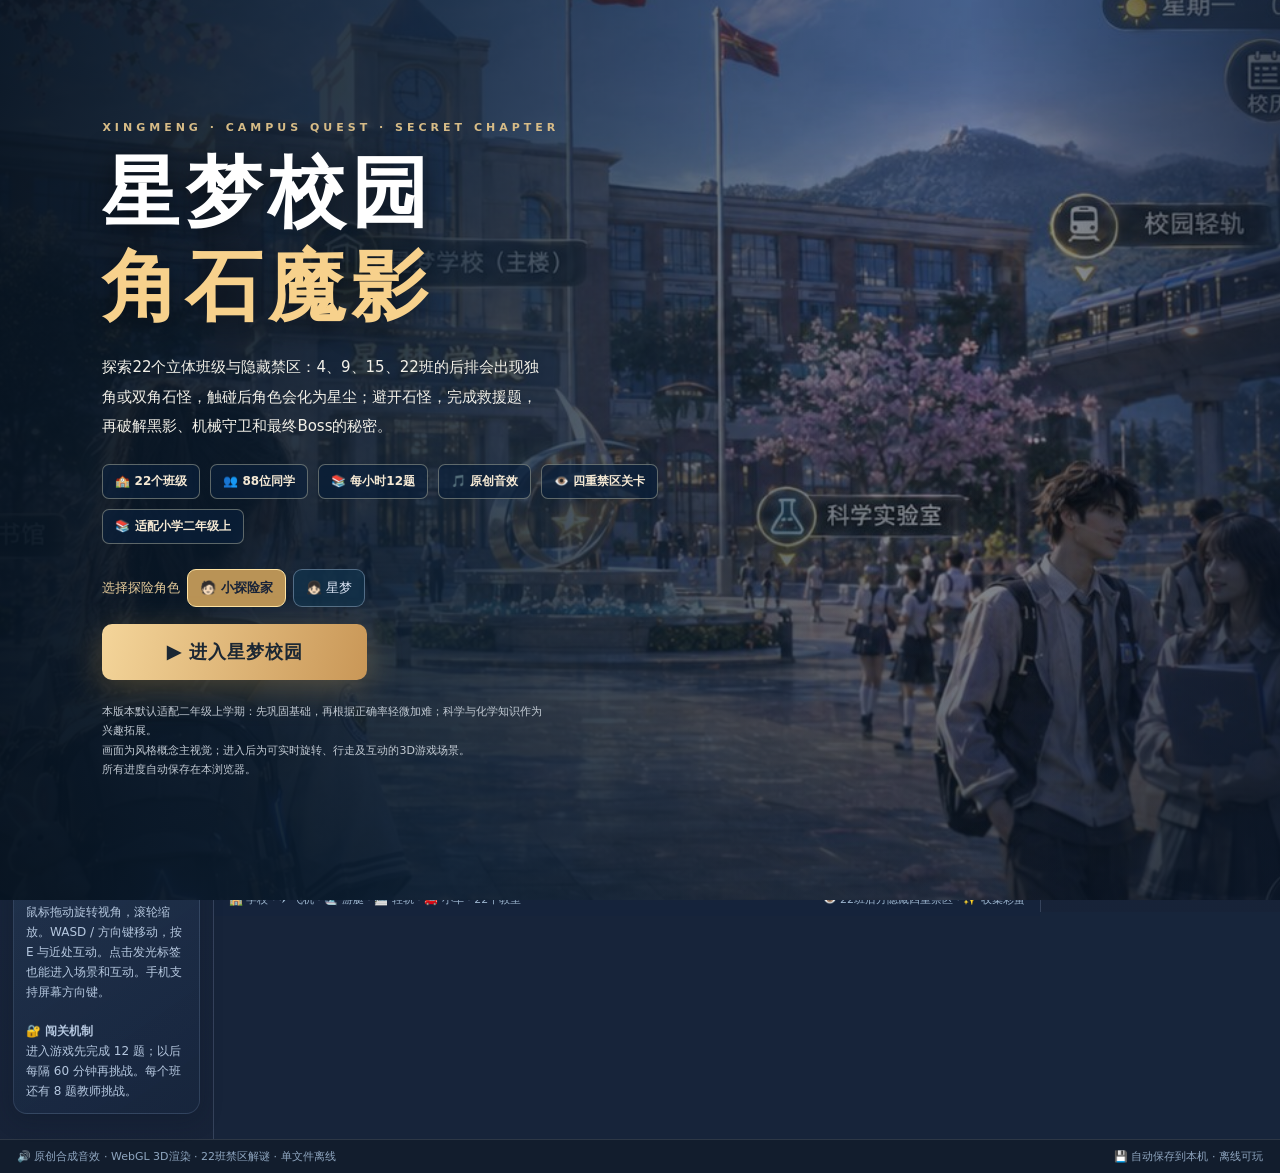
==== xingmeng-campus-adventure/index.html @ 2d248c84 "Publish Xingmeng Campus Adventure v0.6.0 Add the standalone game and source under xingmeng-campus-ad" ====
<!doctype html>
<html lang="zh-CN"><head><meta charset="utf-8"><meta name="viewport" content="width=device-width,initial-scale=1,viewport-fit=cover"><title>星梦校园：成长探险 · 二年级上学期 3D开源版</title>
<style>
:root{font-family:Inter,"Microsoft YaHei","PingFang SC",system-ui,sans-serif;color:#29344c;background:#ecf3ff}*{box-sizing:border-box}body{margin:0;min-height:100vh;background:radial-gradient(at 5% 10%,#cdf2ff 0,transparent 42%),radial-gradient(at 90% 90%,#fce6d7 0,transparent 40%),#eaf0fb;padding:13px}button{font:inherit;cursor:pointer}button:focus-visible{outline:3px solid #ffa947;outline-offset:2px}button:disabled{cursor:not-allowed;opacity:.55}.app{max-width:1620px;margin:auto;background:white;border:3px solid white;border-radius:24px;overflow:hidden;box-shadow:0 22px 65px #20305b31}.top{display:flex;align-items:center;gap:12px;flex-wrap:wrap;padding:13px 17px;background:linear-gradient(120deg,#152e5f,#374c8e 58%,#795c9c);color:white}.brand{display:flex;gap:10px;align-items:center;min-width:260px}.crest{width:52px;height:52px;display:grid;place-items:center;background:linear-gradient(140deg,#fde0a4,#ff995d);box-shadow:inset 0 -5px #d97444;border:2px solid #fff8;border-radius:16px;font-size:28px}.brand strong{font-size:21px;letter-spacing:.5px}.brand small{display:block;color:#cad9ff;font-size:11px;margin-top:3px}.statrow{display:flex;gap:7px;flex:1;flex-wrap:wrap;justify-content:center}.pill{border-radius:11px;background:#0d244878;border:1px solid #e4eeff24;color:white;padding:8px 11px;font-size:12px;font-weight:850;white-space:nowrap}.toolbar{display:flex;gap:7px;flex-wrap:wrap}.tool{border:1px solid #ffffff65;background:#ffffff17;color:white;border-radius:10px;padding:9px 11px;font-weight:850;font-size:12px}.tool:hover{background:#ffffff30}.layout{display:grid;grid-template-columns:225px minmax(0,1fr) 255px;min-height:650px}.sidebar{padding:14px;background:linear-gradient(#f7faff,#fffaf2);border-right:1px solid #dfe7f3}.right{padding:14px;background:#f8faff;border-left:1px solid #dfe7f3;max-height:770px;overflow:auto}.section-title{font-size:14px;font-weight:900;letter-spacing:.2px;margin:8px 0 10px}.panel{background:white;border:1px solid #e3eaf5;border-radius:14px;padding:12px;margin-bottom:12px;box-shadow:0 4px 14px #354e8210}.sm{font-size:12px;color:#667c98;line-height:1.65}.tiny{font-size:11px;color:#8293aa;line-height:1.6}.progress{height:8px;border-radius:10px;background:#e9eefa;overflow:hidden;margin:7px 0}.progress i{display:block;height:100%;background:linear-gradient(90deg,#56c9c3,#6b87e1);width:0}.quest{font-size:12px;line-height:1.6;padding:8px 0;border-bottom:1px dashed #e5ebf6}.quest:last-child{border:0}.btn{border:1px solid #d5dfef;background:white;border-radius:10px;color:#3f5986;padding:10px 12px;font-size:12px;font-weight:850;box-shadow:0 2px 0 #e1e9f6}.btn:hover{background:#edf4ff}.btn.primary{color:#593b19;background:linear-gradient(125deg,#ffe18c,#ffb575);border:1px solid #e8b965}.btn.blue{background:linear-gradient(125deg,#5e8bdd,#826bce);color:white;border:0}.btn.full{display:block;width:100%;margin:7px 0}.scene{min-width:0;display:flex;flex-direction:column;background:#dfebf5}.scenehead{background:white;padding:10px 15px;display:flex;align-items:center;justify-content:space-between;gap:10px;flex-wrap:wrap}.scenehead .bread{font-size:11px;color:#8192a7}.scenehead .heading{font-size:18px;font-weight:900;color:#233f70;margin-top:3px}.badge{border:1px solid #d4e4f5;background:#edf4fd;border-radius:100px;color:#52739d;font-size:11px;padding:6px 9px;font-weight:800}.viewport{height:clamp(435px,46vw,635px);position:relative;overflow:hidden;cursor:grab;background:linear-gradient(#80b8e0 0%,#c3e5f5 55%,#d9edee 100%);touch-action:none}.viewport.drag{cursor:grabbing}.viewport:after{content:"";position:absolute;inset:0;box-shadow:inset 0 0 42px #eff8ff8a;pointer-events:none}.viewport canvas{display:block;width:100%;height:100%}.floatlabel{position:absolute;z-index:4;transform:translate(-50%,-100%);border:1px solid #ffffffc9;background:linear-gradient(#ffffffef,#eff6ffeb);box-shadow:0 6px 15px #2b37614a;padding:5px 9px;border-radius:11px;color:#27456f;font-weight:900;font-size:11px;white-space:nowrap;user-select:none;touch-action:manipulation}.floatlabel:hover{background:#ffe8a4;transform:translate(-50%,-100%) scale(1.05)}.floatlabel .dot{display:inline-block;width:8px;height:8px;margin-right:5px;border-radius:50%;background:#f5ae55;box-shadow:0 0 0 3px #ffdb9c79}.floatlabel.person{background:linear-gradient(#fff8e8,#ffe8ba);color:#65442a}.floatlabel.door{background:#eafdf8;color:#236557}.hint3d{position:absolute;z-index:4;top:12px;left:12px;padding:8px 10px;border-radius:11px;background:#193955b6;color:white;font-size:11px;pointer-events:none}.controls{position:absolute;z-index:5;left:13px;bottom:12px;display:grid;grid-template-columns:repeat(3,35px);grid-template-rows:repeat(2,35px);gap:4px}.controls button{border:1px solid #fff9;background:#122d60af;color:#fff;border-radius:9px;font-weight:900;backdrop-filter:blur(3px)}.controls button:hover{background:#2a66ab}.rightcontrols{position:absolute;right:12px;bottom:12px;display:flex;gap:5px;z-index:5}.rightcontrols button{background:#122d60af;color:white;border:1px solid #fff9;border-radius:9px;padding:9px;min-width:34px}.scenefoot{background:white;border-top:1px solid #e4eaf5;padding:9px 15px;display:flex;gap:8px;align-items:center;justify-content:space-between;flex-wrap:wrap;color:#7890a6;font-size:11px}.scene-actions{display:grid;gap:7px}.action{width:100%;text-align:left;background:#fff;border:1px solid #dfe8f5;padding:9px 10px;border-radius:11px;color:#36527d;font-size:12px;font-weight:850;display:flex;gap:8px;align-items:center}.action:hover{background:#eff5ff;border-color:#aac4e9}.action .ic{font-size:19px}.floorpicker{display:grid;grid-template-columns:1fr 1fr;gap:6px}.classgrid{display:grid;grid-template-columns:repeat(4,1fr);gap:5px;margin-top:10px}.classgrid button{border:1px solid #d6e1f2;background:#f5f8ff;color:#42608a;padding:7px 1px;border-radius:8px;font-size:11px;font-weight:800}.classgrid button.on{background:#e2f8e9;color:#27704e;border-color:#9cd3b1}.classgrid button.active{background:#ffe6b0;border-color:#e9bd6b;color:#8a551d}.dialogshade{position:fixed;inset:0;background:#152345a6;backdrop-filter:blur(5px);z-index:50;display:flex;align-items:center;justify-content:center;padding:14px}.dialog{background:#fffcf5;border:4px solid #fff;border-radius:22px;width:min(640px,100%);max-height:94vh;overflow:auto;color:#253957;box-shadow:0 20px 75px #081b4b85;animation:pop .2s ease}.dialoghead{background:linear-gradient(120deg,#405fa6,#7263b8);color:white;padding:15px 18px;display:flex;justify-content:space-between;align-items:center;gap:15px;font-size:17px;font-weight:900}.dialoghead button{color:white;background:#ffffff25;border:1px solid #ffffff65;border-radius:8px;padding:4px 10px;font-size:16px}.dialogbody{padding:22px;line-height:1.75}.portraitrow{display:flex;align-items:center;gap:20px}.portrait{min-width:100px;width:100px;height:115px;background:#e6dfd8;border-radius:15px;overflow:hidden;border:3px solid #fff;box-shadow:0 4px 15px #3d4a7247}.portrait svg{display:block;width:100%;height:100%}.speechname{font-weight:900;font-size:18px;margin-bottom:5px}.speechtext{font-size:13px;color:#50617a;line-height:1.75}.quizmeta{font-size:12px;color:#6c6b91;background:#eaeaff;padding:5px 11px;border-radius:20px;display:inline-block;font-weight:850}.quiztitle{font-size:18px;font-weight:900;color:#293d60;margin:15px 0;white-space:pre-wrap;line-height:1.55}.choices{display:grid;grid-template-columns:1fr 1fr;gap:9px;margin:15px 0 5px}.choices button{min-height:52px;background:#fff;border:2px solid #dce4f6;border-radius:12px;padding:11px 10px;text-align:left;color:#3d527d;font-size:13px;font-weight:850}.choices button:hover{background:#eaf2ff;border-color:#9db4de}.choices button.correct{border-color:#48ad75;background:#e1f8e9}.choices button.wrong{border-color:#df7777;background:#ffe9e8}.explain{font-size:12px;color:#547051;background:#edfaef;border-radius:9px;padding:10px 12px;margin-top:10px}.warning{font-size:12px;color:#a15c39;background:#fff0e6;border-radius:11px;padding:9px 11px;margin-top:11px}.toast{position:fixed;bottom:25px;left:50%;transform:translateX(-50%);z-index:70;background:#193b6af5;color:white;border:2px solid #ffffff88;border-radius:13px;padding:11px 18px;font-size:12px;font-weight:850;max-width:90vw;box-shadow:0 10px 40px #0b173e5c;text-align:center}.foot{padding:9px 17px;background:#f6f9ff;border-top:1px solid #e5eefa;font-size:11px;color:#8293a7;display:flex;justify-content:space-between;gap:10px;flex-wrap:wrap}.hidden{display:none!important}@keyframes pop{from{opacity:0;transform:scale(.97)}to{opacity:1;transform:scale(1)}}
@media(max-width:1100px){.layout{grid-template-columns:175px minmax(0,1fr) 215px}.sidebar,.right{padding:10px}.brand{min-width:220px}.brand strong{font-size:17px}.viewport{height:500px}.classgrid{grid-template-columns:repeat(4,1fr)}}
@media(max-width:760px){body{padding:3px}.app{border-radius:13px}.top{padding:9px}.brand{min-width:unset}.brand strong{font-size:16px}.crest{width:43px;height:43px;font-size:24px}.statrow{order:3;flex:0 0 100%;justify-content:space-between}.pill{font-size:10px;padding:6px 7px}.toolbar{margin-left:auto}.layout{display:flex;flex-direction:column}.scene{order:1}.right{order:2;max-height:unset}.sidebar{order:3}.right,.sidebar{border:0;border-top:1px solid #dfe7f3}.viewport{height:460px}.scene-actions{display:grid;grid-template-columns:1fr 1fr}.floorpicker{grid-template-columns:1fr 1fr}.classgrid{grid-template-columns:repeat(11,1fr)}.portrait{width:88px;min-width:88px;height:104px}.dialogbody{padding:15px}.choices{grid-template-columns:1fr 1fr}.quiztitle{font-size:16px}.dialoghead{font-size:15px}.floatlabel{font-size:10px;padding:4px 6px}}
@media(max-width:470px){.viewport{height:405px}.classgrid{grid-template-columns:repeat(6,1fr)}.scene-actions{grid-template-columns:1fr 1fr}.floatlabel{font-size:9px;padding:4px}.statrow{gap:3px}.pill{font-size:9px}.portraitrow{gap:12px}.quiztitle{font-size:15px}.controls{left:7px;bottom:7px}}

/* Immersive graphics & dashboard overhaul */
#interactBtn{min-width:73px;background:linear-gradient(110deg,#987143cf,#53442ac7);color:#fff1d6;border-color:#e4c68d}#interactBtn:hover{background:#ad824b}
.graduation{text-align:center;padding:9px}.graduation h1{font-size:24px}.graduation p{color:#54647c;line-height:1.9}
:root{color-scheme:dark;font-family:Inter,'PingFang SC','Microsoft YaHei',system-ui,sans-serif;color:#e7edf7;background:#101d30}
body{padding:0;background:#0d1728}
.app{max-width:none;border-radius:0;border:0;min-height:100vh;background:#17253b;box-shadow:none}
.top{position:relative;z-index:3;background:linear-gradient(106deg,#16233bef,#1f3453f2 55%,#263652ee);padding:11px 20px;border-bottom:1px solid #d3e0f83d;box-shadow:0 4px 20px #07111e4f}
.brand strong{color:#fff6df;letter-spacing:1.1px;font-size:20px;text-shadow:0 1px 8px #121d2c}
.brand small{color:#b9cce0}.crest{background:radial-gradient(circle at 40% 22%,#f8e0a2,#bc8a4d);border:1px solid #fde8a79a;box-shadow:0 0 18px #ffca6634,inset 0 -4px #835831}
.pill{background:#101e32ab;border:1px solid #d8e8ff35;color:#f9f6e9;box-shadow:inset 0 1px #fff2;font-size:12px}
.tool{background:#1f345a91;border:1px solid #d4e4f956;color:#f7e7cf;border-radius:11px;box-shadow:0 3px 10px #05102152}
.layout{grid-template-columns:214px minmax(0,1fr) 240px;min-height:calc(100vh - 100px)}
.sidebar,.right{background:linear-gradient(180deg,#1b2a42f5,#182338f5);color:#dce7f5;border-color:#f8f0df1f;backdrop-filter:blur(16px);padding:13px}
.sidebar{border-right:1px solid #afc3e333}.right{border-left:1px solid #afc3e333;max-height:calc(100vh - 88px)}
.section-title{color:#e4c58a;letter-spacing:.9px;font-size:13px;text-transform:uppercase}
.panel{background:linear-gradient(145deg,#273d5990,#172740a6);border:1px solid #aac6eb27;box-shadow:0 5px 22px #0915224b;color:#e1e9f6}
.sm,.tiny{color:#b5c7df}.quest{border-bottom-color:#647c9c55;color:#dde8f3}.progress{background:#405372}
.btn{background:#233752;border:1px solid #7690b34f;color:#f3f7ff;box-shadow:0 2px 7px #0d1a2a88}.btn:hover{background:#364d6a}
.btn.blue{background:linear-gradient(120deg,#416c99,#655caa)}.btn.primary{background:linear-gradient(120deg,#d9ad65,#f6dc9b);color:#402d1a}
.scene{background:#17243a}
.scenehead,.scenefoot{background:#16243bef;border-color:#e0eaf229;color:#9cb5ce}
.scenehead .heading{color:#f8ebcf;font-weight:850;letter-spacing:.3px}.scenehead .bread{color:#b2c2d5}
.badge{color:#e6ddc4;background:#41506f99;border-color:#c9d3ec60}
.viewport{height:calc(100vh - 180px);min-height:580px;max-height:none;background:linear-gradient(180deg,#547da3 0%,#a1c5d5 38%,#f7dabc 63%,#c5d2bf 85%,#94b8a9 100%)}
.viewport::before{content:'';position:absolute;inset:0;pointer-events:none;z-index:1;background:radial-gradient(ellipse at 72% 8%,#fff1b35a,transparent 28%),linear-gradient(90deg,#14365b23,transparent 40%,#eed9aa0b);mix-blend-mode:screen}
.viewport:after{box-shadow:inset 0 0 65px #07293b65;z-index:2}
.viewport canvas{position:relative;z-index:1}
.floatlabel{z-index:5;background:linear-gradient(#162c42e6,#15243dd9);color:#f6eee0;border:1px solid #f7dbae9c;border-radius:22px;box-shadow:0 8px 30px #0e1b3085,0 0 10px #e2c89322;padding:7px 11px;letter-spacing:.2px}
.floatlabel:hover{background:linear-gradient(#685331,#362b21);color:#fff0c0}
.floatlabel.person{background:linear-gradient(#2d395be0,#22364adf);color:#ffebc4}
.floatlabel.door{background:linear-gradient(#18394acb,#1f4c4dde);color:#d7fced}
.floatlabel .dot{background:#ffd27a;box-shadow:0 0 0 3px #ffdf8755,0 0 12px #ffdb6e}
.hint3d{background:#122c459e;border:1px solid #c6d2df44;color:#e6ecf3;padding:8px 12px}
.controls button,.rightcontrols button{background:#142b46ba;border-color:#ffffff45;box-shadow:0 6px 13px #0e1c3160}
.action{background:linear-gradient(120deg,#233a55,#1b2c47);color:#e1eafa;border-color:#a9c5e331;box-shadow:0 3px 10px #0e192b80;font-size:11px}
.action:hover{background:#354e6d;border-color:#d8b9778c}.classgrid button{background:#253955;color:#dce8f6;border-color:#627a9673}.classgrid button.on{background:#1f644f;color:#d0f8df}.classgrid button.active{background:#a77e49;color:#fff8e2}
.foot{background:#121d2d;color:#8fa6c0;border-color:#e7edef20}
.dialogshade{background:#071421cf;backdrop-filter:blur(9px)}.dialog{background:linear-gradient(135deg,#f8f4ed,#e7ecf4);border:2px solid #fff6e5;color:#293852;box-shadow:0 24px 90px #020c19a8}
.dialoghead{background:linear-gradient(110deg,#1e3c61,#344973);color:#fff1cb;border-bottom:2px solid #d5b979}
.dialogbody .sm{color:#61758b}.dialogbody .progress{background:#dce4ef}
.choices button{background:#f9fcff;color:#304c6e}.explain{background:#e9f8ec;color:#2b6a46}
.portrait{border:3px solid #f3dbaf;border-radius:16px;box-shadow:0 6px 25px #22314a7d;min-width:112px;width:112px;height:132px}
.toast{background:linear-gradient(115deg,#173c54,#2c466c);border-color:#f4dfb8;color:#fff4d6}
.welcome-layer{position:fixed;inset:0;z-index:100;overflow:auto;background:#0b1928;color:#fff;display:grid;place-items:center}
.welcome-art{position:absolute;inset:0;background:url([data-uri]) center center/cover no-repeat;filter:brightness(.78) saturate(1.04);transform:scale(1.03)}
.welcome-shade{position:absolute;inset:0;background:linear-gradient(90deg,#061321f0 0%,#0d2034cb 34%,#0d1b2b36 76%,#0a1628aa 100%),linear-gradient(0deg,#0715259c,transparent 50%)}
.welcome-content{position:relative;width:min(570px,90vw);justify-self:start;margin-left:min(8vw,120px);padding:50px 0;z-index:2}
.welcome-content .overline{color:#d7bc87;letter-spacing:4px;font-size:11px;font-weight:900;margin-bottom:12px}
.welcome-content h1{font-size:clamp(48px,6vw,90px);font-weight:1000;letter-spacing:6px;line-height:1.22;margin:0 0 20px;text-shadow:0 6px 30px #0009}
.welcome-content h1 em{font-style:normal;color:#f7d18c}
.welcome-content p{font-size:15px;line-height:1.95;max-width:440px;color:#f2f0e8}
.welcome-facts{display:flex;flex-wrap:wrap;gap:10px;margin:23px 0}
.welcome-facts span{padding:8px 12px;border:1px solid #e4dfc061;background:#0b203ab5;border-radius:7px;color:#f5e9d4;font-size:12px;font-weight:850}
.choose-character{display:flex;align-items:center;gap:7px;flex-wrap:wrap;margin:25px 0 17px;color:#e5cb9a;font-size:13px}
.char-pick{background:#12334dbf;border:1px solid #90a9c384;color:#dce5f5;padding:9px 12px;border-radius:9px}
.char-pick.selected{background:#b99356;color:#182338;border-color:#ffe3a2;font-weight:900}
.enter-game{background:linear-gradient(105deg,#f4d59a,#c99757);border:0;color:#1b2733;font-size:18px;font-weight:1000;padding:16px 35px;border-radius:10px;letter-spacing:1px;box-shadow:0 9px 35px #d5a45155;min-width:265px}
.enter-game:hover{filter:brightness(1.1)}.welcome-note{color:#c1c9d2;font-size:11px;line-height:1.75;max-width:450px;margin-top:22px}
@media(max-width:1100px){.layout{grid-template-columns:175px minmax(0,1fr) 200px}.sidebar,.right{padding:10px}}
@media(max-width:760px){.layout{display:flex;flex-direction:column}.scene{order:1}.right{order:2;max-height:none}.sidebar{order:3}.viewport{height:58vh;min-height:390px}.welcome-content{margin:0 auto;justify-self:center;padding:35px 0}.welcome-shade{background:linear-gradient(90deg,#071829dc,#0a2035aa),linear-gradient(0deg,#07152598,transparent)}.welcome-content h1{font-size:48px}.sidebar,.right{background:#192942}}

/* 小学生易读：增加文字与页面对比度 */
.quiztitle{font-size:20px;line-height:1.7}
.choices button{font-size:15px;min-height:56px}
body.stone-danger .scenehead .heading{color:#203d69!important}
body.stone-danger .scenehead .bread{color:#536f92!important}
@media(prefers-reduced-motion:reduce){*{animation-duration:.01ms!important;transition-duration:.01ms!important}}
</style>
<style id="secret-extension-styles">
body.shadow-zone .viewport{background:radial-gradient(circle at 52% 30%,#344b67 0%,#0c172c 65%,#090d18 100%);box-shadow:inset 0 0 60px #0b0d19, 0 12px 38px #070c2088}
body.shadow-zone .scenehead .heading{color:var(--text,#e2e8f0)}
body.shadow-zone .scenefoot{background:linear-gradient(90deg,#101827,#29324a);color:#d0daf0;border-radius:0 0 14px 14px}
body.shadow-zone .floatlabel{box-shadow:0 0 0 1px #d3a8ff7d,0 5px 30px #6b46ff44;animation:secretPulse 2.1s ease-in-out infinite alternate}
@keyframes secretPulse{from{filter:brightness(.85)}to{filter:brightness(1.28)}}
.secret-progress{display:flex;justify-content:space-between;gap:4px;margin:12px 0 15px}.secret-progress span{flex:1;text-align:center;padding:8px 2px;border:1px solid #d5c5e0;border-radius:9px;background:#f5f0fb;color:#59516e;font-size:11px;font-weight:800}.secret-progress .done{background:#e1f5e8;color:#1e704e;border-color:#8acbad}.secret-progress .current{background:#e8e1fa;color:#603f9e;border-color:#a08ada}
.secret-frame{border:1px solid #d5c9e6;background:linear-gradient(135deg,#f7f4ff,#eef5ff);border-radius:13px;padding:13px;margin:12px 0;color:#39435b}
.secret-btn-row{display:grid;grid-template-columns:repeat(auto-fit,minmax(110px,1fr));gap:8px;margin:12px 0}.secret-btn-row button{border:1px solid #b8a6dc;border-radius:11px;background:linear-gradient(145deg,#ffffff,#f3ecff);padding:13px 8px;color:#403a6a;font-weight:850;font-size:14px;cursor:pointer}.secret-btn-row button:hover{background:#e0d6ff}.secret-btn-row button:disabled{opacity:.55;cursor:default}
.secret-status{font-size:12px;line-height:1.7;color:#5d6276;padding:8px 0}.secret-keypad{display:grid;grid-template-columns:repeat(3,1fr);gap:8px;max-width:260px;margin:12px auto}.secret-keypad button{border:1px solid #b5bfdd;background:#eef1fc;border-radius:10px;padding:12px;color:#34415e;font-weight:900;font-size:18px;cursor:pointer}.secret-display{text-align:center;font-family:monospace;letter-spacing:12px;font-size:28px;background:#202b47;color:#a7f7e8;border-radius:10px;padding:11px;margin:10px auto;max-width:270px}
.secret-pulsebar{height:14px;background:#d8dcec;border-radius:12px;overflow:hidden;margin:12px 0}.secret-pulsebar>i{display:block;height:100%;background:linear-gradient(90deg,#7473d9,#50bdcb,#e8d56c);transition:width .3s}
.secret-boss-portrait{text-align:center;font-size:48px;filter:drop-shadow(0 4px 15px #6d70d5)}
</style>
<style id="hornstone-styles">
body.stone-danger .viewport{box-shadow:inset 0 0 65px #802d4790;border:2px solid #9c7180}
body.stone-danger .scenehead{background:linear-gradient(100deg,#f9f0ef,#e4e5f4)}
.stone-meter{position:absolute;right:12px;top:52px;z-index:8;background:#132138db;border:1px solid #ca8f9d;color:#fff1f0;border-radius:12px;padding:10px 13px;min-width:172px;max-width:240px;font-size:12px;line-height:1.6;pointer-events:none}
.stone-meter strong{color:#f4baad;font-size:13px}.stone-meter i{display:block;background:#ca6683;border-radius:20px;height:5px;margin-top:5px;transition:width .25s}
.stone-particles{pointer-events:none;position:absolute;z-index:8;width:110px;height:120px;transform:translate(-50%,-50%);display:none}
.stone-particles span{--a:0deg;position:absolute;left:48%;bottom:25%;border-radius:50%;width:7px;height:7px;background:radial-gradient(circle,#fff,#8adaed 60%,#727fdf);box-shadow:0 0 12px #bcf6ff;animation:stoneDissolve 1.8s ease-out forwards}
@keyframes stoneDissolve{from{transform:rotate(var(--a)) translateX(0) scale(1);opacity:1}to{transform:rotate(var(--a)) translateX(66px) scale(.15);opacity:0}}
.stone-quiz-bar{display:flex;justify-content:space-between;background:#f3eaf9;border-radius:8px;padding:8px 11px;margin:10px 0;color:#524477;font-size:12px;font-weight:800}
.stone-card{background:linear-gradient(145deg,#20283a,#414052);color:#f7eff8;padding:15px;border-radius:13px;line-height:1.85;margin:12px 0;border:1px solid #85798f}
.stone-card strong{color:#ffc7b4}.stone-card p{margin:6px 0}
</style>
</head><body>
<div class="app"><div id="welcome" class="welcome-layer" role="dialog" aria-label="星梦校园游戏入口">
<div class="welcome-art"></div><div class="welcome-shade"></div>
<div class="welcome-content"><div class="overline">XINGMENG · CAMPUS QUEST · SECRET CHAPTER</div><h1>星梦校园<br><em>角石魔影</em></h1><p>探索22个立体班级与隐藏禁区：4、9、15、22班的后排会出现独角或双角石怪，触碰后角色会化为星尘；避开石怪，完成救援题，再破解黑影、机械守卫和最终Boss的秘密。</p><div class="welcome-facts"><span>🏫 22个班级</span><span>👥 88位同学</span><span>📚 每小时12题</span><span>🎵 原创音效</span><span>👁️ 四重禁区关卡</span><span>📚 适配小学二年级上</span></div><div class="choose-character"><span>选择探险角色</span><button class="char-pick selected" data-avatar="0">🧑🏻 小探险家</button><button class="char-pick" data-avatar="1">👧🏻 星梦</button></div><button id="enterGame" class="enter-game">▶ 进入星梦校园</button><div class="welcome-note">本版本默认适配二年级上学期：先巩固基础，再根据正确率轻微加难；科学与化学知识作为兴趣拓展。<br>画面为风格概念主视觉；进入后为可实时旋转、行走及互动的3D游戏场景。<br>所有进度自动保存在本浏览器。</div></div></div><header class="top"><div class="brand"><div class="crest">🏛️</div><div><strong>星梦校园 · 成长探险</strong><small>立体校园 · 22班学院 · 角石魔影 · 四重秘密挑战</small></div></div><div class="statrow"><span class="pill" id="hStar">⭐ 0</span><span class="pill" id="hCoin">🪙 0</span><span class="pill" id="hStamp">🏅 0/22</span><span class="pill" id="hLevel">📚 二上 · 基础</span><span class="pill" id="hTimer">🔒 学习中</span></div><div class="toolbar"><button class="tool" id="soundBtn">🔇 开启音效</button><button class="tool" id="bagBtn">🎒 收藏</button><button class="tool" id="elementBtn">🧪 元素图鉴</button><button class="tool" id="learningBtn">📊 成长档案</button><button class="tool" id="parentBtn">⚙️ 学习设置</button><button class="tool" id="helpBtn">❓ 帮助</button></div></header>
<div class="layout"><aside class="sidebar"><div class="section-title">📋 我的冒险任务</div><div class="panel sm"><b>🧒 当前学段：二年级上学期</b><br>语文、数学分开记录掌握情况。高正确率才会轻微提升难度，不自动跳到高年级。</div><div class="panel"><div id="taskList"></div><div class="progress"><i id="taskProg"></i></div><div class="tiny">完成主线、探索场景、结识88位同学，集齐22枚印章解锁毕业典礼，再解开22班后方的禁区传说。</div></div><div class="panel"><div class="section-title">🧭 快捷导航</div><button class="btn full" id="goMap">🌳 校园主地图</button><button class="btn full" id="goHall">🏛️ 进入教学楼</button><button class="btn full" id="go22">🧪 进入二年级22班</button><button class="btn full hidden" id="goSecret">👁️ 继续22班禁区冒险</button><button class="btn full" id="goFloor">🚪 22个班级目录</button></div><div class="panel sm"><b>🎮 操作</b><br>鼠标拖动旋转视角，滚轮缩放。WASD / 方向键移动，按 E 与近处互动。点击发光标签也能进入场景和互动。手机支持屏幕方向键。<br><br><b>🔐 闯关机制</b><br>进入游戏先完成 12 题；以后每隔 60 分钟再挑战。每个班还有 8 题教师挑战。</div></aside>
<main class="scene"><div class="scenehead"><div><div class="bread" id="bread">星梦世界 / 校园广场</div><div class="heading" id="sceneTitle">🌳 星梦校园 · 3D 探险广场</div></div><span class="badge" id="sceneTag">拖动鼠标可旋转 3D 视角</span></div><div class="viewport" id="view"><div class="stone-meter hidden" id="stoneMeter"><strong id="stoneMeterTitle">🪨 教室后方出现异动</strong><div id="stoneMeterText">石怪即将苏醒</div><div style="height:5px;background:#ffffff26;border-radius:15px"><i id="stoneMeterBar" style="width:1%"></i></div></div><div class="stone-particles" id="stoneParticles"></div><canvas id="glCanvas" aria-label="可旋转三维校园场景"></canvas><div id="markers"></div><div class="hint3d" id="viewHint">🖱️ 旋转视角 · 点击场景标签探索</div><div class="controls"><button style="grid-column:2;grid-row:1" data-move="up">▲</button><button style="grid-column:1;grid-row:2" data-move="left">◀</button><button style="grid-column:2;grid-row:2" data-move="down">▼</button><button style="grid-column:3;grid-row:2" data-move="right">▶</button></div><div class="rightcontrols"><button id="interactBtn" title="和附近的人物或道具互动 (E)">✋ 互动</button><button id="resetCamera" title="恢复视角">⟳</button><button id="camLeft" title="向左旋转">↶</button><button id="camRight" title="向右旋转">↷</button></div></div><div class="scenefoot"><span>🏫 学校 · ✈️ 飞机 · 🛥️ 游艇 · 🚈 轻轨 · 🚗 小车 · 22个教室</span><span>👁️ 22班后方隐藏四重禁区 · ✨ 收集彩蛋</span></div></main>
<aside class="right"><div class="section-title" id="sceneSubTitle">🧭 当前可探索</div><div class="panel"><div class="sm" id="sceneDesc">校园里有许多可以深入探索的场景。</div></div><div class="scene-actions" id="actions"></div><div class="panel" id="classPanel"><div class="section-title">🏫 班级导航</div><div class="floorpicker"><button class="btn" id="floor1">1楼 · 1—11班</button><button class="btn" id="floor2">2楼 · 12—22班</button></div><div class="classgrid" id="classGrid"></div></div><button class="btn full" id="backBtn">↩ 返回上一场景</button></aside></div><footer class="foot"><span>🔊 原创合成音效 · WebGL 3D渲染 · 22班禁区解谜 · 单文件离线</span><span>💾 自动保存到本机 · 离线可玩</span></footer></div>
<div class="dialogshade hidden" id="shade"><div class="dialog"><div class="dialoghead"><span id="dTitle">魔法教室</span><button id="dClose" aria-label="关闭">✕</button></div><div class="dialogbody" id="dBody"></div></div></div><div class="toast hidden" id="toast" role="status"></div>
<script>
/* 星梦校园学习引擎 v0.6 | MIT | 目前正式支持：小学二年级上学期 */
(function(root){'use strict';
const VERSION='0.6.0';
const LIMIT=180;
const SUBJECTS={cn:'语文',ma:'数学',sci:'科学兴趣'};
const LEVEL_TEXT=['','巩固基础','标准练习','轻度拓展'];
const clamp=(v,a,b)=>Math.max(a,Math.min(b,v));
const hash=(v)=>{let h=2166136261;for(let c of String(v)){h^=c.charCodeAt(0);h=Math.imul(h,16777619)}return h>>>0};
const rng=(seed)=>{let t=seed>>>0;return ()=>{t+=0x6D2B79F5;let x=t;x=Math.imul(x^(x>>>15),x|1);x^=x+Math.imul(x^(x>>>7),x|61);return ((x^(x>>>14))>>>0)/4294967296}};
const choose=(arr,r)=>arr[Math.floor(r()*arr.length)];
const bank=[];
function add(id,type,diff,topic,prompt,choices,answer,explain){if(new Set(choices.map(String)).size!==4||answer<0||answer>3||typeof explain!=='string')throw Error('Invalid question '+id);bank.push({id,type,diff,topic,q:[prompt,choices,answer,explain]})}
// 「二上」核心内容：识字写词、简单句子、阅读理解、100以内加减、表内乘法、角与长度、观察习惯。
const C=[
['一（　）小船应该填什么量词？',['张','条','头','台'],1,'船通常用“条”来计数。','量词',1],
['“高兴”的近义词是？',['伤心','快乐','安静','害怕'],1,'高兴和快乐意思相近。','词语',1],
['“整齐”的反义词是？',['干净','美丽','凌乱','认真'],2,'凌乱就是不整齐。','词语',1],
['下列哪一个字有“三点水”？',['河','和','禾','何'],0,'“河”的左边是三点水。','识字',1],
['“树叶像一只只小船。”把树叶比作什么？',['书本','小船','星星','雨滴'],1,'“像”前面是树叶，后面是小船。','阅读',1],
['“春天来了，桃花开了。”这句话主要写什么季节？',['春季','夏季','秋季','冬季'],0,'桃花开放常让人想到春天。','阅读',1],
['下面哪个词语能形容秋天？',['冰天雪地','秋高气爽','骄阳似火','春暖花开'],1,'秋高气爽常用来描述秋天天气。','词语',1],
['“好（　）！”填哪个标点？',['？','。','！','，'],2,'感叹时常用感叹号。','标点',1],
['“太阳从东方升起。”这句话说的是？',['谁在唱歌','太阳升起的方向','什么时候睡觉','学校有几班'],1,'句中说明太阳从东方升起。','阅读',1],
['“一（　）汽车”应该填什么？',['只','片','辆','支'],2,'汽车常用量词“辆”。','量词',1],
['下面哪个词最适合填“（　）的天空”？',['湛蓝','奔跑','计算','阅读'],0,'天空可以用“湛蓝”形容。','搭配',1],
['“认真”的反义词是？',['专心','仔细','马虎','勤奋'],2,'马虎指不够认真、粗心。','词语',1],
['下面哪一句是完整的句子？',['在教室里面','许多彩色的','小鸟在树上唱歌。','又高又大'],2,'完整句子通常能表达清楚的意思。','句子',1],
['“日”和“月”组成什么字？',['明','朋','早','晚'],0,'“日”加“月”组成“明”。','识字',1],
['“小猫轻轻地走过来。”哪个词写出了走路的样子？',['小猫','轻轻地','走','过来'],1,'“轻轻地”写出动作很轻。','阅读',1],
['要让句子更通顺：“我（　）书包走进教室。”',['背着','长着','唱着','飞着'],0,'“背着书包”是恰当的搭配。','搭配',1],
['“植物需要阳光和水。”这句话里提到了几种需要的东西？',['1种','2种','3种','4种'],1,'阳光和水是两种。','阅读',1],
['下列哪个字可以和“海”组成常见词语？',['洋','拖','跌','狠'],0,'“海洋”是常见词语。','识字',1],
['“白白的云朵”中哪个词表示颜色？',['云朵','白白的','的','朵'],1,'白白的描述云朵颜色。','词语',1],
['问别人“你叫什么名字（　）”应填？',['。','，','！','？'],3,'问问题句尾用问号。','标点',1],
['给“因为下雨，所以我们带伞”选择正确理解。',['带伞让天开始下雨','下雨是带伞的原因','没有下雨','伞不怕雨'],1,'因为下雨才要带伞，前面讲原因。','阅读',2],
['“慢慢地”和哪个词表达的意思接近？',['急急忙忙','飞快地','缓缓地','突然地'],2,'慢慢地和缓缓地意思相近。','词语',2],
['“黄鹂在枝头唱歌。”这里把黄鹂写得像什么？',['机器人','人','石头','小河'],1,'“唱歌”让小鸟显得很有趣，是拟人的表达。','表达',2],
['按事情先后顺序排列：①洗手 ②吃饭 ③坐到餐桌旁，合理的是？',['②①③','③②①','①③②','①②③'],2,'先洗手，再坐到桌旁，最后吃饭。','顺序',2],
['“星星一闪一闪的，像调皮的眼睛。”这是在写？',['星星的样子','星星的重量','星星的年龄','星星的温度'],0,'句子用眼睛来形容闪烁的星星。','阅读',2],
['给句子补充合适的词：“我（　）观察蚂蚁搬家。”',['认真地','沉重的','绿色的','圆圆的'],0,'“认真地”修饰动作“观察”。','搭配',2],
['“一边……一边……”最适合补充哪句？',['我一边唱歌，一边拍手。','我一边昨天，一边明天。','我一边红色，一边蓝色。','我一边大树，一边操场。'],0,'“一边……一边……”可表示同时做的动作。','句子',2],
['小朋友问：“雨后为什么会有彩虹？”这句话体现了什么？',['认真提问','随便猜测','不愿思考','逃避观察'],0,'发现问题并提问是探索的第一步。','阅读',2],
['“科学小队先观察，再记录，最后讨论。”第二步是？',['观察','记录','讨论','回家'],1,'先观察、再记录、最后讨论。','顺序',2],
['在“我把书放进书包。”中，被放进书包的是什么？',['我','书','书包','老师'],1,'句子说把“书”放进书包。','阅读',2],
['“花儿向太阳微笑。”这样写有什么特点？',['把花当成人来描写','说花有真正的嘴巴','写温度','写数学式子'],0,'把花写得像人会微笑，是有趣的写法。','表达',3],
['“如果下雨，我们就去图书馆。”合理的理解是？',['不管天气都去操场','下雨时改去图书馆','图书馆一定下雨','没说去哪'],1,'“如果……就……”说的是一种条件安排。','阅读',3],
['读短文：“小熊忘了带伞，小兔把自己的伞借给它。”谁帮助了小熊？',['小鸟','小兔','小鱼','小鹿'],1,'文中说小兔把伞借给小熊。','阅读',3],
['“我先读题目，圈出数字，再列算式。”最重要的学习方法是？',['跳过题目','按步骤思考','随便猜答案','只看最后一句'],1,'按步骤审题，能减少粗心。','学习习惯',3],
['“耐心”的意思最接近？',['愿意慢慢做完','马上放弃','随便乱做','只会跑步'],0,'耐心就是能沉住气完成事情。','词语',3]
];
C.forEach((r,i)=>add('cn-'+(i+1),'cn',r[5],r[4],r[0],r[1],r[2],r[3]));
const M=[
['36 + 20 = ?',['46','56','66','58'],1,'先算十位：30+20=50，再加6得56。','加减',1],
['78 − 30 = ?',['38','48','58','68'],1,'7个十减3个十，还剩48。','加减',1],
['45 + 12 = ?',['57','67','47','58'],0,'45+10=55，再加2是57。','加减',1],
['67 − 25 = ?',['32','42','52','43'],1,'67−20=47，再减5得42。','加减',1],
['有24枚贴纸，又得到13枚，一共多少枚？',['31','35','37','39'],2,'24+13=37枚。','应用',1],
['一本书有50页，已经看了20页，还剩多少页？',['20','25','30','70'],2,'50−20=30页。','应用',1],
['图书馆有4排书，每排3本，共有多少本？',['7','9','12','16'],2,'4个3相加：3+3+3+3=12。','乘法',1],
['5 + 5 + 5 = ?',['10','15','20','25'],1,'三个5相加等于15。','乘法',1],
['一米等于多少厘米？',['10','20','100','1000'],2,'1米=100厘米。','长度',1],
['教室里有3个直角，图形中直角有几个？',['1','2','3','4'],2,'题目已说有3个直角，直接数是3。','几何',1],
['小车有4个轮子，两辆小车一共有几个轮子？',['6','8','10','12'],1,'4+4=8，也可以写成2×4=8。','应用',1],
['一盒彩笔6支，两盒有多少支？',['8','10','12','14'],2,'6+6=12支。','乘法',1],
['28 + 17 = ?',['35','44','45','46'],2,'28+10=38，再加7=45。','加减',2],
['63 − 29 = ?',['44','34','32','36'],1,'63−30+1=34。','加减',2],
['35 + 26 = ?',['51','61','62','71'],1,'35+20=55，再加6=61。','加减',2],
['72 − 38 = ?',['44','34','36','24'],1,'72−40+2=34。','加减',2],
['8 × 3 = ?',['11','21','24','32'],2,'3个8相加得到24。','乘法',2],
['6 × 4 = ?',['20','24','26','30'],1,'6乘4等于24。','乘法',2],
['有39个苹果，送出18个，又买来15个，现在有几个？',['34','36','38','56'],1,'39−18+15=36。','应用',2],
['校园轻轨每节车厢有6个玩具座位，3节共几个？',['9','12','18','24'],2,'6×3=18。','乘法',2],
['正方形有几个直角？',['2','3','4','5'],2,'正方形四个角都是直角。','几何',2],
['一根彩带长80厘米，剪去25厘米，还剩多少？',['45','55','65','75'],1,'80−25=55厘米。','长度',2],
['小明有100元，买了45元的科学书，还剩多少元？',['45','50','55','65'],2,'100−45=55元。','应用',2],
['小火车每排4人，坐5排，一共几人？',['9','16','20','25'],2,'4×5=20人。','乘法',2],
['56 + 18 − 24 = ?',['40','50','60','70'],1,'56+18=74，74−24=50。','应用',3],
['92 − 27 + 13 = ?',['68','78','88','98'],1,'92−27=65，再加13得78。','应用',3],
['9 × 7 = ?',['56','63','72','81'],1,'7个9相加是63。','乘法',3],
['6 × 8 = ?',['42','46','48','54'],2,'6乘8等于48。','乘法',3],
['小明用了38厘米线做小船，做飞机又用了27厘米，共用多少？',['55','65','75','85'],1,'38+27=65厘米。','长度',3],
['蜗牛第一天爬18厘米，第二天爬27厘米，第三天爬25厘米，共爬多少？',['60','65','70','75'],2,'18+27=45，45+25=70厘米。','应用',3]
];
M.forEach((r,i)=>add('ma-'+(i+1),'ma',r[5],r[4],r[0],r[1],r[2],r[3]));
const S=[
['想知道石头会不会被磁铁吸住，最好怎么做？',['先猜测并观察','把磁铁吃掉','随便编结果','扔掉石头'],0,'安全地做观察并如实记录。','观察',1],
['科学实验中看见不认识的液体，应该？',['直接喝','不碰，先请老师确认','用手蘸尝','倒进饮料'],1,'未知液体不能品尝或随便接触。','安全',1],
['水在冰箱里变成冰，这种变化叫？',['融化','结冰','燃烧','蒸发'],1,'液态水变固态冰叫结冰。','物质',1],
['飞机的机翼是用来帮助飞机？',['飞起来','变成船','钻进地里','变成火车'],0,'机翼能产生使飞机升空的作用力。','航空',1],
['小船能够浮在水上，与什么有关？',['浮力','音乐','颜色','声音'],0,'水会对船产生向上的浮力。','航海',1],
['观察植物生长，可以记录什么？',['叶片数量','自己想象的结果','同学的名字就够了','随便编日期'],0,'叶片数量、长度和日期都是有用的真实观察记录。','观察',1],
['夜空里发光发热的太阳是？',['一颗恒星','一艘飞船','一块塑料','一辆车'],0,'太阳是一颗恒星。','天文',1],
['地球上我们每天看见的昼夜交替主要和什么有关？',['地球自转','树叶颜色','火车速度','海水味道'],0,'地球自转造成我们看到昼夜变化。','天文',2],
['元素符号 H 表示什么元素？',['氢','氧','氮','铁'],0,'H是氢元素的符号，属于科学兴趣拓展。','元素',2],
['元素符号 O 表示什么元素？',['金','氧','碳','铜'],1,'O表示氧元素。','元素',2],
['水的化学式是？',['CO₂','H₂O','O₂','NaCl'],1,'水的化学式是H₂O，可以先记住并观察生活中的水。','元素',2],
['观察冰块融化属于什么？',['水变成液体','石头变金子','氧气变铁','树长高'],0,'冰吸热融化成液态水。','物质',2],
['夜晚看见的月亮本身会像太阳一样发光吗？',['会','不会，主要反射太阳光','是电灯','不可能看见'],1,'月亮的亮光主要来自反射的太阳光。','天文',2],
['轻轨紧急刹车时，站立的乘客应该？',['抓稳扶手','向前冲','闭眼奔跑','站上椅子'],0,'安全乘车应抓稳扶手。','交通',2],
['元素周期表可以帮助科学家？',['按规律认识元素','改变天气','预测彩票','让物体消失'],0,'周期表把元素按一定规律排列。','元素',3],
['一个小实验重复三次，结果有差异，最好？',['如实记录并寻找原因','只写最好看的一次','丢掉记录','随便改数'],0,'记录真实结果是科学的基本习惯。','观察',3],
['为什么做化学实验要戴护目镜？',['保护眼睛','让颜色变亮','提高速度','装饰'],0,'护目镜能在实验中保护眼睛。','安全',3],
['星星的颜色可能不同，是因为它们的什么不同？',['表面温度等','都有相同颜色','距离只能为零','全部是灯泡'],0,'不同恒星的温度等性质不同，颜色也可能不同。','天文',3],
['铁钉和木块相比，哪一个通常更容易被磁铁吸住？',['木块','铁钉','都一样','纸巾'],1,'铁是常见的可被磁铁吸引的材料。','物质',3]
];
S.forEach((r,i)=>add('sci-'+(i+1),'sci',r[5],r[4],r[0],r[1],r[2],r[3]));
// 题库可持续追加，数学习题每轮还有程序化随机变式，确保长期玩时尽量减少重复。
function numericOptions(value, seed){const random=rng(seed);let nums=new Set([value]);for(let k=0;k<100&&nums.size<4;k++){let off=choose([-20,-10,-9,-5,-3,-2,-1,1,2,3,5,9,10,20],random);let n=value+off;if(n>=0&&n<=120)nums.add(n)}const array=[...nums].slice(0,4);while(array.length<4)array.push(value+array.length*2+1);for(let i=array.length-1;i>0;i--){let j=Math.floor(random()*(i+1));[array[i],array[j]]=[array[j],array[i]]}return {choices:array.map(String),answer:array.indexOf(value)}}
function generatedMath(seed,level){let r=rng(seed),a,b,answer,text,explain,topic='加减';const mode=Math.floor(r()* (level>=3?5:level>=2?4:3));
if(mode===0){a=10+Math.floor(r()*45);b=10+Math.floor(r()* (Math.min(100-a-10,39)+1));answer=a+b;text=`${a} + ${b} = ?`;explain=`${a}+${b}=${answer}，可先加整十，再加个位。`}
else if(mode===1){a=45+Math.floor(r()*54);b=10+Math.floor(r()*(a-10));answer=a-b;text=`${a} − ${b} = ?`;explain=`${a}−${b}=${answer}，可以分步计算。`}
else if(mode===2){a=2+Math.floor(r()*(level===1?4:level===2?6:8));b=2+Math.floor(r()*(level===1?3:level===2?5:8));answer=a*b;text=`航天小队有 ${a} 个盒子，每盒 ${b} 枚星星，一共多少枚？`;explain=`${a}个${b}相加，${a}×${b}=${answer}。`;topic='乘法'}
else if(mode===3){a=20+Math.floor(r()*40);b=5+Math.floor(r()*20);let c=1+Math.floor(r()*12);answer=a+b-c;text=`收集了 ${a} 个零件，又找到 ${b} 个，修理时用了 ${c} 个，还剩多少？`;explain=`${a}+${b}−${c}=${answer}。`;topic='应用'}
else{a=2+Math.floor(r()*7);b=3+Math.floor(r()*7);answer=a*b;text=`轻轨有 ${a} 节小车厢，每节有 ${b} 个座位，一共有多少个？`;explain=`${a}×${b}=${answer}。`;topic='乘法'}
const opts=numericOptions(answer,seed^0xabc);return {id:'ma-gen-'+seed,type:'ma',diff:level,topic,q:[text,opts.choices,opts.answer,explain]}}
function emptyProfile(){return {grade:'g2a',mode:'standard',calm:true,subjects:{cn:{level:1,solved:0,firstTry:0,last:[]},ma:{level:1,solved:0,firstTry:0,last:[]},sci:{level:1,solved:0,firstTry:0,last:[]}},records:[],mistakes:[],total:0,minutes:0,created:Date.now(),historyVersion:1}}
function ensureProfile(p){if(!p||typeof p!=='object')p=emptyProfile();if(p.grade!=='g2a')p.grade='g2a';if(!['relaxed','standard','challenge'].includes(p.mode))p.mode='standard';if(typeof p.calm!=='boolean')p.calm=true;if(!p.subjects||typeof p.subjects!=='object')p.subjects={};for(const t of Object.keys(SUBJECTS)){let v=p.subjects[t];if(!v||typeof v!=='object')v={};v.level=clamp(Number(v.level)||1,1,3);v.solved=Number(v.solved)||0;v.firstTry=Number(v.firstTry)||0;v.last=Array.isArray(v.last)?v.last.filter(x=>x===0||x===1).slice(-20):[];p.subjects[t]=v}p.records=Array.isArray(p.records)?p.records.slice(-LIMIT):[];p.mistakes=Array.isArray(p.mistakes)?p.mistakes.slice(-100):[];p.total=Number(p.total)||0;return p}
function difficulty(p,type){p=ensureProfile(p);let n=p.subjects[type].level;return p.mode==='relaxed'?Math.min(n,2):n}
function recentIds(p){return new Set(p.records.slice(-55).map(x=>x.id))}
function makeQuiz(kind,idx,profile,nonce=0){let p=ensureProfile(profile);let pattern=kind==='hourly'?['cn','ma','cn','ma','cn','ma','cn','ma','cn','ma','cn','ma']:['cn','ma','sci','cn','ma','sci','cn','ma'];let picked=new Set(),avoid=recentIds(p);return pattern.map((type,i)=>{let level=difficulty(p,type),seed=hash(kind+'|'+idx+'|'+nonce+'|'+i+'|'+p.total+'|'+level),r=rng(seed);let candidates=bank.filter(x=>x.type===type&&x.diff<=level&&!picked.has(x.id));let newOnes=candidates.filter(x=>!avoid.has(x.id));if(newOnes.length)candidates=newOnes;let q;
// 循环进行计算题变式；不突然插入高年级内容
if(type==='ma'&&(i%3===1||candidates.length===0))q=generatedMath(seed,level);
else q=candidates.length?choose(candidates,r):generatedMath(seed,level);
picked.add(q.id);return {type,q:q.q,id:q.id,topic:q.topic,diff:q.diff};})}
function singleQuestion(type,seed,profile){let p=ensureProfile(profile),level=difficulty(p,type),r=rng(hash(type+'|single|'+seed+'|'+p.total));let options=bank.filter(x=>x.type===type&&x.diff<=level);let notRecent=options.filter(x=>!recentIds(p).has(x.id));let q=choose(notRecent.length?notRecent:options,r);return {type,id:q.id,topic:q.topic,diff:q.diff,q:q.q}}
function record(p,q,wrongCount=0,context='hourly'){p=ensureProfile(p);if(!q||!SUBJECTS[q.type])return p;const v=p.subjects[q.type],first=wrongCount===0;v.solved++;v.firstTry+=first?1:0;v.last.push(first?1:0);v.last=v.last.slice(-20);p.total++;const info={id:q.id||'legacy-'+hash(q.q&&q.q[0]||''),type:q.type,topic:q.topic||'基础',diff:q.diff||1,first,errors:wrongCount,context,at:Date.now(),question:q.q[0],explain:q.q[3]};p.records.push(info);p.records=p.records.slice(-LIMIT);if(!first){p.mistakes.unshift({...info,reviewed:false});p.mistakes=p.mistakes.slice(0,100)}if(v.last.length>=14){let acc=v.last.slice(-14).reduce((a,b)=>a+b,0)/14;
if(acc>=.86&&v.level<3){v.level++;v.last=[];p.lastLevelChange=Date.now()}
else if(acc<=.43&&v.level>1){v.level--;v.last=[];p.lastLevelChange=Date.now()}}
return p}
function report(p){p=ensureProfile(p);return Object.fromEntries(Object.keys(SUBJECTS).map(type=>{let v=p.subjects[type];let accuracy=v.solved?Math.round(100*v.firstTry/v.solved):0;return [type,{name:SUBJECTS[type],level:v.level,label:LEVEL_TEXT[v.level],total:v.solved,accuracy,recent:v.last.length?Math.round(100*v.last.reduce((a,b)=>a+b,0)/v.last.length):null}]}))}
function review(p,index){p=ensureProfile(p);if(p.mistakes[index]){p.mistakes[index].reviewed=true;p.mistakes[index].reviewAt=Date.now()}return p}
root.CampusLearning={VERSION,SUBJECTS,LEVEL_TEXT,bank,emptyProfile,ensureProfile,makeQuiz,singleQuestion,record,report,review,hash};
})(typeof globalThis!=='undefined'?globalThis:this);

</script>
<script>
(()=>{'use strict';
const $=id=>document.getElementById(id), HOUR=3600000, SAVE='star-dream-3d-v6', firstNames=['雨桐','梓轩','诗涵','宇航','思远','子墨','欣怡','泽宇','依诺','浩然','可欣','乐乐','沐阳','一诺','知远','嘉怡','睿哲','安然','语晨','星宇','佳宁','俊熙','书瑶','博文','若溪','晨曦','芷晴','奕辰','思齐','沐宸','芊羽','奕然','心怡','明轩','悦然','可昕','亦凡','知夏','乐彤','子恒','昕妍','梓萱','凌霄','昱辰','嘉禾','语彤','璟雯','宁远','景行','念初','锦程','笑语','若安','青禾','南星','予安','知微','林溪','晨雨','亦舟','明哲','安宁','书晴','星野','心禾','文轩','希言'], lastNames=['王','李','张','刘','陈','杨','赵','黄','周','吴','徐','孙','胡','朱','高','林','何','郭','马','罗','梁','宋'];
const topics=['阅读','数学','科学','语文','几何','观察','文学','计算','自然','表达','推理','地理','写作','数感','天文','词语','应用','生态','生命','拼音','逻辑','化学'];
const zones={air:{name:'晴空机场',icon:'✈️',children:[['air-cockpit','✈️ 驾驶舱'],['air-cabin','💺 客舱'],['air-hangar','🛠️ 维修机库']]},yacht:{name:'蔚蓝游艇',icon:'🛥️',children:[['yacht-deck','⚓ 甲板'],['yacht-bridge','🧭 船长室'],['yacht-treasure','💎 海底宝库']]},train:{name:'星梦轻轨',icon:'🚈',children:[['train-car','🚈 乘客车厢'],['train-control','🚦 控制中心'],['train-tunnel','🔦 神秘隧道']]},car:{name:'校园小车',icon:'🚗',children:[['car-drive','🏁 试车道'],['car-garage','🔧 车库'],['car-lab','⚙️ 工程车间']]},library:{name:'知识图书馆',icon:'📚',children:[['library-read','📖 阅读区'],['library-stack','📚 藏书室'],['library-secret','🗝️ 秘密书房']]},lab:{name:'未来科学馆',icon:'🧪',children:[['lab-chem','⚗️ 化学实验室'],['lab-robot','🤖 机器人室'],['lab-star','🔭 天文研究室']]},garden:{name:'奇妙花园',icon:'🌷',children:[['garden-glass','🌿 温室'],['garden-maze','🦋 花园迷宫'],['garden-secret','🪄 隐藏树屋']]}};
const studentsFor=c=>[0,1,2,3].map((j)=>({name:lastNames[(c+j*9)%22]+firstNames[((c-1)*3+j)%firstNames.length],seed:100+c*3+j,index:j}));
const teacherFor=c=>({name:lastNames[(c+9)%22]+'老师',seed:500+c,adult:true});
let s;try{s=JSON.parse(localStorage.getItem(SAVE)||localStorage.getItem('star-dream-3d-v5')||localStorage.getItem('star-dream-3d-v4')||'null')}catch(e){}
if(!s||!s.version)s={version:5,avatar:0,graduated:false,scene:'campus',floor:1,star:0,coin:0,stamps:[],eggs:[],visits:[],talk:[],flags:[],round:1,locked:true,progress:0,quizType:'hourly',due:Date.now()+HOUR,px:0,pz:8,audio:false};
s.version=6;s.learning=CampusLearning.ensureProfile(s.learning);if(typeof s.avatar!=='number')s.avatar=0;if(!s.graduated)s.graduated=false;if(!Array.isArray(s.stamps))s.stamps=[];if(!Array.isArray(s.eggs))s.eggs=[];if(!Array.isArray(s.visits))s.visits=[];if(!Array.isArray(s.talk))s.talk=[];if(!Array.isArray(s.flags))s.flags=[];if(!Number.isFinite(s.round))s.round=1;if(!Number.isFinite(s.progress))s.progress=0;
let currentQuiz=null,dialogMode='',answerLocked=false, audioCtx=null,musicTimer=null,toastTimer,sceneCache=null,sceneMarkers=[],camera={theta:.72,phi:.70,dist:42,target:[0,2,0]},moveHeld=new Set(),lastFrame=0;
function save(){try{localStorage.setItem(SAVE,JSON.stringify(s))}catch(e){}}
function sound(freq=650,duration=.12,type='sine',volume=.065,delay=0){if(!s.audio)return;try{audioCtx=audioCtx||new (window.AudioContext||window.webkitAudioContext)();if(audioCtx.state==='suspended')audioCtx.resume();let o=audioCtx.createOscillator(),g=audioCtx.createGain();o.type=type;o.frequency.setValueAtTime(freq,audioCtx.currentTime+delay);g.gain.setValueAtTime(volume,audioCtx.currentTime+delay);g.gain.exponentialRampToValueAtTime(.0001,audioCtx.currentTime+delay+duration);o.connect(g).connect(audioCtx.destination);o.start(audioCtx.currentTime+delay);o.stop(audioCtx.currentTime+delay+duration+.025);}catch(e){}}
const fx={click:()=>sound(430,.08,'sine',.035),success:()=>{sound(523,.13);sound(659,.12,'sine',.06,.12);sound(784,.22,'sine',.05,.26)},wrong:()=>{sound(215,.17,'triangle',.06);sound(176,.23,'triangle',.04,.13)},coin:()=>{sound(790,.09,'sine',.06);sound(1046,.18,'sine',.06,.09)},unlock:()=>{[392,523,659,784].forEach((x,i)=>sound(x,.25,'sine',.055,i*.12))}};
function music(){clearInterval(musicTimer);if(!s.audio)return;let ix=0,mel=[262,330,392,330,294,349,440,392,330,294,262,392,349,330,294,262];musicTimer=setInterval(()=>{if(!s.audio)return; sound(mel[ix%mel.length],.24,'sine',.014);ix++;},780)}
function toast(msg){const b=$('toast');b.textContent=msg;b.classList.remove('hidden');clearTimeout(toastTimer);toastTimer=setTimeout(()=>b.classList.add('hidden'),3200)}
function hud(){ if($('goSecret'))$('goSecret').classList.toggle('hidden',!s.flags.includes('secret-seen')); $('hStar').textContent='⭐ '+s.star; $('hCoin').textContent='🪙 '+s.coin; $('hStamp').textContent='🏅 '+s.stamps.length+'/22';$('hLevel').textContent='📚 二上 · 语'+s.learning.subjects.cn.level+' 数'+s.learning.subjects.ma.level;let q=[['完成12道每小时题',!s.locked],['认识20位同学',s.talk.length>=20],['集齐22枚班级印章',s.stamps.length>=22],['探索12处隐藏彩蛋',s.eggs.length>=12],['破解22班禁区四重谜题',s.flags.includes('secret-clear')],['救出四间教室的同学',[4,9,15,22].every(c=>s.flags.includes('stone-cleared-'+c))]];$('taskList').innerHTML=q.map(([t,on])=>'<div class="quest">'+(on?'✅':'⬜')+' '+t+'</div>').join('');$('taskProg').style.width=(100*q.filter(x=>x[1]).length/q.length)+'%';}
function reward(star=1,coin=5){s.star+=star;s.coin+=coin;hud();save();fx.coin()}
function action(kind,title,id,x,y,z,fn){sceneMarkers.push({kind,title,id,x,y,z,fn});return [kind,title,id,x,y,z,fn]}
function guard(fn){if(s.locked){openQuiz();return}fx.click();fn()}
function go(id){if(s.locked){openQuiz();return}fx.click();s.scene=id;if(id.startsWith('secret-')&&!s.flags.includes('secret-seen'))s.flags.push('secret-seen');if(id.startsWith('class-'))s.floor=Number(id.slice(6))<=11?1:2;if(id.startsWith('floor-'))s.floor=Number(id.slice(6));if(!s.visits.includes(id)){s.visits.push(id);s.coin+=2;toast('发现新地点：+2金币！')}s.px=0;s.pz=6;save();renderScene()}
function back(){if(s.locked){openQuiz();return}if(s.scene==='campus')return;let id=s.scene;if(id.startsWith('secret-')){let prev={'secret-entrance':'class-22','secret-shadow':'secret-entrance','secret-monster':'secret-shadow','secret-guard':'secret-monster','secret-boss':'secret-guard','secret-final':'secret-boss'};go(prev[id]||'class-22');}else if(id.startsWith('class-'))go('floor-'+s.floor);else if(id.startsWith('floor-'))go('hall');else if(id==='hall')go('campus');else if(id.includes('-'))go(id.split('-')[0]);else go('campus')}
function uniqueCollect(id,label){if(s.eggs.includes(id)){toast('已经收集过这个彩蛋啦！');return}s.eggs.push(id);reward(3,15);toast('✨ '+label+'：获得3颗星星和15金币');}
function markTalk(key){if(!s.talk.includes(key)){s.talk.push(key);reward(1,3)}}
function portrait(p){let n=p.seed, skin=['#edbf9e','#f1caa8','#d9a67f','#f4d0b3','#e7b691'][n%5], hair=['#382b2c','#614031','#241f29','#74492e','#49312e','#342e32'][n%6], shirt=['#6b84bd','#619a92','#b36d81','#937ac3','#d69467'][n%5], long=n%3===0, glasses=n%7===0;return `<div class="portrait"><svg viewBox="0 0 120 135" xmlns="http://www.w3.org/2000/svg"><defs><linearGradient id="bg${n}" x2=".7" y2="1"><stop stop-color="#d9e7fb"/><stop offset="1" stop-color="#a5bfe4"/></linearGradient><radialGradient id="face${n}" cx=".38" cy=".36" r=".74"><stop stop-color="#fff1d8"/><stop offset=".5" stop-color="${skin}"/><stop offset="1" stop-color="#b67d66"/></radialGradient><linearGradient id="coat${n}"><stop stop-color="#354b80"/><stop offset=".47" stop-color="${shirt}"/><stop offset="1" stop-color="#314977"/></linearGradient></defs><rect width="120" height="135" fill="url(#bg${n})"/><ellipse cx="60" cy="136" rx="64" ry="47" fill="url(#coat${n})"/><path d="M43 100 L42 125 L60 130 L78 125 L76 100 Z" fill="${skin}"/><path d="M34 106 L60 128 L84 106 L99 135 L20 135 Z" fill="#edf1f8" opacity=".88"/>${long?`<path d="M22 45 Q17 91 14 121 Q34 137 42 115 L38 61 Z M82 57 L85 118 Q102 130 106 111 L99 42 Z" fill="${hair}"/>`:''}<ellipse cx="60" cy="64" rx="37" ry="45" fill="${hair}"/><path d="M26 64 Q23 96 43 109 Q61 119 81 107 Q101 90 94 58 Q90 30 59 28 Q30 29 26 64Z" fill="url(#face${n})"/><ellipse cx="25" cy="74" rx="6" ry="10" fill="${skin}"/><ellipse cx="95" cy="74" rx="6" ry="10" fill="${skin}"/><path d="M23 58 Q16 18 55 18 Q86 11 101 49 Q92 34 75 36 Q48 48 23 58Z" fill="${hair}"/><path d="M28 53 Q49 36 71 32 Q64 48 39 57Z" fill="${hair}"/><path d="M37 65 Q47 60 52 65 M68 65 Q78 60 84 65" fill="none" stroke="#564038" stroke-width="2.3" stroke-linecap="round"/><ellipse cx="46" cy="72" rx="7" ry="4.4" fill="#fff"/><ellipse cx="77" cy="72" rx="7" ry="4.4" fill="#fff"/><ellipse cx="47" cy="72" rx="3.8" ry="4" fill="#514335"/><ellipse cx="77" cy="72" rx="3.8" ry="4" fill="#514335"/><circle cx="48" cy="70.5" r="1.3" fill="white"/><circle cx="78" cy="70.5" r="1.3" fill="white"/><path d="M60 72 Q56 82 61 86" stroke="#b57f70" stroke-width="1.7" fill="none"/><path d="M51 94 Q60 100 70 94" stroke="#a96061" stroke-width="2.6" fill="none" stroke-linecap="round"/><ellipse cx="38" cy="86" rx="8" ry="3.5" fill="#da8d84" opacity=".26"/><ellipse cx="82" cy="86" rx="8" ry="3.5" fill="#da8d84" opacity=".26"/>${glasses?'<g stroke="#62513d" stroke-width="2.4" fill="none"><circle cx="46" cy="73" r="12"/><circle cx="77" cy="73" r="12"/><path d="M58 72 Q62 69 65 72 M34 72 L24 69 M89 72 L98 69"/></g>':''}</svg></div>`}
function dialog(title,body,closable=true){dialogMode=closable?'normal':'locked';$('dTitle').textContent=title;$('dBody').innerHTML=body;$('shade').classList.remove('hidden');$('dClose').classList.toggle('hidden',!closable);}
function closeDialog(){if(dialogMode==='locked')return;$('shade').classList.add('hidden');dialogMode=''}
function personDialog(p,lines,opts={}){let key=opts.key||p.name;markTalk(key);dialog('💬 和 '+p.name+' 交流',`<div class="portraitrow">${portrait(p)}<div><div class="speechname">${p.name}</div><div class="speechtext">${lines}</div></div></div><p class="sm" style="margin-top:14px">和校园人物交朋友，可以获得新的任务与奖励。</p><button class="btn blue full" id="personEnd">继续探索</button>`);$('personEnd').onclick=closeDialog}
function studentQuest(c,i,p){let key='student-'+c+'-'+i;markTalk(key);let interests=['我正在做一份关于'+topics[c-1]+'的研究笔记。','我喜欢观察校园里的事物，也擅长提出新问题。','我收藏了许多科学和数学的小知识卡。','我在研究星梦校园的秘密路线，可以和我一起解谜。'],done=s.flags.includes('student-quest-'+c+'-'+i);dialog('👥 '+c+'班同学 · '+p.name,`<div class="portraitrow">${portrait(p)}<div><div class="speechname">${p.name}</div><div class="speechtext">${interests[i]}<br>和我一起挑战一道稍有难度的题吧！${done?'<br><b>你已获得我的友谊贴纸。</b>':''}</div></div></div><div style="display:flex;gap:9px;margin-top:16px;flex-wrap:wrap"><button class="btn blue" id="studentStart">🧠 ${done?'再练习一次':'挑战同学 · 赢取贴纸'}</button><button class="btn" id="studentEnd">继续探索</button></div>`);$('studentStart').onclick=()=>studentMiniQuestion(c,i,p);$('studentEnd').onclick=closeDialog;}
function studentMiniQuestion(c,i,p){let type=['cn','ma','sci','cn'][i],item=CampusLearning.singleQuestion(type,c*13+i,s.learning),q=item.q,flag='student-quest-'+c+'-'+i;dialog('🧩 '+p.name+'的知识挑战',`<div class="portraitrow" style="align-items:start">${portrait(p)}<div><div class="quizmeta">${c}班 · 友谊小任务</div><div class="quiztitle" style="font-size:16px">${q[0]}</div></div></div><div class="choices" id="miniChoices">${q[1].map((v,k)=>`<button data-mini="${k}">${'ABCD'[k]}. ${v}</button>`).join('')}</div><div id="miniFeedback" class="sm" style="min-height:22px"></div><button class="btn full" id="miniBack">返回同学对话</button>`);$('miniBack').onclick=()=>studentQuest(c,i,p);$('miniChoices').querySelectorAll('button').forEach(btn=>btn.onclick=()=>{let k=Number(btn.dataset.mini);if(k===q[2]){s.learning=CampusLearning.record(s.learning,item,Number($('miniFeedback').dataset.errors||0),'friend');save();hud();fx.success();btn.classList.add('correct');$('miniChoices').querySelectorAll('button').forEach(x=>x.disabled=true);let added=!s.flags.includes(flag);if(added){s.flags.push(flag);reward(2,6)}$('miniFeedback').innerHTML=`<div class="explain">✅ 答对！${q[3]}<br>${added?'获得 2 颗星星、6 金币和一张友谊贴纸。':'本题已经领取过奖励，继续努力！'}</div>`;}else{$('miniFeedback').dataset.errors=String(Number($('miniFeedback').dataset.errors||0)+1);fx.wrong();btn.classList.add('wrong');$('miniFeedback').textContent='再思考一下。提示：'+q[3];setTimeout(()=>btn.classList.remove('wrong'),600)}});}
function runAction(key,label){if(key==='principal')personDialog({seed:720,adult:true,name:'林校长'},'欢迎进入星梦学校！找到22位老师，完成22枚班级印章挑战；学校还有一座科学馆、图书馆和音乐喷泉。',{key:'principal'});else if(key==='egg')uniqueCollect('campus-lucky','音乐喷泉下的水晶星星');else if(key==='desk')uniqueCollect('hall-scroll','校长桌上的秘密藏宝图');else if(key==='clock')uniqueCollect('hall-clock','钟楼隐藏的时间徽章');else if(key==='chalk'){uniqueCollect('blackboard-'+s.scene,'黑板后的知识贴纸')}else if(key==='book'){uniqueCollect('books-'+s.scene,'书架里的金色书签')}else if(key==='cabinet'){uniqueCollect('cabinet-'+s.scene,'柜子里的探险纪念章')}else if(key==='safe'){uniqueCollect('safe-'+s.scene,'隐藏在深处的秘密宝藏')}else if(key==='transport'){let id='task-'+s.scene;if(s.flags.includes(id)){toast('本地点的检查任务已经完成！');return;}s.flags.push(id);reward(2,12);toast('完成场景检查任务！ +2星星 +12金币')}else if(key.startsWith('student-')){let i=Number(key.split('-')[1]),c=Number(s.scene.split('-')[1]);if(i===3&&hornState&&hornState.c===c&&hornState.lost){toast('⚠️ 这位同学暂时变成星尘，请先通过救援结界答题。');stoneRescue(c);return;}let p=studentsFor(c)[i],lines=[`我叫${p.name}。我们班最近在学${topics[c-1]}，你想一起探索教室里的小秘密吗？`,`我叫${p.name}。我在收集校园标本。你知道校园共有22个班吗？`,`我是${p.name}。老师说读书要多思考，答题时先看清题意！`,`我是${p.name}，我正在破解图书馆的谜题，一起努力吧！`];studentQuest(c,i,p);}else if(key==='teacher'){let c=Number(s.scene.split('-')[1]),p=teacherFor(c);markTalk('teacher-'+c);dialog('👩‍🏫 '+c+'班 · 老师互动',`<div class="portraitrow">${portrait(p)}<div><div class="speechname">${p.name}</div><div class="speechtext">欢迎来到二年级${c}班！这是我们的${topics[c-1]}主题课堂。要获得班级印章，需要完成<b>8道适龄题</b>，既有语文、数学，也有科学思考。答错还可以看提示再尝试。</div></div></div><div style="display:flex;gap:8px;margin-top:15px;flex-wrap:wrap"><button class="btn blue" id="startClass">📘 开始8题班级挑战</button><button class="btn" id="skipClass">稍后再做</button></div>`);$('startClass').onclick=()=>startClassQuiz(c);$('skipClass').onclick=closeDialog;} }
function pickQuestions(kind,idx){const key=kind==='hourly'?'activeHourly':'activeClass';let plan=s.learning[key];if(plan&&plan.idx===idx&&Array.isArray(plan.questions)&&plan.questions.length>0)return plan.questions;let questions=CampusLearning.makeQuiz(kind,idx,s.learning,s.round);s.learning[key]={idx,questions};save();return questions}
function openQuiz(){if(!currentQuiz){if(s.locked){currentQuiz={kind:'hourly',idx:s.round,questions:pickQuestions('hourly',s.round),i:s.progress||0,mistakes:0,answered:false}}else return;}renderQuiz()}
function renderQuiz(){let qz=currentQuiz;if(!qz)return;let i=qz.i,total=qz.questions.length;if(i>=total){finishQuiz();return}let q=qz.questions[i], types={cn:'📖 语文 · 二上',ma:'➕ 数学 · 二上',sci:'🔬 科学兴趣拓展'};dialog((qz.kind==='hourly'?'🔐 魔法教室 · 第'+s.round+'轮':'🏅 '+qz.idx+'班老师挑战'),`<div class="quizmeta">${types[q.type]} · 第 ${i+1} / ${total} 题</div><div class="progress"><i style="width:${100*i/total}%"></i></div><div class="quiztitle">${q.q[0]}</div><div class="choices" id="quizChoices">${q.q[1].map((x,k)=>`<button data-choice="${k}">${'ABCD'[k]}. ${x}</button>`).join('')}</div><div id="quizFeedback" class="sm" style="min-height:25px;margin:10px 0"></div><div id="quizNext" class="hidden" style="text-align:right"><button class="btn blue" id="quizContinue">${i+1===total?'🏆 完成挑战':'下一题 →'}</button></div>${qz.kind==='hourly'?'<div class="warning">🔒 需要完成本轮 12 道适龄题，才能离开魔法教室。答错可重试并查看解析。</div>':'<div class="warning">🏅 班级挑战进行中：答完 8 道题即可领取班级印章。</div>'}`,false);
$('quizChoices').querySelectorAll('button').forEach(b=>b.onclick=()=>answerQuiz(Number(b.dataset.choice)));
}
function answerQuiz(k){let qz=currentQuiz;if(!qz||qz.answered)return;let q=qz.questions[qz.i].q,btns=[...$('quizChoices').querySelectorAll('button')];if(k===q[2]){qz.answered=true;btns[k].classList.add('correct');btns.forEach(b=>b.disabled=true);$('quizFeedback').innerHTML=`<div class="explain">✅ 答对了！<br>知识点：${q[3]}</div>`;fx.success();$('quizNext').classList.remove('hidden');$('quizContinue').onclick=()=>{s.learning=CampusLearning.record(s.learning,qz.questions[qz.i],qz.mistakes,qz.kind);qz.i++;qz.answered=false;qz.mistakes=0;if(qz.kind==='hourly')s.progress=qz.i;else if(s.learning.activeClass)s.learning.activeClass.progress=qz.i;save();hud();renderQuiz()};}else{qz.mistakes++;fx.wrong();btns[k].classList.add('wrong');$('quizFeedback').innerHTML=qz.mistakes>=2?'❌ 再试一次。提示：'+q[3]:'❌ 没关系，先圈出题目中的关键词，再试一次。';setTimeout(()=>{if(btns[k])btns[k].classList.remove('wrong')},600)}}
function finishQuiz(){let qz=currentQuiz;currentQuiz=null;if(qz.kind==='hourly'){delete s.learning.activeHourly;s.locked=false;s.progress=0;s.star+=18;s.coin+=60;s.due=Date.now()+HOUR;save();hud();fx.unlock();dialogMode='normal';dialog('🎉 魔法教室成功解锁',`<div style="text-align:center;font-size:60px">🏆✨</div><h2 style="text-align:center;margin:5px">完成全部 12 道题！</h2><p style="text-align:center" class="sm">6 道语文 + 6 道数学，获得 <b>⭐18 星星 + 🪙60 金币</b>。现在可以自由探索整个 3D 校园了！</p><button class="btn primary full" id="quizFinished">🚪 打开魔法门，开始探险</button>`);$('quizFinished').onclick=()=>{closeDialog();renderScene()}}else{delete s.learning.activeClass;let c=qz.idx;if(!s.stamps.includes(c)){s.stamps.push(c);s.star+=8;s.coin+=30;}save();hud();fx.unlock();dialogMode='normal';dialog('🎓 '+c+'班挑战成功',`<div style="text-align:center;font-size:60px">🎓🏅</div><h2 style="text-align:center">领取 ${c} 班知识印章！</h2><p style="text-align:center">你答对了 8 道进阶题，获得 ⭐8 和 🪙30。</p><button class="btn primary full" id="classFinished">返回教室继续探索</button>`);$('classFinished').onclick=()=>{closeDialog();renderScene();if(s.stamps.length===22&&!s.graduated){showGraduation()}}}}
function startClassQuiz(c){if(s.stamps.includes(c)){toast('你已经获得这个班的印章了！仍可探索班级。');closeDialog();return}currentQuiz={kind:'class',idx:c,questions:pickQuestions('class',c),i:(s.learning.activeClass&&s.learning.activeClass.progress)||0,mistakes:0,answered:false};renderQuiz();}
function tick(){if(!s.locked&&Date.now()>=s.due){s.locked=true;s.round++;s.progress=0;currentQuiz=null;save();openQuiz();}if(s.locked){$('hTimer').textContent='🔒 第 '+s.round+' 轮答题';}else{let diff=Math.max(0,s.due-Date.now()),mm=Math.floor(diff/60000),ss=Math.floor(diff/1000)%60;$('hTimer').textContent='⏰ '+String(mm).padStart(2,'0')+':'+String(ss).padStart(2,'0');}}

function showGraduation(){
 s.graduated=true;s.star+=200;s.coin+=500;save();hud();fx.unlock();
 dialog('🏆 星梦校园 · 全校毕业典礼',`<div class="graduation"><div style="font-size:58px">🎓🏆✨</div><h1 style="color:#ae7c39">星梦校园荣誉探险家</h1><p>你完成了全部 <b>22 个班级</b> 的知识挑战，获得全部班级印章！<br>特授予「星梦荣誉探险家」称号、200颗星星和500金币。</p><p>仍然可以继续在校园中自由漫游，完成同学的友谊任务并寻找秘密彩蛋。</p><button id="graduateBack" class="btn primary full">返回校园 · 继续探险</button></div>`);
 $('graduateBack').onclick=()=>{closeDialog();go('campus')};
}
function welcomeStart(){
 const welcome=$('welcome'),enter=$('enterGame');
 document.querySelectorAll('[data-avatar]').forEach(b=>b.onclick=()=>{
  s.avatar=Number(b.dataset.avatar);save();if(playerBuffer){if(gl)dropBuf(playerBuffer);let avatarMesh=new Mesh();character(avatarMesh,0,0,0,s.avatar===1?71:70,false);playerBuffer=gl?bufferMesh(avatarMesh):avatarMesh;}document.querySelectorAll('[data-avatar]').forEach(x=>x.classList.toggle('selected',x===b));
 });
 enter.onclick=()=>{welcome.classList.add('hidden');if(s.locked){openQuiz();}else{toast('欢迎回来！使用WASD移动，点击标签探索22个班级。')}};
}

/* 3D rendering: purpose-built self-contained WebGL triangle engine, no dependencies */
let gl,shader,atp,atn,atc,uni={},buffer=null,currentMesh=null,dynamicMesh=null,markerNodes=[],VIEW,PROJ,VP,playerBuffer=null,softCtx=null,softLayer=null,softStamp='',softLastPaint=0;
const clamp=(x,a,b)=>Math.max(a,Math.min(b,x)), rgb=(h)=>{h=h.replace('#','');return [parseInt(h.substring(0,2),16)/255,parseInt(h.substring(2,4),16)/255,parseInt(h.substring(4,6),16)/255]}, add=(a,b)=>a.map((v,i)=>v+b[i]), sub=(a,b)=>a.map((v,i)=>v-b[i]),dot=(a,b)=>a.reduce((v,x,i)=>v+x*b[i],0),cross=(a,b)=>[a[1]*b[2]-a[2]*b[1],a[2]*b[0]-a[0]*b[2],a[0]*b[1]-a[1]*b[0]], norm=a=>{let m=Math.hypot(...a)||1;return a.map(v=>v/m)};
function mat4mul(a,b){let o=new Float32Array(16);for(let col=0;col<4;col++)for(let row=0;row<4;row++)for(let k=0;k<4;k++)o[col*4+row]+=a[k*4+row]*b[col*4+k];return o}
function lookAt(eye,at,up=[0,1,0]){let z=norm(sub(eye,at)),x=norm(cross(up,z)),y=cross(z,x);return new Float32Array([x[0],y[0],z[0],0,x[1],y[1],z[1],0,x[2],y[2],z[2],0,-dot(x,eye),-dot(y,eye),-dot(z,eye),1])}
function perspective(fov,aspect,near,far){let f=1/Math.tan(fov/2);return new Float32Array([f/aspect,0,0,0,0,f,0,0,0,0,(far+near)/(near-far),-1,0,0,2*far*near/(near-far),0])}
class Mesh{constructor(){this.p=[];this.n=[];this.c=[]}tri(a,b,c,color,normal){const n=normal||norm(cross(sub(b,a),sub(c,a))),col=typeof color==='string'?rgb(color):color;for(let v of [a,b,c]){this.p.push(...v);this.n.push(...n);this.c.push(...col)}}quad(a,b,c,d,color,n){this.tri(a,b,c,color,n);this.tri(a,c,d,color,n)}box(x,y,z,w,h,d,col){let hx=w/2,hy=h/2,hz=d/2,p=[[x-hx,y-hy,z-hz],[x+hx,y-hy,z-hz],[x+hx,y+hy,z-hz],[x-hx,y+hy,z-hz],[x-hx,y-hy,z+hz],[x+hx,y-hy,z+hz],[x+hx,y+hy,z+hz],[x-hx,y+hy,z+hz]],faces=[[4,5,6,7,'#000000'],[1,0,3,2,'#000000'],[0,4,7,3,'#000000'],[5,1,2,6,'#000000'],[3,7,6,2,'#000000'],[0,1,5,4,'#000000']];faces.forEach((f,i)=>{let cc=rgb(col).map(v=>clamp(v*([1,.83,.88,.9,1.08,.74][i]),0,1));this.quad(p[f[0]],p[f[1]],p[f[2]],p[f[3]],cc)});}sphere(x,y,z,r,col,segments=20,rings=14,scale=[1,1,1]){let color=rgb(col);for(let j=0;j<rings;j++){let th1=Math.PI*j/rings,th2=Math.PI*(j+1)/rings;for(let i=0;i<segments;i++){let a=i*2*Math.PI/segments,b=(i+1)*2*Math.PI/segments;let get=(t,v)=>[x+r*scale[0]*Math.sin(t)*Math.cos(v),y+r*scale[1]*Math.cos(t),z+r*scale[2]*Math.sin(t)*Math.sin(v)],p1=get(th1,a),p2=get(th2,a),p3=get(th2,b),p4=get(th1,b),n=norm([Math.sin((th1+th2)/2)*Math.cos((a+b)/2),Math.cos((th1+th2)/2),Math.sin((th1+th2)/2)*Math.sin((a+b)/2)]);this.quad(p1,p2,p3,p4,color,n)}}}
cylinder(x,y,z,r,h,col,n=20){let c=rgb(col);for(let i=0;i<n;i++){let a=i*2*Math.PI/n,b=(i+1)*2*Math.PI/n;let v=(t,yy)=>[x+r*Math.cos(t),yy,z+r*Math.sin(t)];this.quad(v(a,y-h/2),v(b,y-h/2),v(b,y+h/2),v(a,y+h/2),c,[Math.cos((a+b)/2),0,Math.sin((a+b)/2)]);this.tri([x,y+h/2,z],v(a,y+h/2),v(b,y+h/2),c,[0,1,0]);this.tri([x,y-h/2,z],v(b,y-h/2),v(a,y-h/2),c,[0,-1,0]);}}
cone(x,y,z,r,h,col,n=12){for(let i=0;i<n;i++){let a=i*2*Math.PI/n,b=(i+1)*2*Math.PI/n;this.tri([x,y+h/2,z],[x+r*Math.cos(a),y-h/2,z+r*Math.sin(a)],[x+r*Math.cos(b),y-h/2,z+r*Math.sin(b)],col)}}
roof(x,y,z,w,d,rise,col){let a=[x-w/2,y,z-d/2],b=[x+w/2,y,z-d/2],c=[x+w/2,y,z+d/2],d0=[x-w/2,y,z+d/2],r1=[x,y+rise,z-d/2],r2=[x,y+rise,z+d/2];this.quad(a,b,r1,r1,col);this.quad(d0,r2,r1,a,col);this.quad(b,c,r2,r1,col);this.tri(a,r1,b,col);this.tri(d0,c,r2,col);}
line(a,b,r,col){let dx=b[0]-a[0],dy=b[1]-a[1],dz=b[2]-a[2],l=Math.hypot(dx,dy,dz),steps=Math.max(2,Math.ceil(l/.3));for(let i=0;i<=steps;i++){let t=i/steps;this.sphere(a[0]+dx*t,a[1]+dy*t,a[2]+dz*t,r,col,6,4)}}
}

Mesh.prototype.roundBox=function(x,y,z,w,h,d,r,col,steps=4){
 r=Math.min(r,w*.49,h*.49,d*.49);const cw=w/2-r,ch=h/2-r,cd=d/2-r,center=[x,y,z],color=typeof col==='string'?rgb(col):col;
 const clampn=(v,low,hi)=>Math.max(low,Math.min(hi,v));
 const vtx=(face,u,v)=>{
  let a=[0,0,0],normFace=[0,0,0];let signs=face%2===0?1:-1;
  if(face<2){a=[signs*w/2,u*h/2,v*d/2];normFace[0]=signs}
  else if(face<4){a=[u*w/2,signs*h/2,v*d/2];normFace[1]=signs}
  else{a=[u*w/2,v*h/2,signs*d/2];normFace[2]=signs}
  let inner=[clampn(a[0],-cw,cw),clampn(a[1],-ch,ch),clampn(a[2],-cd,cd)];
  let delta=a.map((q,i)=>q-inner[i]),m=Math.hypot(...delta);let nn=m>.00001?delta.map(q=>q/m):normFace;
  return {p:inner.map((q,i)=>center[i]+q+nn[i]*r),n:nn}
 };
 const tri=(a,b,c)=>{for(let q of [a,b,c]){this.p.push(...q.p);this.n.push(...q.n);this.c.push(...color)}};
 for(let face=0;face<6;face++)for(let i=0;i<steps;i++)for(let j=0;j<steps;j++){
  let u=-1+2*i/steps,v=-1+2*j/steps,U=-1+2*(i+1)/steps,V=-1+2*(j+1)/steps;
  let a=vtx(face,u,v),b=vtx(face,U,v),c=vtx(face,U,V),d0=vtx(face,u,V);
  tri(a,b,c);tri(a,c,d0);
 }
};
function ellipseShadow(m,x,z,rx,rz,alpha=1){for(let i=0;i<16;i++){
 let a=i*Math.PI/8,b=(i+1)*Math.PI/8;
 m.tri([x,.01,z],[x+Math.cos(a)*rx,.012,z+Math.sin(a)*rz],[x+Math.cos(b)*rx,.012,z+Math.sin(b)*rz],alpha<.5?'#769b8c':'#748f81',[0,1,0]);
}}

const colors={grass:'#7fc79b',path:'#efdac1',brick:'#db967d',roof:'#ad5471',blue:'#538abe',trim:'#fbf2dd',wall:'#f4d8b9',floor:'#d6ae86',board:'#326c68',pink:'#faabd0'};

function character(m,x,y,z,seed=1,adult=false){
 const t=adult?1.18:1, girl=(seed%3===0)||(seed===71),skin=['#e5b493','#e9b99e','#d5a583','#efc4a8','#c99372'][seed%5],hair=['#29252a','#47312b','#241f27','#50372e','#31242a'][seed%5],uniform=adult?'#d6c5ad':(seed%4===0?'#c8d8e8':'#d5e0ee');
 const Y=v=>y+v*t;
 ellipseShadow(m,x,z,.6*t,.37*t);
 for(let q of [-.19,.19]){m.roundBox(x+q*t,Y(.38),z,.24*t,.77*t,.28*t,.11*t,'#24354c',3);m.roundBox(x+q*t,Y(.12),z+.1*t,.3*t,.2*t,.47*t,.09*t,'#393a42',3)}
 m.roundBox(x,Y(1.1),z,.74*t,.93*t,.4*t,.17*t,uniform,5);
 m.roundBox(x,Y(1.15),z-.21*t,.57*t,.6*t,.14*t,.05*t,adult?'#bda48a':'#e8f0f7',3);
 // collar, school emblem and tie
 m.sphere(x-.115*t,Y(1.48),z+.24*t,.16*t,'#fffdf3',16,10,[.65,.55,.18]);
 m.sphere(x+.115*t,Y(1.48),z+.24*t,.16*t,'#fffdf3',16,10,[.65,.55,.18]);
 m.roundBox(x,Y(1.26),z+.247*t,.09*t,.35*t,.045*t,.03*t,adult?'#845a55':'#4b6d9c',3);
 m.sphere(x+.23*t,Y(1.29),z+.225*t,.047*t,'#dcb96c',12,8,[1,.85,.32]);
 for(let q of [-1,1]){
  m.roundBox(x+q*.46*t,Y(1.1),z,.21*t,.76*t,.27*t,.10*t,uniform,4);
  m.sphere(x+q*.45*t,Y(.71),z+.02*t,.115*t,skin,12,10,[.8,1,.8]);
 }
 m.cylinder(x,Y(1.63),z,.13*t,.28*t,skin,18);
 m.sphere(x,Y(2.01),z,.35*t,skin,28,21,[.9,1.12,.83]);
 m.sphere(x,Y(2.30),z-.10*t,.34*t,hair,24,16,[1.04,.39,.91]);
 m.sphere(x-.23*t,Y(2.24),z+.03*t,.18*t,hair,16,10,[.95,.50,.65]);
 m.sphere(x+.22*t,Y(2.24),z+.02*t,.16*t,hair,16,10,[1,.5,.7]);
 if(girl){m.sphere(x-.35*t,Y(1.93),z-.16*t,.2*t,hair,14,9,[.66,1.4,.66]);m.sphere(x+.37*t,Y(2.12),z-.21*t,.17*t,hair,12,8)}
 const fz=z+.30*t;
 for(let q of [-1,1]){
  m.sphere(x+q*.145*t,Y(2.035),fz,.055*t,'#fff9f2',14,10,[1,.72,.29]);
  m.sphere(x+q*.145*t,Y(2.033),fz+.028*t,.031*t,'#473a34',14,10,[.9,1,.6]);
  m.sphere(x+q*.154*t,Y(2.046),fz+.045*t,.009*t,'#fffefd',10,7);
  m.roundBox(x+q*.145*t,Y(2.12),fz-.016*t,.13*t,.025*t,.045*t,.012*t,hair,3);
 }
 m.sphere(x,Y(1.93),fz+.042*t,.047*t,'#cf9d83',14,10,[.65,.72,.7]);
 m.roundBox(x,Y(1.81),fz+.033*t,.095*t,.018*t,.025*t,.009*t,'#bd7770',3);
 m.roundBox(x,Y(1.16),z-.37*t,.58*t,.72*t,.16*t,.11*t,'#536578',4);
 m.roundBox(x,Y(1.48),z-.45*t,.22*t,.11*t,.05*t,.02*t,'#cfae74',3);
}

function tree(m,x,z,s=1,bloom=false){m.cylinder(x,.95*s,z,.18*s,1.9*s,'#876949');m.sphere(x,2.1*s,z,.95*s,bloom?'#ee9fc4':'#559e76',10,7,[1,1.1,1]);m.sphere(x-.45*s,1.9*s,z+.2*s,.62*s,bloom?'#f6bbd6':'#77b789',9,6);m.sphere(x+.48*s,2.05*s,z-.25*s,.6*s,bloom?'#f2a4bd':'#6bae80',9,6)}
function lamp(m,x,z){m.cylinder(x,1.9,z,.06,3.8,'#425c75');m.sphere(x,3.85,z,.24,'#ffe6a4',10,6);m.cone(x,4.3,z,.26,.25,'#455a77')}
function bench(m,x,z){m.box(x,.45,z,2.0,.16,.67,'#a47153');m.box(x,.9,z-.34,2.0,.62,.15,'#ae805f');for(let q of [-.65,.65])m.box(x+q,.25,z,.13,.47,.48,'#6e7681')}

function school(m,x,z,mini=false){
 const f=mini?.7:1,X=q=>x+q*f,Z=q=>z+q*f,Y=q=>q*f;
 m.roundBox(x,Y(3.7),z,20*f,7.3*f,7.5*f,.42*f,'#b58e78',4);
 m.roundBox(x,Y(3.75),Z(3.76),20.4*f,6.9*f,.28*f,.10*f,'#d5ab91',3);
 m.roundBox(x,Y(7.7),z,20.4*f,.42*f,8.1*f,.17*f,'#e8d2b4',3);
 m.roof(x,Y(7.99),z,21*f,8.5*f,1.55*f,'#6f5360');
 for(let h=0;h<2;h++)for(let q=-8;q<=8;q+=3.2){if(Math.abs(q)<2)continue;
  m.roundBox(X(q),Y(2.55+h*2.6),Z(3.96),1.65*f,2.05*f,.28*f,.14*f,'#d5c19b',3);
  m.roundBox(X(q),Y(2.6+h*2.6),Z(4.10),1.39*f,1.78*f,.09*f,.095*f,'#49768e',3);
  m.box(X(q),Y(2.59+h*2.6),Z(4.17),.07*f,1.77*f,.06*f,'#d1c8b3');
  m.box(X(q),Y(2.6+h*2.6),Z(4.17),1.4*f,.06*f,.06*f,'#d1c8b3');
  m.box(X(q),Y(2.0+h*2.6),Z(4.15),1.25*f,.13*f,.15*f,'#d4b48f');
 }
 for(let q of [-9.6,-6.1,6.1,9.6])m.cylinder(X(q),Y(3.5),Z(4.00),.21*f,6.1*f,'#e8d2b1',18);
 for(let a of [-9.0,9.0]){
  m.roundBox(X(a),Y(7.3),0,2.4*f,.62*f,8.0*f,.13*f,'#ecd7bc',4)
 }
 m.roundBox(x,Y(9.5),Z(-.3),5.1*f,7.5*f,5.3*f,.23*f,'#d0ae91',4);
 m.roundBox(x,Y(13.43),Z(-.3),5.6*f,.4*f,5.5*f,.1*f,'#e7d8c0',3);
 m.roof(x,Y(13.65),Z(-.3),5.9*f,5.8*f,2.0*f,'#63536a');
 m.cylinder(x,Y(10.86),Z(2.51),1.30*f,.2*f,'#f5e8d1',28);
 m.sphere(x,Y(10.9),Z(2.65),1.02*f,'#dce8e6',30,20,[1,1,.10]);
 m.line([x,Y(10.88),Z(2.79)],[X(.48),Y(11.29),Z(2.79)],.035*f,'#586070');
 m.line([x,Y(10.88),Z(2.80)],[X(-.08),Y(11.54),Z(2.80)],.025*f,'#586070');
 m.roundBox(x,Y(2.05),Z(4.06),3.5*f,4.0*f,.46*f,.34*f,'#694e43',5);
 m.roundBox(x,Y(4.7),Z(4.26),7.6*f,.92*f,.29*f,.24*f,'#725a56',4);
 m.box(x,Y(4.7),Z(4.42),5.8*f,.13*f,.09*f,'#d7bf83');
 for(let i=-3;i<=3;i++)if(i!==0)m.box(X(i*.75),Y(1.96),Z(4.31),.055*f,3.5*f,.05*f,'#c9ac83');
 // Stairway and entrance planters
 for(let k=0;k<4;k++)m.roundBox(x,Y(.11+k*.17),Z(5.7-k*.38),(7.5-k*.32)*f,.32*f,.79*f,.075*f,'#b5aaa0',3);
 for(let q of [-5,5]){
  m.cylinder(X(q),Y(.42),Z(5.15),.57*f,.65*f,'#b7a190',18);
  m.sphere(X(q),Y(1.0),Z(5.15),.74*f,'#63987d',18,14,[1,.72,1]);
 }
}


function plane(m,x,z){
 const Y=q=>q,Z=q=>z+q,X=q=>x+q;
 ellipseShadow(m,x,z,5.6,2.1);
 m.sphere(x,2.5,z,5.5,'#e9eff2',38,25,[1,.20,.27]);
 m.sphere(X(-4.5),2.55,z,1.75,'#edf6fa',28,20,[1,.43,.49]);
 m.sphere(X(1),2.71,z,4.7,'#dee7ed',36,20,[1,.15,.22]);
 // swept wings and tails, with tapered round tips
 m.roundBox(X(-.3),2.35,z,2.5,.21,11.4,.1,'#cbd9e1',5);
 for(let v of [-1,1]){
  m.sphere(X(2.1),2.45,Z(v*4.8),1.5,'#d7e3e7',20,12,[.9,.075,.36]);
  m.sphere(X(.75),1.52,Z(v*2.65),.8,'#7b919c',22,15,[.85,.55,.52]);
  m.sphere(X(.8),1.55,Z(v*2.67),.38,'#344e60',20,14,[.45,.6,.4]);
 }
 m.roundBox(X(4.55),3.8,z,.54,3.1,1.3,.18,'#6583a1',5);
 m.roundBox(X(3.85),2.75,z,1.7,.13,4.5,.06,'#c9d7df',4);
 for(let i=-4;i<6;i++)for(let v of [-1,1])m.sphere(X(i*.73),2.82,Z(v*1.19),.145,'#47778a',14,8,[1,.65,.22]);
 m.sphere(X(-3.85),2.95,Z(.55),.46,'#50778c',14,10,[1,.36,.25]);
 m.sphere(X(-3.85),2.95,Z(-.55),.46,'#50778c',14,10,[1,.36,.25]);
 for(let i of [-2.4,2.6])for(let v of [-1,1]){
 m.cylinder(X(i),.85,Z(v*.85),.14,1.4,'#b0bec7',18);
 m.sphere(X(i),.31,Z(v*.85),.35,'#273747',18,10,[1,1,.42]);
 }
}


function yacht(m,x,z){
 ellipseShadow(m,x,z,4.5,2.8);
 m.sphere(x,.65,z,4.6,'#f5f3ee',34,20,[1,.18,.36]);
 m.sphere(x,.40,z,4.1,'#263f59',30,15,[1,.10,.36]);
 m.roundBox(x,1.07,z,6.0,.34,2.9,.18,'#f1e5d5',5);
 m.roundBox(x-.6,1.88,z,3.6,1.45,2.30,.38,'#e4ebee',5);
 m.roundBox(x-.68,1.95,z+1.16,3.0,.96,.10,.05,'#7c9db0',4);
 m.roundBox(x-.68,1.95,z-1.16,3.0,.96,.10,.05,'#7c9db0',4);
 m.roundBox(x-.8,2.8,z,4.0,.23,2.65,.1,'#fbf8ef',5);
 m.cylinder(x+1.9,2.68,z,.04,1.9,'#a2a9ab',22);
 for(let v of [-1,1])m.line([x-2.8,1.35,z+v*1.25],[x+2.65,1.35,z+v*1.25],.025,'#c3c7c8');
}


function car(m,x,z){
 ellipseShadow(m,x,z,2.9,1.65);
 m.roundBox(x,1.04,z,4.15,1.35,2.15,.55,'#d6a35d',6);
 m.roundBox(x-.2,1.85,z,2.55,1.05,1.85,.43,'#deb878',6);
 m.roundBox(x-.37,1.91,z+.96,1.73,.69,.09,.06,'#53829c',4);
 m.roundBox(x-.37,1.91,z-.96,1.73,.69,.09,.06,'#53829c',4);
 m.roundBox(x-2.0,1.01,z,.10,.47,1.7,.05,'#394654',3);
 m.roundBox(x+2.0,1.01,z,.10,.42,1.85,.06,'#5d6774',3);
 for(let a of [-1.28,1.28])for(let b of [-1.04,1.04]){
 m.sphere(x+a,.57,z+b,.49,'#29343b',24,14,[1,1,.46]);
 m.sphere(x+a,.57,z+b+Math.sign(b)*.22,.25,'#bcc8cb',20,12,[1,1,.19]);
 }
 for(let b of [-.77,.77])m.roundBox(x-2.13,1.02,z+b,.06,.25,.35,.023,'#fff2c4',3);
}


function train(m,x,z){
 m.roundBox(x,2.35,z,23,.52,3.6,.12,'#879ca5',4);
 m.roundBox(x,3.01,z,23,.14,3.9,.07,'#c8cccb',4);
 for(let i=0;i<3;i++){
  let xx=x-7.35+i*7.35;
  m.roundBox(xx,4.12,z,7.08,2.55,3.0,.55,'#e5edf0',6);
  m.roundBox(xx,4.52,z+1.55,6.32,.94,.12,.055,'#5b8196',4);
  m.roundBox(xx,4.52,z-1.55,6.32,.94,.12,.055,'#5b8196',4);
  m.roundBox(xx,3.50,z+1.58,6.53,.16,.11,.03,'#477da1',3);
  for(let j=-1;j<=1;j++)m.box(xx+j*1.8,4.52,z+1.63,.13,.96,.055,'#cdd9e4');
  m.roundBox(xx,5.44,z,5.85,.13,2.75,.06,'#a2afb9',4);
 }
 for(let xx=x-11;xx<x+11;xx+=3.8)for(let v of [-1,1])m.sphere(xx,2.60,z+v*.94,.35,'#424c54',14,9,[1,1,.47]);
}

function building(m,x,z,col='#eed6b3'){m.box(x,3,z,7,6,5,col);m.roof(x,6.2,z,7.6,5.5,1.4,'#aa6373');for(let q of [-2.1,0,2.1])m.box(x+q,3,z+2.58,1.2,1.8,.19,'#9bc9d6');m.box(x,1.12,z+2.65,1.55,2.2,.19,'#8d685d')}
function campus(m){m.box(0,-.8,0,105,1.4,77,'#8bcaa3');m.box(0,-.06,8,10,.11,43,'#ebd8b5');m.box(0,-.04,-22,43,.13,10,'#edddc5');m.box(19,-.04,11,8,.12,33,'#8899a8');m.box(-31,-.08,16,34,.1,27,'#69bcdf');for(let i=0;i<11;i++)m.box(-31+i*2.8,-.018,16+(i%3)*3.4,2.4,.015,.11,'#b8e8f4');m.box(-25,-.03,-14,19,.14,10,'#bfcbd2');m.box(25,-.06,-13,28,.18,5,'#8499ad');school(m,0,-12);m.cylinder(0,.4,4,4.2,.4,'#e6d6b8');m.cylinder(0,.63,4,3.6,.18,'#80c8da');m.sphere(0,1.8,4,.78,'#e7bc59',13,8);m.box(0,-.02,15,13,.2,8,'#e9d4af');plane(m,-27,-14);yacht(m,-30,16);train(m,24,-12);car(m,25,13);building(m,-11,20,'#dcbbcc');building(m,11,20,'#c1dbe0');m.cylinder(32,1.4,22,1.2,2.4,'#f1e5bb');m.cone(32,3.15,22,3,2.7,'#dbb9a6');// campus micro-detail: stepping stones, crosswalk, sports courts, flowers, miniature ornamental trees
for(let j=0;j<19;j++){m.box(-4+(j%5)*2,.003,-4+Math.floor(j/5)*2,1.75,.025,1.75,j%2?'#f3e1bc':'#e9d5b5')}
for(let j=0;j<9;j++){m.box(19,.02,-8+j*2.25,2.2,.04,1.0,'#f3f0df')}
m.box(-17,-.015,-1,14,.13,8,'#c27a74');m.box(-17,-.004,-1,12,.14,6.1,'#78c486');m.box(-17,.02,-1,9,.15,4.8,'#4aaf7c');
for(let j=0;j<14;j++){let x=-22.6+(j%7)*1.8,z=-3.1+Math.floor(j/7)*4.3;m.box(x,.1,z,.28,.16,.25,'#e8f4ed')}
for(let i=0;i<100;i++){let x=-48+(i*47%97),z=-34+(i*29%67);if((Math.abs(x)<13&&z<5)||(x<-20&&z>-14)||(x>16&&Math.abs(z)<18))continue;
m.sphere(x,.09,z,.10,i%3===0?'#ffbed0':i%3===1?'#ffeb9e':'#f9f6e8',5,3)}
for(let j=0;j<12;j++){let x=-43+j*3.5;m.box(x,.02,29,.16,.08,.6,'#c7e7c7')}
for(let i=0;i<26;i++){let x=-49+(i*31%94),z=-34+(i*19%69);if((Math.abs(x)<15&&z<0)||(x<-18&&z>-20)||(x>15&&Math.abs(z)<20))continue;tree(m,x,z,.62+(i%3)*.25,i%6===0)}for(let x of [-6,6]){lamp(m,x,5);lamp(m,x,14);bench(m,x*1.7,5)}character(m,5,0,10,83,false);for(let q=-16;q<18;q+=2.5)m.sphere(q,-.04,31,.08,'#ffd2ae',6,4)}
function shell(m,name){m.box(0,-.35,0,24,.6,18,'#e8c6ab');m.box(0,3.3,-8.8,24,7,.4,'#eeded2');m.box(-12,3.1,0,.4,6.6,18,'#edd3c6');m.box(12,3.1,0,.4,6.6,18,'#edd3c6');for(let x of [-8,0,8]){m.box(x,3.9,-8.53,3.4,2.7,.12,'#a8d5df');m.box(x,3.9,-8.4,.13,2.7,.13,'#fffdf0')}for(let i=-2;i<=2;i++)m.box(i*4.1,.02,8.3,1.8,.1,.25,'#f9efe0');m.box(0,6.4,-8.5,24,.2,.5,'#f8f7e6')}
function classroom(m,c){shell(m);m.box(0,3.7,-8.55,8,3.0,.17,'#426e66');m.box(0,2.13,-8.34,8.35,.13,.12,'#e5cfaf');m.box(-5,1.2,-4.5,3.5,1,.95,'#bf9173');// classroom decorations: chalk diagrams, miniature plants and colorful science materials
m.box(3.1,3.1,-8.39,1.1,1.1,.08,'#f2e0a4');m.box(-3.1,4.3,-8.36,1.7,.1,.08,'#f0f5e1');
for(let k=0;k<5;k++){m.box(-2.5+k*.35,3.8+(k%2)*.3,-8.35,.19,.11,.08,'#f6efdf')}
for(let k=0;k<5;k++){m.box(-2.6+k*.35,3.1,-8.35,.12,.12,.08,'#f6efdf')}
m.cylinder(6.5,.9,-4.0,.36,.45,'#c9b6a2');m.sphere(6.5,1.45,-4,.45,'#5aab76',9,6);
if(c===22){for(let k=0;k<4;k++){m.box(3.3+k*.55,1.5,-4.1,.46,.53,.46,['#a3b9ed','#e4adbe','#b7ddb1','#f5d794'][k]);m.box(3.3+k*.55,1.8,-3.86,.25,.08,.08,'#fbfbf6')}}
for(let i=0;i<3;i++)for(let j=0;j<2;j++){let x=-5+i*5,z=-.5+j*3.4;m.box(x,.95,z,2.6,.16,1.25,'#bd936c');m.box(x,.45,z-.35,.16,.85,.18,'#96765d');m.box(x,.45,z+.4,.16,.85,.18,'#96765d');m.box(x,1.03,z-.2,.9,.05,.4,'#f5e0a7')}m.box(8,2,-6,3.0,3.6,1.2,'#a87861');for(let j=0;j<4;j++)m.box(8,.7+j*.78,-5.3,2.6,.09,.65,'#f2cda1');for(let j=0;j<15;j++)m.box(6.8+j%5*.58,1.3+Math.floor(j/5)*.73,-4.8,.11,.55,.26,['#639ab9','#d9b16d','#a97cba'][j%3]);character(m,-7,0,-4.2,500+c,true);let ps=studentsFor(c);character(m,-6,0,3.0,ps[0].seed);character(m,-2,0,3.0,ps[1].seed);character(m,2,0,3.0,ps[2].seed);if(!isStoneClass(c)||s.flags.includes('stone-cleared-'+c))character(m,6,0,3.0,ps[3].seed);m.sphere(8.2,3,-7.6,.53,'#f6c66c',8,6);if(isStoneClass(c)){m.roundBox(5.5,.26,-7.1,4.2,.40,2.1,.23,'#4c4e62',7);m.sphere(5.5,.52,-7.1,.65,'#8c7181',24,16,[1,.25,.75]);}}
function hallway(m,floor){m.box(0,-.3,0,88,.6,16,'#e3c6ae');m.box(0,3,-8,88,6,.3,'#ebd6bd');m.box(0,3,8,88,6,.3,'#efddc8');m.box(0,6.1,0,88,.3,16,'#faf4e5');m.box(0,.05,0,87,.06,3.6,'#bfa68f');for(let j=0;j<11;j++){let x=-40+j*8;for(let sign of [-1,1]){m.box(x,2.2,sign*7.7,2.5,4.2,.16,'#a37a63');m.box(x,3.3,sign*7.55,1.6,.9,.17,'#bbdbe1');m.box(x,4.85,sign*7.3,3.2,.49,.17,'#f8e5c5');m.sphere(x+1.05,2.35,sign*7.6,.085,'#f5d582',8,5)}}for(let x=-38;x<45;x+=10)lamp(m,x,0);character(m,0,0,0,717)}
function hall(m){shell(m);m.box(0,.55,-3,4,.8,1.4,'#bd9b76');m.sphere(0,1.85,-3,1.0,'#ebc16a');m.cylinder(0,.4,3.0,2.7,.45,'#d6bca0');m.cylinder(0,.73,3,2.35,.22,'#6db5d6');m.box(-7,1.4,-4,3.5,2.7,.7,'#986c57');m.box(7,1.4,-4,3.5,2.7,.7,'#986c57');character(m,-5,0,1,720,true);for(let q of [-6,6])tree(m,q,5,.45)}
function subScene(m,id){shell(m);let p=id.split('-')[0],subId=id.split('-')[1];m.box(0,1.3,-5,4.5,2.2,1.25,'#b6afaa');m.box(0,2,-4.2,3.1,1.25,.11,'#76b5ca');m.box(-7,1.0,-4,2.9,1.0,1.6,'#c29d7d');m.box(7,1.0,-4,2.9,1.0,1.6,'#c29d7d');if(p==='air'){m.box(-3,1.4,1,3,.8,1.6,'#9dc2d6');m.box(3,1.4,1,3,.8,1.6,'#9dc2d6');m.cylinder(0,1.4,-3,.53,.7,'#e8e5d1');m.box(0,2,-2.7,1.6,.35,.2,'#5b88ba')}else if(p==='yacht'){m.box(0,.7,3,10,.23,3,'#d1a17b');m.cylinder(0,1.3,-3,1,.35,'#6489a9');m.box(4,1.9,1,1.0,1.2,1,'#b9d9de')}else if(p==='train'){for(let j=0;j<4;j++)m.box(-7+j*4,.83,2,2.3,.25,1.0,'#a5bedb');m.box(0,4,-8.3,9,1.1,.17,'#70b7da')}else if(p==='car'){car(m,0,1.5);m.box(5,.5,3,3,.8,2,'#e3b67a');m.cylinder(-6,1.1,1,.55,.7,'#8294a9')}else if(p==='lab'){for(let j=-1;j<=1;j++){m.box(j*4,.95,1.5,3.5,.2,1.2,'#c8ad95');m.box(j*4,1.3,1.5,.5,.6,.5,'#91d6d5')}m.sphere(0,2.4,-5,.8,'#91b8ce')}else if(p==='library'){for(let j=-1;j<=1;j++){m.box(j*4,1.9,-7.3,3.4,3.8,1,'#a77958');for(let i=0;i<8;i++)m.box(j*4-1.2+(i%4)*.7,.85+Math.floor(i/4)*1.5,-6.7,.45,1.1,.55,['#89acb7','#c8a766','#c48b91'][i%3])}bench(m,0,3)}else if(p==='garden'){for(let x of [-6,0,6])tree(m,x,0,.7,x===0);for(let x of [-4,4])m.sphere(x,.3,4,.5,'#ea94b2',10,6)}character(m,-4,0,1,817,true)}

function campusDetails(m){
 // gridded warm stone walkway
 for(let x=-4.4;x<=4.4;x+=1.05)for(let z=0;z<=28;z+=1.14){
  if((Math.round(z*5)+Math.round(x*4))%5===0)continue;
  m.box(x+(Math.round(z)%2)*.06,.016,z,.94,.013,1.03,((Math.round(x*2)+Math.round(z*2))%3===0)?'#e6c9a8':'#e9dbc1');
 }
 // pale granite trim and the front lawn with flowerbeds
 for(let v of [-1,1]){
   m.roundBox(v*6.4,.14,9.8,.20,.26,32,.06,'#d8c6ae',3);
   for(let k=0;k<8;k++){
    let z=3+k*3.35;
    m.sphere(v*7.7,.27,z,.7,k%2?'#edbdc5':'#85b48b',16,12,[1,.4,.8]);
    m.sphere(v*7.8,.45,z+.27,.17,k%2?'#fff3d5':'#f4c3dc',12,8);
   }
 }
 // reflective fountain with sculptural golden orb
 m.cylinder(0,.18,3.4,2.8,.42,'#a0b4ac',30);
 m.cylinder(0,.41,3.4,2.57,.18,'#65a9bf',36);
 m.cylinder(0,1.30,3.4,.24,1.9,'#dec091',24);
 m.sphere(0,2.52,3.4,.75,'#d4b26d',26,16,[1,1,.34]);
 for(let i=0;i<8;i++){
  let a=i*Math.PI/4;
  m.line([Math.cos(a)*.2,1.62,3.4+Math.sin(a)*.2],[Math.cos(a)*1.15,.72,3.4+Math.sin(a)*1.15],.026,'#a9dbeb');
 }
 // wrought iron lamp rows and trimmed hedges
 for(let z=1;z<26;z+=5){for(let x of [-10.5,10.5]){
   m.roundBox(x,.3,z,2.0,.6,.6,.20,'#5f9576',4);
   lamp(m,x+(x<0?1.8:-1.8),z);
 }}
 // the runway, colorful playground and safety line
 for(let k=0;k<15;k++)m.box(-32+k*.71,.018,-18, .08,.019,1.1,'#e7e7cf');
 // train support columns
 for(let x=14;x<37;x+=6){
  m.cylinder(x,1.65,-14,.47,3.2,'#a4aeb0',18);
  m.roundBox(x,3.35,-14,5.8,.28,4.3,.08,'#c9cdca',3);
 }
 // miniature landscaped bench areas with shadows
 for(let q of [-1,1]){
  m.roundBox(q*10.7,.12,-5.3,6,.22,3,.19,'#d8cbac',4);
  bench(m,q*10.7,-5.1);
 }
}

function initGL(){let canvas=$('glCanvas');gl=canvas.getContext('webgl',{antialias:true,alpha:true,premultipliedAlpha:false})||canvas.getContext('experimental-webgl');if(!gl){$('viewHint').textContent='当前浏览器不支持 WebGL 3D，请使用新版 Chrome 或 Edge';return false}const vs=`attribute vec3 aPos;attribute vec3 aNormal;attribute vec3 aColor;uniform mat4 uVP;uniform vec3 uOffset;varying vec3 vColor;varying float vFog;varying float vLuster;varying float vHeight;void main(){vec3 n=normalize(aNormal);vec3 sun=normalize(vec3(-.65,1.15,.62));float l=max(dot(n,sun),0.);float bounce=max(dot(n,normalize(vec3(.4,-.28,-.5))),0.);float shade=.53+l*.53+bounce*.14;float warm=max(0.,dot(n,sun))*.06;vColor=aColor*vec3(shade+warm,shade+warm*.78,shade);vLuster=pow(max(dot(reflect(-sun,n),normalize(vec3(.2,.9,1.))),0.),16.)*.13;vHeight=aPos.y;vec4 p=uVP*vec4(aPos+uOffset,1.);gl_Position=p;vFog=clamp((p.w-46.)/150.,0.,.42);}`;const fs=`precision mediump float;varying vec3 vColor;varying float vFog;varying float vLuster;varying float vHeight;void main(){vec3 col=vColor+vLuster*vec3(1.,.86,.67);col=mix(col,vec3(.78,.87,.89),vFog);col=pow(max(col,vec3(.0)),vec3(.93));gl_FragColor=vec4(col,1.);}`;
function compile(type,src){let sh=gl.createShader(type);gl.shaderSource(sh,src);gl.compileShader(sh);if(!gl.getShaderParameter(sh,gl.COMPILE_STATUS))throw Error(gl.getShaderInfoLog(sh));return sh}shader=gl.createProgram();gl.attachShader(shader,compile(gl.VERTEX_SHADER,vs));gl.attachShader(shader,compile(gl.FRAGMENT_SHADER,fs));gl.linkProgram(shader);if(!gl.getProgramParameter(shader,gl.LINK_STATUS))throw Error(gl.getProgramInfoLog(shader));gl.useProgram(shader);atp=gl.getAttribLocation(shader,'aPos');atn=gl.getAttribLocation(shader,'aNormal');atc=gl.getAttribLocation(shader,'aColor');uni.vp=gl.getUniformLocation(shader,'uVP');uni.offset=gl.getUniformLocation(shader,'uOffset');gl.enable(gl.DEPTH_TEST);gl.depthFunc(gl.LEQUAL);gl.disable(gl.CULL_FACE);gl.clearColor(0,0,0,0);return true}
function bufferMesh(m){let buf={size:m.p.length/3};for(let [key,arr] of [['p',m.p],['n',m.n],['c',m.c]]){buf[key]=gl.createBuffer();gl.bindBuffer(gl.ARRAY_BUFFER,buf[key]);gl.bufferData(gl.ARRAY_BUFFER,new Float32Array(arr),gl.STATIC_DRAW)}return buf}
function dropBuf(b){if(!b)return;for(let k of ['p','n','c'])if(b[k])gl.deleteBuffer(b[k])}
function drawBuf(b,offset=[0,0,0]){if(!b||!gl)return;gl.uniform3fv(uni.offset,offset);for(let [k,loc] of [['p',atp],['n',atn],['c',atc]]){gl.bindBuffer(gl.ARRAY_BUFFER,b[k]);gl.enableVertexAttribArray(loc);gl.vertexAttribPointer(loc,3,gl.FLOAT,false,0,0)}gl.drawArrays(gl.TRIANGLES,0,b.size)}
function setupCamera(){let dim=$('view').getBoundingClientRect(),ratio=dim.width/Math.max(1,dim.height),t=camera.target,th=camera.theta,ph=camera.phi,r=camera.dist;let eye=[t[0]+r*Math.sin(ph)*Math.sin(th),t[1]+r*Math.cos(ph),t[2]+r*Math.sin(ph)*Math.cos(th)];VIEW=lookAt(eye,t);PROJ=perspective(.88,ratio,.1,260);VP=mat4mul(PROJ,VIEW)}
function project(x,y,z){let v=[x,y,z,1],o=[0,0,0,0];for(let row=0;row<4;row++)for(let k=0;k<4;k++)o[row]+=VP[k*4+row]*v[k];let w=o[3]||1;if(w<0)return null;return [(o[0]/w*.5+.5)*$('view').clientWidth,(1-(o[1]/w*.5+.5))*$('view').clientHeight,w]}
function marker(kind,title,id,x,y,z,fn){sceneMarkers.push({kind,title,id,x,y,z,fn})}

/* ══ 22班隐藏禁区：独立可完成的四幕剧情、线索、谜题和终章 ══ */
const secretLevels=[['secret-shadow','神秘黑影'],['secret-monster','雾影怪物'],['secret-guard','机械守卫'],['secret-boss','禁区Boss']];
const secretQs=[
['光照到手掌，墙上出现影子，是因为？',['手掌挡住一部分光','墙会画画','声音太大','空气变成石头'],0,'光被手掌挡住，就可能形成影子。'],
['“走廊安静极了，只听见滴答的钟声。”这句话写出了？',['很安静','特别吵闹','太阳很热','有人跳舞'],0,'钟声让安静的环境更有画面感。'],
['图案按照「星星、月亮、星星、月亮」交替排列，第7个是？',['月亮','星星','小船','无规律'],1,'奇数位置是星星，所以第7个是星星。']
];
const bossQs=[
['知识核心有24格能量，点亮了13格，还有多少格没点亮？',['9','10','11','12'],2,'24−13=11格。'],
['六盒彩笔每盒4支，一共有多少支？',['10','20','24','30'],2,'6×4=24支。'],
['“仔细观察”中的“仔细”最接近？',['马虎','认真','急躁','害怕'],1,'仔细就是认真地看、想和做。'],
['符号顺序是「太阳、月亮、星星」，第二个是什么？',['太阳','月亮','星星','雨滴'],1,'第二个是月亮。'],
['楼梯有28阶，走过了16阶，还剩几阶？',['12','14','16','18'],0,'28−16=12阶。'],
['下面哪一种是记录科学实验的好习惯？',['随便改结果','真实写下观察','只记成功时','不观察'],1,'真实记录是科学研究的重要一步。'],
['核心密码：先算6×3，再加2，得到多少？',['18','20','21','22'],1,'6×3=18，18+2=20。'],
['看到一道难题时，哪种做法最好？',['放弃','读题、列式、检查','蒙答案','直接问答案'],1,'认真读题、分步计算、核对结果是好习惯。']
];
function secretDone(key){return s.flags.includes('secret-'+key)}
function secretFlag(key){let id='secret-'+key;if(!s.flags.includes(id)){s.flags.push(id);save();hud();return true}return false}
function secretStepCount(){return ['shadow-done','monster-done','guard-done','clear'].filter(secretDone).length}
function secretProgress(current){return '<div class="secret-progress">'+[['shadow','① 黑影'],['monster','② 雾怪'],['guard','③ 守卫'],['boss','④ Boss']].map(([k,label],i)=>'<span class="'+(secretDone(k==='boss'?'clear':k+'-done')?'done':current===k?'current':'')+'">'+label+'</span>').join('')+'</div>'}
function secretStory(title,body,buttons=[],face='👁️'){
 dialog('🔮 '+title,`<div class="secret-boss-portrait">${face}</div>${body}${buttons.length?'<div class="secret-btn-row" id="secretButtons"></div>':''}`);
 if(buttons.length){let box=$('secretButtons');buttons.forEach(([txt,fn])=>{let b=document.createElement('button');b.textContent=txt;b.onclick=fn;box.appendChild(b)})}
}
function secretDoor(){secretStory('二年级22班 · 后墙暗门',`<div class="secret-frame"><b>墙上的校徽忽然泛出蓝光。</b><p>同学们发现，书架后有一扇从未打开的门，门牌写着「知识禁区」。里面传来轻微的脚步声，却没有危险的武器；这是一场用勇气、观察与智慧完成的冒险。</p><p>提示：有悬疑气氛，但不会伤害校园师生。</p></div>`,[['🚪 进入暗门',()=>{closeDialog();go('secret-entrance')}],['📚 回到教室',closeDialog]],'🚪')}
function secretCheck(flag,dest,why){if(secretDone(flag)){go(dest)}else{fx.wrong();secretStory('通道尚未解锁',`<div class="secret-frame">${why}</div>`,[['🔍 继续寻找线索',closeDialog]],'🔒')}}
function secretCollect(n,label){let id='clue-'+n;if(secretFlag(id)){reward(2,8);fx.success();}const count=[1,2,3].filter(i=>secretDone('clue-'+i)).length;
secretStory('找到了线索 '+count+'/3',`<div class="secret-frame"><b>${label}</b><p>已找到 ${count}/3 条线索。线索记录会一直保存在探险档案中。</p>${count===3?'<p>三枚线索组合成「月·书·星」，黑影之门已解锁！</p>':'<p>再找一找走廊里的其他物品。</p>'}</div>`,count===3?[["👁️ 前往黑影之门",()=>{closeDialog();go('secret-shadow')}],["留在走廊",closeDialog]]:[["继续调查",closeDialog]],'🔎');}
function shadowPuzzle(){let sequence=['月','书','星'],index=0;function render(){secretStory('黑影的镜像顺序',`${secretProgress('shadow')}<div class="secret-frame">黑影缓缓浮在墙边，指向旧日记上的一句话：<b>「先月光，再书页，最后星辰」</b>。<br>按正确顺序触碰三个符号，它就会恢复原本温和的模样。</div><div class="secret-status" id="shadowStatus">已点亮 ${index}/3 枚符号</div><div class="secret-btn-row" id="shadowChoices"><button data-symbol="星">⭐ 星</button><button data-symbol="月">🌙 月</button><button data-symbol="书">📖 书</button></div>`,[],'👤');document.querySelectorAll('#shadowChoices button').forEach(b=>b.onclick=()=>{if(b.dataset.symbol===sequence[index]){fx.success();index++;if(index===3){if(secretFlag('shadow-done'))reward(9,25);secretStory('神秘黑影 · 谜题完成',`<div class="secret-frame">黑影消散，显出一位旧日守护者留下的光影投影。它轻声说：「后面还有一位怕黑的雾影朋友，去帮帮它吧。」<br>获得 <b>黑影记忆徽章</b>！</div>`,[['🌫️ 前往雾影区',()=>{closeDialog();go('secret-monster')}],['稍后再去',closeDialog]],'✨')}else render();}else{fx.wrong();index=0;$('shadowStatus').textContent='顺序不对，符号重新暗下来了，试试「月、书、星」。'}})}render()}
function monsterQuiz(){let pos=Number(s.secretMonsterProgress)||0;function show(){if(pos>=secretQs.length){s.secretMonsterProgress=3;if(secretFlag('monster-done'))reward(12,35);secretStory('雾影怪物 · 平静下来',`${secretProgress('monster')}<div class="secret-frame">原来雾影怪物只是负责保护藏书的「迷雾小巨人」，它害怕走廊里突然熄灭的灯。你用知识帮助它辨别光和影，它送来 <b>迷雾之心</b>。</div>`,[['🤖 前往机械守卫区',()=>{closeDialog();go('secret-guard')}],['继续探索',closeDialog]],'🌟');return}
const q=secretQs[pos];dialog('🌫️ 雾影怪物 · 知识安抚',`${secretProgress('monster')}<div class="secret-frame"><b>雾影正在渐渐平静：</b> 完成 ${pos+1}/3 道谜题，用声音和知识安抚它。怪物不攻击任何人。</div><div class="quiztitle">${q[0]}</div><div class="choices" id="monsterChoices">${q[1].map((x,i)=>`<button data-m="${i}">${'ABCD'[i]}. ${x}</button>`).join('')}</div><div id="monsterFeedback" class="secret-status">选择一个答案。</div>`);$('monsterChoices').querySelectorAll('button').forEach(b=>b.onclick=()=>{let i=Number(b.dataset.m);if(i!==q[2]){fx.wrong();$('monsterFeedback').textContent='先别急，想一想：'+q[3];return}fx.success();pos++;s.secretMonsterProgress=pos;save();$('monsterFeedback').textContent='✅ '+q[3];Array.from($('monsterChoices').children).forEach(b=>b.disabled=true);setTimeout(show,500)})}show()}
function guardKeypad(){let code='';function show(){dialog('🤖 机械守卫 · 四位逻辑密钥',`${secretProgress('guard')}<div class="secret-frame"><b>守卫不是敌人，只是在校验来访者。</b><p>要取得权限，求出四个数字：<br>① 两个2相加；② 3乘3；③ 8减5；④ 4加4。<br><small>把答案按顺序输入，四位密钥依次是什么？</small></p></div><div class="secret-display" id="secretDisplay">${(code+'____').slice(0,4).replace(/_/g,'·')}</div><div class="secret-keypad" id="secretPad">${['1','2','3','4','5','6','7','8','9','清除','0','确定'].map(x=>`<button data-key="${x}">${x}</button>`).join('')}</div><div class="secret-status" id="secretKeyFeedback">通过考核后获得机械通行证。</div>`);
$('secretPad').querySelectorAll('button').forEach(b=>b.onclick=()=>{const v=b.dataset.key;if(v==='清除'){code='';show()}else if(v==='确定'){if(code==='4938'){fx.unlock();if(secretFlag('guard-done'))reward(15,40);secretStory('机械守卫 · 身份验证通过',`${secretProgress('guard')}<div class="secret-frame">胸前的指示灯从红色变为绿色，机械守卫侧身让开，递来一张「核心研究室通行证」。<br><b>禁区Boss房大门已开启。</b></div>`,[['🌀 进入Boss房',()=>{closeDialog();go('secret-boss')}],['稍后再去',closeDialog]],'🤖')}else{fx.wrong();code='';$('secretKeyFeedback').textContent='❌ 密钥不正确，请重新计算四个数字。';$('secretDisplay').textContent='····'}}else if(code.length<4){code+=v;$('secretDisplay').textContent=(code+'____').slice(0,4).replace(/_/g,'·')}})}show()}
function bossQuiz(){let pos=Math.min(Number(s.secretBossProgress)||0,bossQs.length);function show(){if(pos>=bossQs.length){s.secretBossProgress=bossQs.length;save();if(secretFlag('clear')){reward(50,150);s.secretBadge=true;save()}fx.unlock();secretStory('禁区Boss · 知识核心恢复',`${secretProgress('boss')}<div class="secret-frame"><b>🎉 你完成了全部八道核心难题！</b><p>核心不再闪烁红光，屏幕上出现字样：「谢谢你，探险家。」</p><p>奖励：⭐50、🪙150，以及永久收藏 <b>星梦核心守护者徽章</b>。</p></div>`,[['🏆 前往结局纪念殿堂',()=>{closeDialog();go('secret-final')}],['留在Boss房',closeDialog]],'🏆');return}
const q=bossQs[pos];dialog('👑 禁区Boss · 最终知识试炼',`${secretProgress('boss')}<div class="secret-boss-portrait">🌀</div><div class="secret-frame">幽蓝知识核心正在等待修复。你每答对一题，就点亮一个知识能源格；<b>不会发生战斗或伤害</b>。</div><div class="secret-pulsebar"><i style="width:${100*pos/bossQs.length}%"></i></div><div class="quizmeta">核心能源 ${pos}/8 · 第 ${pos+1} 题</div><div class="quiztitle">${q[0]}</div><div class="choices" id="bossChoices">${q[1].map((x,i)=>`<button data-b="${i}">${'ABCD'[i]}. ${x}</button>`).join('')}</div><div id="bossFeedback" class="secret-status">慢慢思考，答错可以重试。</div>`);$('bossChoices').querySelectorAll('button').forEach(b=>b.onclick=()=>{const i=Number(b.dataset.b);if(i!==q[2]){fx.wrong();$('bossFeedback').textContent='❌ 再想想，提示：'+q[3];return;}fx.success();pos++;s.secretBossProgress=pos;save();$('bossFeedback').textContent='✅ '+q[3];$('bossChoices').querySelectorAll('button').forEach(b=>b.disabled=true);setTimeout(show,520)})}show()}
function secretPortal(m){m.roundBox(10.4,2.55,-7.78,2.6,4.75,.31,.24,'#34324f',6);m.roundBox(10.4,2.6,-7.52,1.82,3.85,.12,.18,'#191f3d',6);m.sphere(10.4,4.1,-7.43,.27,'#b6a7fc',24,15,[1,1,.3]);for(let j=0;j<5;j++)m.sphere(9.65+j*.38,.65,-7.44,.055,'#adcaef',8,6)}
function secretRoom(m,mode){ // 3D geometry; connected rooms use cool palette, rounded shapes and luminous clues
 const pal=mode==='entrance'?['#263b56','#1f2e49','#4c6680']:mode==='shadow'?['#24233e','#17192d','#775e93']:mode==='monster'?['#234659','#183445','#57a6a3']:mode==='guard'?['#2c384d','#141f30','#577a98']:mode==='boss'?['#252a4f','#111c35','#6859a5']:['#335779','#324966','#96bae2'];
 m.roundBox(0,-.35,0,24,.65,18,.17,pal[0],4);m.roundBox(0,3.2,-8.8,24,6.6,.4,.17,pal[1],4);m.roundBox(-12,3.1,0,.45,6.5,18,.17,pal[1],4);m.roundBox(12,3.1,0,.45,6.5,18,.17,pal[1],4);
 for(let i=-10;i<=10;i+=2.5){m.roundBox(i,.02,0,.035,.04,17,.016,pal[2],3);m.roundBox(i,6.25,0,.06,.08,17,.02,pal[2],3)}
 for(let z=-7;z<=6;z+=4){for(let x of [-11.5,11.5]){m.cylinder(x,2.7,z,.11,4.8,'#7c80af',20);m.sphere(x,5.0,z,.25,'#aadce4',22,15,[.7,1.5,.7])}}
 m.roundBox(0,2.6,-8.35,5.0,4.7,.34,.38,pal[2],6);m.roundBox(0,2.55,-8.06,3.45,3.7,.16,.28,'#17243a',6);m.sphere(0,4.02,-7.9,.38,'#d0c6f3',24,16,[1,1,.2]);
 for(let k=0;k<8;k++){let x=-10+k*2.8;const col=k%2?'#4b6191':'#38456e';m.roundBox(x,.07,5,.7,.12,2.3,.04,col,3)}
}
function shadowEntity(m,x,z){ellipseShadow(m,x,z,1.3,.8);m.sphere(x,2.0,z,.95,'#262540',28,20,[.85,1.8,.75]);m.sphere(x,3.18,z,.63,'#33304e',28,20,[.95,1.08,.75]);m.sphere(x-.22,3.23,z+.48,.10,'#bfa5f3',18,12,[1,.75,.55]);m.sphere(x+.22,3.23,z+.48,.10,'#bfa5f3',18,12,[1,.75,.55]);for(let i=0;i<5;i++){let a=i*1.256;m.sphere(x+Math.sin(a)*.83,.85,z+Math.cos(a)*.5,.35,'#343047',16,10,[.35,1.5,.4])}}
function monsterEntity(m,x,z){ellipseShadow(m,x,z,2,1.2);m.sphere(x,2.25,z,2.0,'#79b9bf',32,24,[.83,1.18,.75]);m.sphere(x,3.63,z,.95,'#a3d8d2',30,22,[1,1,.88]);for(let xoff of [-.35,.35]){m.sphere(x+xoff,3.72,z+.72,.21,'#eefcf4',22,12,[1,.78,.5]);m.sphere(x+xoff,3.72,z+.83,.10,'#344963',18,12)}m.sphere(x,3.24,z+.83,.24,'#6a8899',16,12,[1,.25,.42]);for(let v of [-1,1])m.sphere(x+v*1.6,2.1,z,.52,'#92c8c8',24,16,[.75,1.4,.75]);for(let v of [-1,1])m.sphere(x+v*.8,.45,z+.2,.51,'#679ea5',22,14,[.85,.55,.95]);}
function robotEntity(m,x,z){ellipseShadow(m,x,z,1.25,.8);const gunmetal='#586c85',metal='#a7b8c9';for(let v of [-1,1]){m.roundBox(x+v*.49,.58,z,.42,1.12,.51,.17,gunmetal,5);m.sphere(x+v*.49,.32,z+.21,.24,'#30384a',16,10);m.roundBox(x+v*1.05,2.0,z,.40,1.65,.51,.19,metal,5);m.sphere(x+v*1.05,2.72,z,.27,gunmetal,20,12)}m.roundBox(x,2.14,z,1.67,2.0,.92,.40,metal,6);m.roundBox(x,2.22,z+.48,1.1,.72,.14,.09,'#364c6d',5);m.sphere(x,2.22,z+.57,.2,'#a9f5df',24,12,[1,1,.35]);m.roundBox(x,3.66,z,1.28,1.04,.94,.30,gunmetal,6);for(let v of [-1,1])m.sphere(x+v*.33,3.73,z+.46,.19,'#86dcdf',22,12,[.95,.52,.33]);m.cylinder(x,4.4,z,.07,.6,'#758faa',18);m.sphere(x,4.8,z,.20,'#d8eef4',20,12)}
function bossEntity(m,x,z){m.cylinder(x,.30,z,3.2,.60,'#364d79',40);m.cylinder(x,.70,z,2.9,.20,'#7786be',42);m.sphere(x,3.5,z,2.20,'#5e6fba',38,28,[1,1,.88]);m.sphere(x,3.50,z+.55,1.48,'#94d7e4',34,25,[1,1,.5]);m.sphere(x,3.55,z+1.29,.67,'#e0f8e8',28,20,[1,1,.3]);for(let j=0;j<3;j++){let r=2.55+j*.35;for(let k=0;k<28;k++){let a=k*Math.PI/14,b=(k+1)*Math.PI/14;m.line([x+r*Math.cos(a),3.4+Math.sin(a)*.16,z+r*Math.sin(a)],[x+r*Math.cos(b),3.4+Math.sin(b)*.16,z+r*Math.sin(b)],.065,['#7dd0e0','#b0a9ed','#cfca91'][j])}}for(let j=0;j<4;j++){let a=j*Math.PI/2;m.roundBox(x+Math.cos(a)*4.3,1.55,z+Math.sin(a)*4.3,1.05,2.8,1.05,.32,'#39466e',5);m.sphere(x+Math.cos(a)*4.3,3.20,z+Math.sin(a)*4.3,.36,'#a5daea',20,15)}}
function secretFinish(){secretStory('毕业典礼之外的隐藏结局',`${secretProgress('boss')}<div class="secret-frame"><b>星梦学校恢复了平静！</b><p>神秘黑影、雾影怪物、机械守卫和知识核心都不是敌人，而是守护知识的古老朋友。你获得「星梦核心守护者」称号和永不消失的徽章。</p><p>你依然可以返回22班，继续挑战其他21个班级、探索飞机和游艇，或再次挑战Boss知识题。</p></div>`,[['🏫 返回22班',()=>{closeDialog();go('class-22')}],['🌀 重看Boss房',()=>{closeDialog();go('secret-boss')}]],'🏆')}
function buildSecretScene(m,id,A){let code=id.slice(7),titles={entrance:'🔦 22班后方 · 被遗忘的走廊',shadow:'👤 第一关 · 神秘黑影',monster:'🌫️ 第二关 · 雾影怪物',guard:'🤖 第三关 · 机械守卫',boss:'🌀 最终关 · 禁区Boss房',final:'🏆 隐藏结局 · 星梦纪念殿堂'},descs={entrance:'寻找走廊里的三条线索，开启黑影之门。脚步声与闪光会提示你调查。',shadow:'光影守护者需要你按「月、书、星」重现记忆。完成谜题即可继续。',monster:'神秘的雾影朋友害怕黑暗，答对三道跨学科题，帮助它平静下来。',guard:'高大的机械守卫并不伤人，它需要一组通过数学推理得到的四位通行密码。',boss:'禁区知识核心正在闪烁：答对八道更有难度的语文数学逻辑题，让能量回归正常。',final:'你找到了全部秘密，校园中的光与知识再次汇聚。'};
 secretRoom(m,code);const common={theta:.35,phi:1.02,dist:24,target:[0,2,-1]};
 const reg=(label,key,x,y,z,fn,kind='item')=>{marker(kind,label,key,x,y,z,fn);A(label,fn)};
 if(code==='entrance'){
  shadowEntity(m,0,-4.8);for(let x of [-7,0,7]){m.roundBox(x,1.65,-5.5,2.8,3.0,1,.32,'#47566a',5);m.sphere(x,3.5,-5.0,.30,'#bac7ed',20,12)}
  reg('📓 调查旧日记','clue1',-7,2.2,-4,()=>secretCollect(1,'日记：记录了月亮标记'));reg('🔔 调查静止的铜铃','clue2',0,3.1,-3,()=>secretCollect(2,'铜铃：铃上刻着一本书'));reg('🔭 调查发光望远镜','clue3',7,2.3,-4,()=>secretCollect(3,'望远镜：星星符号闪烁'));
  reg('👤 黑影之门','enter-shadow',0,3,-8,()=>secretCheck('clue-1','secret-shadow','先收集全部三条线索，才能看懂黑影的提示。'), 'door');
  const enter=()=>[1,2,3].every(i=>secretDone('clue-'+i))?go('secret-shadow'):secretStory('缺少线索',`<div class="secret-frame">你已找到 ${[1,2,3].filter(i=>secretDone('clue-'+i)).length}/3 条线索，继续调查旧日记、铜铃和望远镜。</div>`,[['继续寻找',closeDialog]],'🔍');
  sceneMarkers[sceneMarkers.length-1].fn=enter;A('🚪 解锁黑影之门（3条线索）',enter);
 }else if(code==='shadow'){
  shadowEntity(m,0,-3);for(let i=0;i<3;i++){const x=-6+i*6;m.roundBox(x,2.4,-6.5,2.0,3.4,.2,.18,'#69628a',5);m.sphere(x,3.0,-6.1,.55,['#d3c4f3','#d5bf99','#e9e3a9'][i],28,16,[1,1,.2])}
  reg('👤 与黑影对话','shadow-puzzle',0,3,-2,shadowPuzzle,'person');reg('🪞 解开记忆之镜','shadow-mirror',-6,3,-6,shadowPuzzle);
  reg('🌫️ 通往雾影区','to-monster',7,3,-7,()=>secretCheck('shadow-done','secret-monster','完成「月、书、星」的符号谜题之后，雾影区才会开启。'),'door');
 }else if(code==='monster'){
  monsterEntity(m,0,-3);for(let i=-2;i<=2;i++){m.sphere(i*3,.6,-6,1.1,'#709da8',24,14,[1,.48,1.1]);m.sphere(i*2.4,3.4,-7.9,.27,'#aad8db',18,11)}
  reg('🌫️ 与雾影怪物交流','monster-friend',0,4,-3,monsterQuiz,'person');reg('💡 用知识安抚怪物','monster-quiz',-6,2,-4,monsterQuiz);
  reg('🤖 通往机械守卫区','to-guard',7,3,-6,()=>secretCheck('monster-done','secret-guard','先完成3道知识题，安抚雾影朋友。'),'door');
 }else if(code==='guard'){
  robotEntity(m,0,-2.7);for(let i=-1;i<=1;i++){m.cylinder(i*5,1.45,-5.6,.65,2.4,'#4b647a',22);m.sphere(i*5,3.0,-5.6,.4,i%2?'#a5d8d5':'#e0c5aa',22,16)}
  reg('🤖 和机械守卫交流','robot-key',0,4,-2.7,guardKeypad,'person');reg('🔢 输入四位逻辑密码','keypad',-6,3,-4,guardKeypad);
  reg('🌀 打开Boss房大门','to-boss',6,3,-7,()=>secretCheck('guard-done','secret-boss','完成四位密码推理，才能获得进入核心研究室的权限。'),'door');
 }else if(code==='boss'){
  bossEntity(m,0,-3);for(let x of [-8,8]){m.roundBox(x,2,-4.5,2.4,3.3,1.0,.30,'#52648a',5);m.sphere(x,4,-4.3,.35,'#a5f0e6',22,14)}
  reg('👑 挑战禁区Boss','boss-quiz',0,5,-2,bossQuiz,'person');reg('⚡ 知识能源控制台','boss-control',-6,2,-5,bossQuiz);
  reg('🏆 进入隐藏结局','to-final',7,3,-6,()=>secretCheck('clear','secret-final','完成Boss的8道综合知识题，才能开启最终纪念殿堂。'),'door');
 }else if(code==='final'){
  m.cylinder(0,.6,-3,3.1,1.05,'#9aabcb',40);m.sphere(0,3,-3,1.6,'#e5d19c',36,25,[1,1,.25]);for(let i=0;i<8;i++){let a=i*Math.PI/4;m.sphere(Math.cos(a)*5,3,-3+Math.sin(a)*4.4,.6,'#c7d6f3',22,14)}character(m,-4,0,0,522,true);character(m,5,0,1,171,false);
  reg('🎓 查看禁区结局','final-dialog',0,3,-3,secretFinish);reg('🏫 返回22班','class-22',6,2,5,()=>go('class-22'),'door');
 }
 return {title:titles[code]||'禁区',desc:descs[code]||'禁区探索',camera:common};
}


/* 🪨 角石魔影：四间教室中的自主石怪、碰撞、非血腥粒子消散与救援。 */
const STONE_CLASSES=[4,9,15,22],STONE_QUIZZES=[
 ['一（　）小船应该填什么量词？',['本','条','张','颗'],1,'小船通常用“条”来计数。'],
 ['后排有3张桌子，每张桌子有2本书，一共有几本？',['5','6','7','8'],1,'3×2=6本。'],
 ['图案按「独角、双角、独角、双角」排列，第5个是？',['独角','双角','都不是','无法判断'],0,'一、三、五位置都是独角。'],
 ['有4位同学每人拿到3张卡片，一共有多少张？',['7','10','12','14'],2,'4×3=12张。'],
 ['“石像从角落慢慢出现。”哪个词表示速度？',['石像','角落','慢慢','出现'],2,'“慢慢”表示动作比较缓慢。'],
 ['10、15、20、25、（ ）的下一个数是？',['26','28','30','35'],2,'每次加5，25+5=30。'],
 ['警示灯闪了2次，又闪了3次，一共几次？',['4','5','6','7'],1,'2+3=5次。'],
 ['冰块放进温暖的房间会怎样？',['变成液态水','变成铁','变成纸','变成玻璃'],0,'冰受热融化成水。']
];
function isStoneClass(c){return STONE_CLASSES.includes(Number(c))}
function stoneClassNo(){let c=s.scene.startsWith('class-')?Number(s.scene.slice(6)):0;return isStoneClass(c)?c:0}
function stoneCleared(c){return s.flags.includes('stone-cleared-'+c)}
let hornState=null,hornBuf=null,hornStudentBuf=null,hornSparkBuf=null,hornTime=0,lastHornAlarm=0;
function hornModel(m,horns){const dark='#4b4b58',bright='#82838d',glow='#d3658a';m.sphere(0,1.15,0,1.18,dark,34,24,[1,1.04,.80]);m.sphere(-.54,1.58,-.19,.59,'#696a75',24,18,[1,1,.95]);m.sphere(.64,.82,.12,.52,bright,24,18,[1.22,.65,.97]);m.sphere(.05,1.85,.31,.74,'#777781',26,20,[1,.47,.62]);let centers=horns===1?[0]:[-.56,.56];for(let x of centers){m.sphere(x,2.07,-.06,.41,'#a29b95',24,18,[.70,1,.82]);m.cone(x,2.90,-.13,.39,1.43,'#bfb8ad',24);m.sphere(x,3.60,-.13,.12,'#d5c9c1',18,12,[.65,1,.65])}for(let x of [-.38,.38]){m.sphere(x,1.58,.79,.22,'#d9c7cf',22,14,[1,.75,.39]);m.sphere(x,1.57,.91,.115,glow,20,14,[1,.68,.40])}m.sphere(0,1.04,.90,.33,'#30313a',24,16,[1,.18,.34]);for(let x of [-.77,.77])m.sphere(x,.39,.28,.31,'#575765',20,14,[.8,.4,1]);}
function sparkleModel(){let m=new Mesh();for(let i=0;i<22;i++){let a=i*Math.PI*2/22,r=.22+(i%5)*.17;m.sphere(Math.cos(a)*r, .4+(i%7)*.24, Math.sin(a)*r,.065+(i%3)*.025,['#b9e7ff','#e4e1ff','#b8c7fc'][i%3],10,7)}return m}
function initHornStoneForScene(){if(gl){dropBuf(hornBuf);dropBuf(hornStudentBuf);dropBuf(hornSparkBuf)}hornBuf=hornStudentBuf=hornSparkBuf=null;let c=stoneClassNo();$('stoneMeter').classList.add('hidden');$('stoneParticles').style.display='none';document.body.classList.remove('stone-danger');if(!c||stoneCleared(c)){hornState=null;return}let m=new Mesh();let horns=(c===4||c===15)?1:2;hornModel(m,horns);hornBuf=gl?bufferMesh(m):m;let n=new Mesh();character(n,0,0,0,studentsFor(c)[3].seed);hornStudentBuf=gl?bufferMesh(n):n;let v=s.flags.includes('stone-lost-'+c);let spark=sparkleModel();hornSparkBuf=gl?bufferMesh(spark):spark;hornState={c,horns,age:0,emerge:0,x:5.5,z:-7.1,lost:v,lostTime:-1,hitCool:0,warning:false,runTime:0};$('stoneMeter').classList.remove('hidden');document.body.classList.add('stone-danger');$('stoneMeterTitle').textContent=horns===1?'🪨 独角石怪在后排苏醒':'🪨 双角石怪在后排苏醒';}
function updateHornStone(dt,now){let h=hornState;if(!h||s.locked)return;let modal=!$('shade').classList.contains('hidden')||!$('welcome').classList.contains('hidden');let elapsed=h.lastNow===undefined?Math.max(.001,dt):Math.min(.3,Math.max(0,(now-h.lastNow)/1000));h.lastNow=now;if(modal)return;h.age+=elapsed;if(h.hitCool>0)h.hitCool-=elapsed;h.emerge=Math.min(1,Math.max(0,(h.age-3.5)/2.8));if(h.emerge>0&&!h.warning){h.warning=true;toast('⚠️ 后排石怪从地面升起了！避开它，去救援结界答题。');sound(180,.40,'sawtooth',.038);sound(140,.40,'triangle',.034,.18)}
if(h.emerge>=1){let target=h.lost?{x:s.px,z:s.pz}:{x:6,z:3};let dx=target.x-h.x,dz=target.z-h.z,dist=Math.hypot(dx,dz);let basic=h.horns===1?.63:.77;let speed=s.learning.calm?basic*.66:s.learning.mode==='challenge'?basic*1.12:basic;if(dist>.15){h.x+=dx/dist*elapsed*speed;h.z+=dz/dist*elapsed*speed}if(!h.lost&&dist<1.5){h.lost=true;h.lostTime=h.age;if(!s.flags.includes('stone-lost-'+h.c)){s.flags.push('stone-lost-'+h.c);save()}fx.wrong();toast('✨ 一名同学碰到石怪，化作星尘暂时离场！快到救援结界帮助他回来。');let sp=$('stoneParticles');sp.innerHTML=Array.from({length:22},(_,i)=>'<span style="--a:'+i*360/22+'deg;animation-delay:'+(i%4)*.03+'s"></span>').join('');sp.style.display='block';}if(Math.hypot(s.px-h.x,s.pz-h.z)<1.55&&h.hitCool<=0){h.hitCool=4;s.px=0;s.pz=7;fx.wrong();toast('🌀 你碰到石怪，化成星光后回到了安全点。可以再次尝试！');}}let status=h.lost?'⚠️ 同学化作星尘，等待救援':h.emerge<1?'从后排缓缓升起……':'石怪正在向同学移动';$('stoneMeterText').textContent=status+' · '+(h.horns===1?'独角':'双角');$('stoneMeterBar').style.width=Math.round(h.emerge*100)+'%';$('stoneMeter').style.borderColor=h.lost?'#f4bc93':'#ca8f9d';}
function hornOffset(now){let h=hornState;return [h.x,h.emerge*2.55-2.55+Math.sin(now*.0023)*.12,h.z]}
function drawHornStoneGL(now){let h=hornState;if(!h)return;if(h.emerge>.01)drawBuf(hornBuf,hornOffset(now));if(!h.lost)drawBuf(hornStudentBuf,[6,0,3]);else if(h.lostTime>=0&&h.age-h.lostTime<2.0)drawBuf(hornSparkBuf,[6,.2+Math.max(0,h.age-h.lostTime)*.65,3]);stoneParticlesPosition(h);}
function drawHornStoneSoft(now){let h=hornState;if(!h)return;if(h.emerge>.01)renderSoftMesh(softCtx,hornBuf,hornOffset(now));if(!h.lost)renderSoftMesh(softCtx,hornStudentBuf,[6,0,3]);else if(h.lostTime>=0&&h.age-h.lostTime<2.0)renderSoftMesh(softCtx,hornSparkBuf,[6,.2+Math.max(0,h.age-h.lostTime)*.65,3]);stoneParticlesPosition(h);}
function stoneParticlesPosition(h){let b=$('stoneParticles');if(h.lostTime<0||h.age-h.lostTime>2.5){b.style.display='none';return}let p=project(6,1.3,3);if(p){b.style.left=p[0]+'px';b.style.top=p[1]+'px';}}
function stoneObserve(c){let cleared=stoneCleared(c);dialog('🪨 '+c+'班后排 · '+((c===4||c===15)?'独角':'双角')+'石怪',`<div class="stone-card"><strong>后墙旁的石头会自己从地面升起！</strong><p>它的眼睛发出紫红色光芒，头顶长着${(c===4||c===15)?'一只角':'两只角'}；苏醒后会缓慢靠近同学。触碰石怪的角色会在非血腥的粒子特效中暂时消失。</p><p>${cleared?'✅ 本班石怪已经被知识结界净化，同学们安全了。':'🛡️ 找到讲台左侧的救援结界，完成4道知识题便能安全解除诅咒。'}</p></div><button class="btn blue full" id="stoneResolve">${cleared?'查看救援记录':'启动救援结界'}</button>`);$('stoneResolve').onclick=()=>stoneRescue(c)}
function stoneRescue(c){let key='stone-cleared-'+c;if(stoneCleared(c)){dialog('🏅 '+c+'班已经安全',`<div class="stone-card">🎉 独角或双角石怪已经变成不会移动的纪念石。同学回到了教室，奖励已经保存。</div><button class="btn blue full" id="stoneResume">继续探索</button>`);$('stoneResume').onclick=closeDialog;return}let idx=(s.stoneQuizProgress&&s.stoneQuizProgress[c])||0;let questions=[STONE_QUIZZES[(c+0)%8],STONE_QUIZZES[(c+1)%8],STONE_QUIZZES[(c+3)%8],STONE_QUIZZES[(c+5)%8]];function show(){if(idx>=questions.length){s.flags=s.flags.filter(v=>v!=='stone-lost-'+c);s.flags.push(key);if(!s.stoneQuizProgress)s.stoneQuizProgress={};s.stoneQuizProgress[c]=4;reward(12,35);save();fx.unlock();dialog('🎊 '+c+'班同学救援成功！',`<div class="stone-card">你答对了4道题，知识结界亮起了蓝光。石怪安静地沉入地面，被卷走的同学在一阵星光中安全返回！<p>获得 ⭐12、🪙35，以及「${c}班石怪守护者」记录。</p></div><button class="btn blue full" id="stoneSuccess">返回安全教室</button>`);$('stoneSuccess').onclick=()=>{closeDialog();renderScene()};return}let q=questions[idx];dialog('🛡️ '+c+'班 · 石怪救援挑战',`<div class="stone-quiz-bar"><span>语文 · 数学 · 逻辑 · 科学</span><span>第 ${idx+1} / 4 题</span></div><div class="progress"><i style="width:${idx/4*100}%"></i></div><div class="quiztitle">${q[0]}</div><div class="choices" id="stoneQuizChoices">${q[1].map((v,i)=>`<button data-answer="${i}">${'ABCD'[i]}. ${v}</button>`).join('')}</div><div class="sm" id="stoneQuizFeed">答错可以继续尝试，石怪在对话期间暂停行动。</div><button class="btn full" id="stoneQuizLeave">暂时退出救援</button>`);$('stoneQuizLeave').onclick=closeDialog;document.querySelectorAll('#stoneQuizChoices button').forEach(b=>b.onclick=()=>{if(Number(b.dataset.answer)!==q[2]){fx.wrong();$('stoneQuizFeed').textContent='❌ 再想一想。提示：'+q[3];return}fx.success();idx++;if(!s.stoneQuizProgress)s.stoneQuizProgress={};s.stoneQuizProgress[c]=idx;save();$('stoneQuizFeed').textContent='✅ '+q[3];document.querySelectorAll('#stoneQuizChoices button').forEach(b=>b.disabled=true);setTimeout(show,400)})}show()}

function buildScene(){let m=new Mesh();sceneMarkers=[];let id=s.scene,desc='',title='',bread='星梦世界 / ',tag='鼠标拖动旋转3D视角',actions=[];const A=(t,fn)=>actions.push([t,fn]);if(id==='campus'){campus(m);campusDetails(m);title='🌳 星梦校园 · 二年级上学期冒险';desc='校园的每个地点都有可旋转的立体空间。乘飞机、坐轻轨、驾驶小车、开游艇，也可以进入学校学习、与同学交朋友。';camera={theta:.74,phi:.96,dist:73,target:[0,3,-1]};const buildings=[['🏫 星梦学校','hall',0,7,-8],['✈️ 飞机场','air',-27,4,-14],['🛥️ 游艇','yacht',-30,3,16],['🚈 轻轨','train',24,7,-12],['🚗 小车','car',25,4,13],['📚 图书馆','library',-11,7,20],['🧪 科学馆','lab',11,7,20],['🌷 花园','garden',32,4,22]];buildings.forEach(([label,to,x,y,z])=>{marker('door',label,to,x,y,z,()=>go(to));A(label,()=>go(to))});marker('item','✨ 隐藏彩蛋','egg',0,2.6,4,()=>runAction('egg'));A('✨ 音乐喷泉彩蛋',()=>runAction('egg'));}else if(id==='hall'){hall(m);title='🏛️ 星梦学校 · 探索大厅';desc='大理石地板、金色校徽、书柜和校长办公室。请探索一楼、二楼，22个班级都能进门。';camera={theta:.20,phi:1.04,dist:23.5,target:[0,2,-2]};marker('person','👨‍🏫 林校长','principal',-5,3,1,()=>runAction('principal'));marker('item','🗝️ 秘密书柜','desk',-7,3,-4,()=>runAction('desk'));marker('door','🚪 一层教室','floor-1',-5,4,-8,()=>go('floor-1'));marker('door','🚪 二层教室','floor-2',5,4,-8,()=>go('floor-2'));marker('item','🏫 钟楼秘密','clock',0,3,-3,()=>runAction('clock'));[['👨‍🏫 找校长','principal'],['🗝️ 调查校长书柜','desk'],['🕒 调查神秘时钟','clock']].forEach(([t,k])=>A(t,()=>runAction(k)));A('🚪 进入教学楼一层',()=>go('floor-1'));A('🚪 进入教学楼二层',()=>go('floor-2'));}else if(id.startsWith('floor-')){let f=Number(id.slice(6));hallway(m,f);title='🚪 教学楼 '+(f===1?'一':'二')+'层 · 班级长廊';desc=f===1?'一层：二年级1班至11班。点击教室门牌进入班级，与老师和四位同学交流。':'二层：二年级12班至22班。22班里藏着化学实验特别任务。';camera={theta:.09,phi:1.0,dist:62,target:[0,2,0]};for(let i=1;i<=11;i++){let c=f===1?i:i+11,x=-40+(i-1)*8,z=i%2?7.7:-7.7;marker('door',c+'班','class-'+c,x,4,z,()=>go('class-'+c));A('🚪 进入二年级'+c+'班'+(s.stamps.includes(c)?' · 已通关':''),()=>go('class-'+c))}marker('door','🔄 切换楼层','swap',0,4,0,()=>go('floor-'+(f===1?2:1)));A('🛗 切换到'+(f===1?'二':'一')+'层',()=>go('floor-'+(f===1?2:1)));}else if(id.startsWith('class-')){let c=Number(id.slice(6)),p=teacherFor(c);classroom(m,c);if(c===22)secretPortal(m);title='📘 二年级'+c+'班 · '+topics[c-1]+'课堂';desc=`欢迎来到二年级${c}班。本班由${p.name}带领，四位同学都能和你交流；回答老师8道进阶题，就能获得专属班级印章。`;camera={theta:.18,phi:1.09,dist:23.0,target:[0,1.9,-2]};marker('person','👩‍🏫 '+p.name,'teacher',-7,3.0,-4.2,()=>runAction('teacher'));A('👩‍🏫 和 '+p.name+' 交流、挑战',()=>runAction('teacher'));studentsFor(c).forEach((p,i)=>{let x=-6+i*4,z=3.0;marker('person','👤 '+p.name,'student-'+i,x,2.7,z,()=>runAction('student-'+i));A('👤 和 '+p.name+' 同学聊天',()=>runAction('student-'+i))});marker('item','📖 黑板上的秘密','chalk',0,5,-8.2,()=>runAction('chalk'));marker('item','📚 翻看图书角','book',8,4,-5.6,()=>runAction('book'));A('🖍️ 看看黑板的隐藏彩蛋',()=>runAction('chalk'));A('📚 探索班级图书角',()=>runAction('book'));if(isStoneClass(c)){desc+=' ⚠️ 请小心，教室后排出现一块会自己活动的长角石头！';marker('item','🪨 调查后排角石怪','stone-watch',5.5,3.5,-6.2,()=>stoneObserve(c));A('🪨 调查石怪的独角或双角',()=>stoneObserve(c));marker('item','🛡️ 开启石怪救援结界','stone-rescue',-3,2.4,-5.5,()=>stoneRescue(c));A('🛡️ 回答4道题 · 救援同学',()=>stoneRescue(c));}if(c===22){marker('item','🧪 元素图鉴挑战','class22',4,2,-5,()=>{dialog('🧪 22班 · 科学社团',`<h3>化学元素和小小实验</h3><p>氦的化学符号是 He，铁是 Fe，水是 H₂O。实验室的化学试剂不能尝、不能随意混合。今天我们一起当校园科学家！</p><button class="btn blue full" id="lab22">🔬 前往未来科学馆</button>`);$('lab22').onclick=()=>{closeDialog();go('lab')}});A('🧪 元素探索社团',()=>elementMuseum());A('🧪 22班特别科学互动',()=>{dialog('🧪 22班 · 科学社团',`<p>元素周期表探索：氢 H、氦 He、氧 O、铁 Fe。所有化学实验必须由老师指导，不能混合未知物质。</p><button class="btn blue full" id="lab22">前往未来科学馆</button>`);$('lab22').onclick=()=>{closeDialog();go('lab')}});marker('door','👁️ 22班后墙 · 禁区暗门','secret-door',9.4,3.2,-7.6,()=>secretDoor());A('👁️ 调查22班后墙：神秘禁区',()=>secretDoor());}}else if(id.startsWith('secret-')){let sec=buildSecretScene(m,id,A);title=sec.title;desc=sec.desc;camera=sec.camera;}else{let p=id.split('-')[0],cfg=zones[p];if(!cfg){title=id;desc='秘密房间';}else{let sub=id.includes('-'),entry=cfg.children.find(x=>x[0]===id);title=cfg.icon+' '+cfg.name+(sub?' · '+(entry?entry[1]:'内部探索'):'');desc=sub?'深入探索内部设施。可与工作人员交谈、完成检查、寻找隐藏宝物，再返回上一级房间。':'这里不是单一点击按钮！你可以继续进入三个不同的三维子空间，并在那里调查道具、领取奖励。';camera={theta:.35,phi:1.0,dist:sub?23:32,target:[0,2,0]};if(!sub){m.box(0,-.45,0,36,.8,29,'#9dcfb1');m.box(0,-.04,5,17,.15,12,'#ecd5ac');if(p==='air')plane(m,0,0);if(p==='yacht'){m.box(0,-.13,-5,40,.25,35,'#71bddd');yacht(m,0,0)}if(p==='car')car(m,0,0);if(p==='train')train(m,0,0);if(p==='lab'||p==='library'||p==='garden'){building(m,0,0,p==='lab'?'#c2d9df':'#e3b5bb');for(let x of [-11,11])tree(m,x,2,.7)}cfg.children.forEach((child,i)=>{let x=-8+i*8, y=p==='air'?4:3,z=8;marker('door',child[1],child[0],x,y,z,()=>go(child[0]));A('🚪 '+child[1],()=>go(child[0]))});}else{subScene(m,id);for(let k of [['🔍 搜索秘密道具','safe',-7,2,-3],['🗣️ 向工作人员学习','worker',0,4,-4],['⭐ 完成场景任务','transport',7,2,2]]){let [label,key,x,y,z]=k;marker('item',label,key,x,y,z,()=>key==='worker'?personDialog({name:'校园工作人员',seed:848,adult:true},'这里的机械和科学装置都有用。先观察、再思考，并始终把安全放在第一位。',{key:'worker-'+id}):runAction(key));A(label,()=>key==='worker'?personDialog({name:'校园工作人员',seed:848,adult:true},'只要学会发现问题、独立思考，任何地方都能成为课堂。',{key:'worker-'+id}):runAction(key));}marker('item','📦 调查物品箱','cabinet',5,2,-5,()=>runAction('cabinet'));A('📦 调查物品箱',()=>runAction('cabinet'));}}}if(id!=='campus'){marker('door','↩ 返回上一级','back',-9,3,6,()=>back());A('↩ 返回上一场景',back)}return {mesh:m,title,desc,bread:bread+title,tag,actions};}
function renderScene(){if(!gl&&!softCtx)return;document.body.classList.toggle('shadow-zone',s.scene.startsWith('secret-'));if(s.scene.startsWith('secret-')&&s.audio)sound(118,.33,'triangle',.025);let data=buildScene();if(gl)dropBuf(currentMesh);currentMesh=gl?bufferMesh(data.mesh):data.mesh;softStamp='';initHornStoneForScene();$('sceneTitle').textContent=data.title;$('bread').textContent=data.bread;$('sceneDesc').textContent=data.desc;$('sceneTag').textContent=stoneClassNo()?'🪨 角石守护 · '+(s.flags.includes('stone-cleared-'+stoneClassNo())?'已净化':'危险区域'):(s.scene.startsWith('class-')?'🏅 '+s.stamps.length+'/22 枚班级印章':'可自由旋转视角');$('actions').innerHTML='';for(let [t,fn] of data.actions){let b=document.createElement('button');b.className='action';b.innerHTML='<span class="ic">'+t.split(' ')[0]+'</span><span>'+t.split(' ').slice(1).join(' ')+'</span>';b.onclick=()=>guard(fn);$('actions').appendChild(b)}$('markers').innerHTML='';markerNodes=[];sceneMarkers.forEach((m,i)=>{let b=document.createElement('button');b.className='floatlabel '+(m.kind==='person'?'person':m.kind==='door'?'door':'');b.innerHTML='<span class="dot"></span>'+m.title;b.onclick=e=>{e.stopPropagation();guard(m.fn)};$('markers').appendChild(b);markerNodes.push([m,b])});$('classPanel').classList.toggle('hidden',s.scene!=='hall'&&!s.scene.startsWith('floor-')&&!s.scene.startsWith('class-'));buildClassGrid();hud();save();}
function buildClassGrid(){const g=$('classGrid');g.innerHTML='';for(let i=1;i<=22;i++){let b=document.createElement('button');b.textContent=i+'班';b.className=(s.stamps.includes(i)?'on ':'')+(s.scene==='class-'+i?'active':'');b.onclick=()=>go('class-'+i);g.appendChild(b)}}
function renderSoftMesh(ctx,mesh,offset=[0,0,0]){if(!mesh||!mesh.p)return;let p=mesh.p,n=mesh.n,c=mesh.c,tris=[],len=p.length,wd=$('view').clientWidth,ht=$('view').clientHeight;for(let i=0;i<len;i+=9){let a=project(p[i]+offset[0],p[i+1]+offset[1],p[i+2]+offset[2]),b=project(p[i+3]+offset[0],p[i+4]+offset[1],p[i+5]+offset[2]),cc=project(p[i+6]+offset[0],p[i+7]+offset[1],p[i+8]+offset[2]);if(!a||!b||!cc||a[2]<.1||b[2]<.1||cc[2]<.1)continue;if(Math.max(a[0],b[0],cc[0])<0||Math.min(a[0],b[0],cc[0])>wd||Math.max(a[1],b[1],cc[1])<0||Math.min(a[1],b[1],cc[1])>ht)continue;let intensity=.66+Math.max(0,n[i]*-.45+n[i+1]*.9+n[i+2]*.65)*.35,depth=(a[2]+b[2]+cc[2])/3,fog=clamp((depth-35)/125,0,.45),color=[c[i],c[i+1],c[i+2]].map(v=>Math.min(255,Math.round(255*((1-fog)*v*intensity+fog*.81))));if(Math.max(p[i+1],p[i+4],p[i+7])<.23&&Math.abs(n[i+1])>.7)depth+=300;tris.push({a,b,c:cc,depth,fill:'rgb('+color.join(',')+')'})}tris.sort((a,b)=>b.depth-a.depth);for(let t of tris){ctx.fillStyle=t.fill;ctx.beginPath();ctx.moveTo(t.a[0],t.a[1]);ctx.lineTo(t.b[0],t.b[1]);ctx.lineTo(t.c[0],t.c[1]);ctx.closePath();ctx.fill()}}
function renderSoft(now){let canvas=$('glCanvas'),w=canvas.width,h=canvas.height;if(!w||!h)return;let key=[s.scene,camera.theta.toFixed(4),camera.phi.toFixed(4),camera.dist.toFixed(2),w,h].join('|');if(!softLayer){softLayer=document.createElement('canvas');softStamp='';}if(softLayer.width!==w||softLayer.height!==h){softLayer.width=w;softLayer.height=h;softStamp=''}if(key!==softStamp&&(now-softLastPaint>75||!softLastPaint)){let c=softLayer.getContext('2d');c.clearRect(0,0,w,h);c.setTransform(devicePixelRatio,0,0,devicePixelRatio,0,0);renderSoftMesh(c,currentMesh);softStamp=key;softLastPaint=now}softCtx.setTransform(1,0,0,1,0,0);softCtx.clearRect(0,0,w,h);if(softLayer.width>0&&softLayer.height>0)softCtx.drawImage(softLayer,0,0);softCtx.setTransform(devicePixelRatio,0,0,devicePixelRatio,0,0);renderSoftMesh(softCtx,playerBuffer,[s.px,0,s.pz]);drawHornStoneSoft(now);softCtx.setTransform(1,0,0,1,0,0)}
function draw(now){requestAnimationFrame(draw);if(!gl&&!softCtx)return;let dt=clamp((now-lastFrame)/1000,0,.06);lastFrame=now;if(!s.locked&&$('shade').classList.contains('hidden')&&moveHeld.size){let dx=0,dz=0;if(moveHeld.has('up'))dz-=1;if(moveHeld.has('down'))dz+=1;if(moveHeld.has('left'))dx-=1;if(moveHeld.has('right'))dx+=1;let vel=10*dt;s.px=clamp(s.px+dx*vel,s.scene==='campus'?-44:-10,s.scene==='campus'?44:10);s.pz=clamp(s.pz+dz*vel,s.scene==='campus'?-32:-7,s.scene==='campus'?32:8)}let canvas=$('glCanvas'),r=$('view').getBoundingClientRect(),w=Math.floor(r.width*devicePixelRatio),h=Math.floor(r.height*devicePixelRatio);if(canvas.width!==w||canvas.height!==h){canvas.width=w;canvas.height=h;if(gl)gl.viewport(0,0,w,h);softStamp=''}updateHornStone(dt,now);setupCamera();if(gl){gl.clear(gl.COLOR_BUFFER_BIT|gl.DEPTH_BUFFER_BIT);gl.useProgram(shader);gl.uniformMatrix4fv(uni.vp,false,VP);drawBuf(currentMesh);drawBuf(playerBuffer,[s.px,0,s.pz]);drawHornStoneGL(now);}else{renderSoft(now)}for(let [m,b] of markerNodes){let p=project(m.x,m.y,m.z);b.style.display=(hornState&&hornState.lost&&m.id==='student-3')?'none':p&&p[0]>-80&&p[0]<r.width+80&&p[1]>-30&&p[1]<r.height+30?'block':'none';if(p){b.style.left=p[0]+'px';b.style.top=p[1]+'px'}}}
function interactNearest(){if(s.locked){openQuiz();return}let list=sceneMarkers.map(m=>({m,d:Math.hypot(m.x-s.px,m.z-s.pz)})).filter(v=>v.m.id!=='back').sort((a,b)=>a.d-b.d);if(!list.length){toast('附近没有可以互动的物品');return;}if(list[0].d<=7.5){guard(list[0].m.fn)}else{toast('请向 '+list[0].m.title+' 走近一些，再按 E 互动。')}}

function escapeText(text){return String(text).replace(/[&<>"']/g,x=>({'&':'&amp;','<':'&lt;','>':'&gt;','"':'&quot;',"'":'&#39;'}[x]))}
function downloadJSON(name,data){const blob=new Blob([JSON.stringify(data,null,2)],{type:'application/json;charset=utf-8'});const url=URL.createObjectURL(blob),a=document.createElement('a');a.href=url;a.download=name;document.body.appendChild(a);a.click();a.remove();setTimeout(()=>URL.revokeObjectURL(url),1200)}
function exportProgress(){downloadJSON('星梦校园_本地学习存档_'+new Date().toISOString().slice(0,10)+'.json',{format:'xingmeng-save-v1',schema:1,appVersion:'0.6.0',exportedAt:new Date().toISOString(),state:s});toast('成长记录已保存为 JSON 文件。请妥善保管个人学习记录。')}
function safeArray(v){return Array.isArray(v)?v.filter(x=>(typeof x==='string'&&x.length<70&&!/[<>]/.test(x))||Number.isInteger(x)).slice(0,200):[]}
function restoreProgress(o){if(!o||o.format!=='xingmeng-save-v1'||!o.state||typeof o.state!=='object')throw Error('不是受支持的星梦校园存档');let t=o.state;if(!Number.isFinite(t.round)||t.round<1||t.round>100000)throw Error('轮次数据无效');const safe={...s,star:Math.max(0,Number(t.star)||0),coin:Math.max(0,Number(t.coin)||0),round:Math.floor(t.round),progress:Math.max(0,Math.min(12,Math.floor(Number(t.progress)||0))),due:Number.isFinite(t.due)?t.due:Date.now()+HOUR,avatar:t.avatar===1?1:0,graduated:!!t.graduated,locked:!!t.locked,stamps:safeArray(t.stamps).filter(x=>Number.isInteger(x)&&x>=1&&x<=22),eggs:safeArray(t.eggs),visits:safeArray(t.visits),talk:safeArray(t.talk),flags:safeArray(t.flags),learning:CampusLearning.ensureProfile(t.learning),scene:typeof t.scene==='string'&&/^(campus|hall|floor-[12]|class-([1-9]|1\d|2[012])|[a-z]+(-[a-z]+)?)$/.test(t.scene)?t.scene:'campus',px:0,pz:8};delete safe.learning.activeHourly;delete safe.learning.activeClass;safe.progress=0;save();localStorage.setItem(SAVE,JSON.stringify(safe));location.reload()}
function parentPanel(){const P=s.learning;dialog('⚙️ 学习设置 · 家长可调整',`<p class="sm">当前为 <b>小学二年级上学期</b> 专用题库，后续学段将通过新增内容包扩展。不会仅凭玩得久就直接跳级。</p><div style="display:grid;gap:10px;margin:14px 0"><label>题目节奏 <select id="learningMode" style="width:100%;padding:9px;border:1px solid #a9bfde;border-radius:9px"><option value="relaxed" ${P.mode==='relaxed'?'selected':''}>轻松：优先巩固</option><option value="standard" ${P.mode==='standard'?'selected':''}>标准：随掌握情况微调</option><option value="challenge" ${P.mode==='challenge'?'selected':''}>轻度挑战：只在二上范围内</option></select></label><label style="display:flex;gap:9px;align-items:center"><input type="checkbox" id="calmMode" ${P.calm?'checked':''}/> 温和冒险模式（石怪速度更慢，保留无血腥的光点效果）</label></div><p class="sm">建议一次游玩 15—25 分钟后休息。每小时答题保留，但不会因答错扣除星星或存档；可查看提示。</p><div style="display:flex;gap:8px;flex-wrap:wrap"><button class="btn blue" id="learningSave">保存设置</button><button class="btn" id="progressExport">💾 备份存档</button><button class="btn" id="progressImport">📂 导入存档</button><input type="file" accept="application/json,.json" id="importFile" style="display:none"/></div><p class="tiny">隐私：数据仅保存在本机浏览器。公开的 GitHub 仓库不会包含玩家答题记录，也不使用真实同学资料。</p>`);$('learningSave').onclick=()=>{P.mode=$('learningMode').value;P.calm=$('calmMode').checked;save();fx.success();toast('设置已保存');closeDialog()};$('progressExport').onclick=exportProgress;$('progressImport').onclick=()=>$('importFile').click();$('importFile').onchange=async(e)=>{try{const file=e.target.files&&e.target.files[0];if(!file)return;if(file.size>2000000)throw Error('文件过大');restoreProgress(JSON.parse(await file.text()))}catch(err){toast('导入失败：'+err.message)}};}
const ELEMENTS=[
 ['H','氢','氢是元素周期表中的第1号元素','H'],
 ['He','氦','氦是很轻的气体，也是稀有气体','He'],
 ['C','碳','铅笔芯主要含石墨，它由碳组成','C'],
 ['N','氮','空气里含量最多的气体主要是氮气','N'],
 ['O','氧','氧是空气的重要成分，呼吸离不开氧气','O'],
 ['Fe','铁','很多常见铁制品能被磁铁吸引','Fe'],
 ['Cu','铜','很多电线里面使用铜金属导电','Cu'],
 ['Au','金','金是一种金属元素，它的元素符号是Au','Au']
];
function elementMuseum(){let owned=Array.isArray(s.learning.elements)?s.learning.elements:[];dialog('🧪 我的元素图鉴 · 自由探索',`<p class="sm">这是兴趣奖励区，不计入语文和数学的强制通关。了解元素符号、生活用途和安全常识，收集八张元素卡片（${owned.length}/8）。</p><div style="display:grid;grid-template-columns:repeat(4,minmax(0,1fr));gap:9px">${ELEMENTS.map((x,i)=>`<button class="btn" data-element="${i}" style="min-height:87px;padding:8px 4px"><span style="display:block;font-size:25px;color:#395eac">${x[0]}</span>${x[1]}<br><span class="tiny">${owned.includes(x[0])?'✅ 已收集':'🔍 探索'}</span></button>`).join('')}</div><p class="tiny">实验安全：这里不要求真实操作化学品，也不要品尝或混合不认识的物质。</p>`);$('dBody').querySelectorAll('[data-element]').forEach(b=>b.onclick=()=>elementChallenge(Number(b.dataset.element)))}
function elementChallenge(i){let e=ELEMENTS[i],opts=[e[1],ELEMENTS[(i+1)%8][1],ELEMENTS[(i+3)%8][1],ELEMENTS[(i+5)%8][1]];let order=[2,0,3,1].map(x=>opts[x]);const answer=order.indexOf(e[1]);dialog('🔬 元素卡片 · '+e[0],`<div style="text-align:center;border-radius:16px;padding:12px;background:#e6efff"><b style="font-size:45px;color:#345fbd">${e[0]}</b><div>${e[2]}。</div></div><p class="quiztitle">选择题：元素符号 ${e[0]} 表示什么元素？</p><div class="choices" id="elementChoices">${order.map((x,k)=>`<button data-ec="${k}">${'ABCD'[k]}. ${x}</button>`).join('')}</div><p class="sm" id="elementFeed">仔细观察，答错可以再试。</p><button class="btn full" id="backElements">返回元素图鉴</button>`);$('backElements').onclick=elementMuseum;$('elementChoices').querySelectorAll('button').forEach(b=>b.onclick=()=>{if(Number(b.dataset.ec)!==answer){fx.wrong();$('elementFeed').textContent='再看看卡片的元素名称和符号。';return}let owned=Array.isArray(s.learning.elements)?s.learning.elements:[];if(!owned.includes(e[0])){owned.push(e[0]);s.learning.elements=owned;reward(3,10)}fx.success();$('elementFeed').textContent='✅ 答对了！收藏元素 '+e[1]+' · '+e[0]+'。';$('elementChoices').querySelectorAll('button').forEach(b=>b.disabled=true);save()})}
function learningPanel(){const rep=CampusLearning.report(s.learning),subjects=['cn','ma','sci'];const parts=subjects.map(t=>{let x=rep[t];return `<div class="panel"><b>${x.name}</b> · ${x.label}（${x.level}/3）<div class="progress"><i style="width:${x.total?x.accuracy:0}%"></i></div><div class="sm">已答 ${x.total} 题 · 首次答对率 ${x.total?x.accuracy+'%':'尚未开始'} ${x.recent!==null?'· 最近表现 '+x.recent+'%':''}</div></div>`}).join('');let mistakes=s.learning.mistakes.filter(v=>!v.reviewed).slice(0,8);dialog('📊 我的成长档案 · 二年级上学期',`<div class="panel"><b>🎯 当前成长目标</b><p class="sm">不追求一直做更难的题：优先做到读题准确、计算稳定、敢于观察和提问。连续表现稳定后，难度最多提高一个小台阶。</p><div class="sm">累计完成 ${s.learning.total} 道题 · 22班印章 ${s.stamps.length}/22 · 科学兴趣题可以作为奖励探索</div></div>${parts}<h3>📒 错题回顾（未复习 ${s.learning.mistakes.filter(v=>!v.reviewed).length} 题）</h3>${mistakes.length?mistakes.map((x,i)=>`<div class="panel"><b>${escapeText(x.question)}</b><p class="sm">${escapeText(x.explain)}</p><button class="btn" data-reviewed="${s.learning.mistakes.indexOf(x)}">我已经理解了 ✓</button></div>`).join(''):'<p class="sm">现在没有待复习的错题。</p>'}<div style="display:flex;gap:8px;flex-wrap:wrap"><button class="btn blue" id="learningBackup">💾 导出成长记录</button><button class="btn" id="learningSettings">⚙️ 设置</button></div>`);$('learningBackup').onclick=exportProgress;$('learningSettings').onclick=parentPanel;$('dBody').querySelectorAll('[data-reviewed]').forEach(b=>b.onclick=()=>{CampusLearning.review(s.learning,Number(b.dataset.reviewed));save();learningPanel()})}

function bind(){let drag=null,v=$('view'),mouseDist=0;v.addEventListener('pointerdown',e=>{if(e.target.closest('button'))return;drag={x:e.clientX,y:e.clientY,th:camera.theta,ph:camera.phi};v.setPointerCapture(e.pointerId);v.classList.add('drag')});v.addEventListener('pointermove',e=>{if(!drag)return;let dx=e.clientX-drag.x,dy=e.clientY-drag.y;camera.theta=drag.th-dx*.007;camera.ph=clamp(drag.ph-dy*.006,.29,1.38)});v.addEventListener('pointerup',()=>{drag=null;v.classList.remove('drag')});v.addEventListener('pointercancel',()=>{drag=null;v.classList.remove('drag')});v.addEventListener('wheel',e=>{e.preventDefault();camera.dist=clamp(camera.dist*(e.deltaY>0?1.1:.91),12,s.scene==='campus'?135:95)},{passive:false});$('resetCamera').onclick=()=>renderScene();$('interactBtn').onclick=interactNearest;$('camLeft').onclick=()=>{camera.theta-=.24;fx.click()};$('camRight').onclick=()=>{camera.theta+=.24;fx.click()};for(let b of document.querySelectorAll('[data-move]')){let d=b.dataset.move;b.addEventListener('pointerdown',e=>{moveHeld.add(d);b.setPointerCapture(e.pointerId)});b.addEventListener('pointerup',()=>moveHeld.delete(d));b.addEventListener('pointercancel',()=>moveHeld.delete(d))}let keys={w:'up',ArrowUp:'up',s:'down',ArrowDown:'down',a:'left',ArrowLeft:'left',d:'right',ArrowRight:'right'};window.addEventListener('keydown',e=>{if((e.key==='e'||e.key==='E')&&!e.repeat&&!e.target.matches('input,textarea')){interactNearest();e.preventDefault();}if(keys[e.key]&&!e.target.matches('input,textarea')){moveHeld.add(keys[e.key]);e.preventDefault()}});window.addEventListener('keyup',e=>{if(keys[e.key])moveHeld.delete(keys[e.key])});window.addEventListener('blur',()=>moveHeld.clear());$('goMap').onclick=()=>go('campus');$('goHall').onclick=()=>go('hall');$('go22').onclick=()=>go('class-22');$('goSecret').onclick=()=>go('secret-entrance');$('goFloor').onclick=()=>go('floor-1');$('floor1').onclick=()=>go('floor-1');$('floor2').onclick=()=>go('floor-2');$('backBtn').onclick=back;$('dClose').onclick=closeDialog;$('shade').addEventListener('click',e=>{if(e.target===$('shade'))closeDialog()});$('soundBtn').onclick=()=>{s.audio=!s.audio;save();$('soundBtn').textContent=s.audio?'🔊 音效开启':'🔇 开启音效';if(s.audio)fx.unlock();music()};$('bagBtn').onclick=()=>dialog('🎒 我的探险收藏',`<h3>🌟 探险奖励</h3><p>游戏目标：集齐22枚知识印章，解锁荣誉毕业典礼。${s.graduated?'🎓 已完成全校主线！':''}</p><p>累计获得 ⭐${s.star} 星星，🪙${s.coin} 金币。</p><h3>🏅 班级印章（${s.stamps.length}/22）</h3><p class="sm">${s.stamps.length?s.stamps.map(x=>x+'班').join('、'):'还没有印章，去教室向老师挑战！'}</p><h3>🪨 后排石怪救援记录</h3><p class="sm">${[4,9,15,22].map(c=>c+'班：'+(s.flags.includes('stone-cleared-'+c)?'✅ 已净化':s.flags.includes('stone-lost-'+c)?'⚠️ 同学待救援':'🔎 尚未调查')).join(' · ')}</p><h3>👁️ 22班禁区档案</h3><p class="sm">${s.flags.includes('secret-clear')?'🏆 禁区最终Boss已净化！':'已完成'+secretStepCount()+'/4重试炼。入口位于二年级22班的教室后墙。'}</p><h3>✨ 隐藏发现（${s.eggs.length}）</h3><p class="sm">${s.eggs.length?s.eggs.map(x=>'⭐ '+x).join('、'):'细心调查每个教室和交通工具。'}</p>`);$('elementBtn').onclick=elementMuseum;$('learningBtn').onclick=learningPanel;$('parentBtn').onclick=parentPanel;$('helpBtn').onclick=()=>dialog('📜 3D 校园探险玩法',`<p><b>操作：</b>按住鼠标左键或手指拖动可旋转3D视角，滚轮缩放；用方向键、WASD或触屏方向键控制人物在校园或教室里行走。按 E 或点「互动」与附近的人物、物品交流，也可以直接点击场景标签。</p><p><b>学习关卡：</b>首次进入游戏进行12道二年级上学期适龄题（语文6题、数学6题）；此后每60分钟进行一次。未完成不能离开魔法教室。每班还有8道适龄题（语文3题、数学3题、科学兴趣2题）。</p><p><b>同学：</b>每个班有4位有名字和不同形象的同学，还有本班老师；四位同学分别有语文、数学、科学兴趣和观察小挑战，可以收集88张友谊贴纸。老师可开启班级挑战并发放专属印章。</p><p><b>角石魔影：</b>第4、9、15、22班的教室后排藏着独角或双角石怪，会自动现身并靠近同学。触碰后人物化为光点并暂时离场（无血腥画面）；可躲避危险并完成4道救援题，让同学重新出现。玩家被碰到会返回安全位置，不会丢失存档。</p><p><b>22班禁区：</b>在二年级22班后墙找到发光暗门，依次经历黑影线索、雾影怪物、机械守卫、禁区Boss。通过观察与答题化解危机，不进行攻击；完成后奖励传说徽章。</p><p><b>声音：</b>点击右上角🔇开启音效后播放提示声和轻柔的原创合成背景旋律，随时可关闭。</p><p><b>存档：</b>当前浏览器自动保存。文件不依赖联网，但不同浏览器或设备的存档不自动同步。</p>`)}
function start(){welcomeStart();let ok=false;try{ok=initGL()}catch(err){$('viewHint').textContent='已启用兼容绘制模式'}if(!ok){try{softCtx=$('glCanvas').getContext('2d',{alpha:true});ok=!!softCtx;$('viewHint').textContent=ok?'🎨 兼容模式 · 可旋转的3D立体校园':'浏览器不支持画面绘制';}catch(e){}}bind();if(ok){let man=new Mesh();character(man,0,0,0,s.avatar===1?71:70,false);playerBuffer=gl?bufferMesh(man):man;renderScene();requestAnimationFrame(draw)}hud();$('soundBtn').textContent=s.audio?'🔊 音效开启':'🔇 开启音效';s.audio=false;$('soundBtn').textContent='🔇 开启音效';tick();setInterval(tick,1000);/* title menu begins the story; quiz opens after pressing Enter */}
start();
})();
</script></body></html>
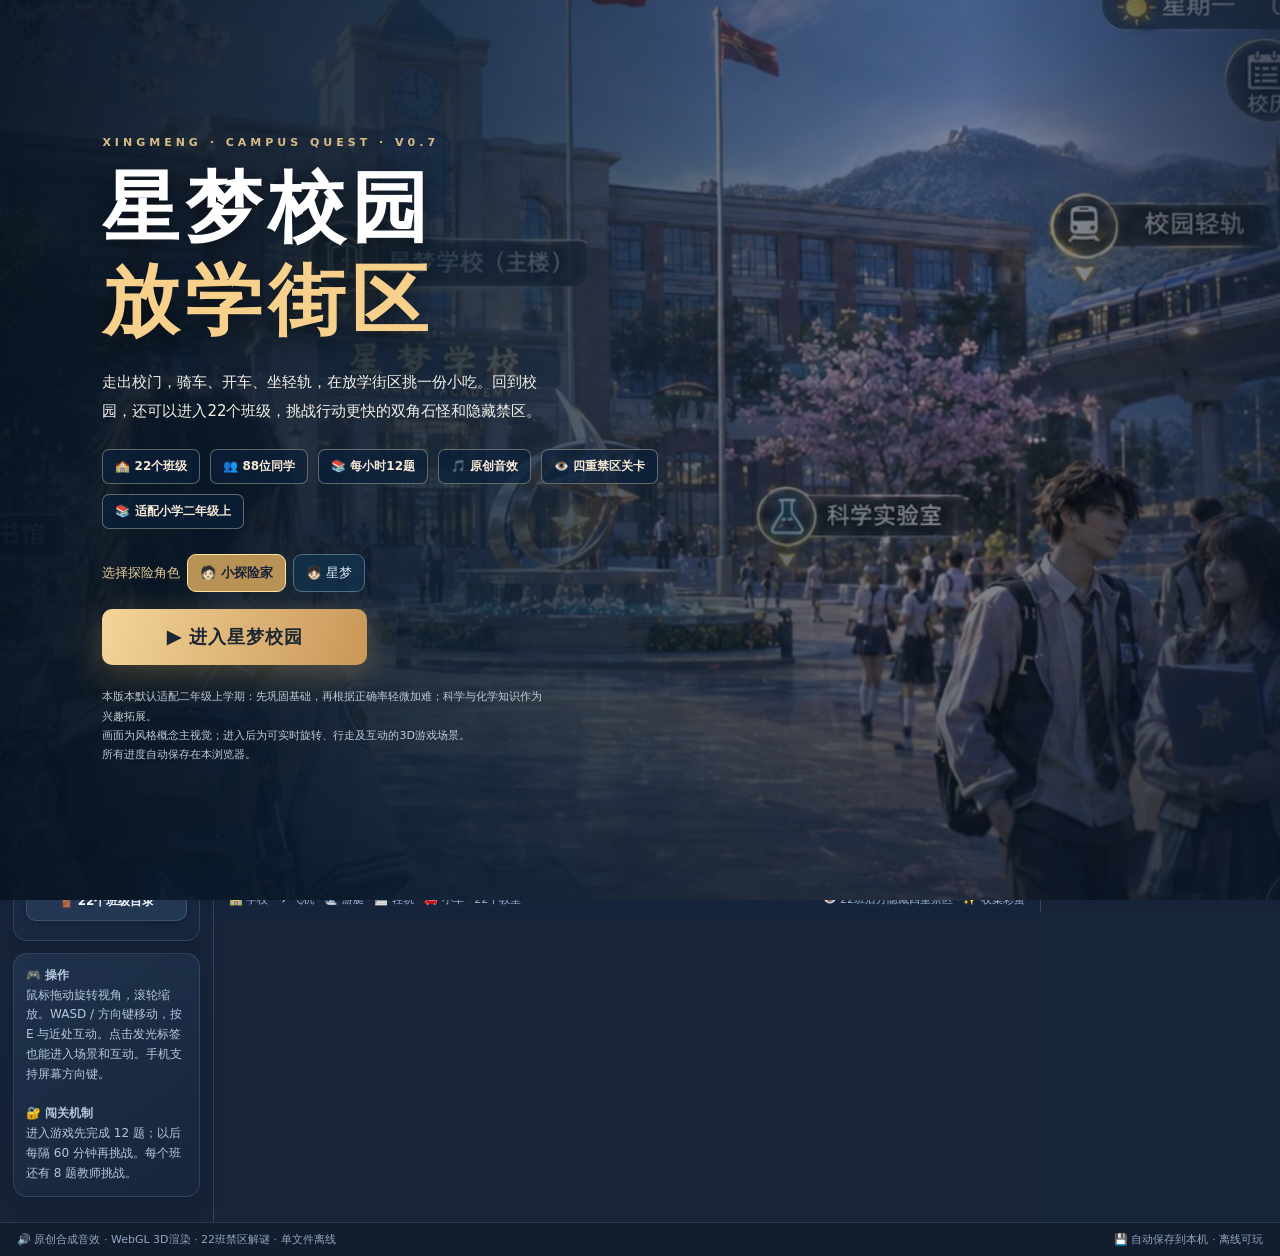
==== commit e04858e6: "Build the after-school neighborhood for v0.7.0 Add playable transport, snack shops, harder two-horn " ====
--- a/xingmeng-campus-adventure/index.html
+++ b/xingmeng-campus-adventure/index.html
@@ -99,18 +99,28 @@
 .stone-card{background:linear-gradient(145deg,#20283a,#414052);color:#f7eff8;padding:15px;border-radius:13px;line-height:1.85;margin:12px 0;border:1px solid #85798f}
 .stone-card strong{color:#ffc7b4}.stone-card p{margin:6px 0}
 </style>
-</head><body>
+<style>
+.ride-panel{position:absolute;z-index:12;top:12px;left:12px;display:flex;flex-wrap:wrap;align-items:center;gap:7px;padding:8px 10px;max-width:calc(100% - 25px);border:1px solid #d3c7a379;border-radius:10px;background:#192832ec;color:#f4ead6;font-size:12px}
+.ride-panel span{color:#dbdace}.ride-panel button{min-height:36px;padding:4px 10px;color:#243440;background:#f0e1c7;border:1px solid #dec694;border-radius:7px;font:inherit;font-weight:800;cursor:pointer;touch-action:none}
+.ride-panel button:disabled,.snack-menu button:disabled{opacity:.5;cursor:default}.snack-menu{display:grid;gap:8px;margin:14px 0}.snack-menu button{display:flex;align-items:center;justify-content:space-between;gap:8px;padding:11px}
+.controls [data-move]{touch-action:none}
+@media(max-width:600px){.ride-panel span{display:none}.ride-panel button{min-height:43px}}
+</style></head><body>
 <div class="app"><div id="welcome" class="welcome-layer" role="dialog" aria-label="星梦校园游戏入口">
 <div class="welcome-art"></div><div class="welcome-shade"></div>
-<div class="welcome-content"><div class="overline">XINGMENG · CAMPUS QUEST · SECRET CHAPTER</div><h1>星梦校园<br><em>角石魔影</em></h1><p>探索22个立体班级与隐藏禁区：4、9、15、22班的后排会出现独角或双角石怪，触碰后角色会化为星尘；避开石怪，完成救援题，再破解黑影、机械守卫和最终Boss的秘密。</p><div class="welcome-facts"><span>🏫 22个班级</span><span>👥 88位同学</span><span>📚 每小时12题</span><span>🎵 原创音效</span><span>👁️ 四重禁区关卡</span><span>📚 适配小学二年级上</span></div><div class="choose-character"><span>选择探险角色</span><button class="char-pick selected" data-avatar="0">🧑🏻 小探险家</button><button class="char-pick" data-avatar="1">👧🏻 星梦</button></div><button id="enterGame" class="enter-game">▶ 进入星梦校园</button><div class="welcome-note">本版本默认适配二年级上学期：先巩固基础，再根据正确率轻微加难；科学与化学知识作为兴趣拓展。<br>画面为风格概念主视觉；进入后为可实时旋转、行走及互动的3D游戏场景。<br>所有进度自动保存在本浏览器。</div></div></div><header class="top"><div class="brand"><div class="crest">🏛️</div><div><strong>星梦校园 · 成长探险</strong><small>立体校园 · 22班学院 · 角石魔影 · 四重秘密挑战</small></div></div><div class="statrow"><span class="pill" id="hStar">⭐ 0</span><span class="pill" id="hCoin">🪙 0</span><span class="pill" id="hStamp">🏅 0/22</span><span class="pill" id="hLevel">📚 二上 · 基础</span><span class="pill" id="hTimer">🔒 学习中</span></div><div class="toolbar"><button class="tool" id="soundBtn">🔇 开启音效</button><button class="tool" id="bagBtn">🎒 收藏</button><button class="tool" id="elementBtn">🧪 元素图鉴</button><button class="tool" id="learningBtn">📊 成长档案</button><button class="tool" id="parentBtn">⚙️ 学习设置</button><button class="tool" id="helpBtn">❓ 帮助</button></div></header>
-<div class="layout"><aside class="sidebar"><div class="section-title">📋 我的冒险任务</div><div class="panel sm"><b>🧒 当前学段：二年级上学期</b><br>语文、数学分开记录掌握情况。高正确率才会轻微提升难度，不自动跳到高年级。</div><div class="panel"><div id="taskList"></div><div class="progress"><i id="taskProg"></i></div><div class="tiny">完成主线、探索场景、结识88位同学，集齐22枚印章解锁毕业典礼，再解开22班后方的禁区传说。</div></div><div class="panel"><div class="section-title">🧭 快捷导航</div><button class="btn full" id="goMap">🌳 校园主地图</button><button class="btn full" id="goHall">🏛️ 进入教学楼</button><button class="btn full" id="go22">🧪 进入二年级22班</button><button class="btn full hidden" id="goSecret">👁️ 继续22班禁区冒险</button><button class="btn full" id="goFloor">🚪 22个班级目录</button></div><div class="panel sm"><b>🎮 操作</b><br>鼠标拖动旋转视角，滚轮缩放。WASD / 方向键移动，按 E 与近处互动。点击发光标签也能进入场景和互动。手机支持屏幕方向键。<br><br><b>🔐 闯关机制</b><br>进入游戏先完成 12 题；以后每隔 60 分钟再挑战。每个班还有 8 题教师挑战。</div></aside>
-<main class="scene"><div class="scenehead"><div><div class="bread" id="bread">星梦世界 / 校园广场</div><div class="heading" id="sceneTitle">🌳 星梦校园 · 3D 探险广场</div></div><span class="badge" id="sceneTag">拖动鼠标可旋转 3D 视角</span></div><div class="viewport" id="view"><div class="stone-meter hidden" id="stoneMeter"><strong id="stoneMeterTitle">🪨 教室后方出现异动</strong><div id="stoneMeterText">石怪即将苏醒</div><div style="height:5px;background:#ffffff26;border-radius:15px"><i id="stoneMeterBar" style="width:1%"></i></div></div><div class="stone-particles" id="stoneParticles"></div><canvas id="glCanvas" aria-label="可旋转三维校园场景"></canvas><div id="markers"></div><div class="hint3d" id="viewHint">🖱️ 旋转视角 · 点击场景标签探索</div><div class="controls"><button style="grid-column:2;grid-row:1" data-move="up">▲</button><button style="grid-column:1;grid-row:2" data-move="left">◀</button><button style="grid-column:2;grid-row:2" data-move="down">▼</button><button style="grid-column:3;grid-row:2" data-move="right">▶</button></div><div class="rightcontrols"><button id="interactBtn" title="和附近的人物或道具互动 (E)">✋ 互动</button><button id="resetCamera" title="恢复视角">⟳</button><button id="camLeft" title="向左旋转">↶</button><button id="camRight" title="向右旋转">↷</button></div></div><div class="scenefoot"><span>🏫 学校 · ✈️ 飞机 · 🛥️ 游艇 · 🚈 轻轨 · 🚗 小车 · 22个教室</span><span>👁️ 22班后方隐藏四重禁区 · ✨ 收集彩蛋</span></div></main>
+<div class="welcome-content"><div class="overline">XINGMENG · CAMPUS QUEST · V0.7</div><h1>星梦校园<br><em>放学街区</em></h1><p>走出校门，骑车、开车、坐轻轨，在放学街区挑一份小吃。回到校园，还可以进入22个班级，挑战行动更快的双角石怪和隐藏禁区。</p><div class="welcome-facts"><span>🏫 22个班级</span><span>👥 88位同学</span><span>📚 每小时12题</span><span>🎵 原创音效</span><span>👁️ 四重禁区关卡</span><span>📚 适配小学二年级上</span></div><div class="choose-character"><span>选择探险角色</span><button class="char-pick selected" data-avatar="0">🧑🏻 小探险家</button><button class="char-pick" data-avatar="1">👧🏻 星梦</button></div><button id="enterGame" class="enter-game">▶ 进入星梦校园</button><div class="welcome-note">本版本默认适配二年级上学期：先巩固基础，再根据正确率轻微加难；科学与化学知识作为兴趣拓展。<br>画面为风格概念主视觉；进入后为可实时旋转、行走及互动的3D游戏场景。<br>所有进度自动保存在本浏览器。</div></div></div><header class="top"><div class="brand"><div class="crest">🏛️</div><div><strong>星梦校园 · 成长探险</strong><small>立体校园 · 22班学院 · 角石魔影 · 四重秘密挑战</small></div></div><div class="statrow"><span class="pill" id="hStar">⭐ 0</span><span class="pill" id="hCoin">🪙 0</span><span class="pill" id="hStamp">🏅 0/22</span><span class="pill" id="hLevel">📚 二上 · 基础</span><span class="pill" id="hTimer">🔒 学习中</span></div><div class="toolbar"><button class="tool" id="soundBtn">🔇 开启音效</button><button class="tool" id="bagBtn">🎒 收藏</button><button class="tool" id="elementBtn">🧪 元素图鉴</button><button class="tool" id="learningBtn">📊 成长档案</button><button class="tool" id="parentBtn">⚙️ 学习设置</button><button class="tool" id="helpBtn">❓ 帮助</button></div></header>
+<div class="layout"><aside class="sidebar"><div class="section-title">📋 我的冒险任务</div><div class="panel sm"><b>🧒 当前学段：二年级上学期</b><br>语文、数学分开记录掌握情况。高正确率才会轻微提升难度，不自动跳到高年级。</div><div class="panel"><div id="taskList"></div><div class="progress"><i id="taskProg"></i></div><div class="tiny">完成主线、探索场景、结识88位同学，集齐22枚印章解锁毕业典礼，再解开22班后方的禁区传说。</div></div><div class="panel"><div class="section-title">🧭 快捷导航</div><button class="btn full" id="goMap">🌳 校园主地图</button><button class="btn full" id="goStreet">🚪 校门外 · 放学街区</button><button class="btn full" id="goHall">🏛️ 进入教学楼</button><button class="btn full" id="go22">🧪 进入二年级22班</button><button class="btn full hidden" id="goSecret">👁️ 继续22班禁区冒险</button><button class="btn full" id="goFloor">🚪 22个班级目录</button></div><div class="panel sm"><b>🎮 操作</b><br>鼠标拖动旋转视角，滚轮缩放。WASD / 方向键移动，按 E 与近处互动。点击发光标签也能进入场景和互动。手机支持屏幕方向键。<br><br><b>🔐 闯关机制</b><br>进入游戏先完成 12 题；以后每隔 60 分钟再挑战。每个班还有 8 题教师挑战。</div></aside>
+<main class="scene"><div class="scenehead"><div><div class="bread" id="bread">星梦世界 / 校园广场</div><div class="heading" id="sceneTitle">🌳 星梦校园 · 3D 探险广场</div></div><span class="badge" id="sceneTag">拖动鼠标可旋转 3D 视角</span></div><div class="viewport" id="view"><div class="stone-meter hidden" id="stoneMeter"><strong id="stoneMeterTitle">🪨 教室后方出现异动</strong><div id="stoneMeterText">石怪即将苏醒</div><div style="height:5px;background:#ffffff26;border-radius:15px"><i id="stoneMeterBar" style="width:1%"></i></div></div><div class="stone-particles" id="stoneParticles"></div><div class="ride-panel hidden" id="ridePanel">
+ <strong id="rideSpeed"></strong><span id="rideTip"></span>
+ <button id="rideBrake" data-move="brake">刹车</button><button id="rideDepart">发车</button>
+ <button id="rideLeave">下车</button>
+</div><canvas id="glCanvas" aria-label="可旋转三维校园场景"></canvas><div id="markers"></div><div class="hint3d" id="viewHint">🖱️ 旋转视角 · 点击场景标签探索</div><div class="controls"><button style="grid-column:2;grid-row:1" data-move="up">▲</button><button style="grid-column:1;grid-row:2" data-move="left">◀</button><button style="grid-column:2;grid-row:2" data-move="down">▼</button><button style="grid-column:3;grid-row:2" data-move="right">▶</button></div><div class="rightcontrols"><button id="interactBtn" title="和附近的人物或道具互动 (E)">✋ 互动</button><button id="resetCamera" title="恢复视角">⟳</button><button id="camLeft" title="向左旋转">↶</button><button id="camRight" title="向右旋转">↷</button></div></div><div class="scenefoot"><span>🏫 学校 · ✈️ 飞机 · 🛥️ 游艇 · 🚈 轻轨 · 🚗 小车 · 22个教室</span><span>👁️ 22班后方隐藏四重禁区 · ✨ 收集彩蛋</span></div></main>
 <aside class="right"><div class="section-title" id="sceneSubTitle">🧭 当前可探索</div><div class="panel"><div class="sm" id="sceneDesc">校园里有许多可以深入探索的场景。</div></div><div class="scene-actions" id="actions"></div><div class="panel" id="classPanel"><div class="section-title">🏫 班级导航</div><div class="floorpicker"><button class="btn" id="floor1">1楼 · 1—11班</button><button class="btn" id="floor2">2楼 · 12—22班</button></div><div class="classgrid" id="classGrid"></div></div><button class="btn full" id="backBtn">↩ 返回上一场景</button></aside></div><footer class="foot"><span>🔊 原创合成音效 · WebGL 3D渲染 · 22班禁区解谜 · 单文件离线</span><span>💾 自动保存到本机 · 离线可玩</span></footer></div>
-<div class="dialogshade hidden" id="shade"><div class="dialog"><div class="dialoghead"><span id="dTitle">魔法教室</span><button id="dClose" aria-label="关闭">✕</button></div><div class="dialogbody" id="dBody"></div></div></div><div class="toast hidden" id="toast" role="status"></div>
+<div class="dialogshade hidden" id="shade"><div class="dialog" role="dialog" aria-modal="true" aria-labelledby="dTitle"><div class="dialoghead"><span id="dTitle">魔法教室</span><button id="dClose" aria-label="关闭">✕</button></div><div class="dialogbody" id="dBody"></div></div></div><div class="toast hidden" id="toast" role="status"></div>
 <script>
-/* 星梦校园学习引擎 v0.6 | MIT | 目前正式支持：小学二年级上学期 */
+/* 星梦校园学习引擎 v0.7 | MIT | 目前正式支持：小学二年级上学期 */
 (function(root){'use strict';
-const VERSION='0.6.0';
+const VERSION='0.7.0';
 const LIMIT=180;
 const SUBJECTS={cn:'语文',ma:'数学',sci:'科学兴趣'};
 const LEVEL_TEXT=['','巩固基础','标准练习','轻度拓展'];
@@ -129,7 +139,7 @@
 ['“树叶像一只只小船。”把树叶比作什么？',['书本','小船','星星','雨滴'],1,'“像”前面是树叶，后面是小船。','阅读',1],
 ['“春天来了，桃花开了。”这句话主要写什么季节？',['春季','夏季','秋季','冬季'],0,'桃花开放常让人想到春天。','阅读',1],
 ['下面哪个词语能形容秋天？',['冰天雪地','秋高气爽','骄阳似火','春暖花开'],1,'秋高气爽常用来描述秋天天气。','词语',1],
-['“好（　）！”填哪个标点？',['？','。','！','，'],2,'感叹时常用感叹号。','标点',1],
+['“太好啦（　）”填哪个标点？',['？','。','！','，'],2,'感叹时常用感叹号。','标点',1],
 ['“太阳从东方升起。”这句话说的是？',['谁在唱歌','太阳升起的方向','什么时候睡觉','学校有几班'],1,'句中说明太阳从东方升起。','阅读',1],
 ['“一（　）汽车”应该填什么？',['只','片','辆','支'],2,'汽车常用量词“辆”。','量词',1],
 ['下面哪个词最适合填“（　）的天空”？',['湛蓝','奔跑','计算','阅读'],0,'天空可以用“湛蓝”形容。','搭配',1],
@@ -199,7 +209,7 @@
 ['飞机的机翼是用来帮助飞机？',['飞起来','变成船','钻进地里','变成火车'],0,'机翼能产生使飞机升空的作用力。','航空',1],
 ['小船能够浮在水上，与什么有关？',['浮力','音乐','颜色','声音'],0,'水会对船产生向上的浮力。','航海',1],
 ['观察植物生长，可以记录什么？',['叶片数量','自己想象的结果','同学的名字就够了','随便编日期'],0,'叶片数量、长度和日期都是有用的真实观察记录。','观察',1],
-['夜空里发光发热的太阳是？',['一颗恒星','一艘飞船','一块塑料','一辆车'],0,'太阳是一颗恒星。','天文',1],
+['能自己发光发热的太阳属于哪一类？',['一颗恒星','一艘飞船','一块塑料','一辆车'],0,'太阳是一颗恒星。','天文',1],
 ['地球上我们每天看见的昼夜交替主要和什么有关？',['地球自转','树叶颜色','火车速度','海水味道'],0,'地球自转造成我们看到昼夜变化。','天文',2],
 ['元素符号 H 表示什么元素？',['氢','氧','氮','铁'],0,'H是氢元素的符号，属于科学兴趣拓展。','元素',2],
 ['元素符号 O 表示什么元素？',['金','氧','碳','铜'],1,'O表示氧元素。','元素',2],
@@ -225,7 +235,7 @@
 const opts=numericOptions(answer,seed^0xabc);return {id:'ma-gen-'+seed,type:'ma',diff:level,topic,q:[text,opts.choices,opts.answer,explain]}}
 function emptyProfile(){return {grade:'g2a',mode:'standard',calm:true,subjects:{cn:{level:1,solved:0,firstTry:0,last:[]},ma:{level:1,solved:0,firstTry:0,last:[]},sci:{level:1,solved:0,firstTry:0,last:[]}},records:[],mistakes:[],total:0,minutes:0,created:Date.now(),historyVersion:1}}
 function ensureProfile(p){if(!p||typeof p!=='object')p=emptyProfile();if(p.grade!=='g2a')p.grade='g2a';if(!['relaxed','standard','challenge'].includes(p.mode))p.mode='standard';if(typeof p.calm!=='boolean')p.calm=true;if(!p.subjects||typeof p.subjects!=='object')p.subjects={};for(const t of Object.keys(SUBJECTS)){let v=p.subjects[t];if(!v||typeof v!=='object')v={};v.level=clamp(Number(v.level)||1,1,3);v.solved=Number(v.solved)||0;v.firstTry=Number(v.firstTry)||0;v.last=Array.isArray(v.last)?v.last.filter(x=>x===0||x===1).slice(-20):[];p.subjects[t]=v}p.records=Array.isArray(p.records)?p.records.slice(-LIMIT):[];p.mistakes=Array.isArray(p.mistakes)?p.mistakes.slice(-100):[];p.total=Number(p.total)||0;return p}
-function difficulty(p,type){p=ensureProfile(p);let n=p.subjects[type].level;return p.mode==='relaxed'?Math.min(n,2):n}
+function difficulty(p,type){p=ensureProfile(p);let n=p.subjects[type].level;return p.mode==='relaxed'?Math.min(n,2):p.mode==='challenge'?Math.min(n+1,3):n}
 function recentIds(p){return new Set(p.records.slice(-55).map(x=>x.id))}
 function makeQuiz(kind,idx,profile,nonce=0){let p=ensureProfile(profile);let pattern=kind==='hourly'?['cn','ma','cn','ma','cn','ma','cn','ma','cn','ma','cn','ma']:['cn','ma','sci','cn','ma','sci','cn','ma'];let picked=new Set(),avoid=recentIds(p);return pattern.map((type,i)=>{let level=difficulty(p,type),seed=hash(kind+'|'+idx+'|'+nonce+'|'+i+'|'+p.total+'|'+level),r=rng(seed);let candidates=bank.filter(x=>x.type===type&&x.diff<=level&&!picked.has(x.id));let newOnes=candidates.filter(x=>!avoid.has(x.id));if(newOnes.length)candidates=newOnes;let q;
 // 循环进行计算题变式；不突然插入高年级内容
@@ -241,64 +251,867 @@
 function review(p,index){p=ensureProfile(p);if(p.mistakes[index]){p.mistakes[index].reviewed=true;p.mistakes[index].reviewAt=Date.now()}return p}
 root.CampusLearning={VERSION,SUBJECTS,LEVEL_TEXT,bank,emptyProfile,ensureProfile,makeQuiz,singleQuestion,record,report,review,hash};
 })(typeof globalThis!=='undefined'?globalThis:this);
-
+</script>
+<script>
+/* Small, deterministic rules shared by the browser and the Node tests. */
+(function (root) {
+  'use strict';
+
+  const clamp = (n, min, max) => Math.max(min, Math.min(max, n));
+  const TRAINS = { west: -31, east: 31 };
+  const TRACK_Z = 24;
+  const GATE_Z = -18;
+  const STREET_SPAWN = { x: 0, z: -15 };
+  const PATH_LIMITS = { minX: -43, maxX: 43, minZ: -19, maxZ: 20 };
+  const BARRIERS = [
+    { minX: -43, maxX: -3.3, minZ: -19, maxZ: -17.35 },
+    { minX: 3.3, maxX: 43, minZ: -19, maxZ: -17.35 },
+    { minX: -20, maxX: -14, minZ: 16, maxZ: 19 },
+    { minX: 4, maxX: 10, minZ: 16, maxZ: 19 },
+    { minX: 18, maxX: 24, minZ: 16, maxZ: 19 },
+    ...[-38, -28, -12, 13, 25, 38].map(x => ({ minX: x - .55, maxX: x + .55, minZ: -13.55, maxZ: -12.45 }))
+  ];
+  const VEHICLES = {
+    bike: { name: '自行车', max: 7.8, reverse: 2, acceleration: 6.3, brake: 9, turn: 2.5, radius: .75,
+      start: { x: -8, z: 10, heading: Math.PI / 2 }, minZ: 7.5, maxZ: 12.8 },
+    car: { name: '校园小车', max: 13, reverse: 3, acceleration: 6.8, brake: 12, turn: 1.6, radius: 1.5,
+      start: { x: -21, z: -3.3, heading: Math.PI / 2 }, minZ: -6.3, maxZ: 5.8 }
+  };
+  const SHOPS = [
+    { id: 'fruit', name: '春姨水果铺', x: -17, color: '#a66b45', items: [
+      { id: 'apple', name: '苹果切片', icon: '🍎', price: 4, color: '#b54446' },
+      { id: 'orange', name: '橘子杯', icon: '🍊', price: 5, color: '#de8d34' }
+    ] },
+    { id: 'bake', name: '阿乐烘焙摊', x: 7, color: '#426a83', items: [
+      { id: 'bread', name: '小熊面包', icon: '🍞', price: 7, color: '#b47b49' },
+      { id: 'cake', name: '小米糕', icon: '🍰', price: 6, color: '#dfd5aa' }
+    ] },
+    { id: 'warm', name: '放学热食摊', x: 21, color: '#778144', items: [
+      { id: 'corn', name: '甜玉米', icon: '🌽', price: 6, color: '#dca644' },
+      { id: 'potato', name: '烤红薯', icon: '🍠', price: 8, color: '#90604f' }
+    ] }
+  ];
+  const ITEMS = Object.fromEntries(SHOPS.flatMap(shop => shop.items.map(item => [item.id, item])));
+
+  function moveOnFoot(position, input, dt) {
+    const scale = 9 * dt / (Math.hypot(input.x, input.z) || 1);
+    const x = clamp(position.x + input.x * scale, PATH_LIMITS.minX, PATH_LIMITS.maxX);
+    const z = clamp(position.z + input.z * scale, PATH_LIMITS.minZ, PATH_LIMITS.maxZ);
+    const blocked = (px, pz) => BARRIERS.some(b =>
+      px > b.minX - .27 && px < b.maxX + .27 && pz > b.minZ - .27 && pz < b.maxZ + .27);
+    const nextX = blocked(x, position.z) ? position.x : x;
+    return { x: nextX, z: blocked(nextX, z) ? position.z : z };
+  }
+
+  function stepVehicle(kind, state, input, dt) {
+    const spec = VEHICLES[kind];
+    const target = input.throttle > 0 ? spec.max : input.throttle < 0 ? -spec.reverse : 0;
+    const braking = input.brake || state.speed * target < 0;
+    const goal = input.brake ? 0 : target;
+    const rate = braking ? spec.brake : input.throttle ? spec.acceleration : 2.5;
+    const speed = state.speed + clamp(goal - state.speed, -rate * dt, rate * dt);
+    const steer = Math.min(1, Math.abs(speed) / 2) * input.steer * spec.turn * dt * Math.sign(speed);
+    const heading = (state.heading + steer) % (2 * Math.PI);
+    const x = state.x + Math.sin(heading) * speed * dt;
+    const z = state.z + Math.cos(heading) * speed * dt;
+    // Length matters when a turning vehicle approaches a curb.
+    const sideRoom = Math.abs(Math.cos(heading)) * spec.radius + .35;
+    const nextX = clamp(x, -39 + spec.radius, 39 - spec.radius);
+    const nextZ = clamp(z, spec.minZ + sideRoom, spec.maxZ - sideRoom);
+    const hit = nextX !== x || nextZ !== z;
+    return { x: nextX, z: nextZ, heading, speed: hit ? 0 : speed };
+  }
+
+  function stepTrain(state, dt) {
+    if (!state.destination) return state;
+    const end = TRAINS[state.destination];
+    const remaining = Math.abs(end - state.x);
+    if (remaining < .06 || remaining <= state.speed * dt) {
+      return { ...state, x: end, speed: 0, station: state.destination, destination: null };
+    }
+    const direction = Math.sign(end - state.x);
+    const target = Math.min(12, Math.sqrt(2 * 5.5 * remaining));
+    const speed = state.speed + clamp(target - state.speed, -5.5 * dt, 3.1 * dt);
+    return { ...state, x: state.x + direction * speed * dt, speed, heading: direction * Math.PI / 2 };
+  }
+
+  function cleanSnacks(raw) {
+    return Object.fromEntries(Object.keys(ITEMS).map(id => [id,
+      Number.isSafeInteger(raw?.[id]) ? clamp(raw[id], 0, 99) : 0]));
+  }
+
+  function buySnack(wallet, inventory, id) {
+    const item = Object.hasOwn(ITEMS, id) ? ITEMS[id] : null;
+    if (!item || !Number.isSafeInteger(wallet) || wallet < item.price || inventory[id] >= 99) return null;
+    return { coin: wallet - item.price, snacks: { ...inventory, [id]: (inventory[id] || 0) + 1 } };
+  }
+
+  function stoneTuning(horns, profile) {
+    const single = horns === 1;
+    const base = single ? .72 : 1.55;
+    const speed = base * (profile.calm ? .72 : profile.mode === 'challenge' ? 1.25 : 1);
+    return { speed, wake: single ? 3.5 : 2.8, rise: single ? 2.7 : 1.85 };
+  }
+
+  root.CampusWorld = {
+    TRAINS, TRACK_Z, GATE_Z, STREET_SPAWN, PATH_LIMITS, VEHICLES, SHOPS, ITEMS,
+    moveOnFoot, stepVehicle, stepTrain, cleanSnacks, buySnack, stoneTuning
+  };
+})(globalThis);
+</script>
+<script>
+/* One validation path for browser saves, migrations and exported save files. */
+(function (root) {
+  'use strict';
+
+  const HOUR = 3600000;
+  const KEY = 'star-dream-3d-v7';
+  const KEYS = [KEY, 'star-dream-3d-v6', 'star-dream-3d-v5', 'star-dream-3d-v4'];
+  const STONE_CLASSES = [4, 9, 15, 22];
+  const text = (value, limit = 500) => typeof value === 'string' && value.length <= limit;
+  const count = (value, max, fallback = 0) =>
+    Number.isSafeInteger(value) && value >= 0 ? Math.min(value, max) : fallback;
+  const strings = (value, limit = 300) =>
+    Array.isArray(value) ? [...new Set(value.filter(v => text(v, 70)))].slice(0, limit) : [];
+  const flagsOf = (value, keys) => Object.fromEntries(keys.flatMap(key =>
+    Number.isSafeInteger(value?.[key]) && value[key] >= 0 ? [[key, Math.min(value[key], 6)]] : []));
+
+  function quizPlan(plan, idx, length) {
+    if (!plan || plan.idx !== idx || !Array.isArray(plan.questions) || plan.questions.length !== length) return null;
+    const questions = plan.questions.map(item => {
+      if (!item || !['cn', 'ma', 'sci'].includes(item.type) || !text(item.id, 100) ||
+          !text(item.topic, 70) || ![1, 2, 3].includes(item.diff) || !Array.isArray(item.q)) return null;
+      const [question, options, correct, explanation] = item.q;
+      if (!text(question) || !text(explanation) || !Array.isArray(options) || options.length !== 4 ||
+          !options.every(v => text(v, 200)) || new Set(options).size !== 4 ||
+          !Number.isInteger(correct) || correct < 0 || correct > 3) return null;
+      return { id: item.id, type: item.type, topic: item.topic, diff: item.diff, q: [question, options, correct, explanation] };
+    });
+    if (questions.includes(null)) return null;
+    return { idx, questions, progress: count(plan.progress, length - 1), mistakes: count(plan.mistakes, 99) };
+  }
+
+  function profile(raw) {
+    const source = raw && typeof raw === 'object' && !Array.isArray(raw) ? raw : {};
+    const learning = root.CampusLearning.ensureProfile({ ...source });
+    const record = item => item && typeof item === 'object' &&
+      text(item.id, 100) && text(item.question) && text(item.explain);
+    learning.records = learning.records.filter(record);
+    learning.mistakes = learning.mistakes.filter(record);
+    learning.total = count(learning.total, 1000000);
+    for (const subject of Object.values(learning.subjects)) {
+      subject.level = Math.floor(subject.level);
+      subject.solved = count(subject.solved, 1000000);
+      subject.firstTry = count(subject.firstTry, subject.solved);
+    }
+    learning.elements = strings(source.elements, 8);
+    delete learning.activeHourly;
+    delete learning.activeClass;
+    delete learning.classPlans;
+    return learning;
+  }
+
+  function normalize(value, isScene, now = Date.now()) {
+    const raw = value && typeof value === 'object' ? value : {};
+    const round = count(raw.round, 100000, 1) || 1;
+    const scene = isScene(raw.scene) ? raw.scene : 'campus';
+    const locked = typeof raw.locked === 'boolean' ? raw.locked : true;
+    const learning = profile(raw.learning);
+    const hourly = locked && quizPlan(raw.learning?.activeHourly, round, 12);
+    if (hourly) learning.activeHourly = hourly;
+    const classPlans = {};
+    const savedPlans = raw.learning?.classPlans;
+    for (let c = 1; c <= 22; c++) {
+      const old = raw.learning?.activeClass;
+      const plan = quizPlan(savedPlans?.[c] ?? (old?.idx === c ? old : null), c, 8);
+      if (plan) classPlans[c] = plan;
+    }
+    learning.classPlans = classPlans;
+    const spawn = scene === 'street' ? root.CampusWorld.STREET_SPAWN : { x: 0, z: 8 };
+    const limits = scene === 'street' ? root.CampusWorld.PATH_LIMITS :
+      {minX:scene === 'campus' ? -44 : scene.startsWith('floor-') ? -42 : -10.5,
+       maxX:scene === 'campus' ? 44 : scene.startsWith('floor-') ? 42 : 10.5,
+       minZ:scene === 'campus' ? -32 : -7,maxZ:scene === 'campus' ? 34 : 8};
+    const coordinate = (n, fallback, min, max) =>
+      Number.isFinite(n) ? Math.min(max,Math.max(min,n)) : fallback;
+    const floor = scene.startsWith('class-') ? (Number(scene.slice(6)) > 11 ? 2 : 1) :
+      scene.startsWith('floor-') ? Number(scene.slice(6)) : raw.floor === 2 ? 2 : 1;
+    return {
+      version: 7,
+      avatar: raw.avatar === 1 ? 1 : 0,
+      scene, floor, round, locked,
+      progress: hourly ? count(raw.progress, 11) : 0,
+      due: Number.isFinite(raw.due) ? Math.min(now + HOUR, raw.due) : now + HOUR,
+      star: count(raw.star, 100000000),
+      coin: count(raw.coin, 100000000),
+      stamps: Array.isArray(raw.stamps) ? [...new Set(raw.stamps.filter(v => Number.isInteger(v) && v >= 1 && v <= 22))] : [],
+      eggs: strings(raw.eggs), visits: strings(raw.visits), talk: strings(raw.talk), flags: strings(raw.flags),
+      graduated: raw.graduated === true,
+      audio: raw.audio === true,
+      px: coordinate(raw.px, spawn.x, limits.minX, limits.maxX),
+      pz: coordinate(raw.pz, spawn.z, limits.minZ, limits.maxZ),
+      learning, snacks: root.CampusWorld.cleanSnacks(raw.snacks),
+      stoneQuizProgress: flagsOf(raw.stoneQuizProgress, STONE_CLASSES),
+      secretMonsterProgress: count(raw.secretMonsterProgress, 3),
+      secretBossProgress: count(raw.secretBossProgress, 8)
+    };
+  }
+
+  function read(storage, isScene) {
+    for (const key of KEYS) {
+      try {
+        const value = JSON.parse(storage.getItem(key) || 'null');
+        if (value && Number.isInteger(value.version) && value.version >= 4 && value.version <= 7) {
+          return normalize(value, isScene);
+        }
+      } catch {
+        // A damaged newer entry must not hide a usable older save.
+      }
+    }
+    return normalize(null, isScene);
+  }
+
+  function importFile(file, isScene) {
+    if (file?.format !== 'xingmeng-save-v1' || file.schema !== 1 || !file.state ||
+        !Number.isSafeInteger(file.state.round) || file.state.round < 1 || file.state.round > 100000) {
+      throw new Error('不是有效的星梦校园存档');
+    }
+    return normalize(file.state, isScene);
+  }
+
+  root.CampusSave = { KEY, HOUR, read, importFile, normalize };
+})(globalThis);
+</script>
+<script>
+/* The neighborhood owns its geometry, vehicle lifecycle and snack shop UI. */
+(function (root) {
+  'use strict';
+
+  const W = root.CampusWorld;
+  const gate = (m, z, width = 6.6) => {
+    for (const side of [-1, 1]) {
+      m.roundBox(side * (width / 2 + .45), 2.15, z, .9, 4.3, .9, .09, '#ba9d82');
+      m.roundBox(side * (width / 2 + .45), 4.37, z, 1.1, .3, 1.1, .1, '#ddd1b9');
+    }
+    m.roundBox(0, 4.63, z, width + 1.9, .35, .72, .13, '#383b43');
+    m.roundBox(0, 4.13, z, 3.1, .64, .24, .09, '#584a41');
+  };
+
+  function curb(m, z, color = '#ddd0bc') {
+    m.box(0, .1, z, 90, .21, .33, color);
+    for (let x = -43; x <= 43; x += 2.2) m.box(x, .207, z, .022, .009, .33, '#a7a194');
+  }
+
+  function wheel(m, radius, color = '#232731', spokes = 6) {
+    const tube = radius * .15;
+    const at = (a, b) => {
+      const r = radius - tube + tube * Math.cos(b);
+      return [tube * Math.sin(b), Math.sin(a) * r, Math.cos(a) * r];
+    };
+    for (let i = 0; i < 24; i++) {
+      const a = i * Math.PI / 12, next = (i + 1) * Math.PI / 12;
+      for (let j = 0; j < 8; j++) {
+        const b = j * Math.PI / 4, end = (j + 1) * Math.PI / 4;
+        m.quad(at(a, b), at(a, end), at(next, end), at(next, b), color);
+      }
+    }
+    m.sphere(0, 0, 0, radius * .21, '#87929a', 10, 7, [.8, 1, 1]);
+    for (let j = 0; j < spokes; j++) {
+      const a = j * Math.PI * 2 / spokes;
+      const y = Math.sin(a) * radius * .82, z = Math.cos(a) * radius * .82;
+      m.line([0, 0, 0], [0, y, z], radius * .028, '#a9b0ae');
+    }
+  }
+
+  function bike(m) {
+    const frame = '#34766d';
+    const rear = [0, .52, -1.06], front = [0, .52, 1.06];
+    const crank = [0, .56, -.12], seat = [0, 1.41, -.45], fork = [0, 1.41, .74];
+    for (const [from, to] of [[rear, crank], [rear, seat], [crank, seat], [seat, fork], [fork, crank], [fork, front]]) {
+      m.line(from, to, .055, frame);
+    }
+    m.line(fork, [0, 1.72, .78], .041, '#899a9a');
+    m.line([-.35, 1.72, .78], [.35, 1.72, .78], .041, '#323d43');
+    m.roundBox(0, 1.5, -.49, .24, .12, .43, .04, '#262e36');
+    m.roundBox(0, 1.5, 1.02, .52, .38, .48, .08, '#af8f62');
+    m.sphere(0, 1.2, .91, .11, '#f5d584', 12, 8);
+    m.sphere(0, .81, -1.03, .085, '#ad4d4a', 12, 8);
+  }
+
+  function car(m) {
+    m.roundBox(0, .59, 0, 2.65, .55, 4.42, .25, '#222c35', 7);
+    m.roundBox(0, .93, 0, 2.74, .75, 4.44, .28, '#4a766e', 8);
+    m.roundBox(0, 1.54, -.31, 2.32, 1, 2.52, .39, '#304f5a', 8);
+    m.roundBox(0, 1.95, -.44, 2.18, .23, 1.8, .10, '#65897b', 6);
+    m.roundBox(0, 1.32, 1.40, 2.51, .24, 1.04, .11, '#60887e', 5);
+    for (const x of [-1.15, 1.15]) {
+      m.roundBox(x, 1.52, -.29, .14, .46, 1.88, .067, '#668892', 4);
+      m.box(x * 1.035, 1.51, -.34, .07, .55, .13, '#303e45');
+      m.roundBox(x * 1.2, 1.45, .56, .37, .2, .31, .09, '#427467');
+      m.roundBox(x * .85, .96, 2.17, .48, .24, .12, .05, '#efe3b6');
+      m.roundBox(x * .85, .95, -2.17, .46, .19, .13, .05, '#b84c49');
+      m.roundBox(x * 1.13, 1.14, -.64, .08, .09, .31, .035, '#a0adab');
+    }
+    m.roundBox(0, .75, 2.23, 1.29, .23, .1, .035, '#27363d');
+    m.roundBox(0, .76, -2.24, .56, .24, .1, .04, '#dedacd');
+  }
+
+  function train(m) {
+    for (const center of [-3, 3]) {
+      m.roundBox(0, .68, center, 2.85, .63, 5.89, .28, '#404951', 5);
+      m.roundBox(0, 1.88, center, 2.95, 2.37, 5.86, .38, '#dedbd0', 6);
+      m.roundBox(0, 2.97, center, 2.73, .25, 5.42, .11, '#aab2ae', 5);
+      for (const x of [-1.46, 1.46]) {
+        m.box(x, 1.24, center, .065, .28, 5.28, '#447b78');
+        for (const z of [-1.59, -.52, .55, 1.62]) {
+          m.roundBox(x, 2.18, center + z, .08, .65, .88, .036, '#40606d', 4);
+        }
+        m.box(x * 1.03, 1.66, center + .04, .045, 1.77, .055, '#7c9292');
+      }
+    }
+    for (const z of [-5.92, 5.92]) {
+      m.roundBox(0, 2.2, z, 2.08, .85, .18, .08, '#354f5a', 5);
+      for (const x of [-.84, .84]) m.sphere(x, 1.18, z, .16, '#fff0c7', 12, 8, [1, .8, .46]);
+    }
+    m.roundBox(0, 1.37, 0, 2.56, 1.43, .65, .22, '#485257');
+  }
+
+  function stall(m, shop, character) {
+    const { x, color, items } = shop, z = 17.6;
+    m.roundBox(x, .73, z, 5.8, 1.3, 2.25, .12, '#b38b63');
+    m.roundBox(x, 1.4, z - .42, 6.02, .19, 2.58, .08, '#d7bc92');
+    for (const dx of [-2.7, 2.7]) {
+      m.cylinder(x + dx, 2.34, z + .42, .07, 2.05, '#625f57', 10);
+      m.cylinder(x + dx, 2.34, z - 1.02, .07, 2.05, '#625f57', 10);
+    }
+    for (let i = 0; i < 9; i++) {
+      const px = x + (i - 4) * .68;
+      m.roundBox(px, 3.4, z -.42, .69, .23, 2.9, .095, i % 2 ? '#e5d3ad' : color, 3);
+    }
+    items.forEach((item, i) => {
+      const px = x + (i ? 1 : -1);
+      m.roundBox(px, 1.57, z - 1, 1.65, .14, .91, .06, '#c4a888');
+      for (const dx of [-.49, 0, .49]) {
+        for (const dz of [-.19, .19]) m.sphere(px + dx, 1.77, z - 1 + dz, .18, item.color, 12, 8, [1.16, .79, 1]);
+      }
+    });
+    character(m, x, .11, z + 1.53, 317 + Math.abs(x), true, Math.PI);
+  }
+
+  function streetGeometry(m, { tree, lamp, bench, character }) {
+    m.box(0, -.66, 3, 96, 1.2, 59, '#729481');
+    m.box(0, -.06, -.25, 91, .14, 13.3, '#555b60');
+    m.box(0, -.02, 10.15, 91, .16, 6, '#748a83');
+    m.box(0, -.1, 24, 91, .19, 4.7, '#817e71');
+    for (const [z, width] of [[-12, 10], [15.45, 4.5]]) {
+      m.box(0, .025, z, 91, .17, width, '#c6bdac');
+      for (let x = -44; x < 45; x += 2.25) m.box(x, .114, z, .022, .008, width, '#a6a397');
+    }
+    curb(m, -7);
+    curb(m, 6.5);
+    curb(m, 13.1);
+    for (let x = -43; x <= 43; x += 5.5) {
+      if (Math.abs(x) > 4) m.box(x, .025, -.12, 2.9, .022, .105, '#d6c89b');
+      m.box(x, .075, 10.05, 2.55, .025, .075, '#d9e0cb');
+    }
+    for (let z = -6; z <= 6; z += 1.25) m.box(0, .035, z, 4.4, .029, .48, '#e4dfcd');
+    for (let x = -44; x <= 44; x += 1.55) m.box(x, .04, 24, .24, .15, 3.38, '#695c51');
+    for (const z of [23.06, 24.94]) m.box(0, .18, z, 92, .14, .13, '#989c95');
+    for (const x of Object.values(W.TRAINS)) {
+      m.roundBox(x, .29, 20.25, 13.4, .49, 3.1, .13, '#bcb7a8');
+      m.box(x, .54, 21.5, 13.0, .04, .3, '#d3ae63');
+      for (const dx of [-5.9, 5.9]) m.cylinder(x + dx, 2.16, 19.56, .09, 3.27, '#54626a', 12);
+      m.roundBox(x, 3.92, 19.95, 13.3, .24, 2.87, .12, '#657b83', 5);
+      bench(m, x, 19.8);
+    }
+    gate(m, W.GATE_Z);
+    for (const side of [-1, 1]) {
+      m.box(side * 24.2, .44, W.GATE_Z, 41.8, .88, .7, '#a88c74');
+      for (let x = 5.7; x <= 44; x += 2.1) {
+        m.box(side * x, 1.27, W.GATE_Z, .08, 1.17, .12, '#536263');
+      }
+      m.box(side * 24.2, 1.83, W.GATE_Z, 41.8, .10, .13, '#536263');
+    }
+    const treeXs = [-38, -28, -12, 13, 25, 38];
+    treeXs.forEach((x, i) => {
+      m.roundBox(x, .075, -13, 2.5, .14, 2.3, .07, '#776d56', 3);
+      tree(m, x, -13, 1.15 + i % 3 * .17, i === 2);
+      for (let j = 0; j < 4; j++) m.sphere(x - .9 + j * .58, .21, -12.19, .14, '#aeb680', 8, 6);
+    });
+    for (const x of [-42, -19, -4.7, 4.7, 18, 34, 42]) lamp(m, x, -8.2);
+    for (const x of [-35, -23, -6, 13, 31]) bench(m, x, -11.1);
+    for (const shop of W.SHOPS) stall(m, shop, character);
+    // Low distant roofs frame the playable street without hiding the gates.
+    for (const [i, x] of [-41, -32, -23, -15, 16, 25, 34, 43].entries()) {
+      const h = 3.1 + i % 3 * 1.25;
+      m.roundBox(x, h / 2, -25.5, 7.3, h, 5.9, .15, ['#a8a89b', '#bdad99', '#9caba4'][i % 3], 4);
+      m.box(x, h + .14, -25.5, 7.65, .32, 6.3, '#6f7778');
+      for (const dx of [-2.2, 0, 2.2]) m.box(x + dx, h * .67, -22.52, 1.07, 1.14, .1, '#728489');
+    }
+  }
+
+  function create(api) {
+    const { $, marker, getState, save, toast, fx, hud, dialog, closeDialog, Mesh } = api;
+    let active = null, road, rail, elapsed, forwardHeld, models = {}, hudText = '', lastMode = null;
+    const s = () => getState();
+
+    function reset() {
+      active = null;
+      elapsed = 0;
+      forwardHeld = false;
+      road = Object.fromEntries(Object.entries(W.VEHICLES).map(([key, spec]) => [key, { ...spec.start, speed: 0, roll: 0 }]));
+      rail = { x: W.TRAINS.west, z: W.TRACK_Z, station: 'west', heading: Math.PI / 2, speed: 0, destination: null };
+      updateHud();
+    }
+
+    function build(m, add) {
+      streetGeometry(m, api);
+      const bind = (kind, label, id, x, y, z, callback, anchor) => {
+        marker(kind, label, id, x, y, z, callback, anchor);
+        add(label, callback);
+      };
+      bind('door', '🏫 穿过校门 · 返回校园', 'enter-campus', 0, 5.05, W.GATE_Z, () => api.go('campus'));
+      for (const [kind, spec] of Object.entries(W.VEHICLES)) {
+        const label = kind === 'bike' ? '🚲 骑自行车' : '🚙 驾驶校园小车';
+        bind('item', label, 'ride-' + kind, spec.start.x, 2.3, spec.start.z, () => mount(kind),
+          () => ({ x: road[kind].x, y: kind === 'bike' ? 2.22 : 2.8, z: road[kind].z }));
+      }
+      for (const [station, x] of Object.entries(W.TRAINS)) {
+        const name = station === 'west' ? '西站' : '东站';
+        bind('door', '🚈 轻轨' + name, 'station-' + station, x, 4.45, 20, () => stationAction(station));
+      }
+      for (const shop of W.SHOPS) {
+        bind('person', '🍡 ' + shop.name, 'stall-' + shop.id, shop.x, 3.75, 16.9, () => showShop(shop));
+      }
+      add('🎒 我的零食袋', showBag);
+      return {
+        title: '🌆 校门外 · 放学街区',
+        desc: '沿树荫路出入校门。可骑自行车、驾驶小车、乘轻轨来回两站，也能在三个摊位用游戏金币买零食。',
+        camera: { theta: .28, phi: .98, dist: 81, target: [0, 1.6, 4] }
+      };
+    }
+
+    function gateAtCampus(m) {
+      gate(m, 30);
+      for (const side of [-1, 1]) {
+        m.box(side * 6.5, .61, 30, 5.4, 1.22, .42, '#ae967d');
+        for (let x = 4.7; x < 9.5; x += 1.1) m.box(side * x, 1.45, 30, .065, .73, .09, '#586566');
+        m.box(side * 6.65, 1.82, 30, 5.55, .08, .12, '#586566');
+      }
+      m.box(0, -.07, 31.6, 6.7, .12, 5.1, '#c8beaa');
+    }
+
+    function prepare(make, drop) {
+      Object.values(models).forEach(drop);
+      models = {};
+      if (s().scene !== 'street') return;
+      const parts = {
+        bike, car, train,
+        bikeShadow: m => m.sphere(0,.063,0,1,'#67786d',18,7,[.46,.018,1.5]),
+        carShadow: m => m.sphere(0,.024,0,1,'#41484b',22,8,[1.6,.016,2.4]),
+        bikeWheel: m => wheel(m, .52, '#23282b', 10),
+        carWheel: m => wheel(m, .54, '#262a31'),
+        rider: m => {
+          m.sphere(0, 1.93, -.2, .27, '#58746d', 16, 11, [1, 1.34, .85]);
+          m.sphere(0, 2.3, -.03, .19, '#d4a280', 16, 12);
+          m.sphere(0, 2.39, -.1, .21, '#394b61', 18, 12, [1.06, .64, 1.2]);
+          for (const x of [-.19, .19]) {
+            m.line([x, 1.98, -.17], [x * 1.47, 1.73, .73], .055, '#58746d');
+            m.line([x * .74, 1.64, -.27], [x * 1.45, .98, .01], .085, '#3e4e62');
+          }
+        },
+        child1: m => api.character(m, 0, 0, 0, 208),
+        child2: m => api.character(m, 0, 0, 0, 221)
+      };
+      for (const [id, makePart] of Object.entries(parts)) {
+        const mesh = new Mesh();
+        makePart(mesh);
+        models[id] = make(mesh);
+      }
+    }
+
+    function transform(state, x, y, z) {
+      const c = Math.cos(state.heading), d = Math.sin(state.heading);
+      return [state.x + x * c + z * d, y, state.z - x * d + z * c];
+    }
+
+    function draw(drawPart) {
+      if (!models.bike) return;
+      for (const [key, v] of Object.entries(road)) {
+        drawPart(models[key+'Shadow'], [v.x, 0, v.z], v.heading);
+        drawPart(models[key], [v.x, 0, v.z], v.heading);
+        if (key === 'bike') {
+          for (const z of [-1.06, 1.06]) drawPart(models.bikeWheel, transform(v, 0, .52, z), v.heading, v.roll);
+          if (active === 'bike') drawPart(models.rider, [v.x, 0, v.z], v.heading);
+        } else {
+          for (const x of [-1.3, 1.3]) {
+            for (const z of [-1.39, 1.4]) drawPart(models.carWheel, transform(v, x, .53, z), v.heading, v.roll);
+          }
+        }
+      }
+      drawPart(models.train, [rail.x, .11, rail.z], rail.heading);
+      for (const [i, model] of [models.child1, models.child2, models.child1].entries()) {
+        const t = elapsed * 1.38 + i * 7.1;
+        const along = t % 24;
+        const x = (along < 12 ? along : 24 - along) + [-25, -4, 12][i];
+        drawPart(model, [x, .13 + Math.abs(Math.sin(t * 4.4)) * .077, 14.15 + i % 2 * .84],
+          along < 12 ? Math.PI / 2 : -Math.PI / 2);
+      }
+    }
+
+    function mount(kind) {
+      if (active === kind) return dismount();
+      if (active) return toast('先停车下车，再换乘。');
+      active = kind;
+      api.rideCamera(28);
+      api.clearInput();
+      fx.click();
+      updateHud();
+      toast(kind === 'bike' ? '自行车已解锁 · W 蹬车，A/D 转向' : '已系好安全带 · W 加速，A/D 转向');
+    }
+
+    function stationAction(station) {
+      if (active && active !== 'train') return toast('先停车下车，再乘轻轨。');
+      if (rail.destination) return toast('列车正在行驶，请等它进站。');
+      if (rail.station !== station) {
+        if (active) return toast('请先下车，或乘车到下一站。');
+        rail.destination = station;
+        fx.click();
+        toast('列车正在驶向本站，稍等片刻。');
+        return;
+      }
+      if (active === 'train') return depart();
+      active = 'train';
+      api.rideCamera(39);
+      api.clearInput();
+      fx.click();
+      updateHud();
+      toast('已上车。按 W 或「发车」去另一站。');
+    }
+
+    function depart() {
+      if (active !== 'train' || rail.destination) return;
+      rail.destination = rail.station === 'west' ? 'east' : 'west';
+      fx.click();
+      updateHud();
+      toast('车门已关闭，轻轨正在出站。');
+    }
+
+    function dismount() {
+      if (!active) return true;
+      if (active === 'train' && rail.destination) { toast('请等轻轨停稳再下车。'); return false; }
+      const from = active === 'train' ? rail : road[active];
+      if (from.speed > .65 || from.speed < -.65) { toast('先停车，再下车。'); return false; }
+      s().px = from.x;
+      s().pz = active === 'train' ? 19.4 : active === 'car' ? -8.3 : 14.1;
+      active = null;
+      api.rideCamera(68);
+      api.clearInput();
+      updateHud();
+      save();
+      return true;
+    }
+
+    function tick(dt, input) {
+      elapsed += dt;
+      if (active === 'bike' || active === 'car') {
+        const old = road[active], next = W.stepVehicle(active, old, input, dt);
+        const distance = Math.hypot(next.x - old.x, next.z - old.z);
+        next.roll = (old.roll + Math.sign(next.speed || old.speed) * distance / .53) % (Math.PI * 2);
+        road[active] = next;
+      } else if (active === 'train' && input.throttle > 0 && !forwardHeld) {
+        depart();
+      }
+      forwardHeld = input.throttle > 0;
+      const moving = !!rail.destination;
+      rail = W.stepTrain(rail, dt);
+      if (moving && !rail.destination) {
+        fx.success();
+        toast('🚈 轻轨已到' + (rail.station === 'west' ? '西站' : '东站') + '。');
+      }
+      updateHud();
+    }
+
+    function updateHud() {
+      const panel = $('ridePanel');
+      if (!panel) return;
+      panel.classList.toggle('hidden', !active);
+      if (!active) { lastMode = null; return; }
+      const trainMode = active === 'train', speed = trainMode ? rail.speed : road[active].speed;
+      const name = trainMode ? '轻轨' : W.VEHICLES[active].name;
+      const text = name + ' · ' + (Math.abs(speed) < .1 ? '已停车' : Math.round(Math.abs(speed) * 3.6) + ' km/h');
+      if (text !== hudText) $('rideSpeed').textContent = hudText = text;
+      if (active !== lastMode) {
+        $('rideTip').textContent = trainMode ? '停站后可下车' : 'W 加速 · S 倒车 · A/D 转向';
+        $('rideBrake').classList.toggle('hidden', trainMode);
+        lastMode = active;
+      }
+      $('rideDepart').classList.toggle('hidden', !trainMode || Boolean(rail.destination));
+      $('rideLeave').disabled = trainMode ? Boolean(rail.destination) : Math.abs(speed) > .65;
+    }
+
+    function showShop(shop) {
+      if (active && !dismount()) return;
+      function render() {
+        dialog('🍡 ' + shop.name, `<p class="sm">放学啦！挑一份喜欢的小吃。可用游戏金币 <b>🪙 ${s().coin}</b></p>
+          <div class="snack-menu">${shop.items.map(item =>
+            `<button class="btn" data-snack="${item.id}" ${s().coin < item.price || s().snacks[item.id] >= 99 ? 'disabled' : ''}>
+            <span>${item.icon} ${item.name}</span><b>${item.price} 金币</b></button>`).join('')}</div>
+          <button class="btn full" id="openSnackBag">🎒 打开零食袋</button>`);
+        $('openSnackBag').onclick = showBag;
+        $('dBody').querySelectorAll('[data-snack]').forEach(button => {
+          button.onclick = () => {
+            const id = button.dataset.snack, bought = W.buySnack(s().coin, s().snacks, id);
+            if (!bought) return;
+            Object.assign(s(), bought);
+            save();
+            hud();
+            fx.coin();
+            toast('已购买 ' + W.ITEMS[id].name + '，放进零食袋啦。');
+            render();
+          };
+        });
+      }
+      render();
+    }
+
+    function showBag() {
+      const owned = Object.values(W.ITEMS).filter(item => s().snacks[item.id] > 0);
+      dialog('🎒 我的零食袋', `<p class="sm">点一下喜欢的小吃，和放学回家的小探险家一起尝尝。</p>
+        <div class="snack-menu">${owned.length ? owned.map(item =>
+          `<button class="btn" data-eat="${item.id}"><span>${item.icon} ${item.name}</span><b>× ${s().snacks[item.id]}</b></button>`).join('')
+          : '<p class="sm">零食袋空空的。可以到放学街区的小吃摊购买。</p>'}</div>
+        <button class="btn full" id="closeSnackBag">继续探险</button>`);
+      $('closeSnackBag').onclick = closeDialog;
+      $('dBody').querySelectorAll('[data-eat]').forEach(button => {
+        button.onclick = () => {
+          const id = button.dataset.eat;
+          if (s().snacks[id] <= 0) return;
+          s().snacks[id]--;
+          save();
+          fx.success();
+          toast('尝了一口 ' + W.ITEMS[id].name + '！');
+          showBag();
+        };
+      });
+    }
+
+    return {
+      reset, build, gateAtCampus, prepare, draw, tick, dismount, depart, showBag,
+      active: () => active,
+      anchor: () => active === 'train' ? rail : active ? road[active] : null
+    };
+  }
+
+  root.CampusNeighborhood = { create };
+})(globalThis);
 </script>
 <script>
 (()=>{'use strict';
-const $=id=>document.getElementById(id), HOUR=3600000, SAVE='star-dream-3d-v6', firstNames=['雨桐','梓轩','诗涵','宇航','思远','子墨','欣怡','泽宇','依诺','浩然','可欣','乐乐','沐阳','一诺','知远','嘉怡','睿哲','安然','语晨','星宇','佳宁','俊熙','书瑶','博文','若溪','晨曦','芷晴','奕辰','思齐','沐宸','芊羽','奕然','心怡','明轩','悦然','可昕','亦凡','知夏','乐彤','子恒','昕妍','梓萱','凌霄','昱辰','嘉禾','语彤','璟雯','宁远','景行','念初','锦程','笑语','若安','青禾','南星','予安','知微','林溪','晨雨','亦舟','明哲','安宁','书晴','星野','心禾','文轩','希言'], lastNames=['王','李','张','刘','陈','杨','赵','黄','周','吴','徐','孙','胡','朱','高','林','何','郭','马','罗','梁','宋'];
+const $=id=>document.getElementById(id), HOUR=CampusSave.HOUR, SAVE=CampusSave.KEY, firstNames=['雨桐','梓轩','诗涵','宇航','思远','子墨','欣怡','泽宇','依诺','浩然','可欣','乐乐','沐阳','一诺','知远','嘉怡','睿哲','安然','语晨','星宇','佳宁','俊熙','书瑶','博文','若溪','晨曦','芷晴','奕辰','思齐','沐宸','芊羽','奕然','心怡','明轩','悦然','可昕','亦凡','知夏','乐彤','子恒','昕妍','梓萱','凌霄','昱辰','嘉禾','语彤','璟雯','宁远','景行','念初','锦程','笑语','若安','青禾','南星','予安','知微','林溪','晨雨','亦舟','明哲','安宁','书晴','星野','心禾','文轩','希言'], lastNames=['王','李','张','刘','陈','杨','赵','黄','周','吴','徐','孙','胡','朱','高','林','何','郭','马','罗','梁','宋'];
 const topics=['阅读','数学','科学','语文','几何','观察','文学','计算','自然','表达','推理','地理','写作','数感','天文','词语','应用','生态','生命','拼音','逻辑','化学'];
 const zones={air:{name:'晴空机场',icon:'✈️',children:[['air-cockpit','✈️ 驾驶舱'],['air-cabin','💺 客舱'],['air-hangar','🛠️ 维修机库']]},yacht:{name:'蔚蓝游艇',icon:'🛥️',children:[['yacht-deck','⚓ 甲板'],['yacht-bridge','🧭 船长室'],['yacht-treasure','💎 海底宝库']]},train:{name:'星梦轻轨',icon:'🚈',children:[['train-car','🚈 乘客车厢'],['train-control','🚦 控制中心'],['train-tunnel','🔦 神秘隧道']]},car:{name:'校园小车',icon:'🚗',children:[['car-drive','🏁 试车道'],['car-garage','🔧 车库'],['car-lab','⚙️ 工程车间']]},library:{name:'知识图书馆',icon:'📚',children:[['library-read','📖 阅读区'],['library-stack','📚 藏书室'],['library-secret','🗝️ 秘密书房']]},lab:{name:'未来科学馆',icon:'🧪',children:[['lab-chem','⚗️ 化学实验室'],['lab-robot','🤖 机器人室'],['lab-star','🔭 天文研究室']]},garden:{name:'奇妙花园',icon:'🌷',children:[['garden-glass','🌿 温室'],['garden-maze','🦋 花园迷宫'],['garden-secret','🪄 隐藏树屋']]}};
 const studentsFor=c=>[0,1,2,3].map((j)=>({name:lastNames[(c+j*9)%22]+firstNames[((c-1)*3+j)%firstNames.length],seed:100+c*3+j,index:j}));
 const teacherFor=c=>({name:lastNames[(c+9)%22]+'老师',seed:500+c,adult:true});
-let s;try{s=JSON.parse(localStorage.getItem(SAVE)||localStorage.getItem('star-dream-3d-v5')||localStorage.getItem('star-dream-3d-v4')||'null')}catch(e){}
-if(!s||!s.version)s={version:5,avatar:0,graduated:false,scene:'campus',floor:1,star:0,coin:0,stamps:[],eggs:[],visits:[],talk:[],flags:[],round:1,locked:true,progress:0,quizType:'hourly',due:Date.now()+HOUR,px:0,pz:8,audio:false};
-s.version=6;s.learning=CampusLearning.ensureProfile(s.learning);if(typeof s.avatar!=='number')s.avatar=0;if(!s.graduated)s.graduated=false;if(!Array.isArray(s.stamps))s.stamps=[];if(!Array.isArray(s.eggs))s.eggs=[];if(!Array.isArray(s.visits))s.visits=[];if(!Array.isArray(s.talk))s.talk=[];if(!Array.isArray(s.flags))s.flags=[];if(!Number.isFinite(s.round))s.round=1;if(!Number.isFinite(s.progress))s.progress=0;
-let currentQuiz=null,dialogMode='',answerLocked=false, audioCtx=null,musicTimer=null,toastTimer,sceneCache=null,sceneMarkers=[],camera={theta:.72,phi:.70,dist:42,target:[0,2,0]},moveHeld=new Set(),lastFrame=0;
+const secretParents = {
+  'secret-entrance':'class-22', 'secret-shadow':'secret-entrance', 'secret-monster':'secret-shadow',
+  'secret-guard':'secret-monster', 'secret-boss':'secret-guard', 'secret-final':'secret-boss'
+};
+function isScene(id) {
+  return typeof id === 'string' && (
+    ['campus', 'street', 'hall', 'floor-1', 'floor-2'].includes(id) ||
+    /^class-([1-9]|1[0-9]|2[0-2])$/.test(id) || Object.hasOwn(secretParents, id) ||
+    Object.hasOwn(zones, id) || Object.values(zones).some(z => z.children.some(([child]) => child === id))
+  );
+}
+let s = CampusSave.read({ getItem: key => localStorage.getItem(key) }, isScene);
+
+let currentQuiz = null, dialogMode = '', dialogRevision = 0, audioCtx = null, musicTimer, toastTimer;
+let sceneMarkers = [], sceneCamera = null, camera = { theta:.72, phi:.70, dist:42, target:[0,2,0] }, lastFrame = 0;
+let playerHeading = Math.PI, keysHeld = new Map(), touchHeld = new Map();
+const clearInput = () => { keysHeld.clear(); touchHeld.clear(); };
+const modalOpen = () => !$('shade').classList.contains('hidden') || !$('welcome').classList.contains('hidden');
 function save(){try{localStorage.setItem(SAVE,JSON.stringify(s))}catch(e){}}
 function sound(freq=650,duration=.12,type='sine',volume=.065,delay=0){if(!s.audio)return;try{audioCtx=audioCtx||new (window.AudioContext||window.webkitAudioContext)();if(audioCtx.state==='suspended')audioCtx.resume();let o=audioCtx.createOscillator(),g=audioCtx.createGain();o.type=type;o.frequency.setValueAtTime(freq,audioCtx.currentTime+delay);g.gain.setValueAtTime(volume,audioCtx.currentTime+delay);g.gain.exponentialRampToValueAtTime(.0001,audioCtx.currentTime+delay+duration);o.connect(g).connect(audioCtx.destination);o.start(audioCtx.currentTime+delay);o.stop(audioCtx.currentTime+delay+duration+.025);}catch(e){}}
 const fx={click:()=>sound(430,.08,'sine',.035),success:()=>{sound(523,.13);sound(659,.12,'sine',.06,.12);sound(784,.22,'sine',.05,.26)},wrong:()=>{sound(215,.17,'triangle',.06);sound(176,.23,'triangle',.04,.13)},coin:()=>{sound(790,.09,'sine',.06);sound(1046,.18,'sine',.06,.09)},unlock:()=>{[392,523,659,784].forEach((x,i)=>sound(x,.25,'sine',.055,i*.12))}};
 function music(){clearInterval(musicTimer);if(!s.audio)return;let ix=0,mel=[262,330,392,330,294,349,440,392,330,294,262,392,349,330,294,262];musicTimer=setInterval(()=>{if(!s.audio)return; sound(mel[ix%mel.length],.24,'sine',.014);ix++;},780)}
 function toast(msg){const b=$('toast');b.textContent=msg;b.classList.remove('hidden');clearTimeout(toastTimer);toastTimer=setTimeout(()=>b.classList.add('hidden'),3200)}
-function hud(){ if($('goSecret'))$('goSecret').classList.toggle('hidden',!s.flags.includes('secret-seen')); $('hStar').textContent='⭐ '+s.star; $('hCoin').textContent='🪙 '+s.coin; $('hStamp').textContent='🏅 '+s.stamps.length+'/22';$('hLevel').textContent='📚 二上 · 语'+s.learning.subjects.cn.level+' 数'+s.learning.subjects.ma.level;let q=[['完成12道每小时题',!s.locked],['认识20位同学',s.talk.length>=20],['集齐22枚班级印章',s.stamps.length>=22],['探索12处隐藏彩蛋',s.eggs.length>=12],['破解22班禁区四重谜题',s.flags.includes('secret-clear')],['救出四间教室的同学',[4,9,15,22].every(c=>s.flags.includes('stone-cleared-'+c))]];$('taskList').innerHTML=q.map(([t,on])=>'<div class="quest">'+(on?'✅':'⬜')+' '+t+'</div>').join('');$('taskProg').style.width=(100*q.filter(x=>x[1]).length/q.length)+'%';}
+function hud(){ if($('goSecret'))$('goSecret').classList.toggle('hidden',!s.flags.includes('secret-seen')); $('hStar').textContent='⭐ '+s.star; $('hCoin').textContent='🪙 '+s.coin; $('hStamp').textContent='🏅 '+s.stamps.length+'/22';$('hLevel').textContent='📚 二上 · 语'+s.learning.subjects.cn.level+' 数'+s.learning.subjects.ma.level;let q=[['完成12道每小时题',!s.locked],['认识20位同学',s.talk.length>=20],['集齐22枚班级印章',s.stamps.length>=22],['探索12处隐藏彩蛋',s.eggs.length>=12],['走出校门看看放学街区',s.visits.includes('street')],['破解22班禁区四重谜题',s.flags.includes('secret-clear')],['救出四间教室的同学',[4,9,15,22].every(c=>s.flags.includes('stone-cleared-'+c))]];$('taskList').innerHTML=q.map(([t,on])=>'<div class="quest">'+(on?'✅':'⬜')+' '+t+'</div>').join('');$('taskProg').style.width=(100*q.filter(x=>x[1]).length/q.length)+'%';}
 function reward(star=1,coin=5){s.star+=star;s.coin+=coin;hud();save();fx.coin()}
 function action(kind,title,id,x,y,z,fn){sceneMarkers.push({kind,title,id,x,y,z,fn});return [kind,title,id,x,y,z,fn]}
-function guard(fn){if(s.locked){openQuiz();return}fx.click();fn()}
-function go(id){if(s.locked){openQuiz();return}fx.click();s.scene=id;if(id.startsWith('secret-')&&!s.flags.includes('secret-seen'))s.flags.push('secret-seen');if(id.startsWith('class-'))s.floor=Number(id.slice(6))<=11?1:2;if(id.startsWith('floor-'))s.floor=Number(id.slice(6));if(!s.visits.includes(id)){s.visits.push(id);s.coin+=2;toast('发现新地点：+2金币！')}s.px=0;s.pz=6;save();renderScene()}
-function back(){if(s.locked){openQuiz();return}if(s.scene==='campus')return;let id=s.scene;if(id.startsWith('secret-')){let prev={'secret-entrance':'class-22','secret-shadow':'secret-entrance','secret-monster':'secret-shadow','secret-guard':'secret-monster','secret-boss':'secret-guard','secret-final':'secret-boss'};go(prev[id]||'class-22');}else if(id.startsWith('class-'))go('floor-'+s.floor);else if(id.startsWith('floor-'))go('hall');else if(id==='hall')go('campus');else if(id.includes('-'))go(id.split('-')[0]);else go('campus')}
+function guard(fn){if(modalOpen())return;if(s.locked){openQuiz();return}fx.click();fn()}
+function go(id) {
+  if (modalOpen()) return;
+  if (s.locked) { openQuiz(); return; }
+  if (!isScene(id) || id === s.scene || !neighborhood.dismount()) return;
+  const previous = s.scene;
+  s.scene = id;
+  if (id.startsWith('secret-') && !s.flags.includes('secret-seen')) s.flags.push('secret-seen');
+  if (id.startsWith('class-')) s.floor = Number(id.slice(6)) <= 11 ? 1 : 2;
+  if (id.startsWith('floor-')) s.floor = Number(id.slice(6));
+  if (!s.visits.includes(id)) { s.visits.push(id); s.coin += 2; toast('发现新地点：+2金币！'); }
+  const spawn = id === 'street' ? CampusWorld.STREET_SPAWN : {x:0, z:previous === 'street' && id === 'campus' ? 27 : 6};
+  s.px = spawn.x;
+  s.pz = spawn.z;
+  playerHeading = id === 'street' ? 0 : Math.PI;
+  clearInput();
+  neighborhood.reset();
+  fx.click();
+  renderScene();
+  save();
+}
+function back() {
+  const id = s.scene;
+  if (id === 'campus') return;
+  if (Object.hasOwn(secretParents, id)) go(secretParents[id]);
+  else if (id.startsWith('class-')) go('floor-' + s.floor);
+  else if (id.startsWith('floor-')) go('hall');
+  else if (id.includes('-')) go(id.split('-')[0]);
+  else go('campus');
+}
+
 function uniqueCollect(id,label){if(s.eggs.includes(id)){toast('已经收集过这个彩蛋啦！');return}s.eggs.push(id);reward(3,15);toast('✨ '+label+'：获得3颗星星和15金币');}
 function markTalk(key){if(!s.talk.includes(key)){s.talk.push(key);reward(1,3)}}
 function portrait(p){let n=p.seed, skin=['#edbf9e','#f1caa8','#d9a67f','#f4d0b3','#e7b691'][n%5], hair=['#382b2c','#614031','#241f29','#74492e','#49312e','#342e32'][n%6], shirt=['#6b84bd','#619a92','#b36d81','#937ac3','#d69467'][n%5], long=n%3===0, glasses=n%7===0;return `<div class="portrait"><svg viewBox="0 0 120 135" xmlns="http://www.w3.org/2000/svg"><defs><linearGradient id="bg${n}" x2=".7" y2="1"><stop stop-color="#d9e7fb"/><stop offset="1" stop-color="#a5bfe4"/></linearGradient><radialGradient id="face${n}" cx=".38" cy=".36" r=".74"><stop stop-color="#fff1d8"/><stop offset=".5" stop-color="${skin}"/><stop offset="1" stop-color="#b67d66"/></radialGradient><linearGradient id="coat${n}"><stop stop-color="#354b80"/><stop offset=".47" stop-color="${shirt}"/><stop offset="1" stop-color="#314977"/></linearGradient></defs><rect width="120" height="135" fill="url(#bg${n})"/><ellipse cx="60" cy="136" rx="64" ry="47" fill="url(#coat${n})"/><path d="M43 100 L42 125 L60 130 L78 125 L76 100 Z" fill="${skin}"/><path d="M34 106 L60 128 L84 106 L99 135 L20 135 Z" fill="#edf1f8" opacity=".88"/>${long?`<path d="M22 45 Q17 91 14 121 Q34 137 42 115 L38 61 Z M82 57 L85 118 Q102 130 106 111 L99 42 Z" fill="${hair}"/>`:''}<ellipse cx="60" cy="64" rx="37" ry="45" fill="${hair}"/><path d="M26 64 Q23 96 43 109 Q61 119 81 107 Q101 90 94 58 Q90 30 59 28 Q30 29 26 64Z" fill="url(#face${n})"/><ellipse cx="25" cy="74" rx="6" ry="10" fill="${skin}"/><ellipse cx="95" cy="74" rx="6" ry="10" fill="${skin}"/><path d="M23 58 Q16 18 55 18 Q86 11 101 49 Q92 34 75 36 Q48 48 23 58Z" fill="${hair}"/><path d="M28 53 Q49 36 71 32 Q64 48 39 57Z" fill="${hair}"/><path d="M37 65 Q47 60 52 65 M68 65 Q78 60 84 65" fill="none" stroke="#564038" stroke-width="2.3" stroke-linecap="round"/><ellipse cx="46" cy="72" rx="7" ry="4.4" fill="#fff"/><ellipse cx="77" cy="72" rx="7" ry="4.4" fill="#fff"/><ellipse cx="47" cy="72" rx="3.8" ry="4" fill="#514335"/><ellipse cx="77" cy="72" rx="3.8" ry="4" fill="#514335"/><circle cx="48" cy="70.5" r="1.3" fill="white"/><circle cx="78" cy="70.5" r="1.3" fill="white"/><path d="M60 72 Q56 82 61 86" stroke="#b57f70" stroke-width="1.7" fill="none"/><path d="M51 94 Q60 100 70 94" stroke="#a96061" stroke-width="2.6" fill="none" stroke-linecap="round"/><ellipse cx="38" cy="86" rx="8" ry="3.5" fill="#da8d84" opacity=".26"/><ellipse cx="82" cy="86" rx="8" ry="3.5" fill="#da8d84" opacity=".26"/>${glasses?'<g stroke="#62513d" stroke-width="2.4" fill="none"><circle cx="46" cy="73" r="12"/><circle cx="77" cy="73" r="12"/><path d="M58 72 Q62 69 65 72 M34 72 L24 69 M89 72 L98 69"/></g>':''}</svg></div>`}
-function dialog(title,body,closable=true){dialogMode=closable?'normal':'locked';$('dTitle').textContent=title;$('dBody').innerHTML=body;$('shade').classList.remove('hidden');$('dClose').classList.toggle('hidden',!closable);}
-function closeDialog(){if(dialogMode==='locked')return;$('shade').classList.add('hidden');dialogMode=''}
+function dialog(title, body, closable = true) {
+  dialogRevision++;
+  clearInput();
+  dialogMode = closable ? 'normal' : 'locked';
+  $('dTitle').textContent = title;
+  $('dBody').innerHTML = body;
+  $('shade').classList.remove('hidden');
+  $('dClose').classList.toggle('hidden', !closable);
+}
+function closeDialog() {
+  if (dialogMode === 'locked') return;
+  dialogRevision++;
+  if (currentQuiz?.kind === 'class') currentQuiz = null;
+  $('shade').classList.add('hidden');
+  dialogMode = '';
+}
+function advanceDialog(callback, delay) {
+  const revision = dialogRevision;
+  setTimeout(() => { if (revision === dialogRevision) callback(); }, delay);
+}
+
 function personDialog(p,lines,opts={}){let key=opts.key||p.name;markTalk(key);dialog('💬 和 '+p.name+' 交流',`<div class="portraitrow">${portrait(p)}<div><div class="speechname">${p.name}</div><div class="speechtext">${lines}</div></div></div><p class="sm" style="margin-top:14px">和校园人物交朋友，可以获得新的任务与奖励。</p><button class="btn blue full" id="personEnd">继续探索</button>`);$('personEnd').onclick=closeDialog}
 function studentQuest(c,i,p){let key='student-'+c+'-'+i;markTalk(key);let interests=['我正在做一份关于'+topics[c-1]+'的研究笔记。','我喜欢观察校园里的事物，也擅长提出新问题。','我收藏了许多科学和数学的小知识卡。','我在研究星梦校园的秘密路线，可以和我一起解谜。'],done=s.flags.includes('student-quest-'+c+'-'+i);dialog('👥 '+c+'班同学 · '+p.name,`<div class="portraitrow">${portrait(p)}<div><div class="speechname">${p.name}</div><div class="speechtext">${interests[i]}<br>和我一起挑战一道稍有难度的题吧！${done?'<br><b>你已获得我的友谊贴纸。</b>':''}</div></div></div><div style="display:flex;gap:9px;margin-top:16px;flex-wrap:wrap"><button class="btn blue" id="studentStart">🧠 ${done?'再练习一次':'挑战同学 · 赢取贴纸'}</button><button class="btn" id="studentEnd">继续探索</button></div>`);$('studentStart').onclick=()=>studentMiniQuestion(c,i,p);$('studentEnd').onclick=closeDialog;}
 function studentMiniQuestion(c,i,p){let type=['cn','ma','sci','cn'][i],item=CampusLearning.singleQuestion(type,c*13+i,s.learning),q=item.q,flag='student-quest-'+c+'-'+i;dialog('🧩 '+p.name+'的知识挑战',`<div class="portraitrow" style="align-items:start">${portrait(p)}<div><div class="quizmeta">${c}班 · 友谊小任务</div><div class="quiztitle" style="font-size:16px">${q[0]}</div></div></div><div class="choices" id="miniChoices">${q[1].map((v,k)=>`<button data-mini="${k}">${'ABCD'[k]}. ${v}</button>`).join('')}</div><div id="miniFeedback" class="sm" style="min-height:22px"></div><button class="btn full" id="miniBack">返回同学对话</button>`);$('miniBack').onclick=()=>studentQuest(c,i,p);$('miniChoices').querySelectorAll('button').forEach(btn=>btn.onclick=()=>{let k=Number(btn.dataset.mini);if(k===q[2]){s.learning=CampusLearning.record(s.learning,item,Number($('miniFeedback').dataset.errors||0),'friend');save();hud();fx.success();btn.classList.add('correct');$('miniChoices').querySelectorAll('button').forEach(x=>x.disabled=true);let added=!s.flags.includes(flag);if(added){s.flags.push(flag);reward(2,6)}$('miniFeedback').innerHTML=`<div class="explain">✅ 答对！${q[3]}<br>${added?'获得 2 颗星星、6 金币和一张友谊贴纸。':'本题已经领取过奖励，继续努力！'}</div>`;}else{$('miniFeedback').dataset.errors=String(Number($('miniFeedback').dataset.errors||0)+1);fx.wrong();btn.classList.add('wrong');$('miniFeedback').textContent='再思考一下。提示：'+q[3];setTimeout(()=>btn.classList.remove('wrong'),600)}});}
 function runAction(key,label){if(key==='principal')personDialog({seed:720,adult:true,name:'林校长'},'欢迎进入星梦学校！找到22位老师，完成22枚班级印章挑战；学校还有一座科学馆、图书馆和音乐喷泉。',{key:'principal'});else if(key==='egg')uniqueCollect('campus-lucky','音乐喷泉下的水晶星星');else if(key==='desk')uniqueCollect('hall-scroll','校长桌上的秘密藏宝图');else if(key==='clock')uniqueCollect('hall-clock','钟楼隐藏的时间徽章');else if(key==='chalk'){uniqueCollect('blackboard-'+s.scene,'黑板后的知识贴纸')}else if(key==='book'){uniqueCollect('books-'+s.scene,'书架里的金色书签')}else if(key==='cabinet'){uniqueCollect('cabinet-'+s.scene,'柜子里的探险纪念章')}else if(key==='safe'){uniqueCollect('safe-'+s.scene,'隐藏在深处的秘密宝藏')}else if(key==='transport'){let id='task-'+s.scene;if(s.flags.includes(id)){toast('本地点的检查任务已经完成！');return;}s.flags.push(id);reward(2,12);toast('完成场景检查任务！ +2星星 +12金币')}else if(key.startsWith('student-')){let i=Number(key.split('-')[1]),c=Number(s.scene.split('-')[1]);if(i===3&&hornState&&hornState.c===c&&hornState.lost){toast('⚠️ 这位同学暂时变成星尘，请先通过救援结界答题。');stoneRescue(c);return;}let p=studentsFor(c)[i],lines=[`我叫${p.name}。我们班最近在学${topics[c-1]}，你想一起探索教室里的小秘密吗？`,`我叫${p.name}。我在收集校园标本。你知道校园共有22个班吗？`,`我是${p.name}。老师说读书要多思考，答题时先看清题意！`,`我是${p.name}，我正在破解图书馆的谜题，一起努力吧！`];studentQuest(c,i,p);}else if(key==='teacher'){let c=Number(s.scene.split('-')[1]),p=teacherFor(c);markTalk('teacher-'+c);dialog('👩‍🏫 '+c+'班 · 老师互动',`<div class="portraitrow">${portrait(p)}<div><div class="speechname">${p.name}</div><div class="speechtext">欢迎来到二年级${c}班！这是我们的${topics[c-1]}主题课堂。要获得班级印章，需要完成<b>8道适龄题</b>，既有语文、数学，也有科学思考。答错还可以看提示再尝试。</div></div></div><div style="display:flex;gap:8px;margin-top:15px;flex-wrap:wrap"><button class="btn blue" id="startClass">📘 开始8题班级挑战</button><button class="btn" id="skipClass">稍后再做</button></div>`);$('startClass').onclick=()=>startClassQuiz(c);$('skipClass').onclick=closeDialog;} }
-function pickQuestions(kind,idx){const key=kind==='hourly'?'activeHourly':'activeClass';let plan=s.learning[key];if(plan&&plan.idx===idx&&Array.isArray(plan.questions)&&plan.questions.length>0)return plan.questions;let questions=CampusLearning.makeQuiz(kind,idx,s.learning,s.round);s.learning[key]={idx,questions};save();return questions}
-function openQuiz(){if(!currentQuiz){if(s.locked){currentQuiz={kind:'hourly',idx:s.round,questions:pickQuestions('hourly',s.round),i:s.progress||0,mistakes:0,answered:false}}else return;}renderQuiz()}
-function renderQuiz(){let qz=currentQuiz;if(!qz)return;let i=qz.i,total=qz.questions.length;if(i>=total){finishQuiz();return}let q=qz.questions[i], types={cn:'📖 语文 · 二上',ma:'➕ 数学 · 二上',sci:'🔬 科学兴趣拓展'};dialog((qz.kind==='hourly'?'🔐 魔法教室 · 第'+s.round+'轮':'🏅 '+qz.idx+'班老师挑战'),`<div class="quizmeta">${types[q.type]} · 第 ${i+1} / ${total} 题</div><div class="progress"><i style="width:${100*i/total}%"></i></div><div class="quiztitle">${q.q[0]}</div><div class="choices" id="quizChoices">${q.q[1].map((x,k)=>`<button data-choice="${k}">${'ABCD'[k]}. ${x}</button>`).join('')}</div><div id="quizFeedback" class="sm" style="min-height:25px;margin:10px 0"></div><div id="quizNext" class="hidden" style="text-align:right"><button class="btn blue" id="quizContinue">${i+1===total?'🏆 完成挑战':'下一题 →'}</button></div>${qz.kind==='hourly'?'<div class="warning">🔒 需要完成本轮 12 道适龄题，才能离开魔法教室。答错可重试并查看解析。</div>':'<div class="warning">🏅 班级挑战进行中：答完 8 道题即可领取班级印章。</div>'}`,false);
+function getQuizPlan(kind, idx) {
+  const plan = kind === 'hourly' ? s.learning.activeHourly : s.learning.classPlans[idx];
+  if (plan?.idx === idx) return plan;
+  const next = {idx, questions:CampusLearning.makeQuiz(kind, idx, s.learning, s.round), progress:0, mistakes:0};
+  if (kind === 'hourly') s.learning.activeHourly = next;
+  else s.learning.classPlans[idx] = next;
+  save();
+  return next;
+}
+function openQuiz() {
+  if (!currentQuiz) {
+    if (!s.locked) return;
+    const plan = getQuizPlan('hourly', s.round);
+    currentQuiz = { kind:'hourly', idx:s.round, questions:plan.questions, i:s.progress, mistakes:plan.mistakes, answered:false };
+  }
+  renderQuiz();
+}
+
+function renderQuiz(){let qz=currentQuiz;if(!qz)return;let i=qz.i,total=qz.questions.length;if(i>=total){finishQuiz();return}let q=qz.questions[i], types={cn:'📖 语文 · 二上',ma:'➕ 数学 · 二上',sci:'🔬 科学兴趣拓展'};dialog((qz.kind==='hourly'?'🔐 魔法教室 · 第'+s.round+'轮':'🏅 '+qz.idx+'班老师挑战'),`<div class="quizmeta">${types[q.type]} · 第 ${i+1} / ${total} 题</div><div class="progress"><i style="width:${100*i/total}%"></i></div><div class="quiztitle">${escapeText(q.q[0])}</div><div class="choices" id="quizChoices">${q.q[1].map((x,k)=>`<button data-choice="${k}">${'ABCD'[k]}. ${escapeText(x)}</button>`).join('')}</div><div id="quizFeedback" class="sm" style="min-height:25px;margin:10px 0"></div><div id="quizNext" class="hidden" style="text-align:right"><button class="btn blue" id="quizContinue">${i+1===total?'🏆 完成挑战':'下一题 →'}</button></div>${qz.kind==='hourly'?'<div class="warning">🔒 需要完成本轮 12 道适龄题，才能离开魔法教室。答错可重试并查看解析。</div>':'<div class="warning">🏅 班级挑战进行中：答完 8 道题即可领取班级印章。可关闭并稍后继续。</div>'}`,qz.kind==='class');
 $('quizChoices').querySelectorAll('button').forEach(b=>b.onclick=()=>answerQuiz(Number(b.dataset.choice)));
 }
-function answerQuiz(k){let qz=currentQuiz;if(!qz||qz.answered)return;let q=qz.questions[qz.i].q,btns=[...$('quizChoices').querySelectorAll('button')];if(k===q[2]){qz.answered=true;btns[k].classList.add('correct');btns.forEach(b=>b.disabled=true);$('quizFeedback').innerHTML=`<div class="explain">✅ 答对了！<br>知识点：${q[3]}</div>`;fx.success();$('quizNext').classList.remove('hidden');$('quizContinue').onclick=()=>{s.learning=CampusLearning.record(s.learning,qz.questions[qz.i],qz.mistakes,qz.kind);qz.i++;qz.answered=false;qz.mistakes=0;if(qz.kind==='hourly')s.progress=qz.i;else if(s.learning.activeClass)s.learning.activeClass.progress=qz.i;save();hud();renderQuiz()};}else{qz.mistakes++;fx.wrong();btns[k].classList.add('wrong');$('quizFeedback').innerHTML=qz.mistakes>=2?'❌ 再试一次。提示：'+q[3]:'❌ 没关系，先圈出题目中的关键词，再试一次。';setTimeout(()=>{if(btns[k])btns[k].classList.remove('wrong')},600)}}
-function finishQuiz(){let qz=currentQuiz;currentQuiz=null;if(qz.kind==='hourly'){delete s.learning.activeHourly;s.locked=false;s.progress=0;s.star+=18;s.coin+=60;s.due=Date.now()+HOUR;save();hud();fx.unlock();dialogMode='normal';dialog('🎉 魔法教室成功解锁',`<div style="text-align:center;font-size:60px">🏆✨</div><h2 style="text-align:center;margin:5px">完成全部 12 道题！</h2><p style="text-align:center" class="sm">6 道语文 + 6 道数学，获得 <b>⭐18 星星 + 🪙60 金币</b>。现在可以自由探索整个 3D 校园了！</p><button class="btn primary full" id="quizFinished">🚪 打开魔法门，开始探险</button>`);$('quizFinished').onclick=()=>{closeDialog();renderScene()}}else{delete s.learning.activeClass;let c=qz.idx;if(!s.stamps.includes(c)){s.stamps.push(c);s.star+=8;s.coin+=30;}save();hud();fx.unlock();dialogMode='normal';dialog('🎓 '+c+'班挑战成功',`<div style="text-align:center;font-size:60px">🎓🏅</div><h2 style="text-align:center">领取 ${c} 班知识印章！</h2><p style="text-align:center">你答对了 8 道进阶题，获得 ⭐8 和 🪙30。</p><button class="btn primary full" id="classFinished">返回教室继续探索</button>`);$('classFinished').onclick=()=>{closeDialog();renderScene();if(s.stamps.length===22&&!s.graduated){showGraduation()}}}}
-function startClassQuiz(c){if(s.stamps.includes(c)){toast('你已经获得这个班的印章了！仍可探索班级。');closeDialog();return}currentQuiz={kind:'class',idx:c,questions:pickQuestions('class',c),i:(s.learning.activeClass&&s.learning.activeClass.progress)||0,mistakes:0,answered:false};renderQuiz();}
-function tick(){if(!s.locked&&Date.now()>=s.due){s.locked=true;s.round++;s.progress=0;currentQuiz=null;save();openQuiz();}if(s.locked){$('hTimer').textContent='🔒 第 '+s.round+' 轮答题';}else{let diff=Math.max(0,s.due-Date.now()),mm=Math.floor(diff/60000),ss=Math.floor(diff/1000)%60;$('hTimer').textContent='⏰ '+String(mm).padStart(2,'0')+':'+String(ss).padStart(2,'0');}}
+function answerQuiz(k) {
+  const qz = currentQuiz;
+  if (!qz || qz.answered) return;
+  const item = qz.questions[qz.i], q = item.q;
+  const buttons = [...$('quizChoices').querySelectorAll('button')];
+  const plan = getQuizPlan(qz.kind, qz.idx);
+  if (k === q[2]) {
+    qz.answered = true;
+    buttons[k].classList.add('correct');
+    buttons.forEach(b => b.disabled = true);
+    $('quizFeedback').textContent = '✅ 答对了！知识点：' + q[3];
+    fx.success();
+    $('quizNext').classList.remove('hidden');
+    $('quizContinue').onclick = () => {
+      CampusLearning.record(s.learning, item, qz.mistakes, qz.kind);
+      qz.i++;
+      qz.answered = false;
+      qz.mistakes = 0;
+      plan.progress = qz.i;
+      plan.mistakes = 0;
+      if (qz.kind === 'hourly') s.progress = qz.i;
+      hud();
+      // The final answer and the reward are committed together.
+      if (qz.i === qz.questions.length) finishQuiz();
+      else { save(); renderQuiz(); }
+    };
+  } else {
+    qz.mistakes++;
+    plan.mistakes = qz.mistakes;
+    save();
+    fx.wrong();
+    buttons[k].classList.add('wrong');
+    $('quizFeedback').textContent = qz.mistakes >= 2 ? '❌ 再试一次。提示：' + q[3] : '❌ 没关系，先圈出题目中的关键词，再试一次。';
+    setTimeout(() => buttons[k].classList.remove('wrong'), 600);
+  }
+}
+
+function finishQuiz(){let qz=currentQuiz;currentQuiz=null;if(qz.kind==='hourly'){delete s.learning.activeHourly;s.locked=false;s.progress=0;s.star+=18;s.coin+=60;s.due=Date.now()+HOUR;save();hud();fx.unlock();dialogMode='normal';dialog('🎉 魔法教室成功解锁',`<div style="text-align:center;font-size:60px">🏆✨</div><h2 style="text-align:center;margin:5px">完成全部 12 道题！</h2><p style="text-align:center" class="sm">6 道语文 + 6 道数学，获得 <b>⭐18 星星 + 🪙60 金币</b>。现在可以自由探索整个 3D 校园了！</p><button class="btn primary full" id="quizFinished">🚪 打开魔法门，开始探险</button>`);$('quizFinished').onclick=()=>{closeDialog();renderScene()}}else{let c=qz.idx;delete s.learning.classPlans[c];if(!s.stamps.includes(c)){s.stamps.push(c);s.star+=8;s.coin+=30;}save();hud();fx.unlock();dialogMode='normal';dialog('🎓 '+c+'班挑战成功',`<div style="text-align:center;font-size:60px">🎓🏅</div><h2 style="text-align:center">领取 ${c} 班知识印章！</h2><p style="text-align:center">你答对了 8 道进阶题，获得 ⭐8 和 🪙30。</p><button class="btn primary full" id="classFinished">返回教室继续探索</button>`);$('classFinished').onclick=()=>{closeDialog();renderScene();if(s.stamps.length===22&&!s.graduated){showGraduation()}}}}
+function startClassQuiz(c) {
+  if (s.stamps.includes(c)) { toast('你已经获得这个班的印章了！仍可探索班级。'); closeDialog(); return; }
+  const plan = getQuizPlan('class', c);
+  currentQuiz = {kind:'class', idx:c, questions:plan.questions, i:plan.progress, mistakes:plan.mistakes, answered:false};
+  renderQuiz();
+}
+function tick() {
+  if (!s.locked && Date.now() >= s.due) {
+    s.locked = true;
+    s.round++;
+    s.progress = 0;
+    currentQuiz = null;
+    delete s.learning.activeHourly;
+    clearInput();
+    save();
+    if ($('welcome').classList.contains('hidden')) openQuiz();
+  }
+  if (s.locked) $('hTimer').textContent = '🔒 第 ' + s.round + ' 轮答题';
+  else {
+    const left = Math.max(0, s.due - Date.now());
+    const mm = String(Math.floor(left / 60000)).padStart(2,'0'), ss = String(Math.floor(left / 1000) % 60).padStart(2,'0');
+    $('hTimer').textContent = '⏰ ' + mm + ':' + ss;
+  }
+}
 
 function showGraduation(){
  s.graduated=true;s.star+=200;s.coin+=500;save();hud();fx.unlock();
  dialog('🏆 星梦校园 · 全校毕业典礼',`<div class="graduation"><div style="font-size:58px">🎓🏆✨</div><h1 style="color:#ae7c39">星梦校园荣誉探险家</h1><p>你完成了全部 <b>22 个班级</b> 的知识挑战，获得全部班级印章！<br>特授予「星梦荣誉探险家」称号、200颗星星和500金币。</p><p>仍然可以继续在校园中自由漫游，完成同学的友谊任务并寻找秘密彩蛋。</p><button id="graduateBack" class="btn primary full">返回校园 · 继续探险</button></div>`);
  $('graduateBack').onclick=()=>{closeDialog();go('campus')};
 }
+function rebuildAvatar() {
+  if (gl) dropBuf(playerBuffer);
+  const mesh = new Mesh();
+  character(mesh,0,0,0,s.avatar===1?71:70);
+  playerBuffer=gl?bufferMesh(mesh):mesh;
+}
 function welcomeStart(){
- const welcome=$('welcome'),enter=$('enterGame');
- document.querySelectorAll('[data-avatar]').forEach(b=>b.onclick=()=>{
-  s.avatar=Number(b.dataset.avatar);save();if(playerBuffer){if(gl)dropBuf(playerBuffer);let avatarMesh=new Mesh();character(avatarMesh,0,0,0,s.avatar===1?71:70,false);playerBuffer=gl?bufferMesh(avatarMesh):avatarMesh;}document.querySelectorAll('[data-avatar]').forEach(x=>x.classList.toggle('selected',x===b));
- });
- enter.onclick=()=>{welcome.classList.add('hidden');if(s.locked){openQuiz();}else{toast('欢迎回来！使用WASD移动，点击标签探索22个班级。')}};
+  const welcome=$('welcome'), buttons=[...document.querySelectorAll('[data-avatar]')];
+  const update=()=>buttons.forEach(button=>button.classList.toggle('selected',Number(button.dataset.avatar)===s.avatar));
+  update();
+  buttons.forEach(button=>button.onclick=()=>{
+    s.avatar=Number(button.dataset.avatar);
+    update();
+    if(playerBuffer)rebuildAvatar();
+    save();
+  });
+  $('enterGame').onclick=()=>{
+    welcome.classList.add('hidden');
+    if(s.locked)openQuiz();
+    else toast('欢迎回来！去校门外探索放学街区，或继续班级挑战。');
+  };
 }
 
 /* 3D rendering: purpose-built self-contained WebGL triangle engine, no dependencies */
-let gl,shader,atp,atn,atc,uni={},buffer=null,currentMesh=null,dynamicMesh=null,markerNodes=[],VIEW,PROJ,VP,playerBuffer=null,softCtx=null,softLayer=null,softStamp='',softLastPaint=0;
+let gl,shader,atp,atn,atc,uni={},currentMesh=null,markerNodes=[],VIEW,PROJ,VP,playerBuffer=null,softCtx=null,softLayer=null,softStamp='',softLastPaint=0,pixelRatio=1;
 const clamp=(x,a,b)=>Math.max(a,Math.min(b,x)), rgb=(h)=>{h=h.replace('#','');return [parseInt(h.substring(0,2),16)/255,parseInt(h.substring(2,4),16)/255,parseInt(h.substring(4,6),16)/255]}, add=(a,b)=>a.map((v,i)=>v+b[i]), sub=(a,b)=>a.map((v,i)=>v-b[i]),dot=(a,b)=>a.reduce((v,x,i)=>v+x*b[i],0),cross=(a,b)=>[a[1]*b[2]-a[2]*b[1],a[2]*b[0]-a[0]*b[2],a[0]*b[1]-a[1]*b[0]], norm=a=>{let m=Math.hypot(...a)||1;return a.map(v=>v/m)};
 function mat4mul(a,b){let o=new Float32Array(16);for(let col=0;col<4;col++)for(let row=0;row<4;row++)for(let k=0;k<4;k++)o[col*4+row]+=a[k*4+row]*b[col*4+k];return o}
 function lookAt(eye,at,up=[0,1,0]){let z=norm(sub(eye,at)),x=norm(cross(up,z)),y=cross(z,x);return new Float32Array([x[0],y[0],z[0],0,x[1],y[1],z[1],0,x[2],y[2],z[2],0,-dot(x,eye),-dot(y,eye),-dot(z,eye),1])}
@@ -336,7 +1149,20 @@
 
 const colors={grass:'#7fc79b',path:'#efdac1',brick:'#db967d',roof:'#ad5471',blue:'#538abe',trim:'#fbf2dd',wall:'#f4d8b9',floor:'#d6ae86',board:'#326c68',pink:'#faabd0'};
 
-function character(m,x,y,z,seed=1,adult=false){
+function character(m,x,y,z,seed=1,adult=false,yaw=0){
+ if (yaw) {
+   const model = new Mesh();
+   character(model,0,0,0,seed,adult);
+   const c=Math.cos(yaw),d=Math.sin(yaw);
+   for (let i=0;i<model.p.length;i+=3) {
+     const [a,b,f]=model.p.slice(i,i+3), [nx,ny,nz]=model.n.slice(i,i+3);
+     m.p.push(x+a*c+f*d,y+b,z-a*d+f*c);
+     m.n.push(nx*c+nz*d,ny,-nx*d+nz*c);
+     m.c.push(model.c[i],model.c[i+1],model.c[i+2]);
+   }
+   return;
+ }
+
  const t=adult?1.18:1, girl=(seed%3===0)||(seed===71),skin=['#e5b493','#e9b99e','#d5a583','#efc4a8','#c99372'][seed%5],hair=['#29252a','#47312b','#241f27','#50372e','#31242a'][seed%5],uniform=adult?'#d6c5ad':(seed%4===0?'#c8d8e8':'#d5e0ee');
  const Y=v=>y+v*t;
  ellipseShadow(m,x,z,.6*t,.37*t);
@@ -371,7 +1197,18 @@
  m.roundBox(x,Y(1.48),z-.45*t,.22*t,.11*t,.05*t,.02*t,'#cfae74',3);
 }
 
-function tree(m,x,z,s=1,bloom=false){m.cylinder(x,.95*s,z,.18*s,1.9*s,'#876949');m.sphere(x,2.1*s,z,.95*s,bloom?'#ee9fc4':'#559e76',10,7,[1,1.1,1]);m.sphere(x-.45*s,1.9*s,z+.2*s,.62*s,bloom?'#f6bbd6':'#77b789',9,6);m.sphere(x+.48*s,2.05*s,z-.25*s,.6*s,bloom?'#f2a4bd':'#6bae80',9,6)}
+function tree(m,x,z,size=1,bloom=false) {
+  const h = 1.85 * size;
+  m.cylinder(x,h/2,z,.16*size,h,'#796450',12);
+  m.line([x,.9*h,z],[x-.46*size,1.17*h,z+.13*size],.062*size,'#8d7560');
+  const tones = bloom ? ['#c9989e','#ddaeb2','#e1bbc0','#c18b97'] : ['#436e54','#4d7958','#63845d','#5c8766'];
+  for (const [i, [dx,y,dz,r]] of [
+    [0,2.23,0,.86],[-.52,2.02,.29,.65],[.48,2.19,-.28,.59],[.25,2.64,.14,.56],[-.29,2.55,-.32,.48]
+  ].entries()) {
+    m.sphere(x+dx*size,y*size,z+dz*size,r*size,tones[i%tones.length],14,10,[1,1.13,1]);
+  }
+}
+
 function lamp(m,x,z){m.cylinder(x,1.9,z,.06,3.8,'#425c75');m.sphere(x,3.85,z,.24,'#ffe6a4',10,6);m.cone(x,4.3,z,.26,.25,'#455a77')}
 function bench(m,x,z){m.box(x,.45,z,2.0,.16,.67,'#a47153');m.box(x,.9,z-.34,2.0,.62,.15,'#ae805f');for(let q of [-.65,.65])m.box(x+q,.25,z,.13,.47,.48,'#6e7681')}
 
@@ -547,14 +1384,20 @@
  }
 }
 
-function initGL(){let canvas=$('glCanvas');gl=canvas.getContext('webgl',{antialias:true,alpha:true,premultipliedAlpha:false})||canvas.getContext('experimental-webgl');if(!gl){$('viewHint').textContent='当前浏览器不支持 WebGL 3D，请使用新版 Chrome 或 Edge';return false}const vs=`attribute vec3 aPos;attribute vec3 aNormal;attribute vec3 aColor;uniform mat4 uVP;uniform vec3 uOffset;varying vec3 vColor;varying float vFog;varying float vLuster;varying float vHeight;void main(){vec3 n=normalize(aNormal);vec3 sun=normalize(vec3(-.65,1.15,.62));float l=max(dot(n,sun),0.);float bounce=max(dot(n,normalize(vec3(.4,-.28,-.5))),0.);float shade=.53+l*.53+bounce*.14;float warm=max(0.,dot(n,sun))*.06;vColor=aColor*vec3(shade+warm,shade+warm*.78,shade);vLuster=pow(max(dot(reflect(-sun,n),normalize(vec3(.2,.9,1.))),0.),16.)*.13;vHeight=aPos.y;vec4 p=uVP*vec4(aPos+uOffset,1.);gl_Position=p;vFog=clamp((p.w-46.)/150.,0.,.42);}`;const fs=`precision mediump float;varying vec3 vColor;varying float vFog;varying float vLuster;varying float vHeight;void main(){vec3 col=vColor+vLuster*vec3(1.,.86,.67);col=mix(col,vec3(.78,.87,.89),vFog);col=pow(max(col,vec3(.0)),vec3(.93));gl_FragColor=vec4(col,1.);}`;
-function compile(type,src){let sh=gl.createShader(type);gl.shaderSource(sh,src);gl.compileShader(sh);if(!gl.getShaderParameter(sh,gl.COMPILE_STATUS))throw Error(gl.getShaderInfoLog(sh));return sh}shader=gl.createProgram();gl.attachShader(shader,compile(gl.VERTEX_SHADER,vs));gl.attachShader(shader,compile(gl.FRAGMENT_SHADER,fs));gl.linkProgram(shader);if(!gl.getProgramParameter(shader,gl.LINK_STATUS))throw Error(gl.getProgramInfoLog(shader));gl.useProgram(shader);atp=gl.getAttribLocation(shader,'aPos');atn=gl.getAttribLocation(shader,'aNormal');atc=gl.getAttribLocation(shader,'aColor');uni.vp=gl.getUniformLocation(shader,'uVP');uni.offset=gl.getUniformLocation(shader,'uOffset');gl.enable(gl.DEPTH_TEST);gl.depthFunc(gl.LEQUAL);gl.disable(gl.CULL_FACE);gl.clearColor(0,0,0,0);return true}
+function initGL(){let canvas=$('glCanvas');gl=canvas.getContext('webgl',{antialias:true,alpha:true,premultipliedAlpha:false})||canvas.getContext('experimental-webgl');if(!gl){$('viewHint').textContent='当前浏览器不支持 WebGL 3D，请使用新版 Chrome 或 Edge';return false}const vs=`attribute vec3 aPos;attribute vec3 aNormal;attribute vec3 aColor;uniform mat4 uVP;uniform vec3 uOffset;uniform vec2 uYaw;uniform vec2 uSpin;varying vec3 vColor;varying float vFog;varying float vLuster;varying float vHeight;vec3 rotateModel(vec3 v){v=vec3(v.x,v.y*uSpin.x-v.z*uSpin.y,v.y*uSpin.y+v.z*uSpin.x);return vec3(v.x*uYaw.x+v.z*uYaw.y,v.y,-v.x*uYaw.y+v.z*uYaw.x);}
+void main(){vec3 n=normalize(rotateModel(aNormal));vec3 sun=normalize(vec3(-.65,1.15,.62));float l=max(dot(n,sun),0.);float bounce=max(dot(n,normalize(vec3(.4,-.28,-.5))),0.);float shade=.53+l*.53+bounce*.14;float warm=max(0.,dot(n,sun))*.06;vColor=aColor*vec3(shade+warm,shade+warm*.78,shade);vLuster=pow(max(dot(reflect(-sun,n),normalize(vec3(.2,.9,1.))),0.),16.)*.13;vHeight=aPos.y;vec4 p=uVP*vec4(rotateModel(aPos)+uOffset,1.);gl_Position=p;vFog=clamp((p.w-46.)/150.,0.,.42);}`;const fs=`precision mediump float;varying vec3 vColor;varying float vFog;varying float vLuster;varying float vHeight;void main(){vec3 col=vColor+vLuster*vec3(1.,.86,.67);col=mix(col,vec3(.78,.87,.89),vFog);col=pow(max(col,vec3(.0)),vec3(.93));gl_FragColor=vec4(col,1.);}`;
+function compile(type,src){let sh=gl.createShader(type);gl.shaderSource(sh,src);gl.compileShader(sh);if(!gl.getShaderParameter(sh,gl.COMPILE_STATUS))throw Error(gl.getShaderInfoLog(sh));return sh}shader=gl.createProgram();gl.attachShader(shader,compile(gl.VERTEX_SHADER,vs));gl.attachShader(shader,compile(gl.FRAGMENT_SHADER,fs));gl.linkProgram(shader);if(!gl.getProgramParameter(shader,gl.LINK_STATUS))throw Error(gl.getProgramInfoLog(shader));gl.useProgram(shader);atp=gl.getAttribLocation(shader,'aPos');atn=gl.getAttribLocation(shader,'aNormal');atc=gl.getAttribLocation(shader,'aColor');uni.vp=gl.getUniformLocation(shader,'uVP');uni.offset=gl.getUniformLocation(shader,'uOffset');uni.yaw=gl.getUniformLocation(shader,'uYaw');uni.spin=gl.getUniformLocation(shader,'uSpin');gl.enable(gl.DEPTH_TEST);gl.depthFunc(gl.LEQUAL);gl.disable(gl.CULL_FACE);gl.clearColor(0,0,0,0);return true}
 function bufferMesh(m){let buf={size:m.p.length/3};for(let [key,arr] of [['p',m.p],['n',m.n],['c',m.c]]){buf[key]=gl.createBuffer();gl.bindBuffer(gl.ARRAY_BUFFER,buf[key]);gl.bufferData(gl.ARRAY_BUFFER,new Float32Array(arr),gl.STATIC_DRAW)}return buf}
 function dropBuf(b){if(!b)return;for(let k of ['p','n','c'])if(b[k])gl.deleteBuffer(b[k])}
-function drawBuf(b,offset=[0,0,0]){if(!b||!gl)return;gl.uniform3fv(uni.offset,offset);for(let [k,loc] of [['p',atp],['n',atn],['c',atc]]){gl.bindBuffer(gl.ARRAY_BUFFER,b[k]);gl.enableVertexAttribArray(loc);gl.vertexAttribPointer(loc,3,gl.FLOAT,false,0,0)}gl.drawArrays(gl.TRIANGLES,0,b.size)}
+function drawBuf(b,offset=[0,0,0],yaw=0,spin=0){if(!b||!gl)return;gl.uniform3fv(uni.offset,offset);gl.uniform2f(uni.yaw,Math.cos(yaw),Math.sin(yaw));gl.uniform2f(uni.spin,Math.cos(spin),Math.sin(spin));for(let [k,loc] of [['p',atp],['n',atn],['c',atc]]){gl.bindBuffer(gl.ARRAY_BUFFER,b[k]);gl.enableVertexAttribArray(loc);gl.vertexAttribPointer(loc,3,gl.FLOAT,false,0,0)}gl.drawArrays(gl.TRIANGLES,0,b.size)}
 function setupCamera(){let dim=$('view').getBoundingClientRect(),ratio=dim.width/Math.max(1,dim.height),t=camera.target,th=camera.theta,ph=camera.phi,r=camera.dist;let eye=[t[0]+r*Math.sin(ph)*Math.sin(th),t[1]+r*Math.cos(ph),t[2]+r*Math.sin(ph)*Math.cos(th)];VIEW=lookAt(eye,t);PROJ=perspective(.88,ratio,.1,260);VP=mat4mul(PROJ,VIEW)}
 function project(x,y,z){let v=[x,y,z,1],o=[0,0,0,0];for(let row=0;row<4;row++)for(let k=0;k<4;k++)o[row]+=VP[k*4+row]*v[k];let w=o[3]||1;if(w<0)return null;return [(o[0]/w*.5+.5)*$('view').clientWidth,(1-(o[1]/w*.5+.5))*$('view').clientHeight,w]}
-function marker(kind,title,id,x,y,z,fn){sceneMarkers.push({kind,title,id,x,y,z,fn})}
+function marker(kind,title,id,x,y,z,fn,anchor){sceneMarkers.push({kind,title,id,x,y,z,fn,anchor});}
+function markerPosition(mark) { return mark.anchor ? mark.anchor() : mark; }
+const neighborhood = CampusNeighborhood.create({
+  $, marker, getState:() => s, save, toast, fx, hud, dialog, closeDialog, go, Mesh, tree, lamp, bench, character, clearInput,
+  rideCamera:dist=>{camera.dist=dist;}
+});
 
 /* ══ 22班隐藏禁区：独立可完成的四幕剧情、线索、谜题和终章 ══ */
 const secretLevels=[['secret-shadow','神秘黑影'],['secret-monster','雾影怪物'],['secret-guard','机械守卫'],['secret-boss','禁区Boss']];
@@ -587,11 +1430,11 @@
 secretStory('找到了线索 '+count+'/3',`<div class="secret-frame"><b>${label}</b><p>已找到 ${count}/3 条线索。线索记录会一直保存在探险档案中。</p>${count===3?'<p>三枚线索组合成「月·书·星」，黑影之门已解锁！</p>':'<p>再找一找走廊里的其他物品。</p>'}</div>`,count===3?[["👁️ 前往黑影之门",()=>{closeDialog();go('secret-shadow')}],["留在走廊",closeDialog]]:[["继续调查",closeDialog]],'🔎');}
 function shadowPuzzle(){let sequence=['月','书','星'],index=0;function render(){secretStory('黑影的镜像顺序',`${secretProgress('shadow')}<div class="secret-frame">黑影缓缓浮在墙边，指向旧日记上的一句话：<b>「先月光，再书页，最后星辰」</b>。<br>按正确顺序触碰三个符号，它就会恢复原本温和的模样。</div><div class="secret-status" id="shadowStatus">已点亮 ${index}/3 枚符号</div><div class="secret-btn-row" id="shadowChoices"><button data-symbol="星">⭐ 星</button><button data-symbol="月">🌙 月</button><button data-symbol="书">📖 书</button></div>`,[],'👤');document.querySelectorAll('#shadowChoices button').forEach(b=>b.onclick=()=>{if(b.dataset.symbol===sequence[index]){fx.success();index++;if(index===3){if(secretFlag('shadow-done'))reward(9,25);secretStory('神秘黑影 · 谜题完成',`<div class="secret-frame">黑影消散，显出一位旧日守护者留下的光影投影。它轻声说：「后面还有一位怕黑的雾影朋友，去帮帮它吧。」<br>获得 <b>黑影记忆徽章</b>！</div>`,[['🌫️ 前往雾影区',()=>{closeDialog();go('secret-monster')}],['稍后再去',closeDialog]],'✨')}else render();}else{fx.wrong();index=0;$('shadowStatus').textContent='顺序不对，符号重新暗下来了，试试「月、书、星」。'}})}render()}
 function monsterQuiz(){let pos=Number(s.secretMonsterProgress)||0;function show(){if(pos>=secretQs.length){s.secretMonsterProgress=3;if(secretFlag('monster-done'))reward(12,35);secretStory('雾影怪物 · 平静下来',`${secretProgress('monster')}<div class="secret-frame">原来雾影怪物只是负责保护藏书的「迷雾小巨人」，它害怕走廊里突然熄灭的灯。你用知识帮助它辨别光和影，它送来 <b>迷雾之心</b>。</div>`,[['🤖 前往机械守卫区',()=>{closeDialog();go('secret-guard')}],['继续探索',closeDialog]],'🌟');return}
-const q=secretQs[pos];dialog('🌫️ 雾影怪物 · 知识安抚',`${secretProgress('monster')}<div class="secret-frame"><b>雾影正在渐渐平静：</b> 完成 ${pos+1}/3 道谜题，用声音和知识安抚它。怪物不攻击任何人。</div><div class="quiztitle">${q[0]}</div><div class="choices" id="monsterChoices">${q[1].map((x,i)=>`<button data-m="${i}">${'ABCD'[i]}. ${x}</button>`).join('')}</div><div id="monsterFeedback" class="secret-status">选择一个答案。</div>`);$('monsterChoices').querySelectorAll('button').forEach(b=>b.onclick=()=>{let i=Number(b.dataset.m);if(i!==q[2]){fx.wrong();$('monsterFeedback').textContent='先别急，想一想：'+q[3];return}fx.success();pos++;s.secretMonsterProgress=pos;save();$('monsterFeedback').textContent='✅ '+q[3];Array.from($('monsterChoices').children).forEach(b=>b.disabled=true);setTimeout(show,500)})}show()}
+const q=secretQs[pos];dialog('🌫️ 雾影怪物 · 知识安抚',`${secretProgress('monster')}<div class="secret-frame"><b>雾影正在渐渐平静：</b> 完成 ${pos+1}/3 道谜题，用声音和知识安抚它。怪物不攻击任何人。</div><div class="quiztitle">${q[0]}</div><div class="choices" id="monsterChoices">${q[1].map((x,i)=>`<button data-m="${i}">${'ABCD'[i]}. ${x}</button>`).join('')}</div><div id="monsterFeedback" class="secret-status">选择一个答案。</div>`);$('monsterChoices').querySelectorAll('button').forEach(b=>b.onclick=()=>{let i=Number(b.dataset.m);if(i!==q[2]){fx.wrong();$('monsterFeedback').textContent='先别急，想一想：'+q[3];return}fx.success();pos++;s.secretMonsterProgress=pos;save();$('monsterFeedback').textContent='✅ '+q[3];Array.from($('monsterChoices').children).forEach(b=>b.disabled=true);advanceDialog(show,500)})}show()}
 function guardKeypad(){let code='';function show(){dialog('🤖 机械守卫 · 四位逻辑密钥',`${secretProgress('guard')}<div class="secret-frame"><b>守卫不是敌人，只是在校验来访者。</b><p>要取得权限，求出四个数字：<br>① 两个2相加；② 3乘3；③ 8减5；④ 4加4。<br><small>把答案按顺序输入，四位密钥依次是什么？</small></p></div><div class="secret-display" id="secretDisplay">${(code+'____').slice(0,4).replace(/_/g,'·')}</div><div class="secret-keypad" id="secretPad">${['1','2','3','4','5','6','7','8','9','清除','0','确定'].map(x=>`<button data-key="${x}">${x}</button>`).join('')}</div><div class="secret-status" id="secretKeyFeedback">通过考核后获得机械通行证。</div>`);
 $('secretPad').querySelectorAll('button').forEach(b=>b.onclick=()=>{const v=b.dataset.key;if(v==='清除'){code='';show()}else if(v==='确定'){if(code==='4938'){fx.unlock();if(secretFlag('guard-done'))reward(15,40);secretStory('机械守卫 · 身份验证通过',`${secretProgress('guard')}<div class="secret-frame">胸前的指示灯从红色变为绿色，机械守卫侧身让开，递来一张「核心研究室通行证」。<br><b>禁区Boss房大门已开启。</b></div>`,[['🌀 进入Boss房',()=>{closeDialog();go('secret-boss')}],['稍后再去',closeDialog]],'🤖')}else{fx.wrong();code='';$('secretKeyFeedback').textContent='❌ 密钥不正确，请重新计算四个数字。';$('secretDisplay').textContent='····'}}else if(code.length<4){code+=v;$('secretDisplay').textContent=(code+'____').slice(0,4).replace(/_/g,'·')}})}show()}
 function bossQuiz(){let pos=Math.min(Number(s.secretBossProgress)||0,bossQs.length);function show(){if(pos>=bossQs.length){s.secretBossProgress=bossQs.length;save();if(secretFlag('clear')){reward(50,150);s.secretBadge=true;save()}fx.unlock();secretStory('禁区Boss · 知识核心恢复',`${secretProgress('boss')}<div class="secret-frame"><b>🎉 你完成了全部八道核心难题！</b><p>核心不再闪烁红光，屏幕上出现字样：「谢谢你，探险家。」</p><p>奖励：⭐50、🪙150，以及永久收藏 <b>星梦核心守护者徽章</b>。</p></div>`,[['🏆 前往结局纪念殿堂',()=>{closeDialog();go('secret-final')}],['留在Boss房',closeDialog]],'🏆');return}
-const q=bossQs[pos];dialog('👑 禁区Boss · 最终知识试炼',`${secretProgress('boss')}<div class="secret-boss-portrait">🌀</div><div class="secret-frame">幽蓝知识核心正在等待修复。你每答对一题，就点亮一个知识能源格；<b>不会发生战斗或伤害</b>。</div><div class="secret-pulsebar"><i style="width:${100*pos/bossQs.length}%"></i></div><div class="quizmeta">核心能源 ${pos}/8 · 第 ${pos+1} 题</div><div class="quiztitle">${q[0]}</div><div class="choices" id="bossChoices">${q[1].map((x,i)=>`<button data-b="${i}">${'ABCD'[i]}. ${x}</button>`).join('')}</div><div id="bossFeedback" class="secret-status">慢慢思考，答错可以重试。</div>`);$('bossChoices').querySelectorAll('button').forEach(b=>b.onclick=()=>{const i=Number(b.dataset.b);if(i!==q[2]){fx.wrong();$('bossFeedback').textContent='❌ 再想想，提示：'+q[3];return;}fx.success();pos++;s.secretBossProgress=pos;save();$('bossFeedback').textContent='✅ '+q[3];$('bossChoices').querySelectorAll('button').forEach(b=>b.disabled=true);setTimeout(show,520)})}show()}
+const q=bossQs[pos];dialog('👑 禁区Boss · 最终知识试炼',`${secretProgress('boss')}<div class="secret-boss-portrait">🌀</div><div class="secret-frame">幽蓝知识核心正在等待修复。你每答对一题，就点亮一个知识能源格；<b>不会发生战斗或伤害</b>。</div><div class="secret-pulsebar"><i style="width:${100*pos/bossQs.length}%"></i></div><div class="quizmeta">核心能源 ${pos}/8 · 第 ${pos+1} 题</div><div class="quiztitle">${q[0]}</div><div class="choices" id="bossChoices">${q[1].map((x,i)=>`<button data-b="${i}">${'ABCD'[i]}. ${x}</button>`).join('')}</div><div id="bossFeedback" class="secret-status">慢慢思考，答错可以重试。</div>`);$('bossChoices').querySelectorAll('button').forEach(b=>b.onclick=()=>{const i=Number(b.dataset.b);if(i!==q[2]){fx.wrong();$('bossFeedback').textContent='❌ 再想想，提示：'+q[3];return;}fx.success();pos++;s.secretBossProgress=pos;save();$('bossFeedback').textContent='✅ '+q[3];$('bossChoices').querySelectorAll('button').forEach(b=>b.disabled=true);advanceDialog(show,520)})}show()}
 function secretPortal(m){m.roundBox(10.4,2.55,-7.78,2.6,4.75,.31,.24,'#34324f',6);m.roundBox(10.4,2.6,-7.52,1.82,3.85,.12,.18,'#191f3d',6);m.sphere(10.4,4.1,-7.43,.27,'#b6a7fc',24,15,[1,1,.3]);for(let j=0;j<5;j++)m.sphere(9.65+j*.38,.65,-7.44,.055,'#adcaef',8,6)}
 function secretRoom(m,mode){ // 3D geometry; connected rooms use cool palette, rounded shapes and luminous clues
  const pal=mode==='entrance'?['#263b56','#1f2e49','#4c6680']:mode==='shadow'?['#24233e','#17192d','#775e93']:mode==='monster'?['#234659','#183445','#57a6a3']:mode==='guard'?['#2c384d','#141f30','#577a98']:mode==='boss'?['#252a4f','#111c35','#6859a5']:['#335779','#324966','#96bae2'];
@@ -653,33 +1496,266 @@
 function isStoneClass(c){return STONE_CLASSES.includes(Number(c))}
 function stoneClassNo(){let c=s.scene.startsWith('class-')?Number(s.scene.slice(6)):0;return isStoneClass(c)?c:0}
 function stoneCleared(c){return s.flags.includes('stone-cleared-'+c)}
-let hornState=null,hornBuf=null,hornStudentBuf=null,hornSparkBuf=null,hornTime=0,lastHornAlarm=0;
+let hornState=null,hornBuf=null,hornStudentBuf=null,hornSparkBuf=null;
 function hornModel(m,horns){const dark='#4b4b58',bright='#82838d',glow='#d3658a';m.sphere(0,1.15,0,1.18,dark,34,24,[1,1.04,.80]);m.sphere(-.54,1.58,-.19,.59,'#696a75',24,18,[1,1,.95]);m.sphere(.64,.82,.12,.52,bright,24,18,[1.22,.65,.97]);m.sphere(.05,1.85,.31,.74,'#777781',26,20,[1,.47,.62]);let centers=horns===1?[0]:[-.56,.56];for(let x of centers){m.sphere(x,2.07,-.06,.41,'#a29b95',24,18,[.70,1,.82]);m.cone(x,2.90,-.13,.39,1.43,'#bfb8ad',24);m.sphere(x,3.60,-.13,.12,'#d5c9c1',18,12,[.65,1,.65])}for(let x of [-.38,.38]){m.sphere(x,1.58,.79,.22,'#d9c7cf',22,14,[1,.75,.39]);m.sphere(x,1.57,.91,.115,glow,20,14,[1,.68,.40])}m.sphere(0,1.04,.90,.33,'#30313a',24,16,[1,.18,.34]);for(let x of [-.77,.77])m.sphere(x,.39,.28,.31,'#575765',20,14,[.8,.4,1]);}
 function sparkleModel(){let m=new Mesh();for(let i=0;i<22;i++){let a=i*Math.PI*2/22,r=.22+(i%5)*.17;m.sphere(Math.cos(a)*r, .4+(i%7)*.24, Math.sin(a)*r,.065+(i%3)*.025,['#b9e7ff','#e4e1ff','#b8c7fc'][i%3],10,7)}return m}
-function initHornStoneForScene(){if(gl){dropBuf(hornBuf);dropBuf(hornStudentBuf);dropBuf(hornSparkBuf)}hornBuf=hornStudentBuf=hornSparkBuf=null;let c=stoneClassNo();$('stoneMeter').classList.add('hidden');$('stoneParticles').style.display='none';document.body.classList.remove('stone-danger');if(!c||stoneCleared(c)){hornState=null;return}let m=new Mesh();let horns=(c===4||c===15)?1:2;hornModel(m,horns);hornBuf=gl?bufferMesh(m):m;let n=new Mesh();character(n,0,0,0,studentsFor(c)[3].seed);hornStudentBuf=gl?bufferMesh(n):n;let v=s.flags.includes('stone-lost-'+c);let spark=sparkleModel();hornSparkBuf=gl?bufferMesh(spark):spark;hornState={c,horns,age:0,emerge:0,x:5.5,z:-7.1,lost:v,lostTime:-1,hitCool:0,warning:false,runTime:0};$('stoneMeter').classList.remove('hidden');document.body.classList.add('stone-danger');$('stoneMeterTitle').textContent=horns===1?'🪨 独角石怪在后排苏醒':'🪨 双角石怪在后排苏醒';}
-function updateHornStone(dt,now){let h=hornState;if(!h||s.locked)return;let modal=!$('shade').classList.contains('hidden')||!$('welcome').classList.contains('hidden');let elapsed=h.lastNow===undefined?Math.max(.001,dt):Math.min(.3,Math.max(0,(now-h.lastNow)/1000));h.lastNow=now;if(modal)return;h.age+=elapsed;if(h.hitCool>0)h.hitCool-=elapsed;h.emerge=Math.min(1,Math.max(0,(h.age-3.5)/2.8));if(h.emerge>0&&!h.warning){h.warning=true;toast('⚠️ 后排石怪从地面升起了！避开它，去救援结界答题。');sound(180,.40,'sawtooth',.038);sound(140,.40,'triangle',.034,.18)}
-if(h.emerge>=1){let target=h.lost?{x:s.px,z:s.pz}:{x:6,z:3};let dx=target.x-h.x,dz=target.z-h.z,dist=Math.hypot(dx,dz);let basic=h.horns===1?.63:.77;let speed=s.learning.calm?basic*.66:s.learning.mode==='challenge'?basic*1.12:basic;if(dist>.15){h.x+=dx/dist*elapsed*speed;h.z+=dz/dist*elapsed*speed}if(!h.lost&&dist<1.5){h.lost=true;h.lostTime=h.age;if(!s.flags.includes('stone-lost-'+h.c)){s.flags.push('stone-lost-'+h.c);save()}fx.wrong();toast('✨ 一名同学碰到石怪，化作星尘暂时离场！快到救援结界帮助他回来。');let sp=$('stoneParticles');sp.innerHTML=Array.from({length:22},(_,i)=>'<span style="--a:'+i*360/22+'deg;animation-delay:'+(i%4)*.03+'s"></span>').join('');sp.style.display='block';}if(Math.hypot(s.px-h.x,s.pz-h.z)<1.55&&h.hitCool<=0){h.hitCool=4;s.px=0;s.pz=7;fx.wrong();toast('🌀 你碰到石怪，化成星光后回到了安全点。可以再次尝试！');}}let status=h.lost?'⚠️ 同学化作星尘，等待救援':h.emerge<1?'从后排缓缓升起……':'石怪正在向同学移动';$('stoneMeterText').textContent=status+' · '+(h.horns===1?'独角':'双角');$('stoneMeterBar').style.width=Math.round(h.emerge*100)+'%';$('stoneMeter').style.borderColor=h.lost?'#f4bc93':'#ca8f9d';}
+function initHornStoneForScene(){const c=stoneClassNo();if(hornState?.c===c&&!stoneCleared(c))return;if(gl){dropBuf(hornBuf);dropBuf(hornStudentBuf);dropBuf(hornSparkBuf)}hornBuf=hornStudentBuf=hornSparkBuf=null;$('stoneMeter').classList.add('hidden');$('stoneParticles').style.display='none';document.body.classList.remove('stone-danger');if(!c||stoneCleared(c)){hornState=null;return}let m=new Mesh();let horns=(c===4||c===15)?1:2;hornModel(m,horns);hornBuf=gl?bufferMesh(m):m;let n=new Mesh();character(n,0,0,0,studentsFor(c)[3].seed);hornStudentBuf=gl?bufferMesh(n):n;let v=s.flags.includes('stone-lost-'+c);let spark=sparkleModel();hornSparkBuf=gl?bufferMesh(spark):spark;hornState={c,horns,age:0,emerge:0,x:5.5,z:-7.1,lost:v,lostTime:-1,hitCool:0,warning:false,runTime:0};$('stoneMeter').classList.remove('hidden');document.body.classList.add('stone-danger');$('stoneMeterTitle').textContent=horns===1?'🪨 独角石怪在后排苏醒':'🪨 双角石怪在后排苏醒';}
+function updateHornStone(dt) {
+  const h = hornState;
+  if (!h || s.locked || modalOpen()) return;
+  const tune = CampusWorld.stoneTuning(h.horns, s.learning);
+  h.age += dt;
+  h.hitCool -= dt;
+  h.emerge = clamp((h.age - tune.wake) / tune.rise, 0, 1);
+  if (h.emerge > 0 && !h.warning) {
+    h.warning = true;
+    toast('⚠️ 后排石怪醒了！避开石怪，从讲台左侧接近救援结界。');
+    sound(180,.40,'sawtooth',.038);
+    sound(140,.40,'triangle',.034,.18);
+  }
+  if (h.emerge === 1) {
+    const target = h.lost ? {x:s.px,z:s.pz} : {x:6,z:3};
+    const dx = target.x - h.x, dz = target.z - h.z, distance = Math.hypot(dx,dz);
+    if (distance > .01) {
+      const advance = Math.min(distance, dt * tune.speed);
+      h.x += dx / distance * advance;
+      h.z += dz / distance * advance;
+      h.heading = Math.atan2(dx,dz);
+    }
+    if (!h.lost && Math.hypot(6-h.x,3-h.z) < 1.25) {
+      h.lost = true;
+      h.lostTime = h.age;
+      const flag = 'stone-lost-' + h.c;
+      if (!s.flags.includes(flag)) { s.flags.push(flag); save(); }
+      fx.wrong();
+      toast('✨ 同学化作星尘暂时离场。到结界答题，就能把他带回来！');
+      const particles = $('stoneParticles');
+      particles.innerHTML = Array.from({length:22},(_,i) =>
+        '<span style="--a:'+i*360/22+'deg;animation-delay:'+(i%4)*.03+'s"></span>').join('');
+      particles.style.display = 'block';
+    }
+    if (Math.hypot(s.px-h.x,s.pz-h.z) < 1.45 && h.hitCool <= 0) {
+      h.hitCool = 2.8;
+      s.px = 0;
+      s.pz = 7;
+      clearInput();
+      save();
+      fx.wrong();
+      toast('🌀 回到了安全点。可以绕开石怪，从另一边接近结界。');
+    }
+  }
+  const status = h.lost ? '⚠️ 同学等待救援' : h.emerge < 1 ? '从后排缓缓升起……' : '石怪正在向同学移动';
+  const label = status + ' · ' + (h.horns === 1 ? '独角' : '双角') + ' · ' + tune.speed.toFixed(2) + ' 米/秒';
+  if ($('stoneMeterText').textContent !== label) $('stoneMeterText').textContent = label;
+  $('stoneMeterBar').style.width = Math.round(h.emerge*100)+'%';
+}
+
 function hornOffset(now){let h=hornState;return [h.x,h.emerge*2.55-2.55+Math.sin(now*.0023)*.12,h.z]}
-function drawHornStoneGL(now){let h=hornState;if(!h)return;if(h.emerge>.01)drawBuf(hornBuf,hornOffset(now));if(!h.lost)drawBuf(hornStudentBuf,[6,0,3]);else if(h.lostTime>=0&&h.age-h.lostTime<2.0)drawBuf(hornSparkBuf,[6,.2+Math.max(0,h.age-h.lostTime)*.65,3]);stoneParticlesPosition(h);}
-function drawHornStoneSoft(now){let h=hornState;if(!h)return;if(h.emerge>.01)renderSoftMesh(softCtx,hornBuf,hornOffset(now));if(!h.lost)renderSoftMesh(softCtx,hornStudentBuf,[6,0,3]);else if(h.lostTime>=0&&h.age-h.lostTime<2.0)renderSoftMesh(softCtx,hornSparkBuf,[6,.2+Math.max(0,h.age-h.lostTime)*.65,3]);stoneParticlesPosition(h);}
+function drawHornStoneGL(now){let h=hornState;if(!h)return;if(h.emerge>.01)drawBuf(hornBuf,hornOffset(now),h.heading || 0);if(!h.lost)drawBuf(hornStudentBuf,[6,0,3]);else if(h.lostTime>=0&&h.age-h.lostTime<2.0)drawBuf(hornSparkBuf,[6,.2+Math.max(0,h.age-h.lostTime)*.65,3]);stoneParticlesPosition(h);}
+function drawHornStoneSoft(now){let h=hornState;if(!h)return;if(h.emerge>.01)renderSoftMesh(softCtx,hornBuf,hornOffset(now),h.heading || 0);if(!h.lost)renderSoftMesh(softCtx,hornStudentBuf,[6,0,3]);else if(h.lostTime>=0&&h.age-h.lostTime<2.0)renderSoftMesh(softCtx,hornSparkBuf,[6,.2+Math.max(0,h.age-h.lostTime)*.65,3]);stoneParticlesPosition(h);}
 function stoneParticlesPosition(h){let b=$('stoneParticles');if(h.lostTime<0||h.age-h.lostTime>2.5){b.style.display='none';return}let p=project(6,1.3,3);if(p){b.style.left=p[0]+'px';b.style.top=p[1]+'px';}}
-function stoneObserve(c){let cleared=stoneCleared(c);dialog('🪨 '+c+'班后排 · '+((c===4||c===15)?'独角':'双角')+'石怪',`<div class="stone-card"><strong>后墙旁的石头会自己从地面升起！</strong><p>它的眼睛发出紫红色光芒，头顶长着${(c===4||c===15)?'一只角':'两只角'}；苏醒后会缓慢靠近同学。触碰石怪的角色会在非血腥的粒子特效中暂时消失。</p><p>${cleared?'✅ 本班石怪已经被知识结界净化，同学们安全了。':'🛡️ 找到讲台左侧的救援结界，完成4道知识题便能安全解除诅咒。'}</p></div><button class="btn blue full" id="stoneResolve">${cleared?'查看救援记录':'启动救援结界'}</button>`);$('stoneResolve').onclick=()=>stoneRescue(c)}
-function stoneRescue(c){let key='stone-cleared-'+c;if(stoneCleared(c)){dialog('🏅 '+c+'班已经安全',`<div class="stone-card">🎉 独角或双角石怪已经变成不会移动的纪念石。同学回到了教室，奖励已经保存。</div><button class="btn blue full" id="stoneResume">继续探索</button>`);$('stoneResume').onclick=closeDialog;return}let idx=(s.stoneQuizProgress&&s.stoneQuizProgress[c])||0;let questions=[STONE_QUIZZES[(c+0)%8],STONE_QUIZZES[(c+1)%8],STONE_QUIZZES[(c+3)%8],STONE_QUIZZES[(c+5)%8]];function show(){if(idx>=questions.length){s.flags=s.flags.filter(v=>v!=='stone-lost-'+c);s.flags.push(key);if(!s.stoneQuizProgress)s.stoneQuizProgress={};s.stoneQuizProgress[c]=4;reward(12,35);save();fx.unlock();dialog('🎊 '+c+'班同学救援成功！',`<div class="stone-card">你答对了4道题，知识结界亮起了蓝光。石怪安静地沉入地面，被卷走的同学在一阵星光中安全返回！<p>获得 ⭐12、🪙35，以及「${c}班石怪守护者」记录。</p></div><button class="btn blue full" id="stoneSuccess">返回安全教室</button>`);$('stoneSuccess').onclick=()=>{closeDialog();renderScene()};return}let q=questions[idx];dialog('🛡️ '+c+'班 · 石怪救援挑战',`<div class="stone-quiz-bar"><span>语文 · 数学 · 逻辑 · 科学</span><span>第 ${idx+1} / 4 题</span></div><div class="progress"><i style="width:${idx/4*100}%"></i></div><div class="quiztitle">${q[0]}</div><div class="choices" id="stoneQuizChoices">${q[1].map((v,i)=>`<button data-answer="${i}">${'ABCD'[i]}. ${v}</button>`).join('')}</div><div class="sm" id="stoneQuizFeed">答错可以继续尝试，石怪在对话期间暂停行动。</div><button class="btn full" id="stoneQuizLeave">暂时退出救援</button>`);$('stoneQuizLeave').onclick=closeDialog;document.querySelectorAll('#stoneQuizChoices button').forEach(b=>b.onclick=()=>{if(Number(b.dataset.answer)!==q[2]){fx.wrong();$('stoneQuizFeed').textContent='❌ 再想一想。提示：'+q[3];return}fx.success();idx++;if(!s.stoneQuizProgress)s.stoneQuizProgress={};s.stoneQuizProgress[c]=idx;save();$('stoneQuizFeed').textContent='✅ '+q[3];document.querySelectorAll('#stoneQuizChoices button').forEach(b=>b.disabled=true);setTimeout(show,400)})}show()}
-
-function buildScene(){let m=new Mesh();sceneMarkers=[];let id=s.scene,desc='',title='',bread='星梦世界 / ',tag='鼠标拖动旋转3D视角',actions=[];const A=(t,fn)=>actions.push([t,fn]);if(id==='campus'){campus(m);campusDetails(m);title='🌳 星梦校园 · 二年级上学期冒险';desc='校园的每个地点都有可旋转的立体空间。乘飞机、坐轻轨、驾驶小车、开游艇，也可以进入学校学习、与同学交朋友。';camera={theta:.74,phi:.96,dist:73,target:[0,3,-1]};const buildings=[['🏫 星梦学校','hall',0,7,-8],['✈️ 飞机场','air',-27,4,-14],['🛥️ 游艇','yacht',-30,3,16],['🚈 轻轨','train',24,7,-12],['🚗 小车','car',25,4,13],['📚 图书馆','library',-11,7,20],['🧪 科学馆','lab',11,7,20],['🌷 花园','garden',32,4,22]];buildings.forEach(([label,to,x,y,z])=>{marker('door',label,to,x,y,z,()=>go(to));A(label,()=>go(to))});marker('item','✨ 隐藏彩蛋','egg',0,2.6,4,()=>runAction('egg'));A('✨ 音乐喷泉彩蛋',()=>runAction('egg'));}else if(id==='hall'){hall(m);title='🏛️ 星梦学校 · 探索大厅';desc='大理石地板、金色校徽、书柜和校长办公室。请探索一楼、二楼，22个班级都能进门。';camera={theta:.20,phi:1.04,dist:23.5,target:[0,2,-2]};marker('person','👨‍🏫 林校长','principal',-5,3,1,()=>runAction('principal'));marker('item','🗝️ 秘密书柜','desk',-7,3,-4,()=>runAction('desk'));marker('door','🚪 一层教室','floor-1',-5,4,-8,()=>go('floor-1'));marker('door','🚪 二层教室','floor-2',5,4,-8,()=>go('floor-2'));marker('item','🏫 钟楼秘密','clock',0,3,-3,()=>runAction('clock'));[['👨‍🏫 找校长','principal'],['🗝️ 调查校长书柜','desk'],['🕒 调查神秘时钟','clock']].forEach(([t,k])=>A(t,()=>runAction(k)));A('🚪 进入教学楼一层',()=>go('floor-1'));A('🚪 进入教学楼二层',()=>go('floor-2'));}else if(id.startsWith('floor-')){let f=Number(id.slice(6));hallway(m,f);title='🚪 教学楼 '+(f===1?'一':'二')+'层 · 班级长廊';desc=f===1?'一层：二年级1班至11班。点击教室门牌进入班级，与老师和四位同学交流。':'二层：二年级12班至22班。22班里藏着化学实验特别任务。';camera={theta:.09,phi:1.0,dist:62,target:[0,2,0]};for(let i=1;i<=11;i++){let c=f===1?i:i+11,x=-40+(i-1)*8,z=i%2?7.7:-7.7;marker('door',c+'班','class-'+c,x,4,z,()=>go('class-'+c));A('🚪 进入二年级'+c+'班'+(s.stamps.includes(c)?' · 已通关':''),()=>go('class-'+c))}marker('door','🔄 切换楼层','swap',0,4,0,()=>go('floor-'+(f===1?2:1)));A('🛗 切换到'+(f===1?'二':'一')+'层',()=>go('floor-'+(f===1?2:1)));}else if(id.startsWith('class-')){let c=Number(id.slice(6)),p=teacherFor(c);classroom(m,c);if(c===22)secretPortal(m);title='📘 二年级'+c+'班 · '+topics[c-1]+'课堂';desc=`欢迎来到二年级${c}班。本班由${p.name}带领，四位同学都能和你交流；回答老师8道进阶题，就能获得专属班级印章。`;camera={theta:.18,phi:1.09,dist:23.0,target:[0,1.9,-2]};marker('person','👩‍🏫 '+p.name,'teacher',-7,3.0,-4.2,()=>runAction('teacher'));A('👩‍🏫 和 '+p.name+' 交流、挑战',()=>runAction('teacher'));studentsFor(c).forEach((p,i)=>{let x=-6+i*4,z=3.0;marker('person','👤 '+p.name,'student-'+i,x,2.7,z,()=>runAction('student-'+i));A('👤 和 '+p.name+' 同学聊天',()=>runAction('student-'+i))});marker('item','📖 黑板上的秘密','chalk',0,5,-8.2,()=>runAction('chalk'));marker('item','📚 翻看图书角','book',8,4,-5.6,()=>runAction('book'));A('🖍️ 看看黑板的隐藏彩蛋',()=>runAction('chalk'));A('📚 探索班级图书角',()=>runAction('book'));if(isStoneClass(c)){desc+=' ⚠️ 请小心，教室后排出现一块会自己活动的长角石头！';marker('item','🪨 调查后排角石怪','stone-watch',5.5,3.5,-6.2,()=>stoneObserve(c));A('🪨 调查石怪的独角或双角',()=>stoneObserve(c));marker('item','🛡️ 开启石怪救援结界','stone-rescue',-3,2.4,-5.5,()=>stoneRescue(c));A('🛡️ 回答4道题 · 救援同学',()=>stoneRescue(c));}if(c===22){marker('item','🧪 元素图鉴挑战','class22',4,2,-5,()=>{dialog('🧪 22班 · 科学社团',`<h3>化学元素和小小实验</h3><p>氦的化学符号是 He，铁是 Fe，水是 H₂O。实验室的化学试剂不能尝、不能随意混合。今天我们一起当校园科学家！</p><button class="btn blue full" id="lab22">🔬 前往未来科学馆</button>`);$('lab22').onclick=()=>{closeDialog();go('lab')}});A('🧪 元素探索社团',()=>elementMuseum());A('🧪 22班特别科学互动',()=>{dialog('🧪 22班 · 科学社团',`<p>元素周期表探索：氢 H、氦 He、氧 O、铁 Fe。所有化学实验必须由老师指导，不能混合未知物质。</p><button class="btn blue full" id="lab22">前往未来科学馆</button>`);$('lab22').onclick=()=>{closeDialog();go('lab')}});marker('door','👁️ 22班后墙 · 禁区暗门','secret-door',9.4,3.2,-7.6,()=>secretDoor());A('👁️ 调查22班后墙：神秘禁区',()=>secretDoor());}}else if(id.startsWith('secret-')){let sec=buildSecretScene(m,id,A);title=sec.title;desc=sec.desc;camera=sec.camera;}else{let p=id.split('-')[0],cfg=zones[p];if(!cfg){title=id;desc='秘密房间';}else{let sub=id.includes('-'),entry=cfg.children.find(x=>x[0]===id);title=cfg.icon+' '+cfg.name+(sub?' · '+(entry?entry[1]:'内部探索'):'');desc=sub?'深入探索内部设施。可与工作人员交谈、完成检查、寻找隐藏宝物，再返回上一级房间。':'这里不是单一点击按钮！你可以继续进入三个不同的三维子空间，并在那里调查道具、领取奖励。';camera={theta:.35,phi:1.0,dist:sub?23:32,target:[0,2,0]};if(!sub){m.box(0,-.45,0,36,.8,29,'#9dcfb1');m.box(0,-.04,5,17,.15,12,'#ecd5ac');if(p==='air')plane(m,0,0);if(p==='yacht'){m.box(0,-.13,-5,40,.25,35,'#71bddd');yacht(m,0,0)}if(p==='car')car(m,0,0);if(p==='train')train(m,0,0);if(p==='lab'||p==='library'||p==='garden'){building(m,0,0,p==='lab'?'#c2d9df':'#e3b5bb');for(let x of [-11,11])tree(m,x,2,.7)}cfg.children.forEach((child,i)=>{let x=-8+i*8, y=p==='air'?4:3,z=8;marker('door',child[1],child[0],x,y,z,()=>go(child[0]));A('🚪 '+child[1],()=>go(child[0]))});}else{subScene(m,id);for(let k of [['🔍 搜索秘密道具','safe',-7,2,-3],['🗣️ 向工作人员学习','worker',0,4,-4],['⭐ 完成场景任务','transport',7,2,2]]){let [label,key,x,y,z]=k;marker('item',label,key,x,y,z,()=>key==='worker'?personDialog({name:'校园工作人员',seed:848,adult:true},'这里的机械和科学装置都有用。先观察、再思考，并始终把安全放在第一位。',{key:'worker-'+id}):runAction(key));A(label,()=>key==='worker'?personDialog({name:'校园工作人员',seed:848,adult:true},'只要学会发现问题、独立思考，任何地方都能成为课堂。',{key:'worker-'+id}):runAction(key));}marker('item','📦 调查物品箱','cabinet',5,2,-5,()=>runAction('cabinet'));A('📦 调查物品箱',()=>runAction('cabinet'));}}}if(id!=='campus'){marker('door','↩ 返回上一级','back',-9,3,6,()=>back());A('↩ 返回上一场景',back)}return {mesh:m,title,desc,bread:bread+title,tag,actions};}
-function renderScene(){if(!gl&&!softCtx)return;document.body.classList.toggle('shadow-zone',s.scene.startsWith('secret-'));if(s.scene.startsWith('secret-')&&s.audio)sound(118,.33,'triangle',.025);let data=buildScene();if(gl)dropBuf(currentMesh);currentMesh=gl?bufferMesh(data.mesh):data.mesh;softStamp='';initHornStoneForScene();$('sceneTitle').textContent=data.title;$('bread').textContent=data.bread;$('sceneDesc').textContent=data.desc;$('sceneTag').textContent=stoneClassNo()?'🪨 角石守护 · '+(s.flags.includes('stone-cleared-'+stoneClassNo())?'已净化':'危险区域'):(s.scene.startsWith('class-')?'🏅 '+s.stamps.length+'/22 枚班级印章':'可自由旋转视角');$('actions').innerHTML='';for(let [t,fn] of data.actions){let b=document.createElement('button');b.className='action';b.innerHTML='<span class="ic">'+t.split(' ')[0]+'</span><span>'+t.split(' ').slice(1).join(' ')+'</span>';b.onclick=()=>guard(fn);$('actions').appendChild(b)}$('markers').innerHTML='';markerNodes=[];sceneMarkers.forEach((m,i)=>{let b=document.createElement('button');b.className='floatlabel '+(m.kind==='person'?'person':m.kind==='door'?'door':'');b.innerHTML='<span class="dot"></span>'+m.title;b.onclick=e=>{e.stopPropagation();guard(m.fn)};$('markers').appendChild(b);markerNodes.push([m,b])});$('classPanel').classList.toggle('hidden',s.scene!=='hall'&&!s.scene.startsWith('floor-')&&!s.scene.startsWith('class-'));buildClassGrid();hud();save();}
+const DOUBLE_STONE_QUESTIONS = [
+  ['结界原来有27点能量，又加了18点，最后用掉9点，还剩多少点？',['34','36','38','46'],1,'27＋18＝45，45－9＝36。'],
+  ['有7排护盾，每排6面，其中8面没有点亮。已经点亮多少面？',['32','34','36','42'],1,'先算7×6＝42，再算42－8＝34。']
+];
+const STONE_SEAL = {x:-3,z:-5.5};
+function stoneQuestionCount(c) { return c === 9 || c === 22 ? 6 : 4; }
+function stoneObserve(c) {
+  const cleared = stoneCleared(c), double = stoneQuestionCount(c) === 6;
+  dialog('🪨 '+c+'班后排 · '+(double?'双角':'独角')+'石怪',
+    `<div class="stone-card"><strong>后墙旁的石头会自己从地面升起！</strong>
+    <p>${double?'双角石怪醒得更早，移动更快。':'独角石怪会向后排同学移动。'}触碰后角色会化作星尘，等待结界救援。</p>
+    <p>${cleared?'✅ 本班已完成救援。':'🛡️ 走到讲台左侧的救援结界，完成 '+stoneQuestionCount(c)+' 道题。'}</p></div>
+    <button class="btn blue full" id="stoneResolve">${cleared?'查看救援记录':'前往救援结界'}</button>`);
+  $('stoneResolve').onclick = () => { closeDialog(); stoneRescue(c); };
+}
+function stoneRescue(c) {
+  const key = 'stone-cleared-' + c;
+  if (stoneCleared(c)) {
+    dialog('🏅 '+c+'班已经安全',
+      '<div class="stone-card">同学回到了教室。救援记录已保存。</div><button class="btn blue full" id="stoneResume">继续探索</button>');
+    $('stoneResume').onclick = closeDialog;
+    return;
+  }
+  const total = stoneQuestionCount(c);
+  if (total === 6 && Math.hypot(s.px - STONE_SEAL.x, s.pz - STONE_SEAL.z) > 4) {
+    toast('走到讲台左侧的蓝色结界附近，再启动双角石怪救援。');
+    return;
+  }
+  let idx = Math.min(s.stoneQuizProgress[c] || 0,total);
+  const questions = [0,1,3,5].map(offset => STONE_QUIZZES[(c+offset)%8]);
+  if (total === 6) questions.push(...DOUBLE_STONE_QUESTIONS);
+  function show() {
+    if (idx === total) {
+      s.flags = s.flags.filter(v => v !== 'stone-lost-'+c);
+      s.flags.push(key);
+      s.stoneQuizProgress[c] = total;
+      reward(12,35);
+      fx.unlock();
+      renderScene();
+      dialog('🎊 '+c+'班同学救援成功！',
+        `<div class="stone-card">你答对了 ${total} 道题。同学在一阵星光中回到了教室！<p>获得 ⭐12、🪙35，以及「${c}班石怪守护者」记录。</p></div>
+        <button class="btn blue full" id="stoneSuccess">返回安全教室</button>`);
+      $('stoneSuccess').onclick = closeDialog;
+      return;
+    }
+    const q = questions[idx];
+    dialog('🛡️ '+c+'班 · 石怪救援挑战',
+      `<div class="stone-quiz-bar"><span>语文 · 数学 · 逻辑 · 科学</span><span>第 ${idx+1} / ${total} 题</span></div>
+      <div class="progress"><i style="width:${idx/total*100}%"></i></div><div class="quiztitle">${q[0]}</div>
+      <div class="choices" id="stoneQuizChoices">${q[1].map((v,i)=>`<button data-answer="${i}">${'ABCD'[i]}. ${v}</button>`).join('')}</div>
+      <div class="sm" id="stoneQuizFeed">答错可以重试。对话期间石怪会暂停。</div><button class="btn full" id="stoneQuizLeave">暂时退出救援</button>`);
+    $('stoneQuizLeave').onclick = closeDialog;
+    const buttons = [...$('stoneQuizChoices').querySelectorAll('button')];
+    buttons.forEach(button => button.onclick = () => {
+      if (Number(button.dataset.answer) !== q[2]) {
+        fx.wrong(); $('stoneQuizFeed').textContent = '❌ 再想一想。提示：' + q[3]; return;
+      }
+      fx.success();
+      idx++;
+      if (idx === total) { show(); return; }
+      s.stoneQuizProgress[c] = idx;
+      save();
+      $('stoneQuizFeed').textContent = '✅ ' + q[3];
+      buttons.forEach(b => b.disabled = true);
+      advanceDialog(show,400);
+    });
+  }
+  show();
+}
+
+function buildScene(){let m=new Mesh();sceneMarkers=[];let id=s.scene,desc='',title='',bread='星梦世界 / ',tag='鼠标拖动旋转3D视角',actions=[];const A=(t,fn)=>actions.push([t,fn]);if(id==='street'){
+ const data=neighborhood.build(m,A);
+ return {mesh:m,title:data.title,desc:data.desc,bread:bread+data.title,tag:'自行车 · 小车 · 轻轨 · 小吃摊',actions,camera:data.camera};
+}if(id==='campus'){campus(m);campusDetails(m);neighborhood.gateAtCampus(m);
+marker('door','🚪 走出校门','exit-campus',0,4.8,30,()=>go('street'));
+A('🚪 走出校门 · 放学街区',()=>go('street'));title='🌳 星梦校园 · 二年级上学期冒险';desc='校园的每个地点都有可旋转的立体空间。乘飞机、坐轻轨、驾驶小车、开游艇，也可以进入学校学习、与同学交朋友。';camera={theta:.74,phi:.96,dist:73,target:[0,3,-1]};const buildings=[['🏫 星梦学校','hall',0,7,-8],['✈️ 飞机场','air',-27,4,-14],['🛥️ 游艇','yacht',-30,3,16],['🚈 轻轨','train',24,7,-12],['🚗 小车','car',25,4,13],['📚 图书馆','library',-11,7,20],['🧪 科学馆','lab',11,7,20],['🌷 花园','garden',32,4,22]];buildings.forEach(([label,to,x,y,z])=>{marker('door',label,to,x,y,z,()=>go(to));A(label,()=>go(to))});marker('item','✨ 隐藏彩蛋','egg',0,2.6,4,()=>runAction('egg'));A('✨ 音乐喷泉彩蛋',()=>runAction('egg'));}else if(id==='hall'){hall(m);title='🏛️ 星梦学校 · 探索大厅';desc='大理石地板、金色校徽、书柜和校长办公室。请探索一楼、二楼，22个班级都能进门。';camera={theta:.20,phi:1.04,dist:23.5,target:[0,2,-2]};marker('person','👨‍🏫 林校长','principal',-5,3,1,()=>runAction('principal'));marker('item','🗝️ 秘密书柜','desk',-7,3,-4,()=>runAction('desk'));marker('door','🚪 一层教室','floor-1',-5,4,-8,()=>go('floor-1'));marker('door','🚪 二层教室','floor-2',5,4,-8,()=>go('floor-2'));marker('item','🏫 钟楼秘密','clock',0,3,-3,()=>runAction('clock'));[['👨‍🏫 找校长','principal'],['🗝️ 调查校长书柜','desk'],['🕒 调查神秘时钟','clock']].forEach(([t,k])=>A(t,()=>runAction(k)));A('🚪 进入教学楼一层',()=>go('floor-1'));A('🚪 进入教学楼二层',()=>go('floor-2'));}else if(id.startsWith('floor-')){let f=Number(id.slice(6));hallway(m,f);title='🚪 教学楼 '+(f===1?'一':'二')+'层 · 班级长廊';desc=f===1?'一层：二年级1班至11班。点击教室门牌进入班级，与老师和四位同学交流。':'二层：二年级12班至22班。22班里藏着化学实验特别任务。';camera={theta:.09,phi:1.0,dist:62,target:[0,2,0]};for(let i=1;i<=11;i++){let c=f===1?i:i+11,x=-40+(i-1)*8,z=i%2?7.7:-7.7;marker('door',c+'班','class-'+c,x,4,z,()=>go('class-'+c));A('🚪 进入二年级'+c+'班'+(s.stamps.includes(c)?' · 已通关':''),()=>go('class-'+c))}marker('door','🔄 切换楼层','swap',0,4,0,()=>go('floor-'+(f===1?2:1)));A('🛗 切换到'+(f===1?'二':'一')+'层',()=>go('floor-'+(f===1?2:1)));}else if(id.startsWith('class-')){let c=Number(id.slice(6)),p=teacherFor(c);classroom(m,c);if(c===22)secretPortal(m);title='📘 二年级'+c+'班 · '+topics[c-1]+'课堂';desc=`欢迎来到二年级${c}班。本班由${p.name}带领，四位同学都能和你交流；回答老师8道进阶题，就能获得专属班级印章。`;camera={theta:.18,phi:1.09,dist:23.0,target:[0,1.9,-2]};marker('person','👩‍🏫 '+p.name,'teacher',-7,3.0,-4.2,()=>runAction('teacher'));A('👩‍🏫 和 '+p.name+' 交流、挑战',()=>runAction('teacher'));studentsFor(c).forEach((p,i)=>{let x=-6+i*4,z=3.0;marker('person','👤 '+p.name,'student-'+i,x,2.7,z,()=>runAction('student-'+i));A('👤 和 '+p.name+' 同学聊天',()=>{if(hornState?.lost&&i===3){toast('这位同学暂时离场。去结界完成救援吧。');return}runAction('student-'+i)})});marker('item','📖 黑板上的秘密','chalk',0,5,-8.2,()=>runAction('chalk'));marker('item','📚 翻看图书角','book',8,4,-5.6,()=>runAction('book'));A('🖍️ 看看黑板的隐藏彩蛋',()=>runAction('chalk'));A('📚 探索班级图书角',()=>runAction('book'));if(isStoneClass(c)){desc+=' ⚠️ 请小心，教室后排出现一块会自己活动的长角石头！';marker('item','🪨 调查后排角石怪','stone-watch',5.5,3.5,-6.2,()=>stoneObserve(c));A('🪨 调查石怪的独角或双角',()=>stoneObserve(c));marker('item','🛡️ 开启石怪救援结界','stone-rescue',-3,2.4,-5.5,()=>stoneRescue(c));A('🛡️ 回答'+stoneQuestionCount(c)+'道题 · 救援同学',()=>stoneRescue(c));m.cylinder(-3,.09,-5.5,1.18,.12,'#679bb0',24);m.cylinder(-3,.16,-5.5,.86,.07,'#9cd1ce',24);}if(c===22){marker('item','🧪 元素图鉴挑战','class22',4,2,-5,()=>{dialog('🧪 22班 · 科学社团',`<h3>化学元素和小小实验</h3><p>氦的化学符号是 He，铁是 Fe，水是 H₂O。实验室的化学试剂不能尝、不能随意混合。今天我们一起当校园科学家！</p><button class="btn blue full" id="lab22">🔬 前往未来科学馆</button>`);$('lab22').onclick=()=>{closeDialog();go('lab')}});A('🧪 元素探索社团',()=>elementMuseum());A('🧪 22班特别科学互动',()=>{dialog('🧪 22班 · 科学社团',`<p>元素周期表探索：氢 H、氦 He、氧 O、铁 Fe。所有化学实验必须由老师指导，不能混合未知物质。</p><button class="btn blue full" id="lab22">前往未来科学馆</button>`);$('lab22').onclick=()=>{closeDialog();go('lab')}});marker('door','👁️ 22班后墙 · 禁区暗门','secret-door',9.4,3.2,-7.6,()=>secretDoor());A('👁️ 调查22班后墙：神秘禁区',()=>secretDoor());}}else if(id.startsWith('secret-')){let sec=buildSecretScene(m,id,A);title=sec.title;desc=sec.desc;camera=sec.camera;}else{let p=id.split('-')[0],cfg=zones[p];if(!cfg){title=id;desc='秘密房间';}else{let sub=id.includes('-'),entry=cfg.children.find(x=>x[0]===id);title=cfg.icon+' '+cfg.name+(sub?' · '+(entry?entry[1]:'内部探索'):'');desc=sub?'深入探索内部设施。可与工作人员交谈、完成检查、寻找隐藏宝物，再返回上一级房间。':'这里不是单一点击按钮！你可以继续进入三个不同的三维子空间，并在那里调查道具、领取奖励。';camera={theta:.35,phi:1.0,dist:sub?23:32,target:[0,2,0]};if(!sub){m.box(0,-.45,0,36,.8,29,'#9dcfb1');m.box(0,-.04,5,17,.15,12,'#ecd5ac');if(p==='air')plane(m,0,0);if(p==='yacht'){m.box(0,-.13,-5,40,.25,35,'#71bddd');yacht(m,0,0)}if(p==='car')car(m,0,0);if(p==='train')train(m,0,0);if(p==='lab'||p==='library'||p==='garden'){building(m,0,0,p==='lab'?'#c2d9df':'#e3b5bb');for(let x of [-11,11])tree(m,x,2,.7)}cfg.children.forEach((child,i)=>{let x=-8+i*8, y=p==='air'?4:3,z=8;marker('door',child[1],child[0],x,y,z,()=>go(child[0]));A('🚪 '+child[1],()=>go(child[0]))});if(p==='car'||p==='train')A('🚪 前往校门外 · 实际驾驶或乘车',()=>go('street'));}else{subScene(m,id);for(let k of [['🔍 搜索秘密道具','safe',-7,2,-3],['🗣️ 向工作人员学习','worker',0,4,-4],['⭐ 完成场景任务','transport',7,2,2]]){let [label,key,x,y,z]=k;marker('item',label,key,x,y,z,()=>key==='worker'?personDialog({name:'校园工作人员',seed:848,adult:true},'这里的机械和科学装置都有用。先观察、再思考，并始终把安全放在第一位。',{key:'worker-'+id}):runAction(key));A(label,()=>key==='worker'?personDialog({name:'校园工作人员',seed:848,adult:true},'只要学会发现问题、独立思考，任何地方都能成为课堂。',{key:'worker-'+id}):runAction(key));}marker('item','📦 调查物品箱','cabinet',5,2,-5,()=>runAction('cabinet'));A('📦 调查物品箱',()=>runAction('cabinet'));}}}if(id!=='campus'){marker('door','↩ 返回上一级','back',-9,3,6,()=>back());A('↩ 返回上一场景',back)}return {mesh:m,title,desc,bread:bread+title,tag,actions};}
+function renderScene(){document.body.classList.toggle('shadow-zone',s.scene.startsWith('secret-'));if(s.scene.startsWith('secret-')&&s.audio)sound(118,.33,'triangle',.025);let data=buildScene();if(data.camera)camera=data.camera;
+sceneCamera={...camera,target:[...camera.target]};
+if(gl)dropBuf(currentMesh);currentMesh=gl?bufferMesh(data.mesh):data.mesh;
+neighborhood.prepare(gl?bufferMesh:mesh=>mesh,gl?dropBuf:()=>{});
+softStamp='';initHornStoneForScene();$('sceneTitle').textContent=data.title;$('bread').textContent=data.bread;$('sceneDesc').textContent=data.desc;$('sceneTag').textContent=stoneClassNo()?'🪨 角石守护 · '+(s.flags.includes('stone-cleared-'+stoneClassNo())?'已净化':'危险区域'):(s.scene.startsWith('class-')?'🏅 '+s.stamps.length+'/22 枚班级印章':(s.scene==='street'?data.tag:'可自由旋转视角'));$('actions').innerHTML='';for(let [t,fn] of data.actions){let b=document.createElement('button');b.className='action';b.innerHTML='<span class="ic">'+t.split(' ')[0]+'</span><span>'+t.split(' ').slice(1).join(' ')+'</span>';b.onclick=()=>guard(fn);$('actions').appendChild(b)}$('markers').innerHTML='';markerNodes=[];sceneMarkers.forEach((m,i)=>{let b=document.createElement('button');b.className='floatlabel '+(m.kind==='person'?'person':m.kind==='door'?'door':'');b.innerHTML='<span class="dot"></span>'+m.title;b.onclick=e=>{e.stopPropagation();guard(m.fn)};$('markers').appendChild(b);markerNodes.push([m,b])});$('classPanel').classList.toggle('hidden',s.scene!=='hall'&&!s.scene.startsWith('floor-')&&!s.scene.startsWith('class-'));buildClassGrid();hud();save();}
 function buildClassGrid(){const g=$('classGrid');g.innerHTML='';for(let i=1;i<=22;i++){let b=document.createElement('button');b.textContent=i+'班';b.className=(s.stamps.includes(i)?'on ':'')+(s.scene==='class-'+i?'active':'');b.onclick=()=>go('class-'+i);g.appendChild(b)}}
-function renderSoftMesh(ctx,mesh,offset=[0,0,0]){if(!mesh||!mesh.p)return;let p=mesh.p,n=mesh.n,c=mesh.c,tris=[],len=p.length,wd=$('view').clientWidth,ht=$('view').clientHeight;for(let i=0;i<len;i+=9){let a=project(p[i]+offset[0],p[i+1]+offset[1],p[i+2]+offset[2]),b=project(p[i+3]+offset[0],p[i+4]+offset[1],p[i+5]+offset[2]),cc=project(p[i+6]+offset[0],p[i+7]+offset[1],p[i+8]+offset[2]);if(!a||!b||!cc||a[2]<.1||b[2]<.1||cc[2]<.1)continue;if(Math.max(a[0],b[0],cc[0])<0||Math.min(a[0],b[0],cc[0])>wd||Math.max(a[1],b[1],cc[1])<0||Math.min(a[1],b[1],cc[1])>ht)continue;let intensity=.66+Math.max(0,n[i]*-.45+n[i+1]*.9+n[i+2]*.65)*.35,depth=(a[2]+b[2]+cc[2])/3,fog=clamp((depth-35)/125,0,.45),color=[c[i],c[i+1],c[i+2]].map(v=>Math.min(255,Math.round(255*((1-fog)*v*intensity+fog*.81))));if(Math.max(p[i+1],p[i+4],p[i+7])<.23&&Math.abs(n[i+1])>.7)depth+=300;tris.push({a,b,c:cc,depth,fill:'rgb('+color.join(',')+')'})}tris.sort((a,b)=>b.depth-a.depth);for(let t of tris){ctx.fillStyle=t.fill;ctx.beginPath();ctx.moveTo(t.a[0],t.a[1]);ctx.lineTo(t.b[0],t.b[1]);ctx.lineTo(t.c[0],t.c[1]);ctx.closePath();ctx.fill()}}
-function renderSoft(now){let canvas=$('glCanvas'),w=canvas.width,h=canvas.height;if(!w||!h)return;let key=[s.scene,camera.theta.toFixed(4),camera.phi.toFixed(4),camera.dist.toFixed(2),w,h].join('|');if(!softLayer){softLayer=document.createElement('canvas');softStamp='';}if(softLayer.width!==w||softLayer.height!==h){softLayer.width=w;softLayer.height=h;softStamp=''}if(key!==softStamp&&(now-softLastPaint>75||!softLastPaint)){let c=softLayer.getContext('2d');c.clearRect(0,0,w,h);c.setTransform(devicePixelRatio,0,0,devicePixelRatio,0,0);renderSoftMesh(c,currentMesh);softStamp=key;softLastPaint=now}softCtx.setTransform(1,0,0,1,0,0);softCtx.clearRect(0,0,w,h);if(softLayer.width>0&&softLayer.height>0)softCtx.drawImage(softLayer,0,0);softCtx.setTransform(devicePixelRatio,0,0,devicePixelRatio,0,0);renderSoftMesh(softCtx,playerBuffer,[s.px,0,s.pz]);drawHornStoneSoft(now);softCtx.setTransform(1,0,0,1,0,0)}
-function draw(now){requestAnimationFrame(draw);if(!gl&&!softCtx)return;let dt=clamp((now-lastFrame)/1000,0,.06);lastFrame=now;if(!s.locked&&$('shade').classList.contains('hidden')&&moveHeld.size){let dx=0,dz=0;if(moveHeld.has('up'))dz-=1;if(moveHeld.has('down'))dz+=1;if(moveHeld.has('left'))dx-=1;if(moveHeld.has('right'))dx+=1;let vel=10*dt;s.px=clamp(s.px+dx*vel,s.scene==='campus'?-44:-10,s.scene==='campus'?44:10);s.pz=clamp(s.pz+dz*vel,s.scene==='campus'?-32:-7,s.scene==='campus'?32:8)}let canvas=$('glCanvas'),r=$('view').getBoundingClientRect(),w=Math.floor(r.width*devicePixelRatio),h=Math.floor(r.height*devicePixelRatio);if(canvas.width!==w||canvas.height!==h){canvas.width=w;canvas.height=h;if(gl)gl.viewport(0,0,w,h);softStamp=''}updateHornStone(dt,now);setupCamera();if(gl){gl.clear(gl.COLOR_BUFFER_BIT|gl.DEPTH_BUFFER_BIT);gl.useProgram(shader);gl.uniformMatrix4fv(uni.vp,false,VP);drawBuf(currentMesh);drawBuf(playerBuffer,[s.px,0,s.pz]);drawHornStoneGL(now);}else{renderSoft(now)}for(let [m,b] of markerNodes){let p=project(m.x,m.y,m.z);b.style.display=(hornState&&hornState.lost&&m.id==='student-3')?'none':p&&p[0]>-80&&p[0]<r.width+80&&p[1]>-30&&p[1]<r.height+30?'block':'none';if(p){b.style.left=p[0]+'px';b.style.top=p[1]+'px'}}}
-function interactNearest(){if(s.locked){openQuiz();return}let list=sceneMarkers.map(m=>({m,d:Math.hypot(m.x-s.px,m.z-s.pz)})).filter(v=>v.m.id!=='back').sort((a,b)=>a.d-b.d);if(!list.length){toast('附近没有可以互动的物品');return;}if(list[0].d<=7.5){guard(list[0].m.fn)}else{toast('请向 '+list[0].m.title+' 走近一些，再按 E 互动。')}}
+function renderSoftMesh(ctx,mesh,offset=[0,0,0],yaw=0,spin=0) {
+  if(!mesh||!mesh.p)return;
+  const p=mesh.p,n=mesh.n,c=mesh.c,tris=[],wd=$('view').clientWidth,ht=$('view').clientHeight;
+  const cy=Math.cos(yaw),sy=Math.sin(yaw),cx=Math.cos(spin),sx=Math.sin(spin);
+  const vertex = i => {
+    const x=p[i], y=p[i+1]*cx-p[i+2]*sx, z=p[i+1]*sx+p[i+2]*cx;
+    return project(x*cy+z*sy+offset[0],y+offset[1],-x*sy+z*cy+offset[2]);
+  };
+  for(let i=0;i<p.length;i+=9){
+    const a=vertex(i),b=vertex(i+3),cc=vertex(i+6);
+    if(!a||!b||!cc||a[2]<.1||b[2]<.1||cc[2]<.1)continue;
+    if(Math.max(a[0],b[0],cc[0])<0||Math.min(a[0],b[0],cc[0])>wd||Math.max(a[1],b[1],cc[1])<0||Math.min(a[1],b[1],cc[1])>ht)continue;
+    const intensity=.66+Math.max(0,n[i]*-.45+n[i+1]*.9+n[i+2]*.65)*.35;
+    let depth=(a[2]+b[2]+cc[2])/3;
+    const fog=clamp((depth-35)/125,0,.45);
+    const color=[c[i],c[i+1],c[i+2]].map(v=>Math.min(255,Math.round(255*((1-fog)*v*intensity+fog*.81))));
+    if(Math.max(p[i+1],p[i+4],p[i+7])+offset[1]<.23&&Math.abs(n[i+1])>.7)depth+=300;
+    tris.push({a,b,c:cc,depth,fill:'rgb('+color.join(',')+')'});
+  }
+  tris.sort((a,b)=>b.depth-a.depth);
+  for(const t of tris){
+    ctx.fillStyle=t.fill;ctx.beginPath();ctx.moveTo(t.a[0],t.a[1]);
+    ctx.lineTo(t.b[0],t.b[1]);ctx.lineTo(t.c[0],t.c[1]);ctx.closePath();ctx.fill();
+  }
+}
+
+function renderSoft(now){let canvas=$('glCanvas'),w=canvas.width,h=canvas.height;if(!w||!h)return;let key=[s.scene,camera.theta.toFixed(4),camera.phi.toFixed(4),camera.dist.toFixed(2),w,h].join('|');if(!softLayer){softLayer=document.createElement('canvas');softStamp='';}if(softLayer.width!==w||softLayer.height!==h){softLayer.width=w;softLayer.height=h;softStamp=''}if(key!==softStamp&&(now-softLastPaint>75||!softLastPaint)){let c=softLayer.getContext('2d');c.clearRect(0,0,w,h);c.setTransform(pixelRatio,0,0,pixelRatio,0,0);renderSoftMesh(c,currentMesh);softStamp=key;softLastPaint=now}softCtx.setTransform(1,0,0,1,0,0);softCtx.clearRect(0,0,w,h);if(softLayer.width>0&&softLayer.height>0)softCtx.drawImage(softLayer,0,0);softCtx.setTransform(pixelRatio,0,0,pixelRatio,0,0);
+if(!neighborhood.active())renderSoftMesh(softCtx,playerBuffer,[s.px,0,s.pz],playerHeading);
+if(s.scene==='street')neighborhood.draw((...args)=>renderSoftMesh(softCtx,...args));drawHornStoneSoft(now);softCtx.setTransform(1,0,0,1,0,0)}
+function readInput() {
+  const active = new Set([...keysHeld.values(), ...touchHeld.values()]);
+  return {
+    x:Number(active.has('right'))-Number(active.has('left')),
+    z:Number(active.has('down'))-Number(active.has('up')),
+    brake:active.has('brake')
+  };
+}
+function walk(input, dt) {
+  const {x,z}=input;
+  if (!x && !z) return;
+  playerHeading=Math.atan2(x,z);
+  if (s.scene==='street') {
+    const next=CampusWorld.moveOnFoot({x:s.px,z:s.pz},input,dt);
+    s.px=next.x;s.pz=next.z;
+    if(s.pz<=CampusWorld.GATE_Z-.3 && Math.abs(s.px)<2.8)go('campus');
+  } else {
+    const width=s.scene==='campus'?44:s.scene.startsWith('floor-')?42:10.5;
+    const velocity=9*dt/Math.hypot(x,z);
+    s.px=clamp(s.px+x*velocity,-width,width);
+    s.pz=clamp(s.pz+z*velocity,s.scene==='campus'?-32:-7,s.scene==='campus'?34:8);
+    if(s.scene==='campus' && s.pz>=31.5 && Math.abs(s.px)<2.8)go('street');
+  }
+}
+function draw(now) {
+  requestAnimationFrame(draw);
+  if(!gl&&!softCtx)return;
+  const dt=lastFrame?clamp((now-lastFrame)/1000,0,.12):0;
+  lastFrame=now;
+  const playing=!s.locked&&!modalOpen();
+  if(playing){
+    const input=readInput();
+    if(!neighborhood.active())walk(input,dt);
+    if(s.scene==='street')neighborhood.tick(dt,{throttle:-input.z,steer:input.x,brake:input.brake});
+    updateHornStone(dt);
+  }
+  const canvas=$('glCanvas'),r=$('view').getBoundingClientRect();
+  pixelRatio=Math.min(2,window.devicePixelRatio||1);
+  const w=Math.floor(r.width*pixelRatio),h=Math.floor(r.height*pixelRatio);
+  if(canvas.width!==w||canvas.height!==h){
+    canvas.width=w;canvas.height=h;if(gl)gl.viewport(0,0,w,h);softStamp='';
+  }
+  if(s.scene==='street' && gl){
+    const tracked=neighborhood.anchor() || {x:s.px,z:s.pz};
+    const mounted=Boolean(neighborhood.active());
+    const follow=1-Math.exp(-dt*3.5);
+    const tx=clamp(tracked.x,mounted?-38:-23,mounted?38:23),tz=clamp(tracked.z,mounted?-17:2,mounted?24:15);
+    camera.target[0]+=(tx-camera.target[0])*follow;
+    camera.target[2]+=(tz-camera.target[2])*follow;
+  }
+  setupCamera();
+  if(gl){
+    gl.clear(gl.COLOR_BUFFER_BIT|gl.DEPTH_BUFFER_BIT);gl.useProgram(shader);
+    gl.uniformMatrix4fv(uni.vp,false,VP);
+    drawBuf(currentMesh);
+    if(!neighborhood.active())drawBuf(playerBuffer,[s.px,0,s.pz],playerHeading);
+    if(s.scene==='street')neighborhood.draw(drawBuf);
+    drawHornStoneGL(now);
+  }else renderSoft(now);
+  for(const [m,b] of markerNodes){
+    const position=markerPosition(m),p=project(position.x,position.y,position.z);
+    const missing=hornState?.lost && m.id==='student-3';
+    const driving=neighborhood.active() && m.id!=='station-west' && m.id!=='station-east';
+    b.style.display=!missing&&!driving&&p&&p[0]>-80&&p[0]<r.width+80&&p[1]>-30&&p[1]<r.height+30?'block':'none';
+    if(p){b.style.left=p[0]+'px';b.style.top=p[1]+'px';}
+  }
+}
+function interactNearest() {
+  if(modalOpen())return;
+  if(s.locked){openQuiz();return;}
+  if(neighborhood.active()){neighborhood.dismount();return;}
+  const available=sceneMarkers.filter(m=>m.id!=='back' && !(hornState?.lost && m.id==='student-3'));
+  const list=available.map(m=>{
+    const p=markerPosition(m);
+    return {m,d:Math.hypot(p.x-s.px,p.z-s.pz)};
+  }).sort((a,b)=>a.d-b.d);
+  if(!list.length){toast('附近没有可以互动的物品');return;}
+  if(list[0].d<=7.5)guard(list[0].m.fn);
+  else toast('请向 '+list[0].m.title+' 走近一些，再按 E 互动。');
+}
 
 function escapeText(text){return String(text).replace(/[&<>"']/g,x=>({'&':'&amp;','<':'&lt;','>':'&gt;','"':'&quot;',"'":'&#39;'}[x]))}
 function downloadJSON(name,data){const blob=new Blob([JSON.stringify(data,null,2)],{type:'application/json;charset=utf-8'});const url=URL.createObjectURL(blob),a=document.createElement('a');a.href=url;a.download=name;document.body.appendChild(a);a.click();a.remove();setTimeout(()=>URL.revokeObjectURL(url),1200)}
-function exportProgress(){downloadJSON('星梦校园_本地学习存档_'+new Date().toISOString().slice(0,10)+'.json',{format:'xingmeng-save-v1',schema:1,appVersion:'0.6.0',exportedAt:new Date().toISOString(),state:s});toast('成长记录已保存为 JSON 文件。请妥善保管个人学习记录。')}
-function safeArray(v){return Array.isArray(v)?v.filter(x=>(typeof x==='string'&&x.length<70&&!/[<>]/.test(x))||Number.isInteger(x)).slice(0,200):[]}
-function restoreProgress(o){if(!o||o.format!=='xingmeng-save-v1'||!o.state||typeof o.state!=='object')throw Error('不是受支持的星梦校园存档');let t=o.state;if(!Number.isFinite(t.round)||t.round<1||t.round>100000)throw Error('轮次数据无效');const safe={...s,star:Math.max(0,Number(t.star)||0),coin:Math.max(0,Number(t.coin)||0),round:Math.floor(t.round),progress:Math.max(0,Math.min(12,Math.floor(Number(t.progress)||0))),due:Number.isFinite(t.due)?t.due:Date.now()+HOUR,avatar:t.avatar===1?1:0,graduated:!!t.graduated,locked:!!t.locked,stamps:safeArray(t.stamps).filter(x=>Number.isInteger(x)&&x>=1&&x<=22),eggs:safeArray(t.eggs),visits:safeArray(t.visits),talk:safeArray(t.talk),flags:safeArray(t.flags),learning:CampusLearning.ensureProfile(t.learning),scene:typeof t.scene==='string'&&/^(campus|hall|floor-[12]|class-([1-9]|1\d|2[012])|[a-z]+(-[a-z]+)?)$/.test(t.scene)?t.scene:'campus',px:0,pz:8};delete safe.learning.activeHourly;delete safe.learning.activeClass;safe.progress=0;save();localStorage.setItem(SAVE,JSON.stringify(safe));location.reload()}
-function parentPanel(){const P=s.learning;dialog('⚙️ 学习设置 · 家长可调整',`<p class="sm">当前为 <b>小学二年级上学期</b> 专用题库，后续学段将通过新增内容包扩展。不会仅凭玩得久就直接跳级。</p><div style="display:grid;gap:10px;margin:14px 0"><label>题目节奏 <select id="learningMode" style="width:100%;padding:9px;border:1px solid #a9bfde;border-radius:9px"><option value="relaxed" ${P.mode==='relaxed'?'selected':''}>轻松：优先巩固</option><option value="standard" ${P.mode==='standard'?'selected':''}>标准：随掌握情况微调</option><option value="challenge" ${P.mode==='challenge'?'selected':''}>轻度挑战：只在二上范围内</option></select></label><label style="display:flex;gap:9px;align-items:center"><input type="checkbox" id="calmMode" ${P.calm?'checked':''}/> 温和冒险模式（石怪速度更慢，保留无血腥的光点效果）</label></div><p class="sm">建议一次游玩 15—25 分钟后休息。每小时答题保留，但不会因答错扣除星星或存档；可查看提示。</p><div style="display:flex;gap:8px;flex-wrap:wrap"><button class="btn blue" id="learningSave">保存设置</button><button class="btn" id="progressExport">💾 备份存档</button><button class="btn" id="progressImport">📂 导入存档</button><input type="file" accept="application/json,.json" id="importFile" style="display:none"/></div><p class="tiny">隐私：数据仅保存在本机浏览器。公开的 GitHub 仓库不会包含玩家答题记录，也不使用真实同学资料。</p>`);$('learningSave').onclick=()=>{P.mode=$('learningMode').value;P.calm=$('calmMode').checked;save();fx.success();toast('设置已保存');closeDialog()};$('progressExport').onclick=exportProgress;$('progressImport').onclick=()=>$('importFile').click();$('importFile').onchange=async(e)=>{try{const file=e.target.files&&e.target.files[0];if(!file)return;if(file.size>2000000)throw Error('文件过大');restoreProgress(JSON.parse(await file.text()))}catch(err){toast('导入失败：'+err.message)}};}
+function exportProgress(){downloadJSON('星梦校园_本地学习存档_'+new Date().toISOString().slice(0,10)+'.json',{format:'xingmeng-save-v1',schema:1,appVersion:CampusLearning.VERSION,exportedAt:new Date().toISOString(),state:s});toast('成长记录已保存为 JSON 文件。请妥善保管个人学习记录。')}
+function restoreProgress(file) {
+  const restored = CampusSave.importFile(file, isScene);
+  localStorage.setItem(SAVE,JSON.stringify(restored));
+  location.reload();
+}
+
+function parentPanel(){const P=s.learning;dialog('⚙️ 学习设置 · 家长可调整',`<p class="sm">当前为 <b>小学二年级上学期</b> 专用题库，后续学段将通过新增内容包扩展。不会仅凭玩得久就直接跳级。</p><div style="display:grid;gap:10px;margin:14px 0"><label>题目节奏 <select id="learningMode" style="width:100%;padding:9px;border:1px solid #a9bfde;border-radius:9px"><option value="relaxed" ${P.mode==='relaxed'?'selected':''}>轻松：优先巩固</option><option value="standard" ${P.mode==='standard'?'selected':''}>标准：随掌握情况微调</option><option value="challenge" ${P.mode==='challenge'?'selected':''}>轻度挑战：在二上范围内提高一档</option></select></label><label style="display:flex;gap:9px;align-items:center"><input type="checkbox" id="calmMode" ${P.calm?'checked':''}/> 温和冒险模式（石怪速度更慢，保留无血腥的光点效果）</label></div><p class="sm">建议一次游玩 15—25 分钟后休息。每小时答题保留，但不会因答错扣除星星或存档；可查看提示。</p><div style="display:flex;gap:8px;flex-wrap:wrap"><button class="btn blue" id="learningSave">保存设置</button><button class="btn" id="progressExport">💾 备份存档</button><button class="btn" id="progressImport">📂 导入存档</button><input type="file" accept="application/json,.json" id="importFile" style="display:none"/></div><p class="tiny">隐私：数据仅保存在本机浏览器。公开的 GitHub 仓库不会包含玩家答题记录，也不使用真实同学资料。</p>`);$('learningSave').onclick=()=>{P.mode=$('learningMode').value;P.calm=$('calmMode').checked;save();fx.success();toast('设置已保存');closeDialog()};$('progressExport').onclick=exportProgress;$('progressImport').onclick=()=>$('importFile').click();$('importFile').onchange=async(e)=>{try{const file=e.target.files&&e.target.files[0];if(!file)return;if(file.size>2000000)throw Error('文件过大');restoreProgress(JSON.parse(await file.text()))}catch(err){toast('导入失败：'+err.message)}};}
 const ELEMENTS=[
  ['H','氢','氢是元素周期表中的第1号元素','H'],
  ['He','氦','氦是很轻的气体，也是稀有气体','He'],
@@ -694,8 +1770,84 @@
 function elementChallenge(i){let e=ELEMENTS[i],opts=[e[1],ELEMENTS[(i+1)%8][1],ELEMENTS[(i+3)%8][1],ELEMENTS[(i+5)%8][1]];let order=[2,0,3,1].map(x=>opts[x]);const answer=order.indexOf(e[1]);dialog('🔬 元素卡片 · '+e[0],`<div style="text-align:center;border-radius:16px;padding:12px;background:#e6efff"><b style="font-size:45px;color:#345fbd">${e[0]}</b><div>${e[2]}。</div></div><p class="quiztitle">选择题：元素符号 ${e[0]} 表示什么元素？</p><div class="choices" id="elementChoices">${order.map((x,k)=>`<button data-ec="${k}">${'ABCD'[k]}. ${x}</button>`).join('')}</div><p class="sm" id="elementFeed">仔细观察，答错可以再试。</p><button class="btn full" id="backElements">返回元素图鉴</button>`);$('backElements').onclick=elementMuseum;$('elementChoices').querySelectorAll('button').forEach(b=>b.onclick=()=>{if(Number(b.dataset.ec)!==answer){fx.wrong();$('elementFeed').textContent='再看看卡片的元素名称和符号。';return}let owned=Array.isArray(s.learning.elements)?s.learning.elements:[];if(!owned.includes(e[0])){owned.push(e[0]);s.learning.elements=owned;reward(3,10)}fx.success();$('elementFeed').textContent='✅ 答对了！收藏元素 '+e[1]+' · '+e[0]+'。';$('elementChoices').querySelectorAll('button').forEach(b=>b.disabled=true);save()})}
 function learningPanel(){const rep=CampusLearning.report(s.learning),subjects=['cn','ma','sci'];const parts=subjects.map(t=>{let x=rep[t];return `<div class="panel"><b>${x.name}</b> · ${x.label}（${x.level}/3）<div class="progress"><i style="width:${x.total?x.accuracy:0}%"></i></div><div class="sm">已答 ${x.total} 题 · 首次答对率 ${x.total?x.accuracy+'%':'尚未开始'} ${x.recent!==null?'· 最近表现 '+x.recent+'%':''}</div></div>`}).join('');let mistakes=s.learning.mistakes.filter(v=>!v.reviewed).slice(0,8);dialog('📊 我的成长档案 · 二年级上学期',`<div class="panel"><b>🎯 当前成长目标</b><p class="sm">不追求一直做更难的题：优先做到读题准确、计算稳定、敢于观察和提问。连续表现稳定后，难度最多提高一个小台阶。</p><div class="sm">累计完成 ${s.learning.total} 道题 · 22班印章 ${s.stamps.length}/22 · 科学兴趣题可以作为奖励探索</div></div>${parts}<h3>📒 错题回顾（未复习 ${s.learning.mistakes.filter(v=>!v.reviewed).length} 题）</h3>${mistakes.length?mistakes.map((x,i)=>`<div class="panel"><b>${escapeText(x.question)}</b><p class="sm">${escapeText(x.explain)}</p><button class="btn" data-reviewed="${s.learning.mistakes.indexOf(x)}">我已经理解了 ✓</button></div>`).join(''):'<p class="sm">现在没有待复习的错题。</p>'}<div style="display:flex;gap:8px;flex-wrap:wrap"><button class="btn blue" id="learningBackup">💾 导出成长记录</button><button class="btn" id="learningSettings">⚙️ 设置</button></div>`);$('learningBackup').onclick=exportProgress;$('learningSettings').onclick=parentPanel;$('dBody').querySelectorAll('[data-reviewed]').forEach(b=>b.onclick=()=>{CampusLearning.review(s.learning,Number(b.dataset.reviewed));save();learningPanel()})}
 
-function bind(){let drag=null,v=$('view'),mouseDist=0;v.addEventListener('pointerdown',e=>{if(e.target.closest('button'))return;drag={x:e.clientX,y:e.clientY,th:camera.theta,ph:camera.phi};v.setPointerCapture(e.pointerId);v.classList.add('drag')});v.addEventListener('pointermove',e=>{if(!drag)return;let dx=e.clientX-drag.x,dy=e.clientY-drag.y;camera.theta=drag.th-dx*.007;camera.ph=clamp(drag.ph-dy*.006,.29,1.38)});v.addEventListener('pointerup',()=>{drag=null;v.classList.remove('drag')});v.addEventListener('pointercancel',()=>{drag=null;v.classList.remove('drag')});v.addEventListener('wheel',e=>{e.preventDefault();camera.dist=clamp(camera.dist*(e.deltaY>0?1.1:.91),12,s.scene==='campus'?135:95)},{passive:false});$('resetCamera').onclick=()=>renderScene();$('interactBtn').onclick=interactNearest;$('camLeft').onclick=()=>{camera.theta-=.24;fx.click()};$('camRight').onclick=()=>{camera.theta+=.24;fx.click()};for(let b of document.querySelectorAll('[data-move]')){let d=b.dataset.move;b.addEventListener('pointerdown',e=>{moveHeld.add(d);b.setPointerCapture(e.pointerId)});b.addEventListener('pointerup',()=>moveHeld.delete(d));b.addEventListener('pointercancel',()=>moveHeld.delete(d))}let keys={w:'up',ArrowUp:'up',s:'down',ArrowDown:'down',a:'left',ArrowLeft:'left',d:'right',ArrowRight:'right'};window.addEventListener('keydown',e=>{if((e.key==='e'||e.key==='E')&&!e.repeat&&!e.target.matches('input,textarea')){interactNearest();e.preventDefault();}if(keys[e.key]&&!e.target.matches('input,textarea')){moveHeld.add(keys[e.key]);e.preventDefault()}});window.addEventListener('keyup',e=>{if(keys[e.key])moveHeld.delete(keys[e.key])});window.addEventListener('blur',()=>moveHeld.clear());$('goMap').onclick=()=>go('campus');$('goHall').onclick=()=>go('hall');$('go22').onclick=()=>go('class-22');$('goSecret').onclick=()=>go('secret-entrance');$('goFloor').onclick=()=>go('floor-1');$('floor1').onclick=()=>go('floor-1');$('floor2').onclick=()=>go('floor-2');$('backBtn').onclick=back;$('dClose').onclick=closeDialog;$('shade').addEventListener('click',e=>{if(e.target===$('shade'))closeDialog()});$('soundBtn').onclick=()=>{s.audio=!s.audio;save();$('soundBtn').textContent=s.audio?'🔊 音效开启':'🔇 开启音效';if(s.audio)fx.unlock();music()};$('bagBtn').onclick=()=>dialog('🎒 我的探险收藏',`<h3>🌟 探险奖励</h3><p>游戏目标：集齐22枚知识印章，解锁荣誉毕业典礼。${s.graduated?'🎓 已完成全校主线！':''}</p><p>累计获得 ⭐${s.star} 星星，🪙${s.coin} 金币。</p><h3>🏅 班级印章（${s.stamps.length}/22）</h3><p class="sm">${s.stamps.length?s.stamps.map(x=>x+'班').join('、'):'还没有印章，去教室向老师挑战！'}</p><h3>🪨 后排石怪救援记录</h3><p class="sm">${[4,9,15,22].map(c=>c+'班：'+(s.flags.includes('stone-cleared-'+c)?'✅ 已净化':s.flags.includes('stone-lost-'+c)?'⚠️ 同学待救援':'🔎 尚未调查')).join(' · ')}</p><h3>👁️ 22班禁区档案</h3><p class="sm">${s.flags.includes('secret-clear')?'🏆 禁区最终Boss已净化！':'已完成'+secretStepCount()+'/4重试炼。入口位于二年级22班的教室后墙。'}</p><h3>✨ 隐藏发现（${s.eggs.length}）</h3><p class="sm">${s.eggs.length?s.eggs.map(x=>'⭐ '+x).join('、'):'细心调查每个教室和交通工具。'}</p>`);$('elementBtn').onclick=elementMuseum;$('learningBtn').onclick=learningPanel;$('parentBtn').onclick=parentPanel;$('helpBtn').onclick=()=>dialog('📜 3D 校园探险玩法',`<p><b>操作：</b>按住鼠标左键或手指拖动可旋转3D视角，滚轮缩放；用方向键、WASD或触屏方向键控制人物在校园或教室里行走。按 E 或点「互动」与附近的人物、物品交流，也可以直接点击场景标签。</p><p><b>学习关卡：</b>首次进入游戏进行12道二年级上学期适龄题（语文6题、数学6题）；此后每60分钟进行一次。未完成不能离开魔法教室。每班还有8道适龄题（语文3题、数学3题、科学兴趣2题）。</p><p><b>同学：</b>每个班有4位有名字和不同形象的同学，还有本班老师；四位同学分别有语文、数学、科学兴趣和观察小挑战，可以收集88张友谊贴纸。老师可开启班级挑战并发放专属印章。</p><p><b>角石魔影：</b>第4、9、15、22班的教室后排藏着独角或双角石怪，会自动现身并靠近同学。触碰后人物化为光点并暂时离场（无血腥画面）；可躲避危险并完成4道救援题，让同学重新出现。玩家被碰到会返回安全位置，不会丢失存档。</p><p><b>22班禁区：</b>在二年级22班后墙找到发光暗门，依次经历黑影线索、雾影怪物、机械守卫、禁区Boss。通过观察与答题化解危机，不进行攻击；完成后奖励传说徽章。</p><p><b>声音：</b>点击右上角🔇开启音效后播放提示声和轻柔的原创合成背景旋律，随时可关闭。</p><p><b>存档：</b>当前浏览器自动保存。文件不依赖联网，但不同浏览器或设备的存档不自动同步。</p>`)}
-function start(){welcomeStart();let ok=false;try{ok=initGL()}catch(err){$('viewHint').textContent='已启用兼容绘制模式'}if(!ok){try{softCtx=$('glCanvas').getContext('2d',{alpha:true});ok=!!softCtx;$('viewHint').textContent=ok?'🎨 兼容模式 · 可旋转的3D立体校园':'浏览器不支持画面绘制';}catch(e){}}bind();if(ok){let man=new Mesh();character(man,0,0,0,s.avatar===1?71:70,false);playerBuffer=gl?bufferMesh(man):man;renderScene();requestAnimationFrame(draw)}hud();$('soundBtn').textContent=s.audio?'🔊 音效开启':'🔇 开启音效';s.audio=false;$('soundBtn').textContent='🔇 开启音效';tick();setInterval(tick,1000);/* title menu begins the story; quiz opens after pressing Enter */}
+function bind(){
+  let drag=null;
+  const view=$('view');
+  view.addEventListener('pointerdown',e=>{
+    if(e.target.closest('button'))return;
+    drag={id:e.pointerId,x:e.clientX,y:e.clientY,theta:camera.theta,phi:camera.phi};
+    view.setPointerCapture(e.pointerId);
+    view.classList.add('drag');
+  });
+  view.addEventListener('pointermove',e=>{
+    if(drag?.id!==e.pointerId)return;
+    camera.theta=drag.theta-(e.clientX-drag.x)*.007;
+    camera.phi=clamp(drag.phi-(e.clientY-drag.y)*.006,.29,1.38);
+  });
+  const endDrag=e=>{if(drag?.id===e.pointerId){drag=null;view.classList.remove('drag');}};
+  for(const event of ['pointerup','pointercancel','lostpointercapture'])view.addEventListener(event,endDrag);
+  view.addEventListener('wheel',e=>{
+    e.preventDefault();
+    camera.dist=clamp(camera.dist*(e.deltaY>0?1.1:.91),12,['campus','street'].includes(s.scene)?135:95);
+  },{passive:false});
+  $('resetCamera').onclick=()=>{if(sceneCamera)camera={...sceneCamera,target:[...sceneCamera.target]};};
+  $('interactBtn').onclick=interactNearest;
+  $('camLeft').onclick=()=>{camera.theta-=.24;fx.click();};
+  $('camRight').onclick=()=>{camera.theta+=.24;fx.click();};
+  for(const button of document.querySelectorAll('[data-move]')){
+    button.addEventListener('pointerdown',e=>{
+      if(modalOpen()||s.locked)return;
+      touchHeld.set(e.pointerId,button.dataset.move);
+      button.setPointerCapture(e.pointerId);
+    });
+    for(const event of ['pointerup','pointercancel','lostpointercapture'])button.addEventListener(event,e=>{
+      if(touchHeld.delete(e.pointerId)&&!neighborhood.active())save();
+    });
+  }
+  const keys={w:'up',arrowup:'up',s:'down',arrowdown:'down',a:'left',arrowleft:'left',d:'right',arrowright:'right'};
+  window.addEventListener('keydown',e=>{
+    if(modalOpen()||e.target.matches('input,textarea,select,[contenteditable]'))return;
+    const key=e.key.toLowerCase();
+    if(key==='e'&&!e.repeat){e.preventDefault();interactNearest();}
+    const direction=keys[key] || (key===' '&&neighborhood.active()?'brake':null);
+    if(direction&&!s.locked){keysHeld.set(e.code||key,direction);e.preventDefault();}
+  });
+  window.addEventListener('keyup',e=>{if(keysHeld.delete(e.code||e.key.toLowerCase())&&!neighborhood.active())save();});
+  window.addEventListener('blur',clearInput);
+  window.addEventListener('pagehide',save);
+  document.addEventListener('visibilitychange',()=>{if(document.hidden){clearInput();save();}});
+  $('rideLeave').onclick=()=>neighborhood.dismount();
+  $('rideDepart').onclick=()=>neighborhood.depart();
+  $('goStreet').onclick=()=>go('street');
+  $('goMap').onclick=()=>go('campus');$('goHall').onclick=()=>go('hall');$('go22').onclick=()=>go('class-22');$('goSecret').onclick=()=>go('secret-entrance');$('goFloor').onclick=()=>go('floor-1');$('floor1').onclick=()=>go('floor-1');$('floor2').onclick=()=>go('floor-2');$('backBtn').onclick=back;$('dClose').onclick=closeDialog;$('shade').addEventListener('click',e=>{if(e.target===$('shade'))closeDialog()});$('soundBtn').onclick=()=>{s.audio=!s.audio;save();$('soundBtn').textContent=s.audio?'🔊 音效开启':'🔇 开启音效';if(s.audio)fx.unlock();music()};$('bagBtn').onclick=()=>{dialog('🎒 我的探险收藏',`<h3>🌟 探险奖励</h3><p>游戏目标：集齐22枚知识印章，解锁荣誉毕业典礼。${s.graduated?'🎓 已完成全校主线！':''}</p><p>累计获得 ⭐${s.star} 星星，🪙${s.coin} 金币。</p><h3>🏅 班级印章（${s.stamps.length}/22）</h3><p class="sm">${s.stamps.length?s.stamps.map(x=>x+'班').join('、'):'还没有印章，去教室向老师挑战！'}</p><h3>🪨 后排石怪救援记录</h3><p class="sm">${[4,9,15,22].map(c=>c+'班：'+(s.flags.includes('stone-cleared-'+c)?'✅ 已净化':s.flags.includes('stone-lost-'+c)?'⚠️ 同学待救援':'🔎 尚未调查')).join(' · ')}</p><h3>👁️ 22班禁区档案</h3><p class="sm">${s.flags.includes('secret-clear')?'🏆 禁区最终Boss已净化！':'已完成'+secretStepCount()+'/4重试炼。入口位于二年级22班的教室后墙。'}</p><h3>✨ 隐藏发现（${s.eggs.length}）</h3><p class="sm">${s.eggs.length?s.eggs.map(x=>'⭐ '+escapeText(x)).join('、'):'细心调查每个教室和交通工具。'}</p><button class="btn full" id="collectionSnacks">🍡 打开零食袋</button>`);$('collectionSnacks').onclick=neighborhood.showBag;};$('elementBtn').onclick=elementMuseum;$('learningBtn').onclick=learningPanel;$('parentBtn').onclick=parentPanel;$('helpBtn').onclick=()=>dialog('📜 3D 校园探险玩法',`<p><b>操作：</b>按住鼠标左键或手指拖动可旋转3D视角，滚轮缩放；用方向键、WASD或触屏方向键控制人物在校园或教室里行走。按 E 或点「互动」与附近的人物、物品交流，也可以直接点击场景标签。</p><p><b>放学街区：</b>从校门出去。骑车或开车时 W 加速、S 倒车、A/D 转向，空格刹车；停稳按 E 下车。轻轨停站后上车，按 W 或点击发车。小吃可用游戏金币购买。</p><p><b>学习关卡：</b>首次进入游戏进行12道二年级上学期适龄题（语文6题、数学6题）；此后每60分钟进行一次。未完成不能离开魔法教室。每班还有8道适龄题（语文3题、数学3题、科学兴趣2题）。</p><p><b>同学：</b>每个班有4位有名字和不同形象的同学，还有本班老师；四位同学分别有语文、数学、科学兴趣和观察小挑战，可以收集88张友谊贴纸。老师可开启班级挑战并发放专属印章。</p><p><b>角石魔影：</b>第4、9、15、22班的教室后排藏着独角或双角石怪，会自动现身并靠近同学。触碰后人物化为光点并暂时离场（无血腥画面）；可躲避危险并完成4道独角或6道双角救援题，让同学重新出现。玩家被碰到会返回安全位置，不会丢失存档。</p><p><b>22班禁区：</b>在二年级22班后墙找到发光暗门，依次经历黑影线索、雾影怪物、机械守卫、禁区Boss。通过观察与答题化解危机，不进行攻击；完成后奖励传说徽章。</p><p><b>声音：</b>点击右上角🔇开启音效后播放提示声和轻柔的原创合成背景旋律，随时可关闭。</p><p><b>存档：</b>当前浏览器自动保存。文件不依赖联网，但不同浏览器或设备的存档不自动同步。</p>`)}
+function start(){
+  welcomeStart();
+  let ok=false;
+  try{ok=initGL();}
+  catch{
+    const canvas=$('glCanvas');
+    canvas.replaceWith(canvas.cloneNode(false));
+    gl=null;
+  }
+  if(!ok){
+    softCtx=$('glCanvas').getContext('2d',{alpha:true});
+    ok=Boolean(softCtx);
+    $('viewHint').textContent=ok?'🎨 兼容模式 · 可旋转的3D立体校园':'浏览器不支持画面绘制';
+  }
+  bind();
+  neighborhood.reset();
+  if(ok){
+    rebuildAvatar();
+    requestAnimationFrame(draw);
+  }
+  renderScene();
+  s.audio=false; // Browsers require a fresh user gesture before audio playback.
+  $('soundBtn').textContent='🔇 开启音效';
+  hud();
+  tick();
+  setInterval(tick,1000);
+}
+
 start();
 })();
 </script></body></html>
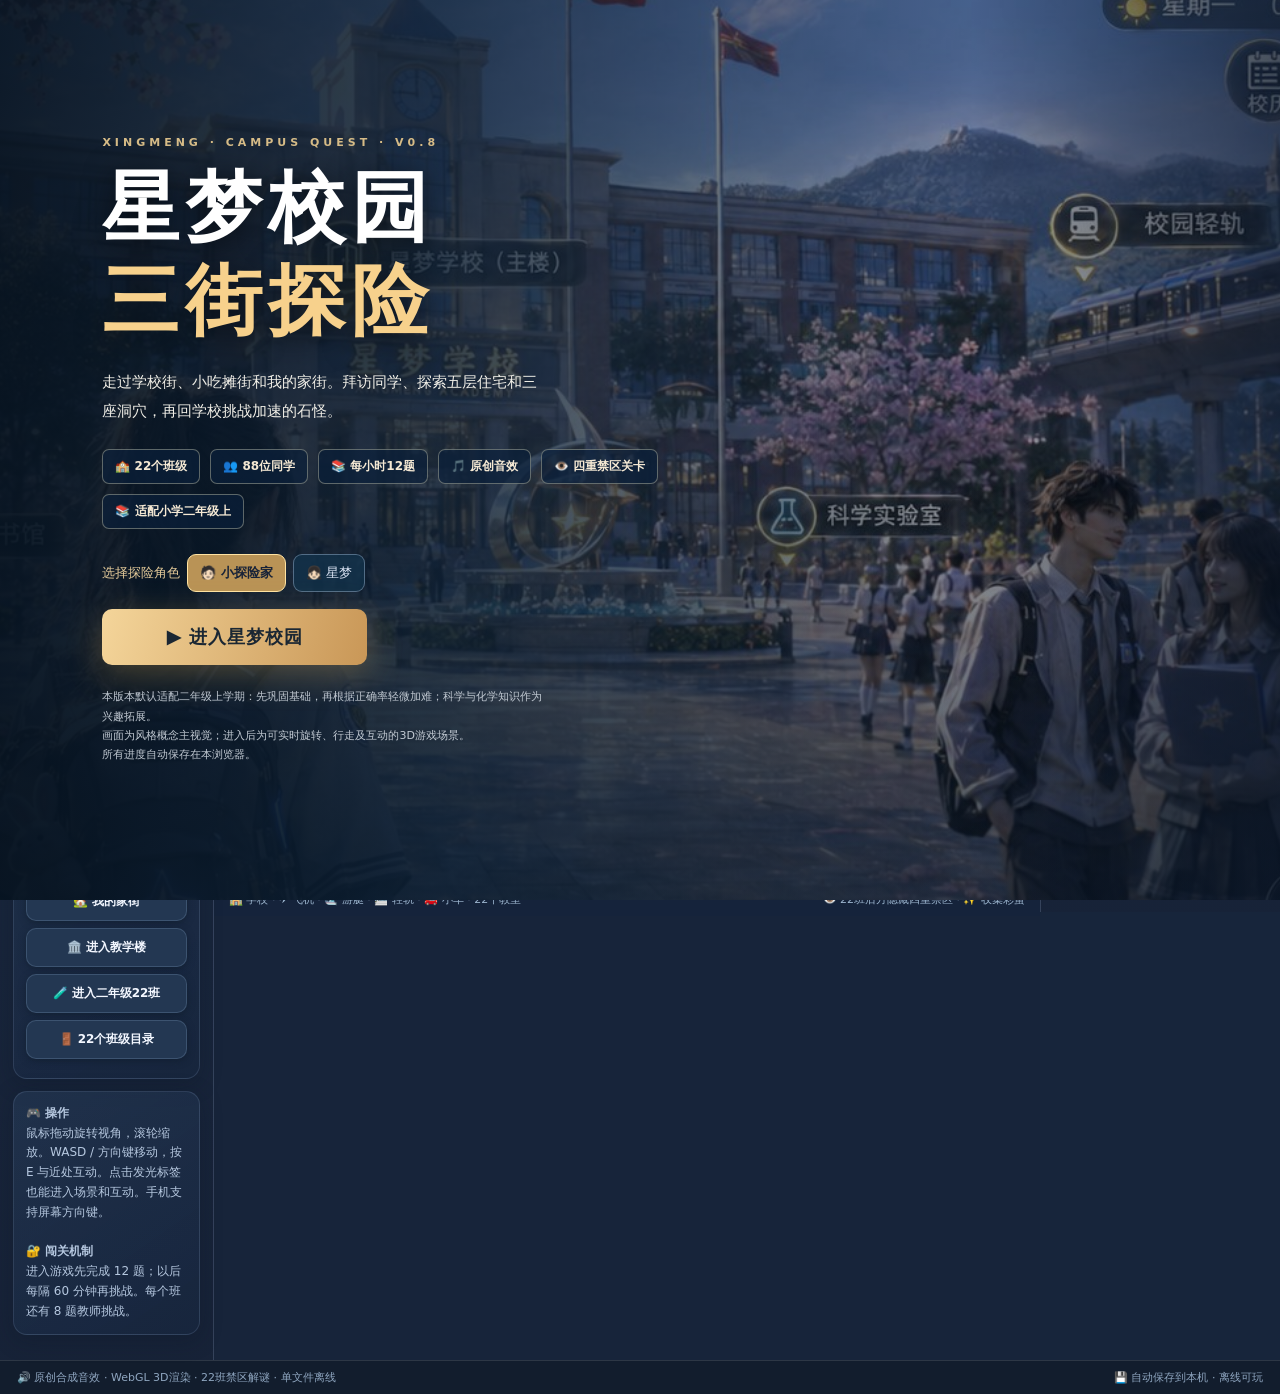
==== commit 0147f0e6: "Release Xingmeng Campus Adventure v0.8.0 Connect three streets, add houses and caves, and increase s" ====
--- a/xingmeng-campus-adventure/index.html
+++ b/xingmeng-campus-adventure/index.html
@@ -104,13 +104,15 @@
 .ride-panel span{color:#dbdace}.ride-panel button{min-height:36px;padding:4px 10px;color:#243440;background:#f0e1c7;border:1px solid #dec694;border-radius:7px;font:inherit;font-weight:800;cursor:pointer;touch-action:none}
 .ride-panel button:disabled,.snack-menu button:disabled{opacity:.5;cursor:default}.snack-menu{display:grid;gap:8px;margin:14px 0}.snack-menu button{display:flex;align-items:center;justify-content:space-between;gap:8px;padding:11px}
 .controls [data-move]{touch-action:none}
+.sprint-control{position:absolute;z-index:9;bottom:65px;right:12px;touch-action:none;min-height:40px}
+.map-links{display:grid;gap:8px;margin:14px 0}.map-links button{text-align:left;padding:10px 12px}.map-links small{display:block;margin-top:4px;font-weight:500}
 @media(max-width:600px){.ride-panel span{display:none}.ride-panel button{min-height:43px}}
 </style></head><body>
 <div class="app"><div id="welcome" class="welcome-layer" role="dialog" aria-label="星梦校园游戏入口">
 <div class="welcome-art"></div><div class="welcome-shade"></div>
-<div class="welcome-content"><div class="overline">XINGMENG · CAMPUS QUEST · V0.7</div><h1>星梦校园<br><em>放学街区</em></h1><p>走出校门，骑车、开车、坐轻轨，在放学街区挑一份小吃。回到校园，还可以进入22个班级，挑战行动更快的双角石怪和隐藏禁区。</p><div class="welcome-facts"><span>🏫 22个班级</span><span>👥 88位同学</span><span>📚 每小时12题</span><span>🎵 原创音效</span><span>👁️ 四重禁区关卡</span><span>📚 适配小学二年级上</span></div><div class="choose-character"><span>选择探险角色</span><button class="char-pick selected" data-avatar="0">🧑🏻 小探险家</button><button class="char-pick" data-avatar="1">👧🏻 星梦</button></div><button id="enterGame" class="enter-game">▶ 进入星梦校园</button><div class="welcome-note">本版本默认适配二年级上学期：先巩固基础，再根据正确率轻微加难；科学与化学知识作为兴趣拓展。<br>画面为风格概念主视觉；进入后为可实时旋转、行走及互动的3D游戏场景。<br>所有进度自动保存在本浏览器。</div></div></div><header class="top"><div class="brand"><div class="crest">🏛️</div><div><strong>星梦校园 · 成长探险</strong><small>立体校园 · 22班学院 · 角石魔影 · 四重秘密挑战</small></div></div><div class="statrow"><span class="pill" id="hStar">⭐ 0</span><span class="pill" id="hCoin">🪙 0</span><span class="pill" id="hStamp">🏅 0/22</span><span class="pill" id="hLevel">📚 二上 · 基础</span><span class="pill" id="hTimer">🔒 学习中</span></div><div class="toolbar"><button class="tool" id="soundBtn">🔇 开启音效</button><button class="tool" id="bagBtn">🎒 收藏</button><button class="tool" id="elementBtn">🧪 元素图鉴</button><button class="tool" id="learningBtn">📊 成长档案</button><button class="tool" id="parentBtn">⚙️ 学习设置</button><button class="tool" id="helpBtn">❓ 帮助</button></div></header>
-<div class="layout"><aside class="sidebar"><div class="section-title">📋 我的冒险任务</div><div class="panel sm"><b>🧒 当前学段：二年级上学期</b><br>语文、数学分开记录掌握情况。高正确率才会轻微提升难度，不自动跳到高年级。</div><div class="panel"><div id="taskList"></div><div class="progress"><i id="taskProg"></i></div><div class="tiny">完成主线、探索场景、结识88位同学，集齐22枚印章解锁毕业典礼，再解开22班后方的禁区传说。</div></div><div class="panel"><div class="section-title">🧭 快捷导航</div><button class="btn full" id="goMap">🌳 校园主地图</button><button class="btn full" id="goStreet">🚪 校门外 · 放学街区</button><button class="btn full" id="goHall">🏛️ 进入教学楼</button><button class="btn full" id="go22">🧪 进入二年级22班</button><button class="btn full hidden" id="goSecret">👁️ 继续22班禁区冒险</button><button class="btn full" id="goFloor">🚪 22个班级目录</button></div><div class="panel sm"><b>🎮 操作</b><br>鼠标拖动旋转视角，滚轮缩放。WASD / 方向键移动，按 E 与近处互动。点击发光标签也能进入场景和互动。手机支持屏幕方向键。<br><br><b>🔐 闯关机制</b><br>进入游戏先完成 12 题；以后每隔 60 分钟再挑战。每个班还有 8 题教师挑战。</div></aside>
-<main class="scene"><div class="scenehead"><div><div class="bread" id="bread">星梦世界 / 校园广场</div><div class="heading" id="sceneTitle">🌳 星梦校园 · 3D 探险广场</div></div><span class="badge" id="sceneTag">拖动鼠标可旋转 3D 视角</span></div><div class="viewport" id="view"><div class="stone-meter hidden" id="stoneMeter"><strong id="stoneMeterTitle">🪨 教室后方出现异动</strong><div id="stoneMeterText">石怪即将苏醒</div><div style="height:5px;background:#ffffff26;border-radius:15px"><i id="stoneMeterBar" style="width:1%"></i></div></div><div class="stone-particles" id="stoneParticles"></div><div class="ride-panel hidden" id="ridePanel">
+<div class="welcome-content"><div class="overline">XINGMENG · CAMPUS QUEST · V0.8</div><h1>星梦校园<br><em>三街探险</em></h1><p>走过学校街、小吃摊街和我的家街。拜访同学、探索五层住宅和三座洞穴，再回学校挑战加速的石怪。</p><div class="welcome-facts"><span>🏫 22个班级</span><span>👥 88位同学</span><span>📚 每小时12题</span><span>🎵 原创音效</span><span>👁️ 四重禁区关卡</span><span>📚 适配小学二年级上</span></div><div class="choose-character"><span>选择探险角色</span><button class="char-pick selected" data-avatar="0">🧑🏻 小探险家</button><button class="char-pick" data-avatar="1">👧🏻 星梦</button></div><button id="enterGame" class="enter-game">▶ 进入星梦校园</button><div class="welcome-note">本版本默认适配二年级上学期：先巩固基础，再根据正确率轻微加难；科学与化学知识作为兴趣拓展。<br>画面为风格概念主视觉；进入后为可实时旋转、行走及互动的3D游戏场景。<br>所有进度自动保存在本浏览器。</div></div></div><header class="top"><div class="brand"><div class="crest">🏛️</div><div><strong>星梦校园 · 成长探险</strong><small>立体校园 · 22班学院 · 角石魔影 · 四重秘密挑战</small></div></div><div class="statrow"><span class="pill" id="hStar">⭐ 0</span><span class="pill" id="hCoin">🪙 0</span><span class="pill" id="hStamp">🏅 0/22</span><span class="pill" id="hLevel">📚 二上 · 基础</span><span class="pill" id="hTimer">🔒 学习中</span></div><div class="toolbar"><button class="tool" id="soundBtn">🔇 开启音效</button><button class="tool" id="bagBtn">🎒 收藏</button><button class="tool" id="elementBtn">🧪 元素图鉴</button><button class="tool" id="learningBtn">📊 成长档案</button><button class="tool" id="parentBtn">⚙️ 学习设置</button><button class="tool" id="helpBtn">❓ 帮助</button></div></header>
+<div class="layout"><aside class="sidebar"><div class="section-title">📋 我的冒险任务</div><div class="panel sm"><b>🧒 当前学段：二年级上学期</b><br>语文、数学分开记录掌握情况。高正确率才会轻微提升难度，不自动跳到高年级。</div><div class="panel"><div id="taskList"></div><div class="progress"><i id="taskProg"></i></div><div class="tiny">完成主线、探索场景、结识88位同学，集齐22枚印章解锁毕业典礼，再解开22班后方的禁区传说。</div></div><div class="panel"><div class="section-title">🧭 快捷导航</div><button class="btn full" id="goMap">🌳 校园主地图</button><button class="btn full" id="worldMap">🗺️ 三街地图</button><button class="btn full" id="goSchoolStreet">🏫 学校街</button><button class="btn full" id="goStreet">🍡 小吃摊街</button><button class="btn full" id="goHomeStreet">🏡 我的家街</button><button class="btn full" id="goHall">🏛️ 进入教学楼</button><button class="btn full" id="go22">🧪 进入二年级22班</button><button class="btn full hidden" id="goSecret">👁️ 继续22班禁区冒险</button><button class="btn full" id="goFloor">🚪 22个班级目录</button></div><div class="panel sm"><b>🎮 操作</b><br>鼠标拖动旋转视角，滚轮缩放。WASD / 方向键移动，按 E 与近处互动。点击发光标签也能进入场景和互动。手机支持屏幕方向键。<br><br><b>🔐 闯关机制</b><br>进入游戏先完成 12 题；以后每隔 60 分钟再挑战。每个班还有 8 题教师挑战。</div></aside>
+<main class="scene"><div class="scenehead"><div><div class="bread" id="bread">星梦世界 / 校园广场</div><div class="heading" id="sceneTitle">🌳 星梦校园 · 3D 探险广场</div></div><span class="badge" id="sceneTag">拖动鼠标可旋转 3D 视角</span></div><div class="viewport" id="view"><div class="stone-meter hidden" id="stoneMeter"><strong id="stoneMeterTitle">🪨 教室后方出现异动</strong><div id="stoneMeterText">石怪即将苏醒</div><div style="height:5px;background:#ffffff26;border-radius:15px"><i id="stoneMeterBar" style="width:1%"></i></div></div><div class="stone-particles" id="stoneParticles"></div><button class="tool sprint-control hidden" id="sprintBtn" data-move="sprint">⚡ 按住冲刺</button><div class="ride-panel hidden" id="ridePanel">
  <strong id="rideSpeed"></strong><span id="rideTip"></span>
  <button id="rideBrake" data-move="brake">刹车</button><button id="rideDepart">发车</button>
  <button id="rideLeave">下车</button>
@@ -118,9 +120,9 @@
 <aside class="right"><div class="section-title" id="sceneSubTitle">🧭 当前可探索</div><div class="panel"><div class="sm" id="sceneDesc">校园里有许多可以深入探索的场景。</div></div><div class="scene-actions" id="actions"></div><div class="panel" id="classPanel"><div class="section-title">🏫 班级导航</div><div class="floorpicker"><button class="btn" id="floor1">1楼 · 1—11班</button><button class="btn" id="floor2">2楼 · 12—22班</button></div><div class="classgrid" id="classGrid"></div></div><button class="btn full" id="backBtn">↩ 返回上一场景</button></aside></div><footer class="foot"><span>🔊 原创合成音效 · WebGL 3D渲染 · 22班禁区解谜 · 单文件离线</span><span>💾 自动保存到本机 · 离线可玩</span></footer></div>
 <div class="dialogshade hidden" id="shade"><div class="dialog" role="dialog" aria-modal="true" aria-labelledby="dTitle"><div class="dialoghead"><span id="dTitle">魔法教室</span><button id="dClose" aria-label="关闭">✕</button></div><div class="dialogbody" id="dBody"></div></div></div><div class="toast hidden" id="toast" role="status"></div>
 <script>
-/* 星梦校园学习引擎 v0.7 | MIT | 目前正式支持：小学二年级上学期 */
+/* 星梦校园学习引擎 v0.8 | MIT | 目前正式支持：小学二年级上学期 */
 (function(root){'use strict';
-const VERSION='0.7.0';
+const VERSION='0.8.0';
 const LIMIT=180;
 const SUBJECTS={cn:'语文',ma:'数学',sci:'科学兴趣'};
 const LEVEL_TEXT=['','巩固基础','标准练习','轻度拓展'];
@@ -348,15 +350,358 @@
 
   function stoneTuning(horns, profile) {
     const single = horns === 1;
-    const base = single ? .72 : 1.55;
+    const base = 10 * (single ? .72 : 1.55);
     const speed = base * (profile.calm ? .72 : profile.mode === 'challenge' ? 1.25 : 1);
     return { speed, wake: single ? 3.5 : 2.8, rise: single ? 2.7 : 1.85 };
   }
 
+  function touchesPath(start, end, target, radius) {
+    const dx=end.x-start.x,dz=end.z-start.z,length=dx*dx+dz*dz;
+    const t=length ? clamp(((target.x-start.x)*dx+(target.z-start.z)*dz)/length,0,1) : 0;
+    return Math.hypot(target.x-start.x-t*dx,target.z-start.z-t*dz)<=radius;
+  }
+
   root.CampusWorld = {
     TRAINS, TRACK_Z, GATE_Z, STREET_SPAWN, PATH_LIMITS, VEHICLES, SHOPS, ITEMS,
-    moveOnFoot, stepVehicle, stepTrain, cleanSnacks, buySnack, stoneTuning
+    moveOnFoot, stepVehicle, stepTrain, cleanSnacks, buySnack, stoneTuning, touchesPath
   };
+})(globalThis);
+</script>
+<script>
+/* Data-driven streets, visits and cave cells. Geometry is generated offline by the game. */
+(function (root) {
+  'use strict';
+
+  const streets = [
+    { id:'school-street', icon:'🏫', name:'学校街', note:'星梦校园 · 操场外路 · 校门广场' },
+    { id:'street', icon:'🍡', name:'小吃摊街', note:'放学小吃 · 自行车 · 小车 · 双站轻轨' },
+    { id:'home-street', icon:'🏡', name:'我的家街', note:'五层住宅 · 三位同学家 · 三座探险洞' }
+  ];
+  const homeFloors = [
+    { name:'1 楼 · 客厅和厨房', item:'家庭相册', style:'living', color:'#c59b72' },
+    { name:'2 楼 · 卧室和阅读角', item:'星星书签', style:'study', color:'#98a4be' },
+    { name:'3 楼 · 家庭科学室', item:'实验观察笔记', style:'science', color:'#7eaba8' },
+    { name:'4 楼 · 模型工坊', item:'轻轨模型图纸', style:'workshop', color:'#bd935e' },
+    { name:'5 楼 · 屋顶花园', item:'屋顶星图', style:'roof', color:'#8eb29b' }
+  ];
+  const houses = [
+    { index:0, x:-19, color:'#c69b7e', styles:['living','study'], items:['友谊明信片','图书交换卡'] },
+    { index:1, x:14, color:'#99abb9', styles:['study','science'], items:['折纸小船','元素贴纸'] },
+    { index:2, x:26, color:'#b9a681', styles:['living','workshop'], items:['放学合影画','小车模型'] }
+  ];
+  const caves = [
+    { id:'cave-lantern', name:'灯笼洞', item:'萤石挂件', x:-24, colors:['#66677a','#40465a','#e4ad60'],
+      rows:['#########','#...T...#','#.#####.#','#.......#','###.###.#','#...#...#','#.S...>.#','#########'] },
+    { id:'cave-crystal', name:'晶石洞', item:'蓝晶标本', x:0, colors:['#6d7891','#4b536e','#83c3df'],
+      rows:['#########','#..T....#','#.####..#','#...#...#','#.#...#.#','#.#####.#','#<..S..>#','#########'] },
+    { id:'cave-stream', name:'回声水洞', item:'水纹徽章', x:25, colors:['#5c7480','#425460','#96d4c5'],
+      rows:['#########','#......T#','#.###.#.#','#.#.....#','#...###.#','#.#.....#','#<..S...#','#########'] }
+  ];
+  const CELL = 2.6;
+  const caveById = id => caves.find(c => c.id === id);
+  const homeById = id => {
+    const match = /^home-([1-5])$/.exec(id);
+    return match ? {floor:Number(match[1]),...homeFloors[Number(match[1])-1]} : null;
+  };
+  const friendById = id => {
+    const match = /^friend-([1-3])-([12])$/.exec(id);
+    return match ? {house:houses[Number(match[1])-1],floor:Number(match[2])} : null;
+  };
+  const isScene = id => typeof id === 'string' &&
+    (id === 'school-street' || id === 'home-street' || Boolean(caveById(id) || homeById(id) || friendById(id)));
+  const isOutdoor = id => streets.some(s => s.id === id);
+  const outdoorBounds = { minX:-35,maxX:35,minZ:-13,maxZ:14 };
+  const caveBounds = { minX:-11.6,maxX:11.6,minZ:-10.3,maxZ:10.3 };
+  const roomBounds = { minX:-10.5,maxX:10.5,minZ:-7,maxZ:8 };
+
+  function bounds(id) {
+    if (isOutdoor(id) && id !== 'street') return outdoorBounds;
+    if (caveById(id)) return caveBounds;
+    return isScene(id) ? roomBounds : null;
+  }
+
+  function findCell(cave, token) {
+    const row = cave.rows.findIndex(line => line.includes(token));
+    if (row === -1) return null;
+    const col = cave.rows[row].indexOf(token);
+    return {x:(col-4)*CELL,z:(row-3.5)*CELL};
+  }
+
+  function cavePassable(cave, x, z) {
+    const row = Math.floor(z/CELL+4), col = Math.floor(x/CELL+4.5);
+    return Boolean(cave.rows[row]?.[col] && cave.rows[row][col] !== '#');
+  }
+
+  function spawn(id, previous) {
+    if (id === 'campus' && previous === 'school-street') return {x:0,z:27};
+    if (id === 'school-street') return previous === 'street' ? {x:29,z:0} : {x:-15,z:-7};
+    if (id === 'street') {
+      if (previous === 'school-street') return {x:-36,z:0};
+      if (previous === 'home-street') return {x:36,z:0};
+    }
+    if (id === 'home-street') {
+      if (previous === 'street') return {x:-29,z:0};
+      const cave = caveById(previous), friend = friendById(previous);
+      if (cave) return {x:cave.x,z:7};
+      if (friend) return {x:friend.house.x,z:-4};
+      return {x:-5,z:-4};
+    }
+    const cave = caveById(id);
+    if (cave) {
+      const linked = previous === caves[caves.indexOf(cave)-1]?.id ? '<' : previous === caves[caves.indexOf(cave)+1]?.id ? '>' : 'S';
+      return findCell(cave,linked) || findCell(cave,'S');
+    }
+    return isScene(id) ? {x:0,z:6} : null;
+  }
+
+  function parent(id) {
+    if (id === 'school-street') return 'campus';
+    if (id === 'street') return 'school-street';
+    if (id === 'home-street') return 'street';
+    const home = homeById(id), friend = friendById(id);
+    if (home) return home.floor === 1 ? 'home-street' : 'home-' + (home.floor-1);
+    if (friend) return friend.floor === 1 ? 'home-street' : 'friend-' + (friend.house.index+1) + '-1';
+    return caveById(id) ? 'home-street' : null;
+  }
+
+  function walkingExit(id, {x,z}) {
+    if (id === 'school-street') {
+      if (Math.abs(x+15)<2.25 && z<=-11.5) return 'campus';
+      if (x>=33 && Math.abs(z)<3.8) return 'street';
+    }
+    if (id === 'street' && Math.abs(z)<3.8) {
+      if (x<=-41) return 'school-street';
+      if (x>=41) return 'home-street';
+    }
+    if (id === 'home-street' && x<=-33 && Math.abs(z)<3.8) return 'street';
+    return null;
+  }
+
+  function move(id, position, input, dt) {
+    const limits = bounds(id);
+    const cave = caveById(id);
+    const scale = 9 * dt / (Math.hypot(input.x,input.z) || 1);
+    const clamp = (v,a,b) => Math.min(b,Math.max(a,v));
+    const x = clamp(position.x + input.x * scale,limits.minX,limits.maxX);
+    const z = clamp(position.z + input.z * scale,limits.minZ,limits.maxZ);
+    if (!cave) {
+      const buildings = id === 'home-street' ? [-5,...houses.map(h=>h.x)] : id === 'school-street' ? [17] : [];
+      const blocked = (px,pz) => (pz < -7.15 && buildings.some(center=>Math.abs(center-px)<4.5)) ||
+        (id === 'school-street' && pz < -12.15 && Math.abs(px+15)>2.25);
+      const nx = blocked(x,position.z) ? position.x : x;
+      return {x:nx,z:blocked(nx,z) ? position.z : z};
+    }
+    const fits = (px,pz) => [[-.22,0],[.22,0],[0,-.22],[0,.22]].every(([dx,dz]) => cavePassable(cave,px+dx,pz+dz));
+    const nx = fits(x,position.z) ? x : position.x;
+    return {x:nx,z:fits(nx,z) ? z : position.z};
+  }
+
+  function houseMesh(m,x,z,color,levels) {
+    const h = levels * 1.2 + 1.1;
+    m.roundBox(x,h/2,z,8.6,h,5.4,.22,color,4);
+    m.roundBox(x,h+.18,z,9.05,.35,5.8,.12,'#686674',4);
+    for (let floor=0;floor<levels;floor++) {
+      const y=1.15+floor*1.2;
+      for (const dx of [-2.48,2.48]) {
+        m.roundBox(x+dx,y,z+2.73,1.65,.83,.11,.051,'#5d7986',4);
+        m.box(x+dx,y,z+2.8,.08,.83,.045,'#ddd6c1');
+      }
+      if (floor) m.roundBox(x,y,z+2.73,1.6,.76,.11,.049,'#82979d',4);
+    }
+    m.roundBox(x,.96,z+2.78,1.55,1.88,.18,.085,'#846448',4);
+    m.box(x,.08,z+3.33,2.1,.16,1.22,'#baad96');
+  }
+
+  function caveMouth(m,x,z) {
+    for (let i=0;i<9;i++) {
+      const a=i*Math.PI/8;
+      m.sphere(x+Math.cos(a)*2,Math.sin(a)*2.1+.15,z,.65,'#737882',12,8,[1,1.1,1.35]);
+    }
+    m.roundBox(x,1,z+.19,3.23,2.08,.25,.11,'#293344',5);
+    m.sphere(x+2.38,1.18,z-.2,.16,'#f3c47d',10,7);
+  }
+
+  function outdoor(m,home,{tree,lamp,bench}) {
+    m.box(0,-.57,0,76,1,34,home?'#84a38a':'#86a58c');
+    m.box(0,-.053,0,74,.13,8.2,'#60686b');
+    for (const z of [-5.9,5.9]) {
+      m.box(0,.04,z,74,.17,3.45,'#c9bdab');
+      m.box(0,.092,z*.71,74,.19,.23,'#d5c5ab');
+      for(let x=-35;x<36;x+=2.35)m.box(x,.135,z,.028,.017,3.42,'#a7a194');
+    }
+    for(let x=-34;x<=34;x+=4.9)m.box(x,.025,0,2.6,.02,.12,'#d3c59e');
+    for (const x of [-31,-11,7,31]) {
+      tree(m,x,8.5,1.05,home&&x===7);
+      lamp(m,x,-6.2);
+    }
+    for (const x of [-28,4,23]) bench(m,x,6.35);
+    if (home) {
+      houseMesh(m,-5,-10,'#d6b393',5);
+      houses.forEach(house => houseMesh(m,house.x,-10,house.color,2));
+      caves.forEach(c => caveMouth(m,c.x,11.3));
+    } else {
+      for(const x of [-31,-24,-6,2,10,18,26,34]) {
+        m.roundBox(x,.7,-12.7,5.4,1.42,.68,.09,'#bca18a',3);
+        m.box(x,1.67,-12.7,5.4,.25,.34,'#596e66');
+        tree(m,x,-10.6,.65);
+      }
+      for(const x of [-17.55,-12.45]) {
+        m.roundBox(x,1.95,-12,1.04,3.9,1.12,.12,'#be9c81',4);
+        m.sphere(x,4.02,-12,.32,'#ead2a1',12,8);
+      }
+      m.roundBox(-15,4.02,-12,5.9,.52,.64,.16,'#576b62',4);
+      for(let z=-3.6;z<4;z+=.8)m.box(-15,.033,z,3.8,.015,.39,'#e7decb');
+      houseMesh(m,17,-10.1,'#bcaa89',2);
+    }
+  }
+
+  function doorMesh(m,x,z,color) {
+    m.roundBox(x,1.43,z,1.68,2.76,.19,.084,color,5);
+    m.sphere(x+.56,1.43,z+.13,.085,'#c9ad75',10,7);
+  }
+
+  function room(m,style,color) {
+    const roof=style==='roof';
+    m.box(0,-.29,0,24,.54,18,roof?'#b9b597':'#ba9979');
+    m.box(0,roof?.5:2.45,-8.66,24,roof?1:4.9,.42,roof?'#879e80':'#e0d3bc');
+    for(const x of [-11.85,11.85])m.box(x,roof?.5:2,0,.35,roof?1:4,17.7,'#ded3c1');
+    for(let x=-10;x<=10;x+=1.33)m.box(x,-.009,0,.03,.025,17.6,roof?'#a6a88c':'#a48668');
+    for(const x of [-7,0,7]) {
+      m.box(x,roof?.65:3.02,-8.39,2.8,roof?.5:1.5,.1,roof?'#637f68':'#8ba9b2');
+      if(!roof)m.box(x,3.02,-8.32,.07,1.52,.06,'#f1e8d4');
+    }
+    m.roundBox(0,.026,1.22,7,.065,4.3,.03,color,5);
+    const table = (x,z,w=3,d=1.6) => {
+      m.roundBox(x,1.01,z,w,.18,d,.08,'#9b7659',5);
+      for(const dx of [-1,1])for(const dz of [-1,1])m.box(x+dx*(w/2-.2),.52,z+dz*(d/2-.2),.14,1,.14,'#80634f');
+    };
+    if (style==='living') {
+      m.roundBox(-6,.72,-2,4.4,.84,1.7,.3,color,6);
+      m.roundBox(-6,1.31,-2.62,4.4,1.1,.45,.2,color,6);
+      table(-5,1);
+      m.roundBox(6,1,-4.4,6,1.8,1.42,.22,'#aa917b',6);
+      m.box(6,2,-4.35,6.05,.17,1.48,'#c8bbb0');
+      for(let i=0;i<4;i++)m.cylinder(5.25+(i%2)*.49,2.1,-4.7+Math.floor(i/2)*.54,.19,.08,'#6f7273',12);
+    } else if(style==='study') {
+      m.roundBox(-6,.52,-2.7,2.6,.83,4.3,.24,'#95785e',6);
+      m.roundBox(-6,.97,-2.55,2.4,.43,3.72,.2,color,6);
+      m.roundBox(-6,1.19,-3.98,1.86,.25,.86,.11,'#ece2d4',5);
+      table(6,-2.4);
+      for(let i=0;i<12;i++)m.box(4.58+i%6*.49,1.6+Math.floor(i/6)*.8,-5.65,.23,.67,.43,['#ac796f','#87a7a5','#c6aa7b'][i%3]);
+    } else if(style==='roof') {
+      for(const x of [-6,0,6])for(const z of [-5,-1]) {
+        m.roundBox(x,.33,z,2.25,.64,1.29,.13,'#9e7d63',4);
+        for(let i=0;i<4;i++)m.sphere(x-.73+i*.48,.72+(i%2)*.19,z,.26,['#699071','#bd929f','#8ca678','#d0a66f'][i],10,7);
+      }
+      m.cylinder(4,1.15,4,.115,2.3,'#56666d',14);
+      m.line([4,2.27,4],[4.67,2.83,4.2],.21,'#778fa0');
+    } else {
+      table(-5,-2,4.2,2.4);table(5,-4,4.6,2.1);
+      for(let i=0;i<5;i++){
+        const x=-6.5+i*.72;
+        if(style==='science'){
+          m.cylinder(x,1.37,-2,.17,.56,['#719baa','#88af99','#c0a66b'][i%3],14);
+          m.sphere(x,1.2,-2,.21,'#b8d1c9',12,7);
+        } else {
+          m.roundBox(x,1.27,-2,.62,.35,.62,.11,['#72969e','#ad8772','#aa9c79'][i%3],4);
+          m.sphere(x,1.13,-1.7,.08,'#28333a',10,6);
+        }
+      }
+    }
+  }
+
+  function caveMesh(m,cave) {
+    const [floor,wall,crystal]=cave.colors;
+    m.box(0,-.44,0,24,.74,21,'#373e4c');
+    for(const [r,row] of cave.rows.entries())for(const [c,tile] of [...row].entries()){
+      const x=(c-4)*CELL,z=(r-3.5)*CELL;
+      if(tile==='#') {
+        if(![[r-1,c],[r+1,c],[r,c-1],[r,c+1]].some(([a,b])=>cave.rows[a]?.[b]&&cave.rows[a][b]!=='#'))continue;
+        const h=1.3+(r*7+c*3)%6*.21;
+        m.roundBox(x,h/2,z,CELL+.06,h,CELL+.06,.32,wall,3);
+        if((r+c)%3===0)m.sphere(x,h+.13,z,.51,wall,10,6,[1.4,.58,1]);
+      } else {
+        m.box(x,-.041,z,CELL,.09,CELL,(r+c)%2?floor:wall);
+        if((r+c)%4===0)m.sphere(x+.61,.09,z+.56,.18,crystal,9,5,[1,.8,.8]);
+      }
+    }
+    const item=findCell(cave,'T');
+    for(let i=0;i<5;i++) {
+      const a=i*Math.PI*.4;
+      const x=item.x+Math.cos(a)*.42,z=item.z+Math.sin(a)*.42;
+      m.cone(x,.76+(i%2)*.21,z,.24,1.34,crystal,6);
+    }
+  }
+
+  function build(id,m,add,api) {
+    const {marker,go,tree,lamp,bench,character,collect,students,person}=api;
+    const register=(kind,label,key,x,y,z,fn)=>{marker(kind,label,key,x,y,z,fn);add(label,fn);};
+    const door=(label,target,x,y,z)=>register('door',label,target,x,y,z,()=>go(target));
+    const treasure=(label,key,x,y,z)=>register('item','✨ 寻找'+label,key,x,y,z,()=>collect(key,label));
+    const home=homeById(id),friend=friendById(id),cave=caveById(id);
+    const outside={theta:.25,phi:.99,dist:61,target:[0,1.2,0]};
+    const inside={theta:.22,phi:1.04,dist:25,target:[0,1.8,-1]};
+    if(id==='school-street'){
+      outdoor(m,false,api);
+      door('🏫 穿过校门 · 进入星梦校园','campus',-15,4.75,-12);
+      door('🍡 沿街向东 · 小吃摊街','street',32,1.9,0);
+      return {title:'🏫 学校街',desc:'这条街通向学校南门。走到校门可返回校园，沿道路向右一直走，可以到小吃摊街。',camera:outside};
+    }
+    if(id==='home-street'){
+      outdoor(m,true,api);
+      door('🍡 沿街向西 · 小吃摊街','street',-32,1.9,0);
+      door('🏠 回我的家 · 五层住宅','home-1',-5,7.4,-8.8);
+      for(const h of houses){
+        const p=students[h.index];
+        door('🏡 去'+p.name+'同学家','friend-'+(h.index+1)+'-1',h.x,4.2,-8.9);
+      }
+      for(const c of caves)door('🪨 探索'+c.name,c.id,c.x,3.05,10.6);
+      return {title:'🏡 我的家街',desc:'一排住宅、一座五层的家和三个洞口。选一位 22 班同学拜访，或从街对面的洞口出发探险。',camera:outside};
+    }
+    if(home){
+      room(m,home.style,home.color);
+      doorMesh(m,-9,-8.28,'#967b62');doorMesh(m,9,-8.28,'#708c86');
+      if(home.floor<5)door('⬆️ 上 '+(home.floor+1)+' 楼','home-'+(home.floor+1),9,2.7,-7.9);
+      if(home.floor>1)door('⬇️ 下 '+(home.floor-1)+' 楼','home-'+(home.floor-1),-9,2.7,-7.9);
+      door('🚪 回到我的家街','home-street',0,2.4,7);
+      treasure(home.item,'home-discovery-'+home.floor,home.floor===5?4:-5,2.2,1.1);
+      return {title:'🏠 我的家 / '+home.name,desc:'从楼梯去其他楼层。每层藏着一件独特的小物品，可以收进探险收藏。',camera:inside};
+    }
+    if(friend){
+      const {house,floor}=friend,p=students[house.index];
+      room(m,house.styles[floor-1],house.color);
+      character(m,3.8,0,-1.2,p.seed);
+      register('person','💬 和'+p.name+'聊一聊','friend-talk',3.8,2.75,-1.2,()=>
+        person(p, floor===1?'放学啦，欢迎来我家！楼上有我喜欢的小收藏。':'这是我的小天地。我留了一件纪念品给你。',{key:'home-visit-'+house.index+'-'+floor}));
+      doorMesh(m,9,-8.28,'#877d8c');
+      door(floor===1?'⬆️ 上 2 楼':'⬇️ 下 1 楼','friend-'+(house.index+1)+'-'+(3-floor),9,2.8,-7.9);
+      door('🚪 回到我的家街','home-street',0,2.4,7);
+      treasure(house.items[floor-1],'friend-discovery-'+house.index+'-'+floor,-5,2.2,1.1);
+      return {title:'🏡 '+p.name+'同学家 · '+floor+' 楼',desc:'可以和同学打招呼、上下楼，或者看看房间里有什么特别的小物品。',camera:inside};
+    }
+    if(cave){
+      caveMesh(m,cave);
+      const idx=caves.indexOf(cave),start=findCell(cave,'S'),item=findCell(cave,'T');
+      door('🚪 从洞口返回我的家街','home-street',start.x,1.9,start.z);
+      for(const [symbol,next] of [['<',caves[idx-1]],['>',caves[idx+1]]]){
+        if(!next)continue;
+        const point=findCell(cave,symbol);
+        door('🔦 沿隧道进入'+next.name,next.id,point.x,1.9,point.z);
+      }
+      register('item','✨ 寻找'+cave.item,'cave-discovery-'+idx,item.x,1.75,item.z,()=>{
+        const position=api.player();
+        if(Math.hypot(position.x-item.x,position.z-item.z)>2.2) {
+          api.toast('沿洞内通道走到发亮的石头附近，再收集纪念品。');
+          return;
+        }
+        collect('cave-discovery-'+idx,cave.item);
+      });
+      return {title:'🪨 '+cave.name,desc:'沿着石墙之间的通道找纪念品。三座洞之间有相连的隧道，岩壁会挡住脚步。',camera:{theta:.05,phi:.85,dist:32,target:[0,.5,0]}};
+    }
+    return null;
+  }
+
+  root.CampusDistricts={streets,caves,findCell,cavePassable,isScene,isOutdoor,bounds,spawn,parent,walkingExit,move,build};
 })(globalThis);
 </script>
 <script>
@@ -365,8 +710,8 @@
   'use strict';
 
   const HOUR = 3600000;
-  const KEY = 'star-dream-3d-v7';
-  const KEYS = [KEY, 'star-dream-3d-v6', 'star-dream-3d-v5', 'star-dream-3d-v4'];
+  const KEY = 'star-dream-3d-v8';
+  const KEYS = [KEY, 'star-dream-3d-v7', 'star-dream-3d-v6', 'star-dream-3d-v5', 'star-dream-3d-v4'];
   const STONE_CLASSES = [4, 9, 15, 22];
   const text = (value, limit = 500) => typeof value === 'string' && value.length <= limit;
   const count = (value, max, fallback = 0) =>
@@ -427,8 +772,11 @@
       if (plan) classPlans[c] = plan;
     }
     learning.classPlans = classPlans;
-    const spawn = scene === 'street' ? root.CampusWorld.STREET_SPAWN : { x: 0, z: 8 };
-    const limits = scene === 'street' ? root.CampusWorld.PATH_LIMITS :
+    const districtSpawn = root.CampusDistricts.spawn(scene);
+    const spawn = districtSpawn || (scene === 'street' ? root.CampusWorld.STREET_SPAWN : { x:0,z:8 });
+    const cave = root.CampusDistricts.caves.find(c => c.id === scene);
+    const validCavePosition = !cave || root.CampusDistricts.cavePassable(cave,raw.px,raw.pz);
+    const limits = scene === 'street' ? root.CampusWorld.PATH_LIMITS : root.CampusDistricts.bounds(scene) ||
       {minX:scene === 'campus' ? -44 : scene.startsWith('floor-') ? -42 : -10.5,
        maxX:scene === 'campus' ? 44 : scene.startsWith('floor-') ? 42 : 10.5,
        minZ:scene === 'campus' ? -32 : -7,maxZ:scene === 'campus' ? 34 : 8};
@@ -437,7 +785,7 @@
     const floor = scene.startsWith('class-') ? (Number(scene.slice(6)) > 11 ? 2 : 1) :
       scene.startsWith('floor-') ? Number(scene.slice(6)) : raw.floor === 2 ? 2 : 1;
     return {
-      version: 7,
+      version: 8,
       avatar: raw.avatar === 1 ? 1 : 0,
       scene, floor, round, locked,
       progress: hourly ? count(raw.progress, 11) : 0,
@@ -448,8 +796,8 @@
       eggs: strings(raw.eggs), visits: strings(raw.visits), talk: strings(raw.talk), flags: strings(raw.flags),
       graduated: raw.graduated === true,
       audio: raw.audio === true,
-      px: coordinate(raw.px, spawn.x, limits.minX, limits.maxX),
-      pz: coordinate(raw.pz, spawn.z, limits.minZ, limits.maxZ),
+      px: coordinate(validCavePosition ? raw.px : NaN, spawn.x, limits.minX, limits.maxX),
+      pz: coordinate(validCavePosition ? raw.pz : NaN, spawn.z, limits.minZ, limits.maxZ),
       learning, snacks: root.CampusWorld.cleanSnacks(raw.snacks),
       stoneQuizProgress: flagsOf(raw.stoneQuizProgress, STONE_CLASSES),
       secretMonsterProgress: count(raw.secretMonsterProgress, 3),
@@ -461,7 +809,7 @@
     for (const key of KEYS) {
       try {
         const value = JSON.parse(storage.getItem(key) || 'null');
-        if (value && Number.isInteger(value.version) && value.version >= 4 && value.version <= 7) {
+        if (value && Number.isInteger(value.version) && value.version >= 4 && value.version <= 8) {
           return normalize(value, isScene);
         }
       } catch {
@@ -670,7 +1018,8 @@
         marker(kind, label, id, x, y, z, callback, anchor);
         add(label, callback);
       };
-      bind('door', '🏫 穿过校门 · 返回校园', 'enter-campus', 0, 5.05, W.GATE_Z, () => api.go('campus'));
+      bind('door', '🏫 返回学校街', 'school-street', -42, 2.1, 0, () => api.go('school-street'));
+      bind('door', '🏡 沿街向东 · 我的家街', 'home-street', 42, 2.1, 0, () => api.go('home-street'));
       for (const [kind, spec] of Object.entries(W.VEHICLES)) {
         const label = kind === 'bike' ? '🚲 骑自行车' : '🚙 驾驶校园小车';
         bind('item', label, 'ride-' + kind, spec.start.x, 2.3, spec.start.z, () => mount(kind),
@@ -685,8 +1034,8 @@
       }
       add('🎒 我的零食袋', showBag);
       return {
-        title: '🌆 校门外 · 放学街区',
-        desc: '沿树荫路出入校门。可骑自行车、驾驶小车、乘轻轨来回两站，也能在三个摊位用游戏金币买零食。',
+        title: '🍡 小吃摊街 · 放学街区',
+        desc: '街西通学校街，街东通我的家街。可骑车、开车、乘轻轨，或在三个摊位用游戏金币买零食。',
         camera: { theta: .28, phi: .98, dist: 81, target: [0, 1.6, 4] }
       };
     }
@@ -919,7 +1268,7 @@
 };
 function isScene(id) {
   return typeof id === 'string' && (
-    ['campus', 'street', 'hall', 'floor-1', 'floor-2'].includes(id) ||
+    ['campus', 'street', 'hall', 'floor-1', 'floor-2'].includes(id) || CampusDistricts.isScene(id) ||
     /^class-([1-9]|1[0-9]|2[0-2])$/.test(id) || Object.hasOwn(secretParents, id) ||
     Object.hasOwn(zones, id) || Object.values(zones).some(z => z.children.some(([child]) => child === id))
   );
@@ -936,7 +1285,7 @@
 const fx={click:()=>sound(430,.08,'sine',.035),success:()=>{sound(523,.13);sound(659,.12,'sine',.06,.12);sound(784,.22,'sine',.05,.26)},wrong:()=>{sound(215,.17,'triangle',.06);sound(176,.23,'triangle',.04,.13)},coin:()=>{sound(790,.09,'sine',.06);sound(1046,.18,'sine',.06,.09)},unlock:()=>{[392,523,659,784].forEach((x,i)=>sound(x,.25,'sine',.055,i*.12))}};
 function music(){clearInterval(musicTimer);if(!s.audio)return;let ix=0,mel=[262,330,392,330,294,349,440,392,330,294,262,392,349,330,294,262];musicTimer=setInterval(()=>{if(!s.audio)return; sound(mel[ix%mel.length],.24,'sine',.014);ix++;},780)}
 function toast(msg){const b=$('toast');b.textContent=msg;b.classList.remove('hidden');clearTimeout(toastTimer);toastTimer=setTimeout(()=>b.classList.add('hidden'),3200)}
-function hud(){ if($('goSecret'))$('goSecret').classList.toggle('hidden',!s.flags.includes('secret-seen')); $('hStar').textContent='⭐ '+s.star; $('hCoin').textContent='🪙 '+s.coin; $('hStamp').textContent='🏅 '+s.stamps.length+'/22';$('hLevel').textContent='📚 二上 · 语'+s.learning.subjects.cn.level+' 数'+s.learning.subjects.ma.level;let q=[['完成12道每小时题',!s.locked],['认识20位同学',s.talk.length>=20],['集齐22枚班级印章',s.stamps.length>=22],['探索12处隐藏彩蛋',s.eggs.length>=12],['走出校门看看放学街区',s.visits.includes('street')],['破解22班禁区四重谜题',s.flags.includes('secret-clear')],['救出四间教室的同学',[4,9,15,22].every(c=>s.flags.includes('stone-cleared-'+c))]];$('taskList').innerHTML=q.map(([t,on])=>'<div class="quest">'+(on?'✅':'⬜')+' '+t+'</div>').join('');$('taskProg').style.width=(100*q.filter(x=>x[1]).length/q.length)+'%';}
+function hud(){ if($('goSecret'))$('goSecret').classList.toggle('hidden',!s.flags.includes('secret-seen')); $('hStar').textContent='⭐ '+s.star; $('hCoin').textContent='🪙 '+s.coin; $('hStamp').textContent='🏅 '+s.stamps.length+'/22';$('hLevel').textContent='📚 二上 · 语'+s.learning.subjects.cn.level+' 数'+s.learning.subjects.ma.level;let q=[['完成12道每小时题',!s.locked],['认识20位同学',s.talk.length>=20],['集齐22枚班级印章',s.stamps.length>=22],['探索12处隐藏彩蛋',s.eggs.length>=12],['走过三条街',CampusDistricts.streets.every(area=>s.visits.includes(area.id))],['破解22班禁区四重谜题',s.flags.includes('secret-clear')],['救出四间教室的同学',[4,9,15,22].every(c=>s.flags.includes('stone-cleared-'+c))]];$('taskList').innerHTML=q.map(([t,on])=>'<div class="quest">'+(on?'✅':'⬜')+' '+t+'</div>').join('');$('taskProg').style.width=(100*q.filter(x=>x[1]).length/q.length)+'%';}
 function reward(star=1,coin=5){s.star+=star;s.coin+=coin;hud();save();fx.coin()}
 function action(kind,title,id,x,y,z,fn){sceneMarkers.push({kind,title,id,x,y,z,fn});return [kind,title,id,x,y,z,fn]}
 function guard(fn){if(modalOpen())return;if(s.locked){openQuiz();return}fx.click();fn()}
@@ -950,10 +1299,10 @@
   if (id.startsWith('class-')) s.floor = Number(id.slice(6)) <= 11 ? 1 : 2;
   if (id.startsWith('floor-')) s.floor = Number(id.slice(6));
   if (!s.visits.includes(id)) { s.visits.push(id); s.coin += 2; toast('发现新地点：+2金币！'); }
-  const spawn = id === 'street' ? CampusWorld.STREET_SPAWN : {x:0, z:previous === 'street' && id === 'campus' ? 27 : 6};
+  const spawn = CampusDistricts.spawn(id,previous) || (id === 'street' ? CampusWorld.STREET_SPAWN : {x:0,z:6});
   s.px = spawn.x;
   s.pz = spawn.z;
-  playerHeading = id === 'street' ? 0 : Math.PI;
+  playerHeading = CampusDistricts.isOutdoor(id) ? 0 : Math.PI;
   clearInput();
   neighborhood.reset();
   fx.click();
@@ -963,7 +1312,9 @@
 function back() {
   const id = s.scene;
   if (id === 'campus') return;
-  if (Object.hasOwn(secretParents, id)) go(secretParents[id]);
+  const districtParent = CampusDistricts.parent(id);
+  if (districtParent) go(districtParent);
+  else if (Object.hasOwn(secretParents, id)) go(secretParents[id]);
   else if (id.startsWith('class-')) go('floor-' + s.floor);
   else if (id.startsWith('floor-')) go('hall');
   else if (id.includes('-')) go(id.split('-')[0]);
@@ -1336,7 +1687,7 @@
 for(let k=0;k<5;k++){m.box(-2.6+k*.35,3.1,-8.35,.12,.12,.08,'#f6efdf')}
 m.cylinder(6.5,.9,-4.0,.36,.45,'#c9b6a2');m.sphere(6.5,1.45,-4,.45,'#5aab76',9,6);
 if(c===22){for(let k=0;k<4;k++){m.box(3.3+k*.55,1.5,-4.1,.46,.53,.46,['#a3b9ed','#e4adbe','#b7ddb1','#f5d794'][k]);m.box(3.3+k*.55,1.8,-3.86,.25,.08,.08,'#fbfbf6')}}
-for(let i=0;i<3;i++)for(let j=0;j<2;j++){let x=-5+i*5,z=-.5+j*3.4;m.box(x,.95,z,2.6,.16,1.25,'#bd936c');m.box(x,.45,z-.35,.16,.85,.18,'#96765d');m.box(x,.45,z+.4,.16,.85,.18,'#96765d');m.box(x,1.03,z-.2,.9,.05,.4,'#f5e0a7')}m.box(8,2,-6,3.0,3.6,1.2,'#a87861');for(let j=0;j<4;j++)m.box(8,.7+j*.78,-5.3,2.6,.09,.65,'#f2cda1');for(let j=0;j<15;j++)m.box(6.8+j%5*.58,1.3+Math.floor(j/5)*.73,-4.8,.11,.55,.26,['#639ab9','#d9b16d','#a97cba'][j%3]);character(m,-7,0,-4.2,500+c,true);let ps=studentsFor(c);character(m,-6,0,3.0,ps[0].seed);character(m,-2,0,3.0,ps[1].seed);character(m,2,0,3.0,ps[2].seed);if(!isStoneClass(c)||s.flags.includes('stone-cleared-'+c))character(m,6,0,3.0,ps[3].seed);m.sphere(8.2,3,-7.6,.53,'#f6c66c',8,6);if(isStoneClass(c)){m.roundBox(5.5,.26,-7.1,4.2,.40,2.1,.23,'#4c4e62',7);m.sphere(5.5,.52,-7.1,.65,'#8c7181',24,16,[1,.25,.75]);}}
+for(let i=0;i<3;i++)for(let j=0;j<2;j++){let x=-5+i*5,z=-.5+j*3.4;m.box(x,.95,z,2.6,.16,1.25,'#bd936c');m.box(x,.45,z-.35,.16,.85,.18,'#96765d');m.box(x,.45,z+.4,.16,.85,.18,'#96765d');m.box(x,1.03,z-.2,.9,.05,.4,'#f5e0a7')}m.box(8,2,-6,3.0,3.6,1.2,'#a87861');for(let j=0;j<4;j++)m.box(8,.7+j*.78,-5.3,2.6,.09,.65,'#f2cda1');for(let j=0;j<15;j++)m.box(6.8+j%5*.58,1.3+Math.floor(j/5)*.73,-4.8,.11,.55,.26,['#639ab9','#d9b16d','#a97cba'][j%3]);character(m,-7,0,-4.2,500+c,true);let ps=studentsFor(c);character(m,-6,0,3.0,ps[0].seed);character(m,-2,0,3.0,ps[1].seed);character(m,2,0,3.0,ps[2].seed);if(!isStoneClass(c)||(stoneCleared(c)&&!(hornState?.practice&&hornState.c===c)))character(m,6,0,3.0,ps[3].seed);m.sphere(8.2,3,-7.6,.53,'#f6c66c',8,6);if(isStoneClass(c)){m.roundBox(5.5,.26,-7.1,4.2,.40,2.1,.23,'#4c4e62',7);m.sphere(5.5,.52,-7.1,.65,'#8c7181',24,16,[1,.25,.75]);}}
 function hallway(m,floor){m.box(0,-.3,0,88,.6,16,'#e3c6ae');m.box(0,3,-8,88,6,.3,'#ebd6bd');m.box(0,3,8,88,6,.3,'#efddc8');m.box(0,6.1,0,88,.3,16,'#faf4e5');m.box(0,.05,0,87,.06,3.6,'#bfa68f');for(let j=0;j<11;j++){let x=-40+j*8;for(let sign of [-1,1]){m.box(x,2.2,sign*7.7,2.5,4.2,.16,'#a37a63');m.box(x,3.3,sign*7.55,1.6,.9,.17,'#bbdbe1');m.box(x,4.85,sign*7.3,3.2,.49,.17,'#f8e5c5');m.sphere(x+1.05,2.35,sign*7.6,.085,'#f5d582',8,5)}}for(let x=-38;x<45;x+=10)lamp(m,x,0);character(m,0,0,0,717)}
 function hall(m){shell(m);m.box(0,.55,-3,4,.8,1.4,'#bd9b76');m.sphere(0,1.85,-3,1.0,'#ebc16a');m.cylinder(0,.4,3.0,2.7,.45,'#d6bca0');m.cylinder(0,.73,3,2.35,.22,'#6db5d6');m.box(-7,1.4,-4,3.5,2.7,.7,'#986c57');m.box(7,1.4,-4,3.5,2.7,.7,'#986c57');character(m,-5,0,1,720,true);for(let q of [-6,6])tree(m,q,5,.45)}
 function subScene(m,id){shell(m);let p=id.split('-')[0],subId=id.split('-')[1];m.box(0,1.3,-5,4.5,2.2,1.25,'#b6afaa');m.box(0,2,-4.2,3.1,1.25,.11,'#76b5ca');m.box(-7,1.0,-4,2.9,1.0,1.6,'#c29d7d');m.box(7,1.0,-4,2.9,1.0,1.6,'#c29d7d');if(p==='air'){m.box(-3,1.4,1,3,.8,1.6,'#9dc2d6');m.box(3,1.4,1,3,.8,1.6,'#9dc2d6');m.cylinder(0,1.4,-3,.53,.7,'#e8e5d1');m.box(0,2,-2.7,1.6,.35,.2,'#5b88ba')}else if(p==='yacht'){m.box(0,.7,3,10,.23,3,'#d1a17b');m.cylinder(0,1.3,-3,1,.35,'#6489a9');m.box(4,1.9,1,1.0,1.2,1,'#b9d9de')}else if(p==='train'){for(let j=0;j<4;j++)m.box(-7+j*4,.83,2,2.3,.25,1.0,'#a5bedb');m.box(0,4,-8.3,9,1.1,.17,'#70b7da')}else if(p==='car'){car(m,0,1.5);m.box(5,.5,3,3,.8,2,'#e3b67a');m.cylinder(-6,1.1,1,.55,.7,'#8294a9')}else if(p==='lab'){for(let j=-1;j<=1;j++){m.box(j*4,.95,1.5,3.5,.2,1.2,'#c8ad95');m.box(j*4,1.3,1.5,.5,.6,.5,'#91d6d5')}m.sphere(0,2.4,-5,.8,'#91b8ce')}else if(p==='library'){for(let j=-1;j<=1;j++){m.box(j*4,1.9,-7.3,3.4,3.8,1,'#a77958');for(let i=0;i<8;i++)m.box(j*4-1.2+(i%4)*.7,.85+Math.floor(i/4)*1.5,-6.7,.45,1.1,.55,['#89acb7','#c8a766','#c48b91'][i%3])}bench(m,0,3)}else if(p==='garden'){for(let x of [-6,0,6])tree(m,x,0,.7,x===0);for(let x of [-4,4])m.sphere(x,.3,4,.5,'#ea94b2',10,6)}character(m,-4,0,1,817,true)}
@@ -1499,7 +1850,28 @@
 let hornState=null,hornBuf=null,hornStudentBuf=null,hornSparkBuf=null;
 function hornModel(m,horns){const dark='#4b4b58',bright='#82838d',glow='#d3658a';m.sphere(0,1.15,0,1.18,dark,34,24,[1,1.04,.80]);m.sphere(-.54,1.58,-.19,.59,'#696a75',24,18,[1,1,.95]);m.sphere(.64,.82,.12,.52,bright,24,18,[1.22,.65,.97]);m.sphere(.05,1.85,.31,.74,'#777781',26,20,[1,.47,.62]);let centers=horns===1?[0]:[-.56,.56];for(let x of centers){m.sphere(x,2.07,-.06,.41,'#a29b95',24,18,[.70,1,.82]);m.cone(x,2.90,-.13,.39,1.43,'#bfb8ad',24);m.sphere(x,3.60,-.13,.12,'#d5c9c1',18,12,[.65,1,.65])}for(let x of [-.38,.38]){m.sphere(x,1.58,.79,.22,'#d9c7cf',22,14,[1,.75,.39]);m.sphere(x,1.57,.91,.115,glow,20,14,[1,.68,.40])}m.sphere(0,1.04,.90,.33,'#30313a',24,16,[1,.18,.34]);for(let x of [-.77,.77])m.sphere(x,.39,.28,.31,'#575765',20,14,[.8,.4,1]);}
 function sparkleModel(){let m=new Mesh();for(let i=0;i<22;i++){let a=i*Math.PI*2/22,r=.22+(i%5)*.17;m.sphere(Math.cos(a)*r, .4+(i%7)*.24, Math.sin(a)*r,.065+(i%3)*.025,['#b9e7ff','#e4e1ff','#b8c7fc'][i%3],10,7)}return m}
-function initHornStoneForScene(){const c=stoneClassNo();if(hornState?.c===c&&!stoneCleared(c))return;if(gl){dropBuf(hornBuf);dropBuf(hornStudentBuf);dropBuf(hornSparkBuf)}hornBuf=hornStudentBuf=hornSparkBuf=null;$('stoneMeter').classList.add('hidden');$('stoneParticles').style.display='none';document.body.classList.remove('stone-danger');if(!c||stoneCleared(c)){hornState=null;return}let m=new Mesh();let horns=(c===4||c===15)?1:2;hornModel(m,horns);hornBuf=gl?bufferMesh(m):m;let n=new Mesh();character(n,0,0,0,studentsFor(c)[3].seed);hornStudentBuf=gl?bufferMesh(n):n;let v=s.flags.includes('stone-lost-'+c);let spark=sparkleModel();hornSparkBuf=gl?bufferMesh(spark):spark;hornState={c,horns,age:0,emerge:0,x:5.5,z:-7.1,lost:v,lostTime:-1,hitCool:0,warning:false,runTime:0};$('stoneMeter').classList.remove('hidden');document.body.classList.add('stone-danger');$('stoneMeterTitle').textContent=horns===1?'🪨 独角石怪在后排苏醒':'🪨 双角石怪在后排苏醒';}
+function initHornStoneForScene(practice=false) {
+  const c=stoneClassNo();
+  if(!practice&&hornState?.c===c&&(!stoneCleared(c)||hornState.practice))return;
+  if(gl){dropBuf(hornBuf);dropBuf(hornStudentBuf);dropBuf(hornSparkBuf);}
+  hornBuf=hornStudentBuf=hornSparkBuf=null;
+  $('stoneMeter').classList.add('hidden');
+  $('stoneParticles').style.display='none';
+  document.body.classList.remove('stone-danger');
+  if(!c||(!practice&&stoneCleared(c))){hornState=null;return;}
+  const mesh=new Mesh(),student=new Mesh(),spark=sparkleModel();
+  const horns=stoneQuestionCount(c)===6?2:1;
+  hornModel(mesh,horns);
+  character(student,0,0,0,studentsFor(c)[3].seed);
+  hornBuf=gl?bufferMesh(mesh):mesh;
+  hornStudentBuf=gl?bufferMesh(student):student;
+  hornSparkBuf=gl?bufferMesh(spark):spark;
+  hornState={c,horns,practice,age:0,emerge:0,x:5.5,z:-7.1,
+    lost:!practice&&s.flags.includes('stone-lost-'+c),lostTime:-1,hitCool:0,warning:false};
+  $('stoneMeter').classList.remove('hidden');
+  document.body.classList.add('stone-danger');
+  $('stoneMeterTitle').textContent=(practice?'⚡ 石怪竞速演练 · ':'🪨 后排苏醒 · ')+(horns===1?'独角':'双角');
+}
 function updateHornStone(dt) {
   const h = hornState;
   if (!h || s.locked || modalOpen()) return;
@@ -1514,6 +1886,7 @@
     sound(140,.40,'triangle',.034,.18);
   }
   if (h.emerge === 1) {
+    const from = {x:h.x,z:h.z};
     const target = h.lost ? {x:s.px,z:s.pz} : {x:6,z:3};
     const dx = target.x - h.x, dz = target.z - h.z, distance = Math.hypot(dx,dz);
     if (distance > .01) {
@@ -1522,11 +1895,11 @@
       h.z += dz / distance * advance;
       h.heading = Math.atan2(dx,dz);
     }
-    if (!h.lost && Math.hypot(6-h.x,3-h.z) < 1.25) {
+    if (!h.lost && CampusWorld.touchesPath(from,h,{x:6,z:3},1.25)) {
       h.lost = true;
       h.lostTime = h.age;
       const flag = 'stone-lost-' + h.c;
-      if (!s.flags.includes(flag)) { s.flags.push(flag); save(); }
+      if (!h.practice && !s.flags.includes(flag)) { s.flags.push(flag); save(); }
       fx.wrong();
       toast('✨ 同学化作星尘暂时离场。到结界答题，就能把他带回来！');
       const particles = $('stoneParticles');
@@ -1534,14 +1907,15 @@
         '<span style="--a:'+i*360/22+'deg;animation-delay:'+(i%4)*.03+'s"></span>').join('');
       particles.style.display = 'block';
     }
-    if (Math.hypot(s.px-h.x,s.pz-h.z) < 1.45 && h.hitCool <= 0) {
+    const inSeal = Math.hypot(s.px-STONE_SEAL.x,s.pz-STONE_SEAL.z)<=4;
+    if (!inSeal && h.hitCool <= 0 && CampusWorld.touchesPath(from,h,{x:s.px,z:s.pz},1.45)) {
       h.hitCool = 2.8;
       s.px = 0;
       s.pz = 7;
       clearInput();
       save();
       fx.wrong();
-      toast('🌀 回到了安全点。可以绕开石怪，从另一边接近结界。');
+      toast('🌀 回到了安全点。趁短暂保护时间，按住 Shift 冲向结界。');
     }
   }
   const status = h.lost ? '⚠️ 同学等待救援' : h.emerge < 1 ? '从后排缓缓升起……' : '石怪正在向同学移动';
@@ -1575,11 +1949,30 @@
     dialog('🏅 '+c+'班已经安全',
       '<div class="stone-card">同学回到了教室。救援记录已保存。</div><button class="btn blue full" id="stoneResume">继续探索</button>');
     $('stoneResume').onclick = closeDialog;
+    if(hornState?.practice){
+      if(Math.hypot(s.px-STONE_SEAL.x,s.pz-STONE_SEAL.z)>4){
+        closeDialog();toast('走到蓝色结界附近，即可结束演练。');return;
+      }
+      hornState=null;renderScene();
+      $('dTitle').textContent='🏁 石怪竞速演练完成';
+      return;
+    }
+    const practice=document.createElement('button');
+    practice.className='btn full';
+    practice.textContent='⚡ 重玩石怪追逐';
+    practice.onclick=()=>{
+      closeDialog();
+      s.px=0;s.pz=6;
+      initHornStoneForScene(true);
+      renderScene();
+      toast('按住 Shift 或屏幕冲刺按钮。走到蓝色结界可结束演练。');
+    };
+    $('dBody').appendChild(practice);
     return;
   }
   const total = stoneQuestionCount(c);
   if (total === 6 && Math.hypot(s.px - STONE_SEAL.x, s.pz - STONE_SEAL.z) > 4) {
-    toast('走到讲台左侧的蓝色结界附近，再启动双角石怪救援。');
+    toast('走进讲台左侧的蓝色安全结界，再启动双角石怪救援。');
     return;
   }
   let idx = Math.min(s.stoneQuizProgress[c] || 0,total);
@@ -1624,17 +2017,25 @@
   show();
 }
 
-function buildScene(){let m=new Mesh();sceneMarkers=[];let id=s.scene,desc='',title='',bread='星梦世界 / ',tag='鼠标拖动旋转3D视角',actions=[];const A=(t,fn)=>actions.push([t,fn]);if(id==='street'){
+function buildScene(){let m=new Mesh();sceneMarkers=[];let id=s.scene,desc='',title='',bread='星梦世界 / ',tag='鼠标拖动旋转3D视角',actions=[];const A=(t,fn)=>actions.push([t,fn]);
+if(CampusDistricts.isScene(id)){
+ const data=CampusDistricts.build(id,m,A,{
+   marker,go,tree,lamp,bench,character,collect:uniqueCollect,students:studentsFor(22),person:personDialog,
+   player:()=>({x:s.px,z:s.pz}),toast
+ });
+ if(data)return {mesh:m,title:data.title,desc:data.desc,bread:bread+data.title,tag:'三街探险',actions,camera:data.camera};
+}
+if(id==='street'){
  const data=neighborhood.build(m,A);
  return {mesh:m,title:data.title,desc:data.desc,bread:bread+data.title,tag:'自行车 · 小车 · 轻轨 · 小吃摊',actions,camera:data.camera};
 }if(id==='campus'){campus(m);campusDetails(m);neighborhood.gateAtCampus(m);
-marker('door','🚪 走出校门','exit-campus',0,4.8,30,()=>go('street'));
-A('🚪 走出校门 · 放学街区',()=>go('street'));title='🌳 星梦校园 · 二年级上学期冒险';desc='校园的每个地点都有可旋转的立体空间。乘飞机、坐轻轨、驾驶小车、开游艇，也可以进入学校学习、与同学交朋友。';camera={theta:.74,phi:.96,dist:73,target:[0,3,-1]};const buildings=[['🏫 星梦学校','hall',0,7,-8],['✈️ 飞机场','air',-27,4,-14],['🛥️ 游艇','yacht',-30,3,16],['🚈 轻轨','train',24,7,-12],['🚗 小车','car',25,4,13],['📚 图书馆','library',-11,7,20],['🧪 科学馆','lab',11,7,20],['🌷 花园','garden',32,4,22]];buildings.forEach(([label,to,x,y,z])=>{marker('door',label,to,x,y,z,()=>go(to));A(label,()=>go(to))});marker('item','✨ 隐藏彩蛋','egg',0,2.6,4,()=>runAction('egg'));A('✨ 音乐喷泉彩蛋',()=>runAction('egg'));}else if(id==='hall'){hall(m);title='🏛️ 星梦学校 · 探索大厅';desc='大理石地板、金色校徽、书柜和校长办公室。请探索一楼、二楼，22个班级都能进门。';camera={theta:.20,phi:1.04,dist:23.5,target:[0,2,-2]};marker('person','👨‍🏫 林校长','principal',-5,3,1,()=>runAction('principal'));marker('item','🗝️ 秘密书柜','desk',-7,3,-4,()=>runAction('desk'));marker('door','🚪 一层教室','floor-1',-5,4,-8,()=>go('floor-1'));marker('door','🚪 二层教室','floor-2',5,4,-8,()=>go('floor-2'));marker('item','🏫 钟楼秘密','clock',0,3,-3,()=>runAction('clock'));[['👨‍🏫 找校长','principal'],['🗝️ 调查校长书柜','desk'],['🕒 调查神秘时钟','clock']].forEach(([t,k])=>A(t,()=>runAction(k)));A('🚪 进入教学楼一层',()=>go('floor-1'));A('🚪 进入教学楼二层',()=>go('floor-2'));}else if(id.startsWith('floor-')){let f=Number(id.slice(6));hallway(m,f);title='🚪 教学楼 '+(f===1?'一':'二')+'层 · 班级长廊';desc=f===1?'一层：二年级1班至11班。点击教室门牌进入班级，与老师和四位同学交流。':'二层：二年级12班至22班。22班里藏着化学实验特别任务。';camera={theta:.09,phi:1.0,dist:62,target:[0,2,0]};for(let i=1;i<=11;i++){let c=f===1?i:i+11,x=-40+(i-1)*8,z=i%2?7.7:-7.7;marker('door',c+'班','class-'+c,x,4,z,()=>go('class-'+c));A('🚪 进入二年级'+c+'班'+(s.stamps.includes(c)?' · 已通关':''),()=>go('class-'+c))}marker('door','🔄 切换楼层','swap',0,4,0,()=>go('floor-'+(f===1?2:1)));A('🛗 切换到'+(f===1?'二':'一')+'层',()=>go('floor-'+(f===1?2:1)));}else if(id.startsWith('class-')){let c=Number(id.slice(6)),p=teacherFor(c);classroom(m,c);if(c===22)secretPortal(m);title='📘 二年级'+c+'班 · '+topics[c-1]+'课堂';desc=`欢迎来到二年级${c}班。本班由${p.name}带领，四位同学都能和你交流；回答老师8道进阶题，就能获得专属班级印章。`;camera={theta:.18,phi:1.09,dist:23.0,target:[0,1.9,-2]};marker('person','👩‍🏫 '+p.name,'teacher',-7,3.0,-4.2,()=>runAction('teacher'));A('👩‍🏫 和 '+p.name+' 交流、挑战',()=>runAction('teacher'));studentsFor(c).forEach((p,i)=>{let x=-6+i*4,z=3.0;marker('person','👤 '+p.name,'student-'+i,x,2.7,z,()=>runAction('student-'+i));A('👤 和 '+p.name+' 同学聊天',()=>{if(hornState?.lost&&i===3){toast('这位同学暂时离场。去结界完成救援吧。');return}runAction('student-'+i)})});marker('item','📖 黑板上的秘密','chalk',0,5,-8.2,()=>runAction('chalk'));marker('item','📚 翻看图书角','book',8,4,-5.6,()=>runAction('book'));A('🖍️ 看看黑板的隐藏彩蛋',()=>runAction('chalk'));A('📚 探索班级图书角',()=>runAction('book'));if(isStoneClass(c)){desc+=' ⚠️ 请小心，教室后排出现一块会自己活动的长角石头！';marker('item','🪨 调查后排角石怪','stone-watch',5.5,3.5,-6.2,()=>stoneObserve(c));A('🪨 调查石怪的独角或双角',()=>stoneObserve(c));marker('item','🛡️ 开启石怪救援结界','stone-rescue',-3,2.4,-5.5,()=>stoneRescue(c));A('🛡️ 回答'+stoneQuestionCount(c)+'道题 · 救援同学',()=>stoneRescue(c));m.cylinder(-3,.09,-5.5,1.18,.12,'#679bb0',24);m.cylinder(-3,.16,-5.5,.86,.07,'#9cd1ce',24);}if(c===22){marker('item','🧪 元素图鉴挑战','class22',4,2,-5,()=>{dialog('🧪 22班 · 科学社团',`<h3>化学元素和小小实验</h3><p>氦的化学符号是 He，铁是 Fe，水是 H₂O。实验室的化学试剂不能尝、不能随意混合。今天我们一起当校园科学家！</p><button class="btn blue full" id="lab22">🔬 前往未来科学馆</button>`);$('lab22').onclick=()=>{closeDialog();go('lab')}});A('🧪 元素探索社团',()=>elementMuseum());A('🧪 22班特别科学互动',()=>{dialog('🧪 22班 · 科学社团',`<p>元素周期表探索：氢 H、氦 He、氧 O、铁 Fe。所有化学实验必须由老师指导，不能混合未知物质。</p><button class="btn blue full" id="lab22">前往未来科学馆</button>`);$('lab22').onclick=()=>{closeDialog();go('lab')}});marker('door','👁️ 22班后墙 · 禁区暗门','secret-door',9.4,3.2,-7.6,()=>secretDoor());A('👁️ 调查22班后墙：神秘禁区',()=>secretDoor());}}else if(id.startsWith('secret-')){let sec=buildSecretScene(m,id,A);title=sec.title;desc=sec.desc;camera=sec.camera;}else{let p=id.split('-')[0],cfg=zones[p];if(!cfg){title=id;desc='秘密房间';}else{let sub=id.includes('-'),entry=cfg.children.find(x=>x[0]===id);title=cfg.icon+' '+cfg.name+(sub?' · '+(entry?entry[1]:'内部探索'):'');desc=sub?'深入探索内部设施。可与工作人员交谈、完成检查、寻找隐藏宝物，再返回上一级房间。':'这里不是单一点击按钮！你可以继续进入三个不同的三维子空间，并在那里调查道具、领取奖励。';camera={theta:.35,phi:1.0,dist:sub?23:32,target:[0,2,0]};if(!sub){m.box(0,-.45,0,36,.8,29,'#9dcfb1');m.box(0,-.04,5,17,.15,12,'#ecd5ac');if(p==='air')plane(m,0,0);if(p==='yacht'){m.box(0,-.13,-5,40,.25,35,'#71bddd');yacht(m,0,0)}if(p==='car')car(m,0,0);if(p==='train')train(m,0,0);if(p==='lab'||p==='library'||p==='garden'){building(m,0,0,p==='lab'?'#c2d9df':'#e3b5bb');for(let x of [-11,11])tree(m,x,2,.7)}cfg.children.forEach((child,i)=>{let x=-8+i*8, y=p==='air'?4:3,z=8;marker('door',child[1],child[0],x,y,z,()=>go(child[0]));A('🚪 '+child[1],()=>go(child[0]))});if(p==='car'||p==='train')A('🚪 前往校门外 · 实际驾驶或乘车',()=>go('street'));}else{subScene(m,id);for(let k of [['🔍 搜索秘密道具','safe',-7,2,-3],['🗣️ 向工作人员学习','worker',0,4,-4],['⭐ 完成场景任务','transport',7,2,2]]){let [label,key,x,y,z]=k;marker('item',label,key,x,y,z,()=>key==='worker'?personDialog({name:'校园工作人员',seed:848,adult:true},'这里的机械和科学装置都有用。先观察、再思考，并始终把安全放在第一位。',{key:'worker-'+id}):runAction(key));A(label,()=>key==='worker'?personDialog({name:'校园工作人员',seed:848,adult:true},'只要学会发现问题、独立思考，任何地方都能成为课堂。',{key:'worker-'+id}):runAction(key));}marker('item','📦 调查物品箱','cabinet',5,2,-5,()=>runAction('cabinet'));A('📦 调查物品箱',()=>runAction('cabinet'));}}}if(id!=='campus'){marker('door','↩ 返回上一级','back',-9,3,6,()=>back());A('↩ 返回上一场景',back)}return {mesh:m,title,desc,bread:bread+title,tag,actions};}
-function renderScene(){document.body.classList.toggle('shadow-zone',s.scene.startsWith('secret-'));if(s.scene.startsWith('secret-')&&s.audio)sound(118,.33,'triangle',.025);let data=buildScene();if(data.camera)camera=data.camera;
+marker('door','🚪 走出校门','exit-campus',0,4.8,30,()=>go('school-street'));
+A('🚪 走出校门 · 学校街',()=>go('school-street'));title='🌳 星梦校园 · 二年级上学期冒险';desc='校园的每个地点都有可旋转的立体空间。乘飞机、坐轻轨、驾驶小车、开游艇，也可以进入学校学习、与同学交朋友。';camera={theta:.74,phi:.96,dist:73,target:[0,3,-1]};const buildings=[['🏫 星梦学校','hall',0,7,-8],['✈️ 飞机场','air',-27,4,-14],['🛥️ 游艇','yacht',-30,3,16],['🚈 轻轨','train',24,7,-12],['🚗 小车','car',25,4,13],['📚 图书馆','library',-11,7,20],['🧪 科学馆','lab',11,7,20],['🌷 花园','garden',32,4,22]];buildings.forEach(([label,to,x,y,z])=>{marker('door',label,to,x,y,z,()=>go(to));A(label,()=>go(to))});marker('item','✨ 隐藏彩蛋','egg',0,2.6,4,()=>runAction('egg'));A('✨ 音乐喷泉彩蛋',()=>runAction('egg'));}else if(id==='hall'){hall(m);title='🏛️ 星梦学校 · 探索大厅';desc='大理石地板、金色校徽、书柜和校长办公室。请探索一楼、二楼，22个班级都能进门。';camera={theta:.20,phi:1.04,dist:23.5,target:[0,2,-2]};marker('person','👨‍🏫 林校长','principal',-5,3,1,()=>runAction('principal'));marker('item','🗝️ 秘密书柜','desk',-7,3,-4,()=>runAction('desk'));marker('door','🚪 一层教室','floor-1',-5,4,-8,()=>go('floor-1'));marker('door','🚪 二层教室','floor-2',5,4,-8,()=>go('floor-2'));marker('item','🏫 钟楼秘密','clock',0,3,-3,()=>runAction('clock'));[['👨‍🏫 找校长','principal'],['🗝️ 调查校长书柜','desk'],['🕒 调查神秘时钟','clock']].forEach(([t,k])=>A(t,()=>runAction(k)));A('🚪 进入教学楼一层',()=>go('floor-1'));A('🚪 进入教学楼二层',()=>go('floor-2'));}else if(id.startsWith('floor-')){let f=Number(id.slice(6));hallway(m,f);title='🚪 教学楼 '+(f===1?'一':'二')+'层 · 班级长廊';desc=f===1?'一层：二年级1班至11班。点击教室门牌进入班级，与老师和四位同学交流。':'二层：二年级12班至22班。22班里藏着化学实验特别任务。';camera={theta:.09,phi:1.0,dist:62,target:[0,2,0]};for(let i=1;i<=11;i++){let c=f===1?i:i+11,x=-40+(i-1)*8,z=i%2?7.7:-7.7;marker('door',c+'班','class-'+c,x,4,z,()=>go('class-'+c));A('🚪 进入二年级'+c+'班'+(s.stamps.includes(c)?' · 已通关':''),()=>go('class-'+c))}marker('door','🔄 切换楼层','swap',0,4,0,()=>go('floor-'+(f===1?2:1)));A('🛗 切换到'+(f===1?'二':'一')+'层',()=>go('floor-'+(f===1?2:1)));}else if(id.startsWith('class-')){let c=Number(id.slice(6)),p=teacherFor(c);classroom(m,c);if(c===22)secretPortal(m);title='📘 二年级'+c+'班 · '+topics[c-1]+'课堂';desc=`欢迎来到二年级${c}班。本班由${p.name}带领，四位同学都能和你交流；回答老师8道进阶题，就能获得专属班级印章。`;camera={theta:.18,phi:1.09,dist:23.0,target:[0,1.9,-2]};marker('person','👩‍🏫 '+p.name,'teacher',-7,3.0,-4.2,()=>runAction('teacher'));A('👩‍🏫 和 '+p.name+' 交流、挑战',()=>runAction('teacher'));studentsFor(c).forEach((p,i)=>{let x=-6+i*4,z=3.0;marker('person','👤 '+p.name,'student-'+i,x,2.7,z,()=>runAction('student-'+i));A('👤 和 '+p.name+' 同学聊天',()=>{if(hornState?.lost&&i===3){toast('这位同学暂时离场。去结界完成救援吧。');return}runAction('student-'+i)})});marker('item','📖 黑板上的秘密','chalk',0,5,-8.2,()=>runAction('chalk'));marker('item','📚 翻看图书角','book',8,4,-5.6,()=>runAction('book'));A('🖍️ 看看黑板的隐藏彩蛋',()=>runAction('chalk'));A('📚 探索班级图书角',()=>runAction('book'));if(isStoneClass(c)){desc+=' ⚠️ 请小心，教室后排出现一块会自己活动的长角石头！';marker('item','🪨 调查后排角石怪','stone-watch',5.5,3.5,-6.2,()=>stoneObserve(c));A('🪨 调查石怪的独角或双角',()=>stoneObserve(c));marker('item','🛡️ 开启石怪救援结界','stone-rescue',-3,2.4,-5.5,()=>stoneRescue(c));A('🛡️ 回答'+stoneQuestionCount(c)+'道题 · 救援同学',()=>stoneRescue(c));m.cylinder(-3,.024,-5.5,3.95,.022,'#a6b8b2',32);m.cylinder(-3,.09,-5.5,1.18,.12,'#679bb0',24);m.cylinder(-3,.16,-5.5,.86,.07,'#9cd1ce',24);}if(c===22){marker('item','🧪 元素图鉴挑战','class22',4,2,-5,()=>{dialog('🧪 22班 · 科学社团',`<h3>化学元素和小小实验</h3><p>氦的化学符号是 He，铁是 Fe，水是 H₂O。实验室的化学试剂不能尝、不能随意混合。今天我们一起当校园科学家！</p><button class="btn blue full" id="lab22">🔬 前往未来科学馆</button>`);$('lab22').onclick=()=>{closeDialog();go('lab')}});A('🧪 元素探索社团',()=>elementMuseum());A('🧪 22班特别科学互动',()=>{dialog('🧪 22班 · 科学社团',`<p>元素周期表探索：氢 H、氦 He、氧 O、铁 Fe。所有化学实验必须由老师指导，不能混合未知物质。</p><button class="btn blue full" id="lab22">前往未来科学馆</button>`);$('lab22').onclick=()=>{closeDialog();go('lab')}});marker('door','👁️ 22班后墙 · 禁区暗门','secret-door',9.4,3.2,-7.6,()=>secretDoor());A('👁️ 调查22班后墙：神秘禁区',()=>secretDoor());}}else if(id.startsWith('secret-')){let sec=buildSecretScene(m,id,A);title=sec.title;desc=sec.desc;camera=sec.camera;}else{let p=id.split('-')[0],cfg=zones[p];if(!cfg){title=id;desc='秘密房间';}else{let sub=id.includes('-'),entry=cfg.children.find(x=>x[0]===id);title=cfg.icon+' '+cfg.name+(sub?' · '+(entry?entry[1]:'内部探索'):'');desc=sub?'深入探索内部设施。可与工作人员交谈、完成检查、寻找隐藏宝物，再返回上一级房间。':'这里不是单一点击按钮！你可以继续进入三个不同的三维子空间，并在那里调查道具、领取奖励。';camera={theta:.35,phi:1.0,dist:sub?23:32,target:[0,2,0]};if(!sub){m.box(0,-.45,0,36,.8,29,'#9dcfb1');m.box(0,-.04,5,17,.15,12,'#ecd5ac');if(p==='air')plane(m,0,0);if(p==='yacht'){m.box(0,-.13,-5,40,.25,35,'#71bddd');yacht(m,0,0)}if(p==='car')car(m,0,0);if(p==='train')train(m,0,0);if(p==='lab'||p==='library'||p==='garden'){building(m,0,0,p==='lab'?'#c2d9df':'#e3b5bb');for(let x of [-11,11])tree(m,x,2,.7)}cfg.children.forEach((child,i)=>{let x=-8+i*8, y=p==='air'?4:3,z=8;marker('door',child[1],child[0],x,y,z,()=>go(child[0]));A('🚪 '+child[1],()=>go(child[0]))});if(p==='car'||p==='train')A('🚪 前往校门外 · 实际驾驶或乘车',()=>go('street'));}else{subScene(m,id);for(let k of [['🔍 搜索秘密道具','safe',-7,2,-3],['🗣️ 向工作人员学习','worker',0,4,-4],['⭐ 完成场景任务','transport',7,2,2]]){let [label,key,x,y,z]=k;marker('item',label,key,x,y,z,()=>key==='worker'?personDialog({name:'校园工作人员',seed:848,adult:true},'这里的机械和科学装置都有用。先观察、再思考，并始终把安全放在第一位。',{key:'worker-'+id}):runAction(key));A(label,()=>key==='worker'?personDialog({name:'校园工作人员',seed:848,adult:true},'只要学会发现问题、独立思考，任何地方都能成为课堂。',{key:'worker-'+id}):runAction(key));}marker('item','📦 调查物品箱','cabinet',5,2,-5,()=>runAction('cabinet'));A('📦 调查物品箱',()=>runAction('cabinet'));}}}if(id!=='campus'){marker('door','↩ 返回上一级','back',-9,3,6,()=>back());A('↩ 返回上一场景',back)}return {mesh:m,title,desc,bread:bread+title,tag,actions};}
+function renderScene(){document.body.classList.toggle('shadow-zone',s.scene.startsWith('secret-')||s.scene.startsWith('cave-'));$('sprintBtn').classList.toggle('hidden',!stoneClassNo());if(s.scene.startsWith('secret-')&&s.audio)sound(118,.33,'triangle',.025);let data=buildScene();if(data.camera)camera=data.camera;
 sceneCamera={...camera,target:[...camera.target]};
 if(gl)dropBuf(currentMesh);currentMesh=gl?bufferMesh(data.mesh):data.mesh;
 neighborhood.prepare(gl?bufferMesh:mesh=>mesh,gl?dropBuf:()=>{});
-softStamp='';initHornStoneForScene();$('sceneTitle').textContent=data.title;$('bread').textContent=data.bread;$('sceneDesc').textContent=data.desc;$('sceneTag').textContent=stoneClassNo()?'🪨 角石守护 · '+(s.flags.includes('stone-cleared-'+stoneClassNo())?'已净化':'危险区域'):(s.scene.startsWith('class-')?'🏅 '+s.stamps.length+'/22 枚班级印章':(s.scene==='street'?data.tag:'可自由旋转视角'));$('actions').innerHTML='';for(let [t,fn] of data.actions){let b=document.createElement('button');b.className='action';b.innerHTML='<span class="ic">'+t.split(' ')[0]+'</span><span>'+t.split(' ').slice(1).join(' ')+'</span>';b.onclick=()=>guard(fn);$('actions').appendChild(b)}$('markers').innerHTML='';markerNodes=[];sceneMarkers.forEach((m,i)=>{let b=document.createElement('button');b.className='floatlabel '+(m.kind==='person'?'person':m.kind==='door'?'door':'');b.innerHTML='<span class="dot"></span>'+m.title;b.onclick=e=>{e.stopPropagation();guard(m.fn)};$('markers').appendChild(b);markerNodes.push([m,b])});$('classPanel').classList.toggle('hidden',s.scene!=='hall'&&!s.scene.startsWith('floor-')&&!s.scene.startsWith('class-'));buildClassGrid();hud();save();}
+softStamp='';initHornStoneForScene();$('sceneTitle').textContent=data.title;$('bread').textContent=data.bread;$('sceneDesc').textContent=data.desc;$('sceneTag').textContent=stoneClassNo()?'🪨 角石守护 · '+(s.flags.includes('stone-cleared-'+stoneClassNo())?'已净化':'危险区域'):(s.scene.startsWith('class-')?'🏅 '+s.stamps.length+'/22 枚班级印章':(CampusDistricts.isOutdoor(s.scene)||CampusDistricts.isScene(s.scene)?data.tag:'可自由旋转视角'));$('actions').innerHTML='';for(let [t,fn] of data.actions){let b=document.createElement('button');b.className='action';b.innerHTML='<span class="ic">'+t.split(' ')[0]+'</span><span>'+t.split(' ').slice(1).join(' ')+'</span>';b.onclick=()=>guard(fn);$('actions').appendChild(b)}$('markers').innerHTML='';markerNodes=[];sceneMarkers.forEach((m,i)=>{let b=document.createElement('button');b.className='floatlabel '+(m.kind==='person'?'person':m.kind==='door'?'door':'');b.innerHTML='<span class="dot"></span>'+m.title;b.onclick=e=>{e.stopPropagation();guard(m.fn)};$('markers').appendChild(b);markerNodes.push([m,b])});$('classPanel').classList.toggle('hidden',s.scene!=='hall'&&!s.scene.startsWith('floor-')&&!s.scene.startsWith('class-'));buildClassGrid();hud();save();}
 function buildClassGrid(){const g=$('classGrid');g.innerHTML='';for(let i=1;i<=22;i++){let b=document.createElement('button');b.textContent=i+'班';b.className=(s.stamps.includes(i)?'on ':'')+(s.scene==='class-'+i?'active':'');b.onclick=()=>go('class-'+i);g.appendChild(b)}}
 function renderSoftMesh(ctx,mesh,offset=[0,0,0],yaw=0,spin=0) {
   if(!mesh||!mesh.p)return;
@@ -1670,7 +2071,7 @@
   return {
     x:Number(active.has('right'))-Number(active.has('left')),
     z:Number(active.has('down'))-Number(active.has('up')),
-    brake:active.has('brake')
+    brake:active.has('brake'),sprint:active.has('sprint')
   };
 }
 function walk(input, dt) {
@@ -1680,14 +2081,18 @@
   if (s.scene==='street') {
     const next=CampusWorld.moveOnFoot({x:s.px,z:s.pz},input,dt);
     s.px=next.x;s.pz=next.z;
-    if(s.pz<=CampusWorld.GATE_Z-.3 && Math.abs(s.px)<2.8)go('campus');
+  } else if (CampusDistricts.isScene(s.scene)) {
+    const next=CampusDistricts.move(s.scene,{x:s.px,z:s.pz},input,dt);
+    s.px=next.x;s.pz=next.z;
   } else {
     const width=s.scene==='campus'?44:s.scene.startsWith('floor-')?42:10.5;
-    const velocity=9*dt/Math.hypot(x,z);
+    const velocity=(stoneClassNo()&&input.sprint?22:9)*dt/Math.hypot(x,z);
     s.px=clamp(s.px+x*velocity,-width,width);
     s.pz=clamp(s.pz+z*velocity,s.scene==='campus'?-32:-7,s.scene==='campus'?34:8);
-    if(s.scene==='campus' && s.pz>=31.5 && Math.abs(s.px)<2.8)go('street');
-  }
+    if(s.scene==='campus' && s.pz>=31.5 && Math.abs(s.px)<2.8)go('school-street');
+  }
+  const nextStreet=CampusDistricts.walkingExit(s.scene,{x:s.px,z:s.pz});
+  if(nextStreet)go(nextStreet);
 }
 function draw(now) {
   requestAnimationFrame(draw);
@@ -1707,11 +2112,11 @@
   if(canvas.width!==w||canvas.height!==h){
     canvas.width=w;canvas.height=h;if(gl)gl.viewport(0,0,w,h);softStamp='';
   }
-  if(s.scene==='street' && gl){
+  if(CampusDistricts.isOutdoor(s.scene) && gl){
     const tracked=neighborhood.anchor() || {x:s.px,z:s.pz};
     const mounted=Boolean(neighborhood.active());
     const follow=1-Math.exp(-dt*3.5);
-    const tx=clamp(tracked.x,mounted?-38:-23,mounted?38:23),tz=clamp(tracked.z,mounted?-17:2,mounted?24:15);
+    const tx=clamp(tracked.x,mounted?-38:-23,mounted?38:23),tz=clamp(tracked.z,mounted?-17:s.scene==='street'?2:-5,mounted?24:15);
     camera.target[0]+=(tx-camera.target[0])*follow;
     camera.target[2]+=(tz-camera.target[2])*follow;
   }
@@ -1770,6 +2175,14 @@
 function elementChallenge(i){let e=ELEMENTS[i],opts=[e[1],ELEMENTS[(i+1)%8][1],ELEMENTS[(i+3)%8][1],ELEMENTS[(i+5)%8][1]];let order=[2,0,3,1].map(x=>opts[x]);const answer=order.indexOf(e[1]);dialog('🔬 元素卡片 · '+e[0],`<div style="text-align:center;border-radius:16px;padding:12px;background:#e6efff"><b style="font-size:45px;color:#345fbd">${e[0]}</b><div>${e[2]}。</div></div><p class="quiztitle">选择题：元素符号 ${e[0]} 表示什么元素？</p><div class="choices" id="elementChoices">${order.map((x,k)=>`<button data-ec="${k}">${'ABCD'[k]}. ${x}</button>`).join('')}</div><p class="sm" id="elementFeed">仔细观察，答错可以再试。</p><button class="btn full" id="backElements">返回元素图鉴</button>`);$('backElements').onclick=elementMuseum;$('elementChoices').querySelectorAll('button').forEach(b=>b.onclick=()=>{if(Number(b.dataset.ec)!==answer){fx.wrong();$('elementFeed').textContent='再看看卡片的元素名称和符号。';return}let owned=Array.isArray(s.learning.elements)?s.learning.elements:[];if(!owned.includes(e[0])){owned.push(e[0]);s.learning.elements=owned;reward(3,10)}fx.success();$('elementFeed').textContent='✅ 答对了！收藏元素 '+e[1]+' · '+e[0]+'。';$('elementChoices').querySelectorAll('button').forEach(b=>b.disabled=true);save()})}
 function learningPanel(){const rep=CampusLearning.report(s.learning),subjects=['cn','ma','sci'];const parts=subjects.map(t=>{let x=rep[t];return `<div class="panel"><b>${x.name}</b> · ${x.label}（${x.level}/3）<div class="progress"><i style="width:${x.total?x.accuracy:0}%"></i></div><div class="sm">已答 ${x.total} 题 · 首次答对率 ${x.total?x.accuracy+'%':'尚未开始'} ${x.recent!==null?'· 最近表现 '+x.recent+'%':''}</div></div>`}).join('');let mistakes=s.learning.mistakes.filter(v=>!v.reviewed).slice(0,8);dialog('📊 我的成长档案 · 二年级上学期',`<div class="panel"><b>🎯 当前成长目标</b><p class="sm">不追求一直做更难的题：优先做到读题准确、计算稳定、敢于观察和提问。连续表现稳定后，难度最多提高一个小台阶。</p><div class="sm">累计完成 ${s.learning.total} 道题 · 22班印章 ${s.stamps.length}/22 · 科学兴趣题可以作为奖励探索</div></div>${parts}<h3>📒 错题回顾（未复习 ${s.learning.mistakes.filter(v=>!v.reviewed).length} 题）</h3>${mistakes.length?mistakes.map((x,i)=>`<div class="panel"><b>${escapeText(x.question)}</b><p class="sm">${escapeText(x.explain)}</p><button class="btn" data-reviewed="${s.learning.mistakes.indexOf(x)}">我已经理解了 ✓</button></div>`).join(''):'<p class="sm">现在没有待复习的错题。</p>'}<div style="display:flex;gap:8px;flex-wrap:wrap"><button class="btn blue" id="learningBackup">💾 导出成长记录</button><button class="btn" id="learningSettings">⚙️ 设置</button></div>`);$('learningBackup').onclick=exportProgress;$('learningSettings').onclick=parentPanel;$('dBody').querySelectorAll('[data-reviewed]').forEach(b=>b.onclick=()=>{CampusLearning.review(s.learning,Number(b.dataset.reviewed));save();learningPanel()})}
 
+function showWorldMap(){
+  if(modalOpen())return;
+  if(s.locked){openQuiz();return;}
+  dialog('🗺️ 三街地图',`<p class="sm">从西向东依次经过学校街、小吃摊街和我的家街。也可以直接选择要去的街。</p>
+    <div class="map-links">${CampusDistricts.streets.map(area=>`<button class="btn" data-district="${area.id}">
+      ${area.icon} ${area.name}<small>${area.note}</small></button>`).join('')}</div>`);
+  $('dBody').querySelectorAll('[data-district]').forEach(button=>button.onclick=()=>{closeDialog();go(button.dataset.district);});
+}
 function bind(){
   let drag=null;
   const view=$('view');
@@ -1788,7 +2201,7 @@
   for(const event of ['pointerup','pointercancel','lostpointercapture'])view.addEventListener(event,endDrag);
   view.addEventListener('wheel',e=>{
     e.preventDefault();
-    camera.dist=clamp(camera.dist*(e.deltaY>0?1.1:.91),12,['campus','street'].includes(s.scene)?135:95);
+    camera.dist=clamp(camera.dist*(e.deltaY>0?1.1:.91),12,(s.scene==='campus'||CampusDistricts.isOutdoor(s.scene))?135:95);
   },{passive:false});
   $('resetCamera').onclick=()=>{if(sceneCamera)camera={...sceneCamera,target:[...sceneCamera.target]};};
   $('interactBtn').onclick=interactNearest;
@@ -1804,7 +2217,7 @@
       if(touchHeld.delete(e.pointerId)&&!neighborhood.active())save();
     });
   }
-  const keys={w:'up',arrowup:'up',s:'down',arrowdown:'down',a:'left',arrowleft:'left',d:'right',arrowright:'right'};
+  const keys={w:'up',arrowup:'up',s:'down',arrowdown:'down',a:'left',arrowleft:'left',d:'right',arrowright:'right',shift:'sprint'};
   window.addEventListener('keydown',e=>{
     if(modalOpen()||e.target.matches('input,textarea,select,[contenteditable]'))return;
     const key=e.key.toLowerCase();
@@ -1819,7 +2232,10 @@
   $('rideLeave').onclick=()=>neighborhood.dismount();
   $('rideDepart').onclick=()=>neighborhood.depart();
   $('goStreet').onclick=()=>go('street');
-  $('goMap').onclick=()=>go('campus');$('goHall').onclick=()=>go('hall');$('go22').onclick=()=>go('class-22');$('goSecret').onclick=()=>go('secret-entrance');$('goFloor').onclick=()=>go('floor-1');$('floor1').onclick=()=>go('floor-1');$('floor2').onclick=()=>go('floor-2');$('backBtn').onclick=back;$('dClose').onclick=closeDialog;$('shade').addEventListener('click',e=>{if(e.target===$('shade'))closeDialog()});$('soundBtn').onclick=()=>{s.audio=!s.audio;save();$('soundBtn').textContent=s.audio?'🔊 音效开启':'🔇 开启音效';if(s.audio)fx.unlock();music()};$('bagBtn').onclick=()=>{dialog('🎒 我的探险收藏',`<h3>🌟 探险奖励</h3><p>游戏目标：集齐22枚知识印章，解锁荣誉毕业典礼。${s.graduated?'🎓 已完成全校主线！':''}</p><p>累计获得 ⭐${s.star} 星星，🪙${s.coin} 金币。</p><h3>🏅 班级印章（${s.stamps.length}/22）</h3><p class="sm">${s.stamps.length?s.stamps.map(x=>x+'班').join('、'):'还没有印章，去教室向老师挑战！'}</p><h3>🪨 后排石怪救援记录</h3><p class="sm">${[4,9,15,22].map(c=>c+'班：'+(s.flags.includes('stone-cleared-'+c)?'✅ 已净化':s.flags.includes('stone-lost-'+c)?'⚠️ 同学待救援':'🔎 尚未调查')).join(' · ')}</p><h3>👁️ 22班禁区档案</h3><p class="sm">${s.flags.includes('secret-clear')?'🏆 禁区最终Boss已净化！':'已完成'+secretStepCount()+'/4重试炼。入口位于二年级22班的教室后墙。'}</p><h3>✨ 隐藏发现（${s.eggs.length}）</h3><p class="sm">${s.eggs.length?s.eggs.map(x=>'⭐ '+escapeText(x)).join('、'):'细心调查每个教室和交通工具。'}</p><button class="btn full" id="collectionSnacks">🍡 打开零食袋</button>`);$('collectionSnacks').onclick=neighborhood.showBag;};$('elementBtn').onclick=elementMuseum;$('learningBtn').onclick=learningPanel;$('parentBtn').onclick=parentPanel;$('helpBtn').onclick=()=>dialog('📜 3D 校园探险玩法',`<p><b>操作：</b>按住鼠标左键或手指拖动可旋转3D视角，滚轮缩放；用方向键、WASD或触屏方向键控制人物在校园或教室里行走。按 E 或点「互动」与附近的人物、物品交流，也可以直接点击场景标签。</p><p><b>放学街区：</b>从校门出去。骑车或开车时 W 加速、S 倒车、A/D 转向，空格刹车；停稳按 E 下车。轻轨停站后上车，按 W 或点击发车。小吃可用游戏金币购买。</p><p><b>学习关卡：</b>首次进入游戏进行12道二年级上学期适龄题（语文6题、数学6题）；此后每60分钟进行一次。未完成不能离开魔法教室。每班还有8道适龄题（语文3题、数学3题、科学兴趣2题）。</p><p><b>同学：</b>每个班有4位有名字和不同形象的同学，还有本班老师；四位同学分别有语文、数学、科学兴趣和观察小挑战，可以收集88张友谊贴纸。老师可开启班级挑战并发放专属印章。</p><p><b>角石魔影：</b>第4、9、15、22班的教室后排藏着独角或双角石怪，会自动现身并靠近同学。触碰后人物化为光点并暂时离场（无血腥画面）；可躲避危险并完成4道独角或6道双角救援题，让同学重新出现。玩家被碰到会返回安全位置，不会丢失存档。</p><p><b>22班禁区：</b>在二年级22班后墙找到发光暗门，依次经历黑影线索、雾影怪物、机械守卫、禁区Boss。通过观察与答题化解危机，不进行攻击；完成后奖励传说徽章。</p><p><b>声音：</b>点击右上角🔇开启音效后播放提示声和轻柔的原创合成背景旋律，随时可关闭。</p><p><b>存档：</b>当前浏览器自动保存。文件不依赖联网，但不同浏览器或设备的存档不自动同步。</p>`)}
+  $('goSchoolStreet').onclick=()=>go('school-street');
+  $('goHomeStreet').onclick=()=>go('home-street');
+  $('worldMap').onclick=showWorldMap;
+  $('goMap').onclick=()=>go('campus');$('goHall').onclick=()=>go('hall');$('go22').onclick=()=>go('class-22');$('goSecret').onclick=()=>go('secret-entrance');$('goFloor').onclick=()=>go('floor-1');$('floor1').onclick=()=>go('floor-1');$('floor2').onclick=()=>go('floor-2');$('backBtn').onclick=back;$('dClose').onclick=closeDialog;$('shade').addEventListener('click',e=>{if(e.target===$('shade'))closeDialog()});$('soundBtn').onclick=()=>{s.audio=!s.audio;save();$('soundBtn').textContent=s.audio?'🔊 音效开启':'🔇 开启音效';if(s.audio)fx.unlock();music()};$('bagBtn').onclick=()=>{dialog('🎒 我的探险收藏',`<h3>🌟 探险奖励</h3><p>游戏目标：集齐22枚知识印章，解锁荣誉毕业典礼。${s.graduated?'🎓 已完成全校主线！':''}</p><p>累计获得 ⭐${s.star} 星星，🪙${s.coin} 金币。</p><h3>🏅 班级印章（${s.stamps.length}/22）</h3><p class="sm">${s.stamps.length?s.stamps.map(x=>x+'班').join('、'):'还没有印章，去教室向老师挑战！'}</p><h3>🪨 后排石怪救援记录</h3><p class="sm">${[4,9,15,22].map(c=>c+'班：'+(s.flags.includes('stone-cleared-'+c)?'✅ 已净化':s.flags.includes('stone-lost-'+c)?'⚠️ 同学待救援':'🔎 尚未调查')).join(' · ')}</p><h3>👁️ 22班禁区档案</h3><p class="sm">${s.flags.includes('secret-clear')?'🏆 禁区最终Boss已净化！':'已完成'+secretStepCount()+'/4重试炼。入口位于二年级22班的教室后墙。'}</p><h3>✨ 隐藏发现（${s.eggs.length}）</h3><p class="sm">${s.eggs.length?s.eggs.map(x=>'⭐ '+escapeText(x)).join('、'):'细心调查每个教室和交通工具。'}</p><button class="btn full" id="collectionSnacks">🍡 打开零食袋</button>`);$('collectionSnacks').onclick=neighborhood.showBag;};$('elementBtn').onclick=elementMuseum;$('learningBtn').onclick=learningPanel;$('parentBtn').onclick=parentPanel;$('helpBtn').onclick=()=>dialog('📜 3D 校园探险玩法',`<p><b>操作：</b>按住鼠标左键或手指拖动可旋转3D视角，滚轮缩放；用方向键、WASD或触屏方向键控制人物在校园或教室里行走。按 E 或点「互动」与附近的人物、物品交流，也可以直接点击场景标签。</p><p><b>放学街区：</b>从校门出去，穿过学校街，再到小吃摊街和我的家街。骑车或开车时 W 加速、S 倒车、A/D 转向，空格刹车；停稳按 E 下车。轻轨停站后上车，按 W 或点击发车。小吃可用游戏金币购买。</p><p><b>学习关卡：</b>首次进入游戏进行12道二年级上学期适龄题（语文6题、数学6题）；此后每60分钟进行一次。未完成不能离开魔法教室。每班还有8道适龄题（语文3题、数学3题、科学兴趣2题）。</p><p><b>同学：</b>每个班有4位有名字和不同形象的同学，还有本班老师；四位同学分别有语文、数学、科学兴趣和观察小挑战，可以收集88张友谊贴纸。老师可开启班级挑战并发放专属印章。</p><p><b>角石魔影：</b>第4、9、15、22班的教室后排藏着独角或双角石怪，会自动现身并靠近同学。触碰后人物化为光点并暂时离场（无血腥画面）；可躲避危险并完成4道独角或6道双角救援题，让同学重新出现。玩家被碰到会返回安全位置，可按住 Shift 或屏幕的冲刺按钮迅速接近结界。</p><p><b>22班禁区：</b>在二年级22班后墙找到发光暗门，依次经历黑影线索、雾影怪物、机械守卫、禁区Boss。通过观察与答题化解危机，不进行攻击；完成后奖励传说徽章。</p><p><b>声音：</b>点击右上角🔇开启音效后播放提示声和轻柔的原创合成背景旋律，随时可关闭。</p><p><b>存档：</b>当前浏览器自动保存。文件不依赖联网，但不同浏览器或设备的存档不自动同步。</p>`)}
 function start(){
   welcomeStart();
   let ok=false;
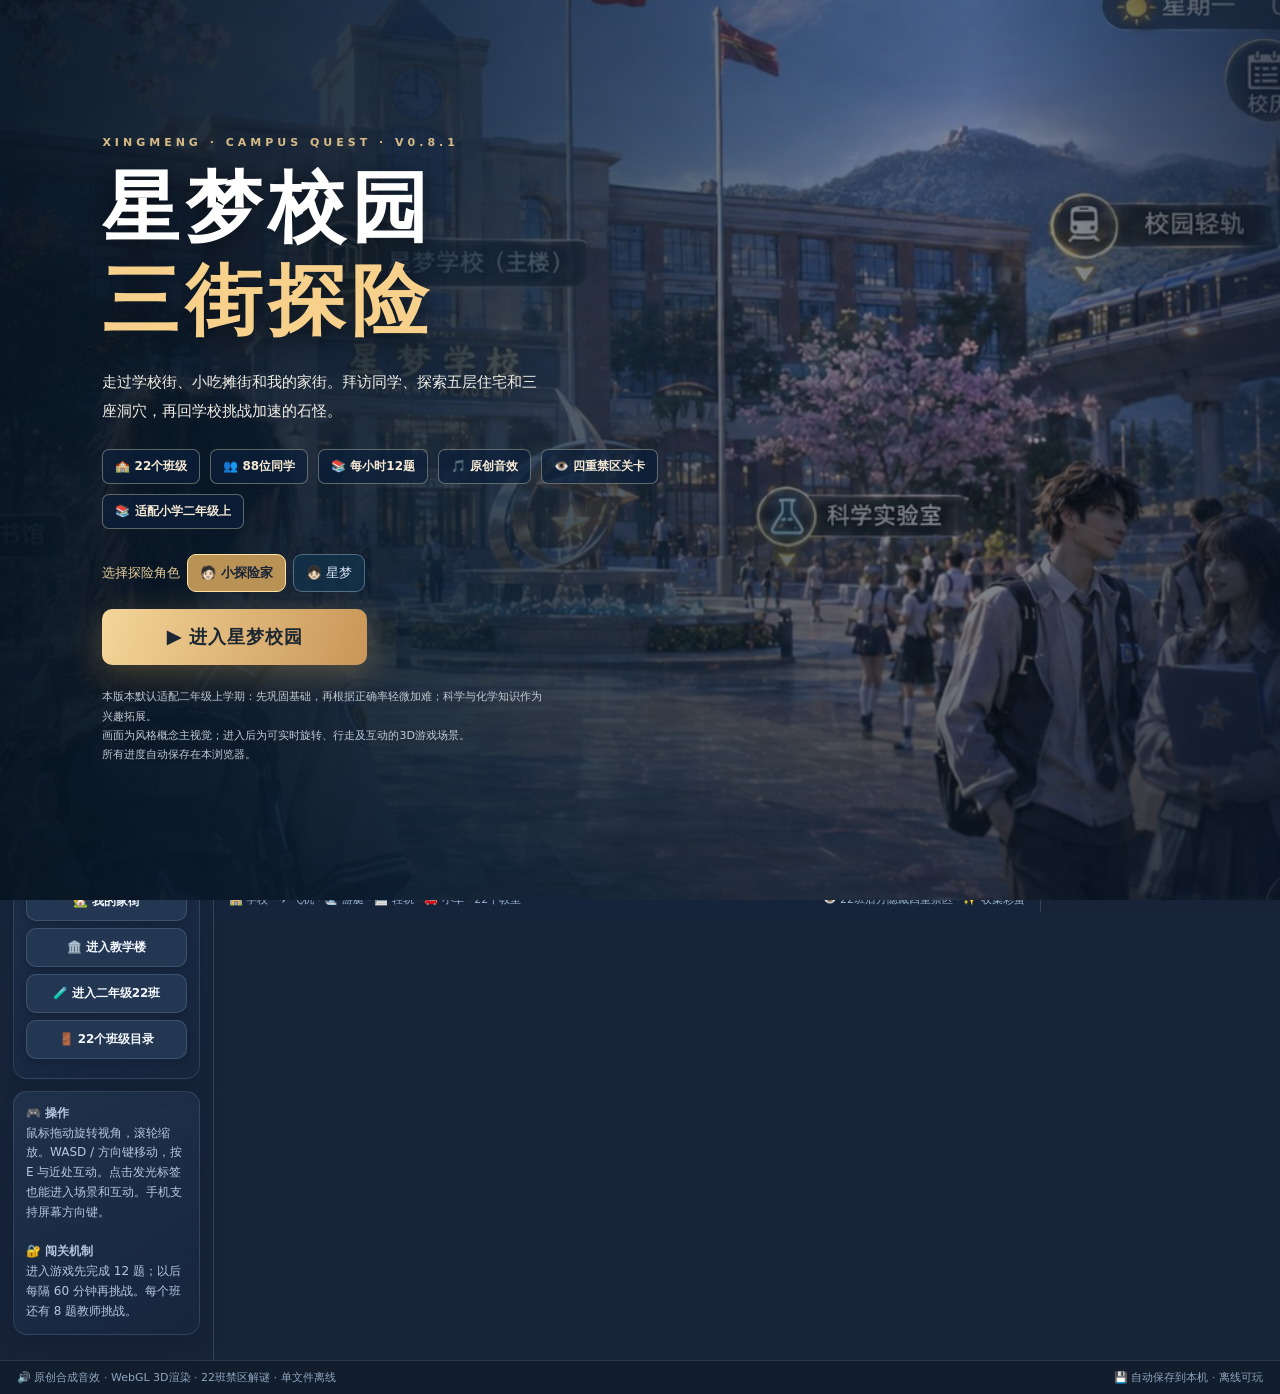
==== commit c3f2db0e: "Release Xingmeng Campus Adventure v0.8.1 Add an optional old bell tower encounter and keep the exist" ====
--- a/xingmeng-campus-adventure/index.html
+++ b/xingmeng-campus-adventure/index.html
@@ -107,12 +107,17 @@
 .sprint-control{position:absolute;z-index:9;bottom:65px;right:12px;touch-action:none;min-height:40px}
 .map-links{display:grid;gap:8px;margin:14px 0}.map-links button{text-align:left;padding:10px 12px}.map-links small{display:block;margin-top:4px;font-weight:500}
 @media(max-width:600px){.ride-panel span{display:none}.ride-panel button{min-height:43px}}
+.bell-room{background:radial-gradient(ellipse at 47% 66%,#595063 0,#2b2938 54%,#151321 100%)!important}
+.bell-room::after{content:"";position:absolute;inset:0;z-index:4;pointer-events:none;background:radial-gradient(ellipse at 50% 58%,transparent 34%,#0e0a1bb5 100%);opacity:.57;transition:opacity .58s ease,background .58s ease}
+.bell-room.bell-dark::after{background:radial-gradient(ellipse at 52% 66%,#14112e50 8%,#0a0819d6 91%);opacity:.93}
+.bell-cue{position:absolute;z-index:11;left:12px;top:48px;max-width:min(370px,calc(100% - 24px));padding:8px 11px;border-radius:8px;border:1px solid #9c8f9c8a;background:#232031e8;color:#f5e9d7;font-size:12px;font-weight:650;line-height:1.5;pointer-events:none}
+@media(prefers-reduced-motion:reduce){.bell-room::after{transition:none}.bell-room.bell-dark::after{opacity:.67}}
 </style></head><body>
 <div class="app"><div id="welcome" class="welcome-layer" role="dialog" aria-label="星梦校园游戏入口">
 <div class="welcome-art"></div><div class="welcome-shade"></div>
-<div class="welcome-content"><div class="overline">XINGMENG · CAMPUS QUEST · V0.8</div><h1>星梦校园<br><em>三街探险</em></h1><p>走过学校街、小吃摊街和我的家街。拜访同学、探索五层住宅和三座洞穴，再回学校挑战加速的石怪。</p><div class="welcome-facts"><span>🏫 22个班级</span><span>👥 88位同学</span><span>📚 每小时12题</span><span>🎵 原创音效</span><span>👁️ 四重禁区关卡</span><span>📚 适配小学二年级上</span></div><div class="choose-character"><span>选择探险角色</span><button class="char-pick selected" data-avatar="0">🧑🏻 小探险家</button><button class="char-pick" data-avatar="1">👧🏻 星梦</button></div><button id="enterGame" class="enter-game">▶ 进入星梦校园</button><div class="welcome-note">本版本默认适配二年级上学期：先巩固基础，再根据正确率轻微加难；科学与化学知识作为兴趣拓展。<br>画面为风格概念主视觉；进入后为可实时旋转、行走及互动的3D游戏场景。<br>所有进度自动保存在本浏览器。</div></div></div><header class="top"><div class="brand"><div class="crest">🏛️</div><div><strong>星梦校园 · 成长探险</strong><small>立体校园 · 22班学院 · 角石魔影 · 四重秘密挑战</small></div></div><div class="statrow"><span class="pill" id="hStar">⭐ 0</span><span class="pill" id="hCoin">🪙 0</span><span class="pill" id="hStamp">🏅 0/22</span><span class="pill" id="hLevel">📚 二上 · 基础</span><span class="pill" id="hTimer">🔒 学习中</span></div><div class="toolbar"><button class="tool" id="soundBtn">🔇 开启音效</button><button class="tool" id="bagBtn">🎒 收藏</button><button class="tool" id="elementBtn">🧪 元素图鉴</button><button class="tool" id="learningBtn">📊 成长档案</button><button class="tool" id="parentBtn">⚙️ 学习设置</button><button class="tool" id="helpBtn">❓ 帮助</button></div></header>
+<div class="welcome-content"><div class="overline">XINGMENG · CAMPUS QUEST · V0.8.1</div><h1>星梦校园<br><em>三街探险</em></h1><p>走过学校街、小吃摊街和我的家街。拜访同学、探索五层住宅和三座洞穴，再回学校挑战加速的石怪。</p><div class="welcome-facts"><span>🏫 22个班级</span><span>👥 88位同学</span><span>📚 每小时12题</span><span>🎵 原创音效</span><span>👁️ 四重禁区关卡</span><span>📚 适配小学二年级上</span></div><div class="choose-character"><span>选择探险角色</span><button class="char-pick selected" data-avatar="0">🧑🏻 小探险家</button><button class="char-pick" data-avatar="1">👧🏻 星梦</button></div><button id="enterGame" class="enter-game">▶ 进入星梦校园</button><div class="welcome-note">本版本默认适配二年级上学期：先巩固基础，再根据正确率轻微加难；科学与化学知识作为兴趣拓展。<br>画面为风格概念主视觉；进入后为可实时旋转、行走及互动的3D游戏场景。<br>所有进度自动保存在本浏览器。</div></div></div><header class="top"><div class="brand"><div class="crest">🏛️</div><div><strong>星梦校园 · 成长探险</strong><small>立体校园 · 22班学院 · 角石魔影 · 四重秘密挑战</small></div></div><div class="statrow"><span class="pill" id="hStar">⭐ 0</span><span class="pill" id="hCoin">🪙 0</span><span class="pill" id="hStamp">🏅 0/22</span><span class="pill" id="hLevel">📚 二上 · 基础</span><span class="pill" id="hTimer">🔒 学习中</span></div><div class="toolbar"><button class="tool" id="soundBtn">🔇 开启音效</button><button class="tool" id="bagBtn">🎒 收藏</button><button class="tool" id="elementBtn">🧪 元素图鉴</button><button class="tool" id="learningBtn">📊 成长档案</button><button class="tool" id="parentBtn">⚙️ 学习设置</button><button class="tool" id="helpBtn">❓ 帮助</button></div></header>
 <div class="layout"><aside class="sidebar"><div class="section-title">📋 我的冒险任务</div><div class="panel sm"><b>🧒 当前学段：二年级上学期</b><br>语文、数学分开记录掌握情况。高正确率才会轻微提升难度，不自动跳到高年级。</div><div class="panel"><div id="taskList"></div><div class="progress"><i id="taskProg"></i></div><div class="tiny">完成主线、探索场景、结识88位同学，集齐22枚印章解锁毕业典礼，再解开22班后方的禁区传说。</div></div><div class="panel"><div class="section-title">🧭 快捷导航</div><button class="btn full" id="goMap">🌳 校园主地图</button><button class="btn full" id="worldMap">🗺️ 三街地图</button><button class="btn full" id="goSchoolStreet">🏫 学校街</button><button class="btn full" id="goStreet">🍡 小吃摊街</button><button class="btn full" id="goHomeStreet">🏡 我的家街</button><button class="btn full" id="goHall">🏛️ 进入教学楼</button><button class="btn full" id="go22">🧪 进入二年级22班</button><button class="btn full hidden" id="goSecret">👁️ 继续22班禁区冒险</button><button class="btn full" id="goFloor">🚪 22个班级目录</button></div><div class="panel sm"><b>🎮 操作</b><br>鼠标拖动旋转视角，滚轮缩放。WASD / 方向键移动，按 E 与近处互动。点击发光标签也能进入场景和互动。手机支持屏幕方向键。<br><br><b>🔐 闯关机制</b><br>进入游戏先完成 12 题；以后每隔 60 分钟再挑战。每个班还有 8 题教师挑战。</div></aside>
-<main class="scene"><div class="scenehead"><div><div class="bread" id="bread">星梦世界 / 校园广场</div><div class="heading" id="sceneTitle">🌳 星梦校园 · 3D 探险广场</div></div><span class="badge" id="sceneTag">拖动鼠标可旋转 3D 视角</span></div><div class="viewport" id="view"><div class="stone-meter hidden" id="stoneMeter"><strong id="stoneMeterTitle">🪨 教室后方出现异动</strong><div id="stoneMeterText">石怪即将苏醒</div><div style="height:5px;background:#ffffff26;border-radius:15px"><i id="stoneMeterBar" style="width:1%"></i></div></div><div class="stone-particles" id="stoneParticles"></div><button class="tool sprint-control hidden" id="sprintBtn" data-move="sprint">⚡ 按住冲刺</button><div class="ride-panel hidden" id="ridePanel">
+<main class="scene"><div class="scenehead"><div><div class="bread" id="bread">星梦世界 / 校园广场</div><div class="heading" id="sceneTitle">🌳 星梦校园 · 3D 探险广场</div></div><span class="badge" id="sceneTag">拖动鼠标可旋转 3D 视角</span></div><div class="viewport" id="view"><div class="stone-meter hidden" id="stoneMeter"><strong id="stoneMeterTitle">🪨 教室后方出现异动</strong><div id="stoneMeterText">石怪即将苏醒</div><div style="height:5px;background:#ffffff26;border-radius:15px"><i id="stoneMeterBar" style="width:1%"></i></div></div><div class="stone-particles" id="stoneParticles"></div><div id="bellCue" class="bell-cue hidden" role="status"></div><button class="tool sprint-control hidden" id="sprintBtn" data-move="sprint">⚡ 按住冲刺</button><div class="ride-panel hidden" id="ridePanel">
  <strong id="rideSpeed"></strong><span id="rideTip"></span>
  <button id="rideBrake" data-move="brake">刹车</button><button id="rideDepart">发车</button>
  <button id="rideLeave">下车</button>
@@ -122,7 +127,7 @@
 <script>
 /* 星梦校园学习引擎 v0.8 | MIT | 目前正式支持：小学二年级上学期 */
 (function(root){'use strict';
-const VERSION='0.8.0';
+const VERSION='0.8.1';
 const LIMIT=180;
 const SUBJECTS={cn:'语文',ma:'数学',sci:'科学兴趣'};
 const LEVEL_TEXT=['','巩固基础','标准练习','轻度拓展'];
@@ -705,6 +710,223 @@
 })(globalThis);
 </script>
 <script>
+/* An optional, room-local horror encounter. Only the collectible is saved. */
+(function (root) {
+  'use strict';
+
+  const ID = 'old-bellroom';
+  const RECORD = 'old-bellroom-last-page';
+  const ENTRANCE = { x:36, z:-25.8 };
+  const CAMPUS_RETURN = { x:36, z:-22.4 };
+  const SPAWN = { x:0, z:7 };
+  const CLOCK = { x:0, z:-8.2 };
+  const BOUNDS = { minX:-6.5,maxX:6.5,minZ:-9.5,maxZ:8.2 };
+  const SAFE_LINE = 6.1;
+
+  function tower(mesh) {
+    const x=ENTRANCE.x,z=ENTRANCE.z-2.7;
+    mesh.box(x,.014,z+5.3,3.4,.08,6.6,'#b7b0a0');
+    for(let i=0;i<5;i++)mesh.box(x,.052,z+3.1+i*.9,3.3,.028,.035,'#918c84');
+    mesh.roundBox(x,4.6,z,6.3,9.2,5.1,.24,'#797e7f',5);
+    mesh.roundBox(x,7.3,z,6.55,.24,5.3,.11,'#555963',4);
+    mesh.roundBox(x,9.08,z,6.6,.34,5.45,.15,'#636674',4);
+    mesh.cone(x,10.6,z,3.35,2.85,'#514d58',8);
+    mesh.roundBox(x,1.38,z+2.59,1.65,2.72,.24,.115,'#3d4047',5);
+    mesh.box(x-.68,1.42,z+2.75,.09,2.61,.09,'#96917d');
+    mesh.roundBox(x,6.03,z+2.61,1.85,1.85,.18,.37,'#b7ad97',7);
+    mesh.box(x,6.19,z+2.74,.082,.67,.05,'#40404a');
+    mesh.box(x+.22,6.01,z+2.75,.45,.072,.05,'#40404a');
+    mesh.sphere(x+1.27,2.6,z+2.74,.15,'#d2b47b',12,7);
+  }
+
+  function interior(mesh) {
+    mesh.box(0,-.28,-.6,14,.5,19.2,'#393943');
+    for(let x=-6.8;x<=6.8;x+=.42)mesh.box(x,-.008,-.6,.026,.019,18.95,'#292d35');
+    mesh.box(0,2.32,-10,14,4.65,.45,'#444551');
+    for(const sign of [-1,1]){
+      mesh.box(sign*6.9,1.4,-.65,.38,2.8,18.8,'#484959');
+      for(const z of [-8.9,-4.8,-.7,3.4,7.5]){
+        mesh.roundBox(sign*6.38,1.71,z,.46,3.42,.52,.09,'#50505d',3);
+        mesh.box(sign*6.1,2.18,z,.12,.54,.25,'#796e5e');
+      }
+      for(const z of [-5.8,.3,5.4]){
+        mesh.roundBox(sign*5.68,.39,z,1.7,.78,.91,.1,'#61554e',4);
+        mesh.box(sign*5.65,.76,z,.24,.045,.96,'#87766a');
+      }
+    }
+    mesh.roundBox(0,2.42,-9.63,3.6,4.78,.45,.21,'#645649',6);
+    mesh.roundBox(0,3.45,-9.34,1.82,1.82,.19,.42,'#b7a888',7);
+    for(let i=0;i<12;i++){
+      const a=i*Math.PI/6;
+      mesh.box(Math.sin(a)*.67,3.45+Math.cos(a)*.67,-9.22,.07,.087,.035,'#413940');
+    }
+    mesh.line([0,3.45,-9.19],[-.39,3.73,-9.19],.032,'#3a3339');
+    mesh.line([0,3.45,-9.19],[.25,3.95,-9.19],.022,'#3a3339');
+    mesh.roundBox(0,1.38,-9.35,1.35,1.53,.22,.08,'#34323b',4);
+    mesh.line([0,1.99,-9.2],[0,.97,-9.2],.04,'#9a886c');
+    mesh.sphere(0,.95,-9.18,.23,'#ad9b74',14,9,[1,1,.3]);
+    mesh.box(-3,.53,6,1.76,1.01,1.18,'#60524b');
+    mesh.cylinder(-3,1.26,6,.22,.5,'#aa8a5b',12);
+    mesh.sphere(-3,1.6,6,.2,'#e3bf74',14,9,[.75,1.2,.75]);
+    mesh.roundBox(0,.02,7.25,3.8,.043,1.22,.02,'#74664c',3);
+  }
+
+  function shadowModel(m) {
+    const cloth='#292a35', edge='#383642', mask='#7b7b80';
+    m.sphere(0,1.94,0,.78,cloth,24,17,[.77,2.22,.44]);
+    m.sphere(0,3.49,-.035,.52,edge,22,16,[.91,1.15,.82]);
+    m.sphere(0,3.44,.295,.34,mask,24,17,[.78,1.17,.34]);
+    m.line([-.10,3.54,.408],[.10,3.54,.408],.032,'#484853');
+    for(const v of [-1,1]){
+      m.line([v*.38,2.96,.01],[v*.79,1.61,-.01],.10,cloth);
+      m.line([v*.79,1.61,-.01],[v*.91,.72,.12],.077,edge);
+      m.sphere(v*.92,.66,.12,.1,mask,12,8,[.78,1.26,.64]);
+    }
+  }
+
+  function create(api) {
+    const { $, getState, go, marker, sound, dialog, closeDialog, collect, resetPlayer, Mesh } = api;
+    let phase = 'waiting', elapsed = 0, shadow = { x:.3,z:-8.2,yaw:0 }, model = null;
+    const solved = () => getState().eggs.includes(RECORD);
+
+    function updateLook(dark, text) {
+      const view=$('view'), caption=$('bellCue');
+      view.classList.toggle('bell-dark',dark);
+      if(caption.textContent!==text)caption.textContent=text;
+    }
+
+    function resetEncounter() {
+      phase=solved()?'quiet':'waiting';
+      elapsed=0;
+      shadow={x:.3,z:-8.2,yaw:0};
+      updateLook(false,solved()?'钟停了。门边的灯亮着。':'门边还亮着一盏灯。里面一点声音也没有。');
+    }
+
+    function prepare(make, drop) {
+      if (getState().scene !== ID) {
+        if(model){drop(model);model=null;}
+        $('view').classList.remove('bell-room','bell-dark');
+        $('bellCue').classList.add('hidden');
+        return;
+      }
+      $('view').classList.add('bell-room');
+      $('bellCue').classList.remove('hidden');
+      if(model)return;
+      const mesh=new Mesh();
+      shadowModel(mesh);
+      model=make(mesh);
+      resetEncounter();
+    }
+
+    function knock() {
+      sound(83,.15,'triangle',.055);
+      sound(72,.17,'triangle',.061,.22);
+      sound(64,.27,'sine',.07,.47);
+    }
+
+    function step(dt) {
+      const p=getState();
+      if(p.scene!==ID||phase==='quiet')return;
+      if(phase==='waiting'){
+        if(p.pz>2.3)return;
+        phase='glimpse';
+        knock();
+        updateLook(false,'咚、咚、咚。钟底下好像站着一个人。');
+        return;
+      }
+      elapsed+=dt;
+      if(phase==='glimpse'){
+        if(elapsed<1.55)return;
+        phase='first-dark';
+        elapsed=0;
+        updateLook(true,'灯暗了。刚才那三声，现在从你身后传来。');
+        knock();
+        return;
+      }
+      if(phase==='first-dark'){
+        if(elapsed<1.15)return;
+        shadow.x=p.px>1.5?-2.6:2.6;
+        shadow.z=Math.max(-7,Math.min(5.25,p.pz+3.9));
+        phase='chase';
+        elapsed=0;
+        updateLook(false,'灯亮了。无脸守钟人已经离开了钟底。');
+        return;
+      }
+      const dim=elapsed%4.1>=2.35;
+      const dx=p.px-shadow.x,dz=p.pz-shadow.z,distance=Math.hypot(dx,dz);
+      if(distance>.01)shadow.yaw=Math.atan2(dx,dz);
+      if(dim&&p.pz<SAFE_LINE){
+        const advance=Math.min(distance,dt*5.4);
+        if(distance>.01){
+          shadow.x+=dx/distance*advance;
+          shadow.z=Math.min(SAFE_LINE-.6,shadow.z+dz/distance*advance);
+        }
+        if(Math.hypot(p.px-shadow.x,p.pz-shadow.z)<1.03){
+          sound(57,.31,'sine',.08);
+          resetPlayer(SPAWN);
+          resetEncounter();
+          updateLook(false,'你退回了门边。那三声敲门声又停了。');
+          return;
+        }
+      }
+      const hint=p.pz>=SAFE_LINE?'你站在门边的灯下。出口就在这里。':
+        elapsed<1.25?'灯亮了。无脸守钟人已经离开了钟底。':
+        dim?'灯暗了。听见脚步时，继续往钟的方向走。':'灯亮时它站着不动。走到钟旁，试着停下摆锤。';
+      updateLook(dim,hint);
+    }
+
+    function draw(drawMesh) {
+      if(!model||!['glimpse','chase'].includes(phase))return;
+      drawMesh(model,[shadow.x,0,shadow.z],shadow.yaw);
+    }
+
+    function inspectClock() {
+      if(solved()){
+        dialog('🕰️ 守钟室最后一页','<p>值班记录只写着一句话：「灯一灭，它就换一个地方。」</p>');
+        return;
+      }
+      const p=getState();
+      if(Math.hypot(p.px-CLOCK.x,p.pz-CLOCK.z)>2.9){
+        api.toast('先走到最里面的旧钟旁，再检查摆锤。');
+        return;
+      }
+      if(phase!=='chase'){
+        api.toast('摆锤像是卡住了。等灯重新亮起，再试一次。');
+        return;
+      }
+      dialog('🕰️ 停不下来的钟',
+        '<p>钟面停在十二点。下面的摆锤却还在动。纸条上写着：「听见三声之后，把摆锤停住。」</p><button class="btn full" id="stopOldBell">🕰️ 停下摆锤</button>');
+      $('stopOldBell').onclick=()=>{
+        closeDialog();
+        collect(RECORD,'守钟室最后一页');
+        sound(116,.36,'sine',.063);
+        resetEncounter();
+        dialog('📜 守钟室最后一页','<p>脚步声停了。你回头时，门边只剩那盏灯和一把空椅子。</p><p>值班簿的最后一页已经放进探险收藏。</p><button class="btn full" id="leaveOldBell">🚪 回校园</button>');
+        $('leaveOldBell').onclick=()=>{closeDialog();go('campus');};
+      };
+    }
+
+    function build(mesh, add) {
+      interior(mesh);
+      const exit=()=>go('campus');
+      marker('door','🚪 门边的灯 · 返回校园','leave-old-bell',0,1.95,7.4,exit);
+      marker('item','🕰️ 调查旧钟','old-bell-clock',CLOCK.x,3.9,CLOCK.z,inspectClock);
+      add('🕰️ 调查旧钟',inspectClock);
+      add('🚪 随时返回校园',exit);
+      return {
+        title:'🕰️ 旧钟楼 · 封存值班室',
+        desc:'校园东北角的旧钟楼。沿木地板走到尽头检查摆锤。灯暗时注意脚步，门边的灯下可以退回校园。',
+        camera:{theta:.08,phi:1.03,dist:26,target:[0,1.55,-1.7]}
+      };
+    }
+
+    return { prepare, step, draw, build };
+  }
+
+  root.CampusBellRoom={ID,ENTRANCE,CAMPUS_RETURN,SPAWN,BOUNDS,tower,create};
+})(globalThis);
+</script>
+<script>
 /* One validation path for browser saves, migrations and exported save files. */
 (function (root) {
   'use strict';
@@ -772,11 +994,12 @@
       if (plan) classPlans[c] = plan;
     }
     learning.classPlans = classPlans;
-    const districtSpawn = root.CampusDistricts.spawn(scene);
+    const districtSpawn = scene === root.CampusBellRoom.ID ? root.CampusBellRoom.SPAWN : root.CampusDistricts.spawn(scene);
     const spawn = districtSpawn || (scene === 'street' ? root.CampusWorld.STREET_SPAWN : { x:0,z:8 });
     const cave = root.CampusDistricts.caves.find(c => c.id === scene);
     const validCavePosition = !cave || root.CampusDistricts.cavePassable(cave,raw.px,raw.pz);
-    const limits = scene === 'street' ? root.CampusWorld.PATH_LIMITS : root.CampusDistricts.bounds(scene) ||
+    const limits = scene === root.CampusBellRoom.ID ? root.CampusBellRoom.BOUNDS :
+      scene === 'street' ? root.CampusWorld.PATH_LIMITS : root.CampusDistricts.bounds(scene) ||
       {minX:scene === 'campus' ? -44 : scene.startsWith('floor-') ? -42 : -10.5,
        maxX:scene === 'campus' ? 44 : scene.startsWith('floor-') ? 42 : 10.5,
        minZ:scene === 'campus' ? -32 : -7,maxZ:scene === 'campus' ? 34 : 8};
@@ -1268,7 +1491,7 @@
 };
 function isScene(id) {
   return typeof id === 'string' && (
-    ['campus', 'street', 'hall', 'floor-1', 'floor-2'].includes(id) || CampusDistricts.isScene(id) ||
+    ['campus', 'street', 'hall', 'floor-1', 'floor-2', CampusBellRoom.ID].includes(id) || CampusDistricts.isScene(id) ||
     /^class-([1-9]|1[0-9]|2[0-2])$/.test(id) || Object.hasOwn(secretParents, id) ||
     Object.hasOwn(zones, id) || Object.values(zones).some(z => z.children.some(([child]) => child === id))
   );
@@ -1299,7 +1522,9 @@
   if (id.startsWith('class-')) s.floor = Number(id.slice(6)) <= 11 ? 1 : 2;
   if (id.startsWith('floor-')) s.floor = Number(id.slice(6));
   if (!s.visits.includes(id)) { s.visits.push(id); s.coin += 2; toast('发现新地点：+2金币！'); }
-  const spawn = CampusDistricts.spawn(id,previous) || (id === 'street' ? CampusWorld.STREET_SPAWN : {x:0,z:6});
+  const bellSpawn = id===CampusBellRoom.ID ? CampusBellRoom.SPAWN :
+    id==='campus'&&previous===CampusBellRoom.ID ? CampusBellRoom.CAMPUS_RETURN : null;
+  const spawn = bellSpawn || CampusDistricts.spawn(id,previous) || (id === 'street' ? CampusWorld.STREET_SPAWN : {x:0,z:6});
   s.px = spawn.x;
   s.pz = spawn.z;
   playerHeading = CampusDistricts.isOutdoor(id) ? 0 : Math.PI;
@@ -2017,7 +2242,15 @@
   show();
 }
 
+const bellRoom=CampusBellRoom.create({
+  $,getState:()=>s,go,marker,sound,dialog,closeDialog,collect:uniqueCollect,toast,Mesh,
+  resetPlayer:position=>{s.px=position.x;s.pz=position.z;clearInput();save();}
+});
 function buildScene(){let m=new Mesh();sceneMarkers=[];let id=s.scene,desc='',title='',bread='星梦世界 / ',tag='鼠标拖动旋转3D视角',actions=[];const A=(t,fn)=>actions.push([t,fn]);
+if(id===CampusBellRoom.ID){
+ const data=bellRoom.build(m,A);
+ return {mesh:m,title:data.title,desc:data.desc,bread:bread+data.title,tag:'可选惊悚地点',actions,camera:data.camera};
+}
 if(CampusDistricts.isScene(id)){
  const data=CampusDistricts.build(id,m,A,{
    marker,go,tree,lamp,bench,character,collect:uniqueCollect,students:studentsFor(22),person:personDialog,
@@ -2028,14 +2261,20 @@
 if(id==='street'){
  const data=neighborhood.build(m,A);
  return {mesh:m,title:data.title,desc:data.desc,bread:bread+data.title,tag:'自行车 · 小车 · 轻轨 · 小吃摊',actions,camera:data.camera};
-}if(id==='campus'){campus(m);campusDetails(m);neighborhood.gateAtCampus(m);
+}if(id==='campus'){campus(m);campusDetails(m);neighborhood.gateAtCampus(m);CampusBellRoom.tower(m);
+const oldDoor=()=>go(CampusBellRoom.ID);
+const oldEntrance=CampusBellRoom.ENTRANCE;
+marker('door','🕰️ 旧钟楼','old-bellroom-entrance',oldEntrance.x,3.5,oldEntrance.z,oldDoor);
+A('🕰️ 探索校园东北角的旧钟楼',oldDoor);
 marker('door','🚪 走出校门','exit-campus',0,4.8,30,()=>go('school-street'));
 A('🚪 走出校门 · 学校街',()=>go('school-street'));title='🌳 星梦校园 · 二年级上学期冒险';desc='校园的每个地点都有可旋转的立体空间。乘飞机、坐轻轨、驾驶小车、开游艇，也可以进入学校学习、与同学交朋友。';camera={theta:.74,phi:.96,dist:73,target:[0,3,-1]};const buildings=[['🏫 星梦学校','hall',0,7,-8],['✈️ 飞机场','air',-27,4,-14],['🛥️ 游艇','yacht',-30,3,16],['🚈 轻轨','train',24,7,-12],['🚗 小车','car',25,4,13],['📚 图书馆','library',-11,7,20],['🧪 科学馆','lab',11,7,20],['🌷 花园','garden',32,4,22]];buildings.forEach(([label,to,x,y,z])=>{marker('door',label,to,x,y,z,()=>go(to));A(label,()=>go(to))});marker('item','✨ 隐藏彩蛋','egg',0,2.6,4,()=>runAction('egg'));A('✨ 音乐喷泉彩蛋',()=>runAction('egg'));}else if(id==='hall'){hall(m);title='🏛️ 星梦学校 · 探索大厅';desc='大理石地板、金色校徽、书柜和校长办公室。请探索一楼、二楼，22个班级都能进门。';camera={theta:.20,phi:1.04,dist:23.5,target:[0,2,-2]};marker('person','👨‍🏫 林校长','principal',-5,3,1,()=>runAction('principal'));marker('item','🗝️ 秘密书柜','desk',-7,3,-4,()=>runAction('desk'));marker('door','🚪 一层教室','floor-1',-5,4,-8,()=>go('floor-1'));marker('door','🚪 二层教室','floor-2',5,4,-8,()=>go('floor-2'));marker('item','🏫 钟楼秘密','clock',0,3,-3,()=>runAction('clock'));[['👨‍🏫 找校长','principal'],['🗝️ 调查校长书柜','desk'],['🕒 调查神秘时钟','clock']].forEach(([t,k])=>A(t,()=>runAction(k)));A('🚪 进入教学楼一层',()=>go('floor-1'));A('🚪 进入教学楼二层',()=>go('floor-2'));}else if(id.startsWith('floor-')){let f=Number(id.slice(6));hallway(m,f);title='🚪 教学楼 '+(f===1?'一':'二')+'层 · 班级长廊';desc=f===1?'一层：二年级1班至11班。点击教室门牌进入班级，与老师和四位同学交流。':'二层：二年级12班至22班。22班里藏着化学实验特别任务。';camera={theta:.09,phi:1.0,dist:62,target:[0,2,0]};for(let i=1;i<=11;i++){let c=f===1?i:i+11,x=-40+(i-1)*8,z=i%2?7.7:-7.7;marker('door',c+'班','class-'+c,x,4,z,()=>go('class-'+c));A('🚪 进入二年级'+c+'班'+(s.stamps.includes(c)?' · 已通关':''),()=>go('class-'+c))}marker('door','🔄 切换楼层','swap',0,4,0,()=>go('floor-'+(f===1?2:1)));A('🛗 切换到'+(f===1?'二':'一')+'层',()=>go('floor-'+(f===1?2:1)));}else if(id.startsWith('class-')){let c=Number(id.slice(6)),p=teacherFor(c);classroom(m,c);if(c===22)secretPortal(m);title='📘 二年级'+c+'班 · '+topics[c-1]+'课堂';desc=`欢迎来到二年级${c}班。本班由${p.name}带领，四位同学都能和你交流；回答老师8道进阶题，就能获得专属班级印章。`;camera={theta:.18,phi:1.09,dist:23.0,target:[0,1.9,-2]};marker('person','👩‍🏫 '+p.name,'teacher',-7,3.0,-4.2,()=>runAction('teacher'));A('👩‍🏫 和 '+p.name+' 交流、挑战',()=>runAction('teacher'));studentsFor(c).forEach((p,i)=>{let x=-6+i*4,z=3.0;marker('person','👤 '+p.name,'student-'+i,x,2.7,z,()=>runAction('student-'+i));A('👤 和 '+p.name+' 同学聊天',()=>{if(hornState?.lost&&i===3){toast('这位同学暂时离场。去结界完成救援吧。');return}runAction('student-'+i)})});marker('item','📖 黑板上的秘密','chalk',0,5,-8.2,()=>runAction('chalk'));marker('item','📚 翻看图书角','book',8,4,-5.6,()=>runAction('book'));A('🖍️ 看看黑板的隐藏彩蛋',()=>runAction('chalk'));A('📚 探索班级图书角',()=>runAction('book'));if(isStoneClass(c)){desc+=' ⚠️ 请小心，教室后排出现一块会自己活动的长角石头！';marker('item','🪨 调查后排角石怪','stone-watch',5.5,3.5,-6.2,()=>stoneObserve(c));A('🪨 调查石怪的独角或双角',()=>stoneObserve(c));marker('item','🛡️ 开启石怪救援结界','stone-rescue',-3,2.4,-5.5,()=>stoneRescue(c));A('🛡️ 回答'+stoneQuestionCount(c)+'道题 · 救援同学',()=>stoneRescue(c));m.cylinder(-3,.024,-5.5,3.95,.022,'#a6b8b2',32);m.cylinder(-3,.09,-5.5,1.18,.12,'#679bb0',24);m.cylinder(-3,.16,-5.5,.86,.07,'#9cd1ce',24);}if(c===22){marker('item','🧪 元素图鉴挑战','class22',4,2,-5,()=>{dialog('🧪 22班 · 科学社团',`<h3>化学元素和小小实验</h3><p>氦的化学符号是 He，铁是 Fe，水是 H₂O。实验室的化学试剂不能尝、不能随意混合。今天我们一起当校园科学家！</p><button class="btn blue full" id="lab22">🔬 前往未来科学馆</button>`);$('lab22').onclick=()=>{closeDialog();go('lab')}});A('🧪 元素探索社团',()=>elementMuseum());A('🧪 22班特别科学互动',()=>{dialog('🧪 22班 · 科学社团',`<p>元素周期表探索：氢 H、氦 He、氧 O、铁 Fe。所有化学实验必须由老师指导，不能混合未知物质。</p><button class="btn blue full" id="lab22">前往未来科学馆</button>`);$('lab22').onclick=()=>{closeDialog();go('lab')}});marker('door','👁️ 22班后墙 · 禁区暗门','secret-door',9.4,3.2,-7.6,()=>secretDoor());A('👁️ 调查22班后墙：神秘禁区',()=>secretDoor());}}else if(id.startsWith('secret-')){let sec=buildSecretScene(m,id,A);title=sec.title;desc=sec.desc;camera=sec.camera;}else{let p=id.split('-')[0],cfg=zones[p];if(!cfg){title=id;desc='秘密房间';}else{let sub=id.includes('-'),entry=cfg.children.find(x=>x[0]===id);title=cfg.icon+' '+cfg.name+(sub?' · '+(entry?entry[1]:'内部探索'):'');desc=sub?'深入探索内部设施。可与工作人员交谈、完成检查、寻找隐藏宝物，再返回上一级房间。':'这里不是单一点击按钮！你可以继续进入三个不同的三维子空间，并在那里调查道具、领取奖励。';camera={theta:.35,phi:1.0,dist:sub?23:32,target:[0,2,0]};if(!sub){m.box(0,-.45,0,36,.8,29,'#9dcfb1');m.box(0,-.04,5,17,.15,12,'#ecd5ac');if(p==='air')plane(m,0,0);if(p==='yacht'){m.box(0,-.13,-5,40,.25,35,'#71bddd');yacht(m,0,0)}if(p==='car')car(m,0,0);if(p==='train')train(m,0,0);if(p==='lab'||p==='library'||p==='garden'){building(m,0,0,p==='lab'?'#c2d9df':'#e3b5bb');for(let x of [-11,11])tree(m,x,2,.7)}cfg.children.forEach((child,i)=>{let x=-8+i*8, y=p==='air'?4:3,z=8;marker('door',child[1],child[0],x,y,z,()=>go(child[0]));A('🚪 '+child[1],()=>go(child[0]))});if(p==='car'||p==='train')A('🚪 前往校门外 · 实际驾驶或乘车',()=>go('street'));}else{subScene(m,id);for(let k of [['🔍 搜索秘密道具','safe',-7,2,-3],['🗣️ 向工作人员学习','worker',0,4,-4],['⭐ 完成场景任务','transport',7,2,2]]){let [label,key,x,y,z]=k;marker('item',label,key,x,y,z,()=>key==='worker'?personDialog({name:'校园工作人员',seed:848,adult:true},'这里的机械和科学装置都有用。先观察、再思考，并始终把安全放在第一位。',{key:'worker-'+id}):runAction(key));A(label,()=>key==='worker'?personDialog({name:'校园工作人员',seed:848,adult:true},'只要学会发现问题、独立思考，任何地方都能成为课堂。',{key:'worker-'+id}):runAction(key));}marker('item','📦 调查物品箱','cabinet',5,2,-5,()=>runAction('cabinet'));A('📦 调查物品箱',()=>runAction('cabinet'));}}}if(id!=='campus'){marker('door','↩ 返回上一级','back',-9,3,6,()=>back());A('↩ 返回上一场景',back)}return {mesh:m,title,desc,bread:bread+title,tag,actions};}
-function renderScene(){document.body.classList.toggle('shadow-zone',s.scene.startsWith('secret-')||s.scene.startsWith('cave-'));$('sprintBtn').classList.toggle('hidden',!stoneClassNo());if(s.scene.startsWith('secret-')&&s.audio)sound(118,.33,'triangle',.025);let data=buildScene();if(data.camera)camera=data.camera;
+function renderScene(){document.body.classList.toggle('shadow-zone',s.scene.startsWith('secret-')||s.scene.startsWith('cave-')||s.scene===CampusBellRoom.ID);$('sprintBtn').classList.toggle('hidden',!stoneClassNo());if(s.scene.startsWith('secret-')&&s.audio)sound(118,.33,'triangle',.025);let data=buildScene();if(data.camera)camera=data.camera;
 sceneCamera={...camera,target:[...camera.target]};
 if(gl)dropBuf(currentMesh);currentMesh=gl?bufferMesh(data.mesh):data.mesh;
-neighborhood.prepare(gl?bufferMesh:mesh=>mesh,gl?dropBuf:()=>{});
-softStamp='';initHornStoneForScene();$('sceneTitle').textContent=data.title;$('bread').textContent=data.bread;$('sceneDesc').textContent=data.desc;$('sceneTag').textContent=stoneClassNo()?'🪨 角石守护 · '+(s.flags.includes('stone-cleared-'+stoneClassNo())?'已净化':'危险区域'):(s.scene.startsWith('class-')?'🏅 '+s.stamps.length+'/22 枚班级印章':(CampusDistricts.isOutdoor(s.scene)||CampusDistricts.isScene(s.scene)?data.tag:'可自由旋转视角'));$('actions').innerHTML='';for(let [t,fn] of data.actions){let b=document.createElement('button');b.className='action';b.innerHTML='<span class="ic">'+t.split(' ')[0]+'</span><span>'+t.split(' ').slice(1).join(' ')+'</span>';b.onclick=()=>guard(fn);$('actions').appendChild(b)}$('markers').innerHTML='';markerNodes=[];sceneMarkers.forEach((m,i)=>{let b=document.createElement('button');b.className='floatlabel '+(m.kind==='person'?'person':m.kind==='door'?'door':'');b.innerHTML='<span class="dot"></span>'+m.title;b.onclick=e=>{e.stopPropagation();guard(m.fn)};$('markers').appendChild(b);markerNodes.push([m,b])});$('classPanel').classList.toggle('hidden',s.scene!=='hall'&&!s.scene.startsWith('floor-')&&!s.scene.startsWith('class-'));buildClassGrid();hud();save();}
+const prepareMesh=gl?bufferMesh:mesh=>mesh, releaseMesh=gl?dropBuf:()=>{};
+neighborhood.prepare(prepareMesh,releaseMesh);
+bellRoom.prepare(prepareMesh,releaseMesh);
+softStamp='';initHornStoneForScene();$('sceneTitle').textContent=data.title;$('bread').textContent=data.bread;$('sceneDesc').textContent=data.desc;$('sceneTag').textContent=stoneClassNo()?'🪨 角石守护 · '+(s.flags.includes('stone-cleared-'+stoneClassNo())?'已净化':'危险区域'):(s.scene.startsWith('class-')?'🏅 '+s.stamps.length+'/22 枚班级印章':(s.scene===CampusBellRoom.ID||CampusDistricts.isOutdoor(s.scene)||CampusDistricts.isScene(s.scene)?data.tag:'可自由旋转视角'));$('actions').innerHTML='';for(let [t,fn] of data.actions){let b=document.createElement('button');b.className='action';b.innerHTML='<span class="ic">'+t.split(' ')[0]+'</span><span>'+t.split(' ').slice(1).join(' ')+'</span>';b.onclick=()=>guard(fn);$('actions').appendChild(b)}$('markers').innerHTML='';markerNodes=[];sceneMarkers.forEach((m,i)=>{let b=document.createElement('button');b.className='floatlabel '+(m.kind==='person'?'person':m.kind==='door'?'door':'');b.innerHTML='<span class="dot"></span>'+m.title;b.onclick=e=>{e.stopPropagation();guard(m.fn)};$('markers').appendChild(b);markerNodes.push([m,b])});$('classPanel').classList.toggle('hidden',s.scene!=='hall'&&!s.scene.startsWith('floor-')&&!s.scene.startsWith('class-'));buildClassGrid();hud();save();}
 function buildClassGrid(){const g=$('classGrid');g.innerHTML='';for(let i=1;i<=22;i++){let b=document.createElement('button');b.textContent=i+'班';b.className=(s.stamps.includes(i)?'on ':'')+(s.scene==='class-'+i?'active':'');b.onclick=()=>go('class-'+i);g.appendChild(b)}}
 function renderSoftMesh(ctx,mesh,offset=[0,0,0],yaw=0,spin=0) {
   if(!mesh||!mesh.p)return;
@@ -2065,7 +2304,7 @@
 
 function renderSoft(now){let canvas=$('glCanvas'),w=canvas.width,h=canvas.height;if(!w||!h)return;let key=[s.scene,camera.theta.toFixed(4),camera.phi.toFixed(4),camera.dist.toFixed(2),w,h].join('|');if(!softLayer){softLayer=document.createElement('canvas');softStamp='';}if(softLayer.width!==w||softLayer.height!==h){softLayer.width=w;softLayer.height=h;softStamp=''}if(key!==softStamp&&(now-softLastPaint>75||!softLastPaint)){let c=softLayer.getContext('2d');c.clearRect(0,0,w,h);c.setTransform(pixelRatio,0,0,pixelRatio,0,0);renderSoftMesh(c,currentMesh);softStamp=key;softLastPaint=now}softCtx.setTransform(1,0,0,1,0,0);softCtx.clearRect(0,0,w,h);if(softLayer.width>0&&softLayer.height>0)softCtx.drawImage(softLayer,0,0);softCtx.setTransform(pixelRatio,0,0,pixelRatio,0,0);
 if(!neighborhood.active())renderSoftMesh(softCtx,playerBuffer,[s.px,0,s.pz],playerHeading);
-if(s.scene==='street')neighborhood.draw((...args)=>renderSoftMesh(softCtx,...args));drawHornStoneSoft(now);softCtx.setTransform(1,0,0,1,0,0)}
+if(s.scene==='street')neighborhood.draw((...args)=>renderSoftMesh(softCtx,...args));drawHornStoneSoft(now);bellRoom.draw((...args)=>renderSoftMesh(softCtx,...args));softCtx.setTransform(1,0,0,1,0,0)}
 function readInput() {
   const active = new Set([...keysHeld.values(), ...touchHeld.values()]);
   return {
@@ -2081,6 +2320,11 @@
   if (s.scene==='street') {
     const next=CampusWorld.moveOnFoot({x:s.px,z:s.pz},input,dt);
     s.px=next.x;s.pz=next.z;
+  } else if (s.scene===CampusBellRoom.ID) {
+    const b=CampusBellRoom.BOUNDS, stride=8.8*dt/Math.hypot(x,z);
+    s.px=clamp(s.px+x*stride,b.minX,b.maxX);
+    s.pz=clamp(s.pz+z*stride,b.minZ,b.maxZ);
+    if(s.pz>=8&&Math.abs(s.px)<1.6)go('campus');
   } else if (CampusDistricts.isScene(s.scene)) {
     const next=CampusDistricts.move(s.scene,{x:s.px,z:s.pz},input,dt);
     s.px=next.x;s.pz=next.z;
@@ -2105,6 +2349,7 @@
     if(!neighborhood.active())walk(input,dt);
     if(s.scene==='street')neighborhood.tick(dt,{throttle:-input.z,steer:input.x,brake:input.brake});
     updateHornStone(dt);
+    bellRoom.step(dt);
   }
   const canvas=$('glCanvas'),r=$('view').getBoundingClientRect();
   pixelRatio=Math.min(2,window.devicePixelRatio||1);
@@ -2128,6 +2373,7 @@
     if(!neighborhood.active())drawBuf(playerBuffer,[s.px,0,s.pz],playerHeading);
     if(s.scene==='street')neighborhood.draw(drawBuf);
     drawHornStoneGL(now);
+    bellRoom.draw(drawBuf);
   }else renderSoft(now);
   for(const [m,b] of markerNodes){
     const position=markerPosition(m),p=project(position.x,position.y,position.z);
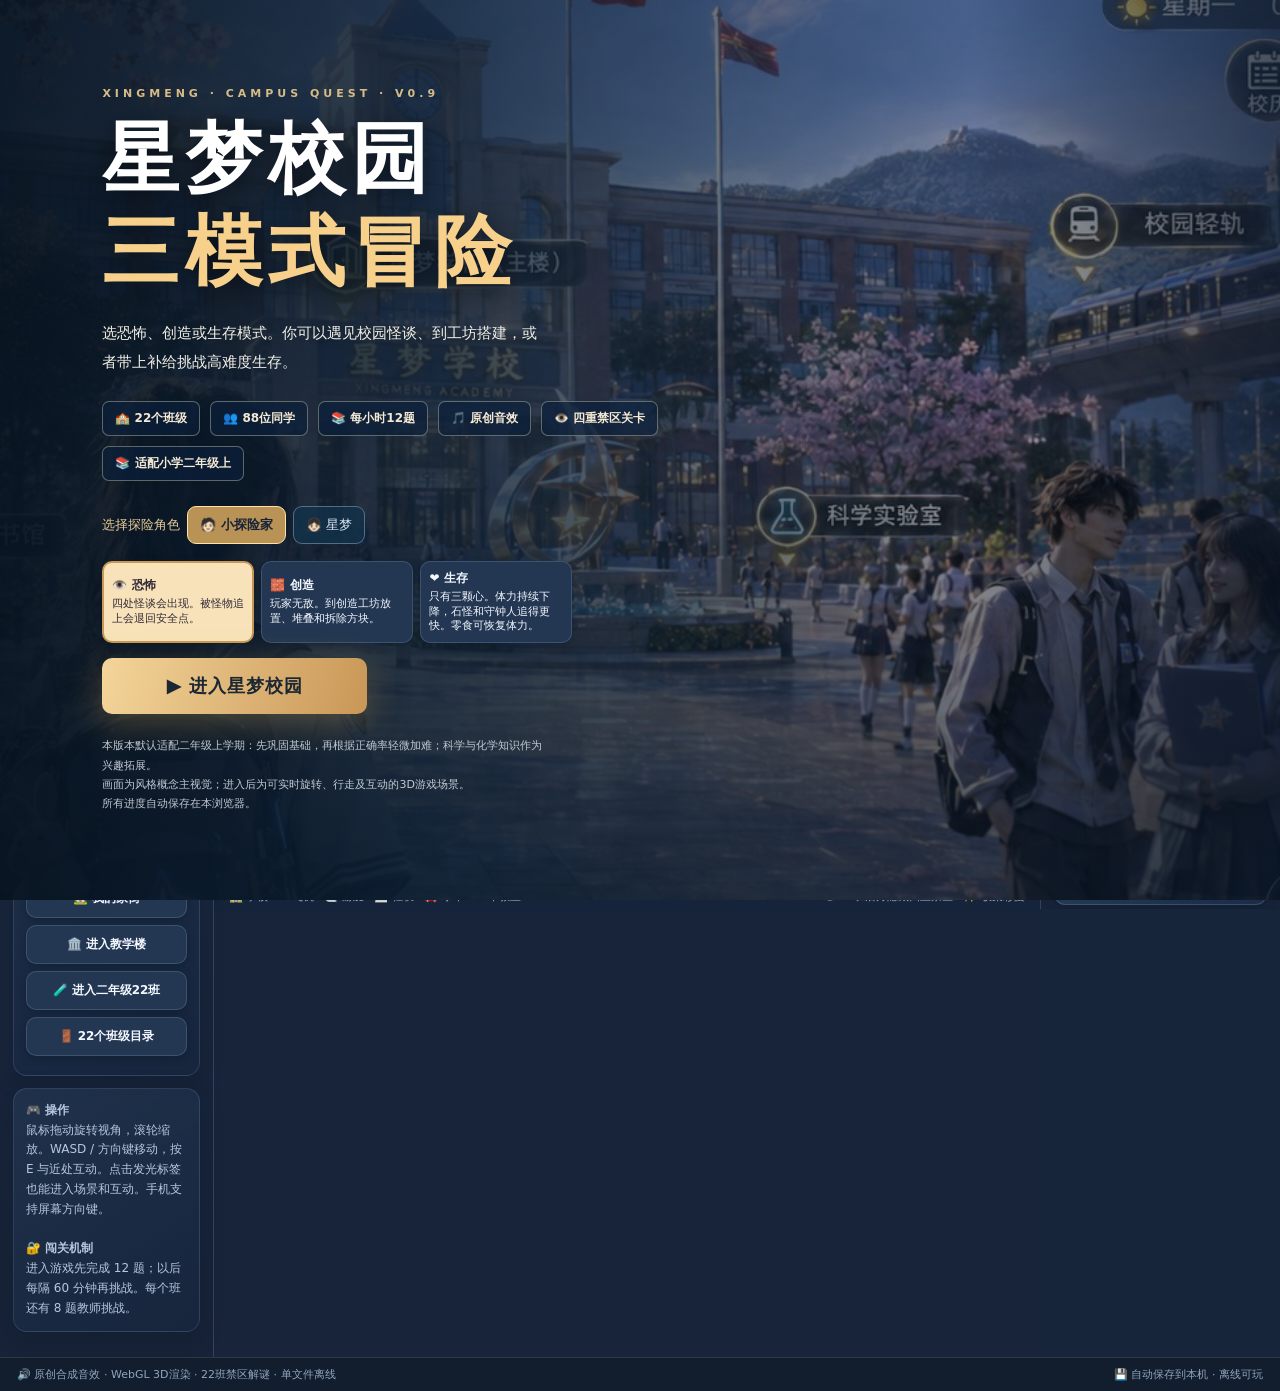
==== commit 125a2108: "Add Xingmeng Campus v0.9.0 adventure modes Add the campus star generator, creative workshop, harder " ====
--- a/xingmeng-campus-adventure/index.html
+++ b/xingmeng-campus-adventure/index.html
@@ -112,12 +112,27 @@
 .bell-room.bell-dark::after{background:radial-gradient(ellipse at 52% 66%,#14112e50 8%,#0a0819d6 91%);opacity:.93}
 .bell-cue{position:absolute;z-index:11;left:12px;top:48px;max-width:min(370px,calc(100% - 24px));padding:8px 11px;border-radius:8px;border:1px solid #9c8f9c8a;background:#232031e8;color:#f5e9d7;font-size:12px;font-weight:650;line-height:1.5;pointer-events:none}
 @media(prefers-reduced-motion:reduce){.bell-room::after{transition:none}.bell-room.bell-dark::after{opacity:.67}}
+.mode-options{display:grid;grid-template-columns:repeat(3,minmax(0,1fr));gap:7px;margin:10px 0 15px}
+.mode-options button{text-align:left;min-height:70px;line-height:1.35;padding:8px}.mode-options button[aria-pressed=true]{border:2px solid #c99756;background:#f7e2b9;color:#342c38}
+.mode-options small{display:block;margin-top:4px;font-weight:450;font-size:11px}
+#welcomeModes{max-width:470px}.play-indicator{position:absolute;z-index:10;pointer-events:none;left:12px;padding:6px 9px;border-radius:8px;font-size:12px;font-weight:700;color:#f8e9cb;background:#252640d9}
+.generator-indicator{top:82px}.survival-indicator{top:112px}.play-indicator.low-energy{background:#733b4aee;color:#fff3e2}
+.build-controls{position:absolute;z-index:11;bottom:14px;left:50%;transform:translateX(-50%);display:flex;gap:6px;align-items:center;padding:7px;background:#243848ea;color:white;border-radius:9px;font-size:12px;white-space:nowrap}
+.build-controls button,.build-controls select{min-height:36px;font:inherit;border:1px solid #e1c791;border-radius:6px;background:#f7e6c5;color:#243848;padding:4px 6px}
+@media(max-width:520px){.build-controls{bottom:68px}.mode-options button{padding:5px}.mode-options small{font-size:10px}}
 </style></head><body>
 <div class="app"><div id="welcome" class="welcome-layer" role="dialog" aria-label="星梦校园游戏入口">
 <div class="welcome-art"></div><div class="welcome-shade"></div>
-<div class="welcome-content"><div class="overline">XINGMENG · CAMPUS QUEST · V0.8.1</div><h1>星梦校园<br><em>三街探险</em></h1><p>走过学校街、小吃摊街和我的家街。拜访同学、探索五层住宅和三座洞穴，再回学校挑战加速的石怪。</p><div class="welcome-facts"><span>🏫 22个班级</span><span>👥 88位同学</span><span>📚 每小时12题</span><span>🎵 原创音效</span><span>👁️ 四重禁区关卡</span><span>📚 适配小学二年级上</span></div><div class="choose-character"><span>选择探险角色</span><button class="char-pick selected" data-avatar="0">🧑🏻 小探险家</button><button class="char-pick" data-avatar="1">👧🏻 星梦</button></div><button id="enterGame" class="enter-game">▶ 进入星梦校园</button><div class="welcome-note">本版本默认适配二年级上学期：先巩固基础，再根据正确率轻微加难；科学与化学知识作为兴趣拓展。<br>画面为风格概念主视觉；进入后为可实时旋转、行走及互动的3D游戏场景。<br>所有进度自动保存在本浏览器。</div></div></div><header class="top"><div class="brand"><div class="crest">🏛️</div><div><strong>星梦校园 · 成长探险</strong><small>立体校园 · 22班学院 · 角石魔影 · 四重秘密挑战</small></div></div><div class="statrow"><span class="pill" id="hStar">⭐ 0</span><span class="pill" id="hCoin">🪙 0</span><span class="pill" id="hStamp">🏅 0/22</span><span class="pill" id="hLevel">📚 二上 · 基础</span><span class="pill" id="hTimer">🔒 学习中</span></div><div class="toolbar"><button class="tool" id="soundBtn">🔇 开启音效</button><button class="tool" id="bagBtn">🎒 收藏</button><button class="tool" id="elementBtn">🧪 元素图鉴</button><button class="tool" id="learningBtn">📊 成长档案</button><button class="tool" id="parentBtn">⚙️ 学习设置</button><button class="tool" id="helpBtn">❓ 帮助</button></div></header>
+<div class="welcome-content"><div class="overline">XINGMENG · CAMPUS QUEST · V0.9</div><h1>星梦校园<br><em>三模式冒险</em></h1><p>选恐怖、创造或生存模式。你可以遇见校园怪谈、到工坊搭建，或者带上补给挑战高难度生存。</p><div class="welcome-facts"><span>🏫 22个班级</span><span>👥 88位同学</span><span>📚 每小时12题</span><span>🎵 原创音效</span><span>👁️ 四重禁区关卡</span><span>📚 适配小学二年级上</span></div><div class="choose-character"><span>选择探险角色</span><button class="char-pick selected" data-avatar="0">🧑🏻 小探险家</button><button class="char-pick" data-avatar="1">👧🏻 星梦</button></div><div id="welcomeModes" class="mode-options" aria-label="初始游戏模式"></div><button id="enterGame" class="enter-game">▶ 进入星梦校园</button><div class="welcome-note">本版本默认适配二年级上学期：先巩固基础，再根据正确率轻微加难；科学与化学知识作为兴趣拓展。<br>画面为风格概念主视觉；进入后为可实时旋转、行走及互动的3D游戏场景。<br>所有进度自动保存在本浏览器。</div></div></div><header class="top"><div class="brand"><div class="crest">🏛️</div><div><strong>星梦校园 · 成长探险</strong><small>立体校园 · 22班学院 · 角石魔影 · 四重秘密挑战</small></div></div><div class="statrow"><span class="pill" id="hStar">⭐ 0</span><span class="pill" id="hCoin">🪙 0</span><span class="pill" id="hStamp">🏅 0/22</span><span class="pill" id="hLevel">📚 二上 · 基础</span><span class="pill" id="hTimer">🔒 学习中</span></div><div class="toolbar"><button class="tool" id="modeBtn">👁️ 恐怖模式</button><button class="tool" id="soundBtn">🔇 开启音效</button><button class="tool" id="bagBtn">🎒 收藏</button><button class="tool" id="elementBtn">🧪 元素图鉴</button><button class="tool" id="learningBtn">📊 成长档案</button><button class="tool" id="parentBtn">⚙️ 学习设置</button><button class="tool" id="helpBtn">❓ 帮助</button></div></header>
 <div class="layout"><aside class="sidebar"><div class="section-title">📋 我的冒险任务</div><div class="panel sm"><b>🧒 当前学段：二年级上学期</b><br>语文、数学分开记录掌握情况。高正确率才会轻微提升难度，不自动跳到高年级。</div><div class="panel"><div id="taskList"></div><div class="progress"><i id="taskProg"></i></div><div class="tiny">完成主线、探索场景、结识88位同学，集齐22枚印章解锁毕业典礼，再解开22班后方的禁区传说。</div></div><div class="panel"><div class="section-title">🧭 快捷导航</div><button class="btn full" id="goMap">🌳 校园主地图</button><button class="btn full" id="worldMap">🗺️ 三街地图</button><button class="btn full" id="goSchoolStreet">🏫 学校街</button><button class="btn full" id="goStreet">🍡 小吃摊街</button><button class="btn full" id="goHomeStreet">🏡 我的家街</button><button class="btn full" id="goHall">🏛️ 进入教学楼</button><button class="btn full" id="go22">🧪 进入二年级22班</button><button class="btn full hidden" id="goSecret">👁️ 继续22班禁区冒险</button><button class="btn full" id="goFloor">🚪 22个班级目录</button></div><div class="panel sm"><b>🎮 操作</b><br>鼠标拖动旋转视角，滚轮缩放。WASD / 方向键移动，按 E 与近处互动。点击发光标签也能进入场景和互动。手机支持屏幕方向键。<br><br><b>🔐 闯关机制</b><br>进入游戏先完成 12 题；以后每隔 60 分钟再挑战。每个班还有 8 题教师挑战。</div></aside>
-<main class="scene"><div class="scenehead"><div><div class="bread" id="bread">星梦世界 / 校园广场</div><div class="heading" id="sceneTitle">🌳 星梦校园 · 3D 探险广场</div></div><span class="badge" id="sceneTag">拖动鼠标可旋转 3D 视角</span></div><div class="viewport" id="view"><div class="stone-meter hidden" id="stoneMeter"><strong id="stoneMeterTitle">🪨 教室后方出现异动</strong><div id="stoneMeterText">石怪即将苏醒</div><div style="height:5px;background:#ffffff26;border-radius:15px"><i id="stoneMeterBar" style="width:1%"></i></div></div><div class="stone-particles" id="stoneParticles"></div><div id="bellCue" class="bell-cue hidden" role="status"></div><button class="tool sprint-control hidden" id="sprintBtn" data-move="sprint">⚡ 按住冲刺</button><div class="ride-panel hidden" id="ridePanel">
+<main class="scene"><div class="scenehead"><div><div class="bread" id="bread">星梦世界 / 校园广场</div><div class="heading" id="sceneTitle">🌳 星梦校园 · 3D 探险广场</div></div><span class="badge" id="sceneTag">拖动鼠标可旋转 3D 视角</span></div><div class="viewport" id="view"><div class="stone-meter hidden" id="stoneMeter"><strong id="stoneMeterTitle">🪨 教室后方出现异动</strong><div id="stoneMeterText">石怪即将苏醒</div><div style="height:5px;background:#ffffff26;border-radius:15px"><i id="stoneMeterBar" style="width:1%"></i></div></div><div class="stone-particles" id="stoneParticles"></div>
+<div id="generatorStatus" class="play-indicator generator-indicator hidden">🌟 星星生成器 · +800,000/秒</div>
+<div id="survivalStatus" class="play-indicator survival-indicator hidden" aria-label="生存生命与体力"></div>
+<div id="hauntCue" class="bell-cue hidden" role="status"></div>
+<div id="buildControls" class="build-controls hidden">
+  <label>方块 <select id="workColor"><option value="0">湖蓝</option><option value="1">暖橙</option><option value="2">浅绿</option><option value="3">淡紫</option></select></label>
+  <button type="button" id="placeBlock">放置 B</button><button type="button" id="removeBlock">拆除 X</button>
+</div><div id="bellCue" class="bell-cue hidden" role="status"></div><button class="tool sprint-control hidden" id="sprintBtn" data-move="sprint">⚡ 按住冲刺</button><div class="ride-panel hidden" id="ridePanel">
  <strong id="rideSpeed"></strong><span id="rideTip"></span>
  <button id="rideBrake" data-move="brake">刹车</button><button id="rideDepart">发车</button>
  <button id="rideLeave">下车</button>
@@ -127,7 +142,7 @@
 <script>
 /* 星梦校园学习引擎 v0.8 | MIT | 目前正式支持：小学二年级上学期 */
 (function(root){'use strict';
-const VERSION='0.8.1';
+const VERSION='0.9.0';
 const LIMIT=180;
 const SUBJECTS={cn:'语文',ma:'数学',sci:'科学兴趣'};
 const LEVEL_TEXT=['','巩固基础','标准练习','轻度拓展'];
@@ -855,8 +870,9 @@
       const dim=elapsed%4.1>=2.35;
       const dx=p.px-shadow.x,dz=p.pz-shadow.z,distance=Math.hypot(dx,dz);
       if(distance>.01)shadow.yaw=Math.atan2(dx,dz);
-      if(dim&&p.pz<SAFE_LINE){
-        const advance=Math.min(distance,dt*5.4);
+      if(dim&&p.pz<SAFE_LINE&&api.mode()!=='creative'){
+        const speed=api.mode()==='survival'?7.6:5.4;
+        const advance=Math.min(distance,dt*speed);
         if(distance>.01){
           shadow.x+=dx/distance*advance;
           shadow.z=Math.min(SAFE_LINE-.6,shadow.z+dz/distance*advance);
@@ -866,6 +882,7 @@
           resetPlayer(SPAWN);
           resetEncounter();
           updateLook(false,'你退回了门边。那三声敲门声又停了。');
+          api.hurt('守钟人追上了你。');
           return;
         }
       }
@@ -927,13 +944,411 @@
 })(globalThis);
 </script>
 <script>
+/* Mode rules, the star generator, and the creative workshop. */
+(function (root) {
+  'use strict';
+
+  const MODES = {
+    horror:{label:'恐怖',icon:'👁️',note:'四处怪谈会出现。被怪物追上会退回安全点。'},
+    creative:{label:'创造',icon:'🧱',note:'玩家无敌。到创造工坊放置、堆叠和拆除方块。'},
+    survival:{label:'生存',icon:'❤️',note:'只有三颗心。体力持续下降，石怪和守钟人追得更快。零食可恢复体力。'}
+  };
+  const WORKSHOP='creative-workshop';
+  const BOUNDS={minX:-10,maxX:10,minZ:-8,maxZ:8};
+  const WORKSHOP_SPAWN={x:0,z:6.8};
+  const GENERATOR={x:15.5,z:9.1};
+  const RATE=800000;
+  const CELL=1.6;
+  const COLORS=['#77a9d4','#e5b274','#91bd9b','#b9a2d9'];
+  const MAX_BLOCKS=96;
+  const MAX_STAR=Number.MAX_SAFE_INTEGER;
+  const clamp=(n,min,max)=>Math.min(max,Math.max(min,n));
+  const cellKey=(x,z)=>x+','+z;
+  const validMode=mode=>typeof mode==='string'&&Object.hasOwn(MODES,mode);
+
+  function normalize(raw) {
+    const blocks=Object.create(null);
+    let remaining=MAX_BLOCKS;
+    for(let x=-5;x<=5;x++)for(let z=-4;z<=4;z++){
+      const key=cellKey(x,z), colors=raw?.blocks?.[key];
+      if(!Array.isArray(colors))continue;
+      const clean=colors.filter(color=>Number.isInteger(color)&&color>=0&&color<COLORS.length).slice(0,Math.min(6,remaining));
+      if(clean.length){blocks[key]=clean;remaining-=clean.length;}
+    }
+    return {
+      mode:validMode(raw?.mode)?raw.mode:'horror',
+      generator:raw?.generator===true,
+      energy:Number.isFinite(raw?.energy)?clamp(raw.energy,0,100):100,
+      hearts:Number.isSafeInteger(raw?.hearts)?clamp(raw.hearts,1,3):3,
+      blocks
+    };
+  }
+
+  function addStars(stars, amount) {
+    return stars+Math.min(MAX_STAR-stars,amount);
+  }
+
+  function starYield(milliseconds, fraction=0) {
+    const produced=Math.max(0,milliseconds)*RATE/1000+fraction;
+    return {whole:Math.floor(produced),fraction:produced%1};
+  }
+
+  function drainEnergy(energy,dt,moving,sprinting) {
+    const cost=1.65+(moving?(sprinting?2.65:.42):0);
+    return Math.max(0,energy-dt*cost);
+  }
+
+  function spendHeart(play) {
+    if(play.mode!=='survival')return false;
+    play.hearts--;
+    if(play.hearts>0)return false;
+    play.hearts=3;
+    play.energy=100;
+    return true;
+  }
+
+  function modifyBlock(play, x, z, color, remove) {
+    if(play.mode!=='creative'||!Number.isInteger(x)||!Number.isInteger(z)||Math.abs(x)>5||Math.abs(z)>4)return false;
+    const key=cellKey(x,z),stack=play.blocks[key]||[];
+    if(remove){
+      if(!stack.length)return false;
+      stack.pop();
+      if(!stack.length)delete play.blocks[key];
+      return true;
+    }
+    if(!Number.isInteger(color)||color<0||color>=COLORS.length||stack.length>=6||
+       Object.values(play.blocks).reduce((n,levels)=>n+levels.length,0)>=MAX_BLOCKS)return false;
+    stack.push(color);
+    play.blocks[key]=stack;
+    return true;
+  }
+
+  function blocked(play, x, z) {
+    const gx=Math.round(x/CELL),gz=Math.round(z/CELL);
+    return Boolean(play.blocks[cellKey(gx,gz)]?.length);
+  }
+
+  function machine(mesh) {
+    const {x,z}=GENERATOR;
+    mesh.cylinder(x,.17,z,1.19,.34,'#657388',20);
+    mesh.roundBox(x,1.02,z,1.42,1.54,1.28,.2,'#746ea5',5);
+    mesh.roundBox(x,1.22,z+.65,.85,.69,.12,.049,'#354b63',4);
+    mesh.sphere(x,2.06,z,.43,'#ffd681',18,12);
+    for(let i=0;i<5;i++){
+      const a=i*Math.PI*2/5;
+      mesh.sphere(x+Math.cos(a)*.62,2.03+(i%2)*.28,z+Math.sin(a)*.62,.114,'#fff1b7',10,6);
+    }
+  }
+
+  function workshopFloor(mesh) {
+    mesh.box(0,-.26,0,21,.5,17.5,'#bac7cb');
+    for(let x=-5;x<=5;x++)for(let z=-4;z<=4;z++){
+      mesh.box(x*CELL,-.009,z*CELL,CELL-.028,.034,CELL-.028,(x+z)%2?'#c2d5d7':'#d4e0de');
+    }
+    mesh.box(0,.05,7.2,4.8,.11,1.55,'#d3b78e');
+    for(const x of [-9.5,9.5]){
+      mesh.box(x,.34,0,.34,.69,16.2,'#8aaba8');
+      for(let z=-6;z<8;z+=3)mesh.cylinder(x,.8,z,.13,1.6,'#738f97',12);
+    }
+  }
+
+  function create(api) {
+    const {$,getState,go,save,dialog,closeDialog,toast,marker,Mesh,sound}=api;
+    const play=()=>getState().play;
+    const mode=()=>play().mode;
+    let generatorAt=performance.now(), starFraction=0, damageCooldown=0, color=0;
+    let blocks=null, cursor=null, makeMesh, dropMesh;
+
+    function settleStars(now=performance.now()) {
+      const elapsed=now-generatorAt;
+      if(elapsed<=0)return false;
+      generatorAt=now;
+      if(!play().generator)return false;
+      const earned=starYield(elapsed,starFraction);
+      starFraction=earned.fraction;
+      const s=getState(), before=s.star;
+      s.star=addStars(s.star,earned.whole);
+      if(before===s.star)return false;
+      $('hStar').textContent='⭐ '+s.star.toLocaleString('zh-CN');
+      return true;
+    }
+
+    function modeButtons(attribute) {
+      return Object.entries(MODES).map(([key,info])=>
+        `<button class="btn" ${attribute}="${key}" aria-pressed="${key===mode()}"><b>${info.icon} ${info.label}</b><small>${info.note}</small></button>`).join('');
+    }
+
+    function refreshHUD() {
+      const info=MODES[mode()];
+      $('modeBtn').textContent=info.icon+' '+info.label+'模式';
+      $('generatorStatus').classList.toggle('hidden',!play().generator);
+      $('survivalStatus').classList.toggle('hidden',mode()!=='survival');
+      if(mode()!=='survival')return;
+      const value=Math.ceil(play().energy);
+      const label='❤️ '+play().hearts+'/3 · ⚡ '+value+'/100';
+      const meter=$('survivalStatus');
+      if(meter.textContent!==label)meter.textContent=label;
+      meter.classList.toggle('low-energy',value<=20);
+    }
+
+    function choose(next) {
+      if(!validMode(next)||next===mode())return;
+      play().mode=next;
+      damageCooldown=0;
+      save();
+      refreshHUD();
+      api.refresh();
+      toast('已切换到'+MODES[next].label+'模式');
+    }
+
+    function bind() {
+      $('welcomeModes').innerHTML=modeButtons('data-welcome-mode');
+      $('welcomeModes').querySelectorAll('button').forEach(button=>button.onclick=()=>{
+        choose(button.dataset.welcomeMode);
+        $('welcomeModes').querySelectorAll('button').forEach(b=>b.setAttribute('aria-pressed',String(b.dataset.welcomeMode===mode())));
+      });
+      $('modeBtn').onclick=()=>{
+        if(api.modalOpen())return;
+        dialog('选择游戏模式',`<div class="mode-options">${modeButtons('data-mode')}</div>`);
+        $('dBody').querySelectorAll('[data-mode]').forEach(button=>button.onclick=()=>{
+          closeDialog();choose(button.dataset.mode);
+        });
+      };
+      $('workColor').onchange=()=>{color=Number($('workColor').value);};
+      $('placeBlock').onclick=()=>edit(false);
+      $('removeBlock').onclick=()=>edit(true);
+      refreshHUD();
+    }
+
+    function showGenerator() {
+      const running=play().generator;
+      dialog('🌟 星星生成器',`<p>启动后，游戏开着时每秒会生成 <b>${RATE.toLocaleString('zh-CN')} 颗星星</b>。刷新页面后会接着运行。</p>
+        <p>状态：<b>${running?'正在运行':'已停止'}</b></p><button class="btn full" id="toggleStarGenerator">${running?'停止生成':'启动生成'}</button>`);
+      $('toggleStarGenerator').onclick=()=>{
+        settleStars();
+        play().generator=!running;
+        starFraction=0;
+        save();
+        refreshHUD();
+        closeDialog();
+        toast(running?'星星生成器已停止。':'星星生成器开始工作！每秒 +800,000 颗星星。');
+      };
+    }
+
+    function addCampus(mesh, add) {
+      machine(mesh);
+      marker('item','🌟 星星生成器','star-generator',GENERATOR.x,3.1,GENERATOR.z,showGenerator);
+      add('🌟 星星生成器 · 每秒 800,000 颗',showGenerator);
+      marker('door','🧱 创造工坊','creative-workshop',-12,3.4,10.5,()=>go(WORKSHOP));
+      add('🧱 前往创造工坊',()=>go(WORKSHOP));
+    }
+
+    function buildWorkshop(mesh,add) {
+      workshopFloor(mesh);
+      marker('door','🚪 回校园','leave-workshop',0,2.1,7.45,()=>go('campus'));
+      add('🚪 回校园',()=>go('campus'));
+      return {title:'🧱 创造工坊',desc:'进入创造模式后，面朝一个格子按 B 放置方块，按 X 拆除。也可以用画面下方的按钮。每格最多叠六层。',camera:{theta:.20,phi:.88,dist:30,target:[0,.9,0]}};
+    }
+
+    function target() {
+      const p=getState(),angle=api.heading();
+      return {x:Math.round((p.px+Math.sin(angle)*2.2)/CELL),z:Math.round((p.pz+Math.cos(angle)*2.2)/CELL)};
+    }
+
+    function rebuildBlocks() {
+      if(!makeMesh)return;
+      if(blocks)dropMesh(blocks);
+      const mesh=new Mesh();
+      for(const [key,stack] of Object.entries(play().blocks)){
+        const [x,z]=key.split(',').map(Number);
+        stack.forEach((index,y)=>mesh.roundBox(x*CELL,(y+.5)*CELL,z*CELL,CELL-.085,CELL-.08,CELL-.085,.11,COLORS[index],3));
+      }
+      blocks=makeMesh(mesh);
+    }
+
+    function edit(remove) {
+      if(getState().scene!==WORKSHOP||api.modalOpen()||getState().locked)return;
+      const {x,z}=target();
+      if(!modifyBlock(play(),x,z,color,remove)){
+        toast(remove?'这个格子没有可拆的方块，或当前模式无法建造。':'请在创造模式面朝空格建造。每格最多六层。');
+        return;
+      }
+      rebuildBlocks();
+      save();
+      sound(remove?270:520,.10,'triangle',.038);
+    }
+
+    function prepare(make,drop) {
+      makeMesh=make;dropMesh=drop;
+      const active=getState().scene===WORKSHOP;
+      $('buildControls').classList.toggle('hidden',!active||mode()!=='creative');
+      if(!active){
+        if(blocks){drop(blocks);blocks=null;}
+        if(cursor){drop(cursor);cursor=null;}
+        return;
+      }
+      rebuildBlocks();
+      if(!cursor){
+        const mesh=new Mesh();
+        mesh.box(0,.039,0,1.48,.028,1.48,'#f9df91');
+        cursor=make(mesh);
+      }
+    }
+
+    function draw(drawMesh) {
+      if(blocks)drawMesh(blocks);
+      if(!cursor||mode()!=='creative')return;
+      const {x,z}=target();
+      if(Math.abs(x)<=5&&Math.abs(z)<=4)
+        drawMesh(cursor,[x*CELL,(play().blocks[cellKey(x,z)]?.length||0)*CELL,z*CELL]);
+    }
+
+    function step(dt,input,onFoot) {
+      if(mode()!=='survival')return;
+      const s=getState();
+      damageCooldown=Math.max(0,damageCooldown-dt);
+      s.play.energy=drainEnergy(s.play.energy,dt,onFoot&&(input.x!==0||input.z!==0),input.sprint);
+      if(s.play.energy===0&&damageCooldown===0)hurt('体力耗尽了。');
+      refreshHUD();
+    }
+
+    function hurt(reason) {
+      if(mode()!=='survival'||damageCooldown>0)return false;
+      damageCooldown=6;
+      const lost=spendHeart(play());
+      if(lost)api.recover();
+      save();
+      refreshHUD();
+      toast(lost?'三颗心都用完了。你已回到校园补给点。':reason+' 少了一颗心。');
+      return lost;
+    }
+
+    function feed() {
+      if(mode()!=='survival')return;
+      play().energy=Math.min(100,play().energy+34);
+      refreshHUD();
+    }
+
+    return {mode,settleStars,bind,refreshHUD,addCampus,buildWorkshop,edit,prepare,draw,step,hurt,feed};
+  }
+
+  root.CampusPlayModes={MODES,WORKSHOP,WORKSHOP_SPAWN,BOUNDS,MAX_STAR,normalize,addStars,starYield,drainEnergy,spendHeart,modifyBlock,blocked,create};
+})(globalThis);
+</script>
+<script>
+/* Optional encounters in the existing campus scenes, enabled in horror mode. */
+(function (root) {
+  'use strict';
+
+  const SITES={
+    hall:{x:5.2,z:-5.3,y:2.6,label:'走廊尽头的旧镜子',caption:'镜子里多了一个影子。它比你晚一步才转身。',kind:'mirror'},
+    library:{x:5.3,z:5.0,y:2.35,label:'没人坐的椅子',caption:'空椅子自己挪了一下。书架后有人轻轻翻页。',kind:'chair'},
+    garden:{x:-5.3,z:4.6,y:2.85,label:'花园里的稻草人',caption:'风停了。稻草人的帽子下面，有两点光。',kind:'scarecrow'}
+  };
+
+  function prop(mesh,site) {
+    const {x,z,kind}=site;
+    if(kind==='mirror'){
+      mesh.roundBox(x,1.68,z,1.84,2.8,.26,.12,'#8e786c',5);
+      mesh.roundBox(x,1.7,z+.155,1.49,2.39,.10,.045,'#526373',5);
+      mesh.box(x,.28,z,1.68,.38,.82,'#716059');
+    }else if(kind==='chair'){
+      mesh.roundBox(x,.58,z,.95,.19,.94,.084,'#71554e',4);
+      mesh.roundBox(x,1.16,z-.43,.96,1.11,.14,.062,'#765b55',4);
+      for(const dx of [-.34,.34])for(const dz of [-.34,.34])mesh.box(x+dx,.27,z+dz,.14,.54,.14,'#5f5051');
+    }else{
+      mesh.box(x,1.07,z,.13,2.12,.13,'#76605b');
+      mesh.box(x,1.58,z,1.76,.16,.14,'#665d5b');
+      mesh.sphere(x,2.19,z,.33,'#a18b63',14,9);
+      mesh.cylinder(x,2.41,z,.48,.10,'#635759',16);
+      mesh.cylinder(x,2.57,z,.27,.29,'#635759',16);
+    }
+  }
+
+  function apparition(mesh,kind) {
+    if(kind==='scarecrow'){
+      mesh.sphere(0,1.36,0,.49,'#4a4154',17,12,[.84,2.2,.64]);
+      mesh.sphere(0,2.56,0,.33,'#605360',16,11);
+      mesh.cylinder(0,2.81,0,.61,.13,'#3f3548',20);
+      for(const v of [-1,1]){
+        mesh.line([0,2.01,0],[v*1.31,1.98,0],.10,'#4a4154');
+        mesh.sphere(v*.12,2.61,.279,.065,'#ecc880',12,8);
+      }
+    }else if(kind==='chair'){
+      mesh.sphere(0,1.1,0,.55,'#343140',18,13,[1,1.32,.73]);
+      mesh.sphere(0,1.91,0,.32,'#645b6b',17,13,[.91,1.19,.81]);
+      for(const v of [-1,1]){
+        mesh.line([v*.29,1.47,0],[v*.50,.73,.28],.081,'#4d4658');
+        mesh.line([v*.21,.63,.31],[v*.24,.28,.76],.091,'#3c3948');
+      }
+    }else{
+      mesh.sphere(0,1.36,0,.59,'#393647',20,13,[.82,2.13,.64]);
+      mesh.sphere(0,2.7,-.06,.36,'#60596d',17,12,[.79,1.22,.84]);
+      for(const v of [-1,1])mesh.line([v*.34,2.1,0],[v*.67,.6,.02],.082,'#504a5b');
+    }
+  }
+
+  function create({getState,marker,sound,$,Mesh}) {
+    let site=null,model=null,age=-1;
+    const current=()=>{
+      const s=getState();
+      return s.play.mode==='horror'?SITES[s.scene]:null;
+    };
+    function begin() {
+      if(!site||(age>=0&&age<4.6))return;
+      age=0;
+      $('hauntCue').classList.remove('hidden');
+      $('hauntCue').textContent=site.caption;
+      sound(81,.20,'triangle',.048);
+      sound(57,.34,'sine',.049,.32);
+    }
+    function add(mesh,actions) {
+      const location=current();
+      if(!location)return;
+      prop(mesh,location);
+      marker('item','🕯️ '+location.label,'mode-haunt',location.x,location.y,location.z,begin);
+      actions('🕯️ 查看'+location.label,begin);
+    }
+    function prepare(make,drop) {
+      if(model){drop(model);model=null;}
+      site=current();
+      age=-1;
+      $('hauntCue').classList.add('hidden');
+      if(!site)return;
+      const mesh=new Mesh();
+      apparition(mesh,site.kind);
+      model=make(mesh);
+    }
+    function step(dt) {
+      if(!site)return;
+      const p=getState();
+      if(age<0){
+        if(Math.hypot(p.px-site.x,p.pz-site.z)<2.7)begin();
+        return;
+      }
+      age+=dt;
+      if(age>=4.6)$('hauntCue').classList.add('hidden');
+    }
+    function draw(drawMesh) {
+      if(!model||age<.45||age>=4.6)return;
+      const p=getState(), drift=Math.min(1.75,Math.max(0,age-1.4)*.68);
+      const x=site.x+(site.kind==='mirror'?-.6:1.2), z=site.z+drift;
+      drawMesh(model,[x,.03+.11*Math.sin(age*2.4),z],Math.atan2(p.px-x,p.pz-z));
+    }
+    return {add,prepare,step,draw};
+  }
+
+  root.CampusHaunts={create};
+})(globalThis);
+</script>
+<script>
 /* One validation path for browser saves, migrations and exported save files. */
 (function (root) {
   'use strict';
 
   const HOUR = 3600000;
-  const KEY = 'star-dream-3d-v8';
-  const KEYS = [KEY, 'star-dream-3d-v7', 'star-dream-3d-v6', 'star-dream-3d-v5', 'star-dream-3d-v4'];
+  const KEY = 'star-dream-3d-v9';
+  const KEYS = [KEY, 'star-dream-3d-v8', 'star-dream-3d-v7', 'star-dream-3d-v6', 'star-dream-3d-v5', 'star-dream-3d-v4'];
   const STONE_CLASSES = [4, 9, 15, 22];
   const text = (value, limit = 500) => typeof value === 'string' && value.length <= limit;
   const count = (value, max, fallback = 0) =>
@@ -994,11 +1409,14 @@
       if (plan) classPlans[c] = plan;
     }
     learning.classPlans = classPlans;
-    const districtSpawn = scene === root.CampusBellRoom.ID ? root.CampusBellRoom.SPAWN : root.CampusDistricts.spawn(scene);
+    const play = root.CampusPlayModes.normalize(raw.play);
+    const workshop = scene === root.CampusPlayModes.WORKSHOP;
+    const districtSpawn = workshop ? root.CampusPlayModes.WORKSHOP_SPAWN :
+      scene === root.CampusBellRoom.ID ? root.CampusBellRoom.SPAWN : root.CampusDistricts.spawn(scene);
     const spawn = districtSpawn || (scene === 'street' ? root.CampusWorld.STREET_SPAWN : { x:0,z:8 });
     const cave = root.CampusDistricts.caves.find(c => c.id === scene);
     const validCavePosition = !cave || root.CampusDistricts.cavePassable(cave,raw.px,raw.pz);
-    const limits = scene === root.CampusBellRoom.ID ? root.CampusBellRoom.BOUNDS :
+    const limits = workshop ? root.CampusPlayModes.BOUNDS : scene === root.CampusBellRoom.ID ? root.CampusBellRoom.BOUNDS :
       scene === 'street' ? root.CampusWorld.PATH_LIMITS : root.CampusDistricts.bounds(scene) ||
       {minX:scene === 'campus' ? -44 : scene.startsWith('floor-') ? -42 : -10.5,
        maxX:scene === 'campus' ? 44 : scene.startsWith('floor-') ? 42 : 10.5,
@@ -1008,12 +1426,12 @@
     const floor = scene.startsWith('class-') ? (Number(scene.slice(6)) > 11 ? 2 : 1) :
       scene.startsWith('floor-') ? Number(scene.slice(6)) : raw.floor === 2 ? 2 : 1;
     return {
-      version: 8,
+      version: 9,
       avatar: raw.avatar === 1 ? 1 : 0,
       scene, floor, round, locked,
       progress: hourly ? count(raw.progress, 11) : 0,
       due: Number.isFinite(raw.due) ? Math.min(now + HOUR, raw.due) : now + HOUR,
-      star: count(raw.star, 100000000),
+      star: count(raw.star, root.CampusPlayModes.MAX_STAR),
       coin: count(raw.coin, 100000000),
       stamps: Array.isArray(raw.stamps) ? [...new Set(raw.stamps.filter(v => Number.isInteger(v) && v >= 1 && v <= 22))] : [],
       eggs: strings(raw.eggs), visits: strings(raw.visits), talk: strings(raw.talk), flags: strings(raw.flags),
@@ -1021,7 +1439,7 @@
       audio: raw.audio === true,
       px: coordinate(validCavePosition ? raw.px : NaN, spawn.x, limits.minX, limits.maxX),
       pz: coordinate(validCavePosition ? raw.pz : NaN, spawn.z, limits.minZ, limits.maxZ),
-      learning, snacks: root.CampusWorld.cleanSnacks(raw.snacks),
+      learning, play, snacks: root.CampusWorld.cleanSnacks(raw.snacks),
       stoneQuizProgress: flagsOf(raw.stoneQuizProgress, STONE_CLASSES),
       secretMonsterProgress: count(raw.secretMonsterProgress, 3),
       secretBossProgress: count(raw.secretBossProgress, 8)
@@ -1032,7 +1450,7 @@
     for (const key of KEYS) {
       try {
         const value = JSON.parse(storage.getItem(key) || 'null');
-        if (value && Number.isInteger(value.version) && value.version >= 4 && value.version <= 8) {
+        if (value && Number.isInteger(value.version) && value.version >= 4 && value.version <= 9) {
           return normalize(value, isScene);
         }
       } catch {
@@ -1460,6 +1878,7 @@
           const id = button.dataset.eat;
           if (s().snacks[id] <= 0) return;
           s().snacks[id]--;
+          api.feed();
           save();
           fx.success();
           toast('尝了一口 ' + W.ITEMS[id].name + '！');
@@ -1491,25 +1910,26 @@
 };
 function isScene(id) {
   return typeof id === 'string' && (
-    ['campus', 'street', 'hall', 'floor-1', 'floor-2', CampusBellRoom.ID].includes(id) || CampusDistricts.isScene(id) ||
+    ['campus', 'street', 'hall', 'floor-1', 'floor-2', CampusBellRoom.ID, CampusPlayModes.WORKSHOP].includes(id) || CampusDistricts.isScene(id) ||
     /^class-([1-9]|1[0-9]|2[0-2])$/.test(id) || Object.hasOwn(secretParents, id) ||
     Object.hasOwn(zones, id) || Object.values(zones).some(z => z.children.some(([child]) => child === id))
   );
 }
 let s = CampusSave.read({ getItem: key => localStorage.getItem(key) }, isScene);
+let reloadingImport=false;
 
 let currentQuiz = null, dialogMode = '', dialogRevision = 0, audioCtx = null, musicTimer, toastTimer;
 let sceneMarkers = [], sceneCamera = null, camera = { theta:.72, phi:.70, dist:42, target:[0,2,0] }, lastFrame = 0;
 let playerHeading = Math.PI, keysHeld = new Map(), touchHeld = new Map();
 const clearInput = () => { keysHeld.clear(); touchHeld.clear(); };
 const modalOpen = () => !$('shade').classList.contains('hidden') || !$('welcome').classList.contains('hidden');
-function save(){try{localStorage.setItem(SAVE,JSON.stringify(s))}catch(e){}}
+function save(){if(reloadingImport)return;try{localStorage.setItem(SAVE,JSON.stringify(s))}catch(e){}}
 function sound(freq=650,duration=.12,type='sine',volume=.065,delay=0){if(!s.audio)return;try{audioCtx=audioCtx||new (window.AudioContext||window.webkitAudioContext)();if(audioCtx.state==='suspended')audioCtx.resume();let o=audioCtx.createOscillator(),g=audioCtx.createGain();o.type=type;o.frequency.setValueAtTime(freq,audioCtx.currentTime+delay);g.gain.setValueAtTime(volume,audioCtx.currentTime+delay);g.gain.exponentialRampToValueAtTime(.0001,audioCtx.currentTime+delay+duration);o.connect(g).connect(audioCtx.destination);o.start(audioCtx.currentTime+delay);o.stop(audioCtx.currentTime+delay+duration+.025);}catch(e){}}
 const fx={click:()=>sound(430,.08,'sine',.035),success:()=>{sound(523,.13);sound(659,.12,'sine',.06,.12);sound(784,.22,'sine',.05,.26)},wrong:()=>{sound(215,.17,'triangle',.06);sound(176,.23,'triangle',.04,.13)},coin:()=>{sound(790,.09,'sine',.06);sound(1046,.18,'sine',.06,.09)},unlock:()=>{[392,523,659,784].forEach((x,i)=>sound(x,.25,'sine',.055,i*.12))}};
 function music(){clearInterval(musicTimer);if(!s.audio)return;let ix=0,mel=[262,330,392,330,294,349,440,392,330,294,262,392,349,330,294,262];musicTimer=setInterval(()=>{if(!s.audio)return; sound(mel[ix%mel.length],.24,'sine',.014);ix++;},780)}
 function toast(msg){const b=$('toast');b.textContent=msg;b.classList.remove('hidden');clearTimeout(toastTimer);toastTimer=setTimeout(()=>b.classList.add('hidden'),3200)}
-function hud(){ if($('goSecret'))$('goSecret').classList.toggle('hidden',!s.flags.includes('secret-seen')); $('hStar').textContent='⭐ '+s.star; $('hCoin').textContent='🪙 '+s.coin; $('hStamp').textContent='🏅 '+s.stamps.length+'/22';$('hLevel').textContent='📚 二上 · 语'+s.learning.subjects.cn.level+' 数'+s.learning.subjects.ma.level;let q=[['完成12道每小时题',!s.locked],['认识20位同学',s.talk.length>=20],['集齐22枚班级印章',s.stamps.length>=22],['探索12处隐藏彩蛋',s.eggs.length>=12],['走过三条街',CampusDistricts.streets.every(area=>s.visits.includes(area.id))],['破解22班禁区四重谜题',s.flags.includes('secret-clear')],['救出四间教室的同学',[4,9,15,22].every(c=>s.flags.includes('stone-cleared-'+c))]];$('taskList').innerHTML=q.map(([t,on])=>'<div class="quest">'+(on?'✅':'⬜')+' '+t+'</div>').join('');$('taskProg').style.width=(100*q.filter(x=>x[1]).length/q.length)+'%';}
-function reward(star=1,coin=5){s.star+=star;s.coin+=coin;hud();save();fx.coin()}
+function hud(){ if($('goSecret'))$('goSecret').classList.toggle('hidden',!s.flags.includes('secret-seen')); $('hStar').textContent='⭐ '+s.star.toLocaleString('zh-CN'); $('hCoin').textContent='🪙 '+s.coin; $('hStamp').textContent='🏅 '+s.stamps.length+'/22';$('hLevel').textContent='📚 二上 · 语'+s.learning.subjects.cn.level+' 数'+s.learning.subjects.ma.level;let q=[['完成12道每小时题',!s.locked],['认识20位同学',s.talk.length>=20],['集齐22枚班级印章',s.stamps.length>=22],['探索12处隐藏彩蛋',s.eggs.length>=12],['走过三条街',CampusDistricts.streets.every(area=>s.visits.includes(area.id))],['破解22班禁区四重谜题',s.flags.includes('secret-clear')],['救出四间教室的同学',[4,9,15,22].every(c=>s.flags.includes('stone-cleared-'+c))]];$('taskList').innerHTML=q.map(([t,on])=>'<div class="quest">'+(on?'✅':'⬜')+' '+t+'</div>').join('');$('taskProg').style.width=(100*q.filter(x=>x[1]).length/q.length)+'%';}
+function reward(star=1,coin=5){s.star=CampusPlayModes.addStars(s.star,star);s.coin+=coin;hud();save();fx.coin()}
 function action(kind,title,id,x,y,z,fn){sceneMarkers.push({kind,title,id,x,y,z,fn});return [kind,title,id,x,y,z,fn]}
 function guard(fn){if(modalOpen())return;if(s.locked){openQuiz();return}fx.click();fn()}
 function go(id) {
@@ -1524,7 +1944,8 @@
   if (!s.visits.includes(id)) { s.visits.push(id); s.coin += 2; toast('发现新地点：+2金币！'); }
   const bellSpawn = id===CampusBellRoom.ID ? CampusBellRoom.SPAWN :
     id==='campus'&&previous===CampusBellRoom.ID ? CampusBellRoom.CAMPUS_RETURN : null;
-  const spawn = bellSpawn || CampusDistricts.spawn(id,previous) || (id === 'street' ? CampusWorld.STREET_SPAWN : {x:0,z:6});
+  const workshopSpawn=id===CampusPlayModes.WORKSHOP ? CampusPlayModes.WORKSHOP_SPAWN : null;
+  const spawn = workshopSpawn || bellSpawn || CampusDistricts.spawn(id,previous) || (id === 'street' ? CampusWorld.STREET_SPAWN : {x:0,z:6});
   s.px = spawn.x;
   s.pz = spawn.z;
   playerHeading = CampusDistricts.isOutdoor(id) ? 0 : Math.PI;
@@ -1632,7 +2053,7 @@
   }
 }
 
-function finishQuiz(){let qz=currentQuiz;currentQuiz=null;if(qz.kind==='hourly'){delete s.learning.activeHourly;s.locked=false;s.progress=0;s.star+=18;s.coin+=60;s.due=Date.now()+HOUR;save();hud();fx.unlock();dialogMode='normal';dialog('🎉 魔法教室成功解锁',`<div style="text-align:center;font-size:60px">🏆✨</div><h2 style="text-align:center;margin:5px">完成全部 12 道题！</h2><p style="text-align:center" class="sm">6 道语文 + 6 道数学，获得 <b>⭐18 星星 + 🪙60 金币</b>。现在可以自由探索整个 3D 校园了！</p><button class="btn primary full" id="quizFinished">🚪 打开魔法门，开始探险</button>`);$('quizFinished').onclick=()=>{closeDialog();renderScene()}}else{let c=qz.idx;delete s.learning.classPlans[c];if(!s.stamps.includes(c)){s.stamps.push(c);s.star+=8;s.coin+=30;}save();hud();fx.unlock();dialogMode='normal';dialog('🎓 '+c+'班挑战成功',`<div style="text-align:center;font-size:60px">🎓🏅</div><h2 style="text-align:center">领取 ${c} 班知识印章！</h2><p style="text-align:center">你答对了 8 道进阶题，获得 ⭐8 和 🪙30。</p><button class="btn primary full" id="classFinished">返回教室继续探索</button>`);$('classFinished').onclick=()=>{closeDialog();renderScene();if(s.stamps.length===22&&!s.graduated){showGraduation()}}}}
+function finishQuiz(){let qz=currentQuiz;currentQuiz=null;if(qz.kind==='hourly'){delete s.learning.activeHourly;s.locked=false;s.progress=0;s.star=CampusPlayModes.addStars(s.star,18);s.coin+=60;s.due=Date.now()+HOUR;save();hud();fx.unlock();dialogMode='normal';dialog('🎉 魔法教室成功解锁',`<div style="text-align:center;font-size:60px">🏆✨</div><h2 style="text-align:center;margin:5px">完成全部 12 道题！</h2><p style="text-align:center" class="sm">6 道语文 + 6 道数学，获得 <b>⭐18 星星 + 🪙60 金币</b>。现在可以自由探索整个 3D 校园了！</p><button class="btn primary full" id="quizFinished">🚪 打开魔法门，开始探险</button>`);$('quizFinished').onclick=()=>{closeDialog();renderScene()}}else{let c=qz.idx;delete s.learning.classPlans[c];if(!s.stamps.includes(c)){s.stamps.push(c);s.star=CampusPlayModes.addStars(s.star,8);s.coin+=30;}save();hud();fx.unlock();dialogMode='normal';dialog('🎓 '+c+'班挑战成功',`<div style="text-align:center;font-size:60px">🎓🏅</div><h2 style="text-align:center">领取 ${c} 班知识印章！</h2><p style="text-align:center">你答对了 8 道进阶题，获得 ⭐8 和 🪙30。</p><button class="btn primary full" id="classFinished">返回教室继续探索</button>`);$('classFinished').onclick=()=>{closeDialog();renderScene();if(s.stamps.length===22&&!s.graduated){showGraduation()}}}}
 function startClassQuiz(c) {
   if (s.stamps.includes(c)) { toast('你已经获得这个班的印章了！仍可探索班级。'); closeDialog(); return; }
   const plan = getQuizPlan('class', c);
@@ -1640,6 +2061,7 @@
   renderQuiz();
 }
 function tick() {
+  if(playModes.settleStars()||s.play.mode==='survival')save();
   if (!s.locked && Date.now() >= s.due) {
     s.locked = true;
     s.round++;
@@ -1659,7 +2081,7 @@
 }
 
 function showGraduation(){
- s.graduated=true;s.star+=200;s.coin+=500;save();hud();fx.unlock();
+ s.graduated=true;s.star=CampusPlayModes.addStars(s.star,200);s.coin+=500;save();hud();fx.unlock();
  dialog('🏆 星梦校园 · 全校毕业典礼',`<div class="graduation"><div style="font-size:58px">🎓🏆✨</div><h1 style="color:#ae7c39">星梦校园荣誉探险家</h1><p>你完成了全部 <b>22 个班级</b> 的知识挑战，获得全部班级印章！<br>特授予「星梦荣誉探险家」称号、200颗星星和500金币。</p><p>仍然可以继续在校园中自由漫游，完成同学的友谊任务并寻找秘密彩蛋。</p><button id="graduateBack" class="btn primary full">返回校园 · 继续探险</button></div>`);
  $('graduateBack').onclick=()=>{closeDialog();go('campus')};
 }
@@ -1972,7 +2394,8 @@
 function markerPosition(mark) { return mark.anchor ? mark.anchor() : mark; }
 const neighborhood = CampusNeighborhood.create({
   $, marker, getState:() => s, save, toast, fx, hud, dialog, closeDialog, go, Mesh, tree, lamp, bench, character, clearInput,
-  rideCamera:dist=>{camera.dist=dist;}
+  rideCamera:dist=>{camera.dist=dist;},
+  feed:()=>playModes.feed()
 });
 
 /* ══ 22班隐藏禁区：独立可完成的四幕剧情、线索、谜题和终章 ══ */
@@ -2101,16 +2524,21 @@
   const h = hornState;
   if (!h || s.locked || modalOpen()) return;
   const tune = CampusWorld.stoneTuning(h.horns, s.learning);
+  const creative=s.play.mode==='creative';
+  if(s.play.mode==='survival'){
+    tune.speed*=1.25;
+    tune.wake*=.72;
+  }
   h.age += dt;
   h.hitCool -= dt;
   h.emerge = clamp((h.age - tune.wake) / tune.rise, 0, 1);
-  if (h.emerge > 0 && !h.warning) {
+  if (h.emerge > 0 && !h.warning && !creative) {
     h.warning = true;
     toast('⚠️ 后排石怪醒了！避开石怪，从讲台左侧接近救援结界。');
     sound(180,.40,'sawtooth',.038);
     sound(140,.40,'triangle',.034,.18);
   }
-  if (h.emerge === 1) {
+  if (h.emerge === 1 && !creative) {
     const from = {x:h.x,z:h.z};
     const target = h.lost ? {x:s.px,z:s.pz} : {x:6,z:3};
     const dx = target.x - h.x, dz = target.z - h.z, distance = Math.hypot(dx,dz);
@@ -2141,9 +2569,10 @@
       save();
       fx.wrong();
       toast('🌀 回到了安全点。趁短暂保护时间，按住 Shift 冲向结界。');
-    }
-  }
-  const status = h.lost ? '⚠️ 同学等待救援' : h.emerge < 1 ? '从后排缓缓升起……' : '石怪正在向同学移动';
+      if(playModes.hurt('石怪撞到了你。'))return;
+    }
+  }
+  const status = creative?'🧱 创造模式 · 无敌':h.lost ? '⚠️ 同学等待救援' : h.emerge < 1 ? '从后排缓缓升起……' : '石怪正在向同学移动';
   const label = status + ' · ' + (h.horns === 1 ? '独角' : '双角') + ' · ' + tune.speed.toFixed(2) + ' 米/秒';
   if ($('stoneMeterText').textContent !== label) $('stoneMeterText').textContent = label;
   $('stoneMeterBar').style.width = Math.round(h.emerge*100)+'%';
@@ -2242,11 +2671,28 @@
   show();
 }
 
+const playModes=CampusPlayModes.create({
+  $,getState:()=>s,go,save,dialog,closeDialog,toast,marker,Mesh,sound,modalOpen,
+  heading:()=>playerHeading,refresh:renderScene,
+  recover:()=>{
+    neighborhood.reset();
+    clearInput();
+    if(s.scene!=='campus')go('campus');
+    else{s.px=0;s.pz=8;}
+  }
+});
+const haunts=CampusHaunts.create({getState:()=>s,marker,sound,$,Mesh});
 const bellRoom=CampusBellRoom.create({
   $,getState:()=>s,go,marker,sound,dialog,closeDialog,collect:uniqueCollect,toast,Mesh,
-  resetPlayer:position=>{s.px=position.x;s.pz=position.z;clearInput();save();}
+  resetPlayer:position=>{s.px=position.x;s.pz=position.z;clearInput();save();},
+  mode:()=>s.play.mode,hurt:reason=>playModes.hurt(reason)
 });
 function buildScene(){let m=new Mesh();sceneMarkers=[];let id=s.scene,desc='',title='',bread='星梦世界 / ',tag='鼠标拖动旋转3D视角',actions=[];const A=(t,fn)=>actions.push([t,fn]);
+haunts.add(m,A);
+if(id===CampusPlayModes.WORKSHOP){
+ const data=playModes.buildWorkshop(m,A);
+ return {mesh:m,title:data.title,desc:data.desc,bread:bread+data.title,tag:'搭建 · 堆叠 · 拆除',actions,camera:data.camera};
+}
 if(id===CampusBellRoom.ID){
  const data=bellRoom.build(m,A);
  return {mesh:m,title:data.title,desc:data.desc,bread:bread+data.title,tag:'可选惊悚地点',actions,camera:data.camera};
@@ -2261,20 +2707,22 @@
 if(id==='street'){
  const data=neighborhood.build(m,A);
  return {mesh:m,title:data.title,desc:data.desc,bread:bread+data.title,tag:'自行车 · 小车 · 轻轨 · 小吃摊',actions,camera:data.camera};
-}if(id==='campus'){campus(m);campusDetails(m);neighborhood.gateAtCampus(m);CampusBellRoom.tower(m);
+}if(id==='campus'){campus(m);campusDetails(m);neighborhood.gateAtCampus(m);CampusBellRoom.tower(m);playModes.addCampus(m,A);
 const oldDoor=()=>go(CampusBellRoom.ID);
 const oldEntrance=CampusBellRoom.ENTRANCE;
 marker('door','🕰️ 旧钟楼','old-bellroom-entrance',oldEntrance.x,3.5,oldEntrance.z,oldDoor);
 A('🕰️ 探索校园东北角的旧钟楼',oldDoor);
 marker('door','🚪 走出校门','exit-campus',0,4.8,30,()=>go('school-street'));
 A('🚪 走出校门 · 学校街',()=>go('school-street'));title='🌳 星梦校园 · 二年级上学期冒险';desc='校园的每个地点都有可旋转的立体空间。乘飞机、坐轻轨、驾驶小车、开游艇，也可以进入学校学习、与同学交朋友。';camera={theta:.74,phi:.96,dist:73,target:[0,3,-1]};const buildings=[['🏫 星梦学校','hall',0,7,-8],['✈️ 飞机场','air',-27,4,-14],['🛥️ 游艇','yacht',-30,3,16],['🚈 轻轨','train',24,7,-12],['🚗 小车','car',25,4,13],['📚 图书馆','library',-11,7,20],['🧪 科学馆','lab',11,7,20],['🌷 花园','garden',32,4,22]];buildings.forEach(([label,to,x,y,z])=>{marker('door',label,to,x,y,z,()=>go(to));A(label,()=>go(to))});marker('item','✨ 隐藏彩蛋','egg',0,2.6,4,()=>runAction('egg'));A('✨ 音乐喷泉彩蛋',()=>runAction('egg'));}else if(id==='hall'){hall(m);title='🏛️ 星梦学校 · 探索大厅';desc='大理石地板、金色校徽、书柜和校长办公室。请探索一楼、二楼，22个班级都能进门。';camera={theta:.20,phi:1.04,dist:23.5,target:[0,2,-2]};marker('person','👨‍🏫 林校长','principal',-5,3,1,()=>runAction('principal'));marker('item','🗝️ 秘密书柜','desk',-7,3,-4,()=>runAction('desk'));marker('door','🚪 一层教室','floor-1',-5,4,-8,()=>go('floor-1'));marker('door','🚪 二层教室','floor-2',5,4,-8,()=>go('floor-2'));marker('item','🏫 钟楼秘密','clock',0,3,-3,()=>runAction('clock'));[['👨‍🏫 找校长','principal'],['🗝️ 调查校长书柜','desk'],['🕒 调查神秘时钟','clock']].forEach(([t,k])=>A(t,()=>runAction(k)));A('🚪 进入教学楼一层',()=>go('floor-1'));A('🚪 进入教学楼二层',()=>go('floor-2'));}else if(id.startsWith('floor-')){let f=Number(id.slice(6));hallway(m,f);title='🚪 教学楼 '+(f===1?'一':'二')+'层 · 班级长廊';desc=f===1?'一层：二年级1班至11班。点击教室门牌进入班级，与老师和四位同学交流。':'二层：二年级12班至22班。22班里藏着化学实验特别任务。';camera={theta:.09,phi:1.0,dist:62,target:[0,2,0]};for(let i=1;i<=11;i++){let c=f===1?i:i+11,x=-40+(i-1)*8,z=i%2?7.7:-7.7;marker('door',c+'班','class-'+c,x,4,z,()=>go('class-'+c));A('🚪 进入二年级'+c+'班'+(s.stamps.includes(c)?' · 已通关':''),()=>go('class-'+c))}marker('door','🔄 切换楼层','swap',0,4,0,()=>go('floor-'+(f===1?2:1)));A('🛗 切换到'+(f===1?'二':'一')+'层',()=>go('floor-'+(f===1?2:1)));}else if(id.startsWith('class-')){let c=Number(id.slice(6)),p=teacherFor(c);classroom(m,c);if(c===22)secretPortal(m);title='📘 二年级'+c+'班 · '+topics[c-1]+'课堂';desc=`欢迎来到二年级${c}班。本班由${p.name}带领，四位同学都能和你交流；回答老师8道进阶题，就能获得专属班级印章。`;camera={theta:.18,phi:1.09,dist:23.0,target:[0,1.9,-2]};marker('person','👩‍🏫 '+p.name,'teacher',-7,3.0,-4.2,()=>runAction('teacher'));A('👩‍🏫 和 '+p.name+' 交流、挑战',()=>runAction('teacher'));studentsFor(c).forEach((p,i)=>{let x=-6+i*4,z=3.0;marker('person','👤 '+p.name,'student-'+i,x,2.7,z,()=>runAction('student-'+i));A('👤 和 '+p.name+' 同学聊天',()=>{if(hornState?.lost&&i===3){toast('这位同学暂时离场。去结界完成救援吧。');return}runAction('student-'+i)})});marker('item','📖 黑板上的秘密','chalk',0,5,-8.2,()=>runAction('chalk'));marker('item','📚 翻看图书角','book',8,4,-5.6,()=>runAction('book'));A('🖍️ 看看黑板的隐藏彩蛋',()=>runAction('chalk'));A('📚 探索班级图书角',()=>runAction('book'));if(isStoneClass(c)){desc+=' ⚠️ 请小心，教室后排出现一块会自己活动的长角石头！';marker('item','🪨 调查后排角石怪','stone-watch',5.5,3.5,-6.2,()=>stoneObserve(c));A('🪨 调查石怪的独角或双角',()=>stoneObserve(c));marker('item','🛡️ 开启石怪救援结界','stone-rescue',-3,2.4,-5.5,()=>stoneRescue(c));A('🛡️ 回答'+stoneQuestionCount(c)+'道题 · 救援同学',()=>stoneRescue(c));m.cylinder(-3,.024,-5.5,3.95,.022,'#a6b8b2',32);m.cylinder(-3,.09,-5.5,1.18,.12,'#679bb0',24);m.cylinder(-3,.16,-5.5,.86,.07,'#9cd1ce',24);}if(c===22){marker('item','🧪 元素图鉴挑战','class22',4,2,-5,()=>{dialog('🧪 22班 · 科学社团',`<h3>化学元素和小小实验</h3><p>氦的化学符号是 He，铁是 Fe，水是 H₂O。实验室的化学试剂不能尝、不能随意混合。今天我们一起当校园科学家！</p><button class="btn blue full" id="lab22">🔬 前往未来科学馆</button>`);$('lab22').onclick=()=>{closeDialog();go('lab')}});A('🧪 元素探索社团',()=>elementMuseum());A('🧪 22班特别科学互动',()=>{dialog('🧪 22班 · 科学社团',`<p>元素周期表探索：氢 H、氦 He、氧 O、铁 Fe。所有化学实验必须由老师指导，不能混合未知物质。</p><button class="btn blue full" id="lab22">前往未来科学馆</button>`);$('lab22').onclick=()=>{closeDialog();go('lab')}});marker('door','👁️ 22班后墙 · 禁区暗门','secret-door',9.4,3.2,-7.6,()=>secretDoor());A('👁️ 调查22班后墙：神秘禁区',()=>secretDoor());}}else if(id.startsWith('secret-')){let sec=buildSecretScene(m,id,A);title=sec.title;desc=sec.desc;camera=sec.camera;}else{let p=id.split('-')[0],cfg=zones[p];if(!cfg){title=id;desc='秘密房间';}else{let sub=id.includes('-'),entry=cfg.children.find(x=>x[0]===id);title=cfg.icon+' '+cfg.name+(sub?' · '+(entry?entry[1]:'内部探索'):'');desc=sub?'深入探索内部设施。可与工作人员交谈、完成检查、寻找隐藏宝物，再返回上一级房间。':'这里不是单一点击按钮！你可以继续进入三个不同的三维子空间，并在那里调查道具、领取奖励。';camera={theta:.35,phi:1.0,dist:sub?23:32,target:[0,2,0]};if(!sub){m.box(0,-.45,0,36,.8,29,'#9dcfb1');m.box(0,-.04,5,17,.15,12,'#ecd5ac');if(p==='air')plane(m,0,0);if(p==='yacht'){m.box(0,-.13,-5,40,.25,35,'#71bddd');yacht(m,0,0)}if(p==='car')car(m,0,0);if(p==='train')train(m,0,0);if(p==='lab'||p==='library'||p==='garden'){building(m,0,0,p==='lab'?'#c2d9df':'#e3b5bb');for(let x of [-11,11])tree(m,x,2,.7)}cfg.children.forEach((child,i)=>{let x=-8+i*8, y=p==='air'?4:3,z=8;marker('door',child[1],child[0],x,y,z,()=>go(child[0]));A('🚪 '+child[1],()=>go(child[0]))});if(p==='car'||p==='train')A('🚪 前往校门外 · 实际驾驶或乘车',()=>go('street'));}else{subScene(m,id);for(let k of [['🔍 搜索秘密道具','safe',-7,2,-3],['🗣️ 向工作人员学习','worker',0,4,-4],['⭐ 完成场景任务','transport',7,2,2]]){let [label,key,x,y,z]=k;marker('item',label,key,x,y,z,()=>key==='worker'?personDialog({name:'校园工作人员',seed:848,adult:true},'这里的机械和科学装置都有用。先观察、再思考，并始终把安全放在第一位。',{key:'worker-'+id}):runAction(key));A(label,()=>key==='worker'?personDialog({name:'校园工作人员',seed:848,adult:true},'只要学会发现问题、独立思考，任何地方都能成为课堂。',{key:'worker-'+id}):runAction(key));}marker('item','📦 调查物品箱','cabinet',5,2,-5,()=>runAction('cabinet'));A('📦 调查物品箱',()=>runAction('cabinet'));}}}if(id!=='campus'){marker('door','↩ 返回上一级','back',-9,3,6,()=>back());A('↩ 返回上一场景',back)}return {mesh:m,title,desc,bread:bread+title,tag,actions};}
-function renderScene(){document.body.classList.toggle('shadow-zone',s.scene.startsWith('secret-')||s.scene.startsWith('cave-')||s.scene===CampusBellRoom.ID);$('sprintBtn').classList.toggle('hidden',!stoneClassNo());if(s.scene.startsWith('secret-')&&s.audio)sound(118,.33,'triangle',.025);let data=buildScene();if(data.camera)camera=data.camera;
+function renderScene(){document.body.classList.toggle('shadow-zone',s.scene.startsWith('secret-')||s.scene.startsWith('cave-')||s.scene===CampusBellRoom.ID);$('sprintBtn').classList.toggle('hidden',!stoneClassNo()&&s.play.mode!=='survival');if(s.scene.startsWith('secret-')&&s.audio)sound(118,.33,'triangle',.025);let data=buildScene();if(data.camera)camera=data.camera;
 sceneCamera={...camera,target:[...camera.target]};
 if(gl)dropBuf(currentMesh);currentMesh=gl?bufferMesh(data.mesh):data.mesh;
 const prepareMesh=gl?bufferMesh:mesh=>mesh, releaseMesh=gl?dropBuf:()=>{};
 neighborhood.prepare(prepareMesh,releaseMesh);
 bellRoom.prepare(prepareMesh,releaseMesh);
-softStamp='';initHornStoneForScene();$('sceneTitle').textContent=data.title;$('bread').textContent=data.bread;$('sceneDesc').textContent=data.desc;$('sceneTag').textContent=stoneClassNo()?'🪨 角石守护 · '+(s.flags.includes('stone-cleared-'+stoneClassNo())?'已净化':'危险区域'):(s.scene.startsWith('class-')?'🏅 '+s.stamps.length+'/22 枚班级印章':(s.scene===CampusBellRoom.ID||CampusDistricts.isOutdoor(s.scene)||CampusDistricts.isScene(s.scene)?data.tag:'可自由旋转视角'));$('actions').innerHTML='';for(let [t,fn] of data.actions){let b=document.createElement('button');b.className='action';b.innerHTML='<span class="ic">'+t.split(' ')[0]+'</span><span>'+t.split(' ').slice(1).join(' ')+'</span>';b.onclick=()=>guard(fn);$('actions').appendChild(b)}$('markers').innerHTML='';markerNodes=[];sceneMarkers.forEach((m,i)=>{let b=document.createElement('button');b.className='floatlabel '+(m.kind==='person'?'person':m.kind==='door'?'door':'');b.innerHTML='<span class="dot"></span>'+m.title;b.onclick=e=>{e.stopPropagation();guard(m.fn)};$('markers').appendChild(b);markerNodes.push([m,b])});$('classPanel').classList.toggle('hidden',s.scene!=='hall'&&!s.scene.startsWith('floor-')&&!s.scene.startsWith('class-'));buildClassGrid();hud();save();}
+playModes.prepare(prepareMesh,releaseMesh);
+haunts.prepare(prepareMesh,releaseMesh);
+softStamp='';initHornStoneForScene();$('sceneTitle').textContent=data.title;$('bread').textContent=data.bread;$('sceneDesc').textContent=data.desc;$('sceneTag').textContent=stoneClassNo()?'🪨 角石守护 · '+(s.flags.includes('stone-cleared-'+stoneClassNo())?'已净化':'危险区域'):(s.scene.startsWith('class-')?'🏅 '+s.stamps.length+'/22 枚班级印章':(s.scene===CampusBellRoom.ID||s.scene===CampusPlayModes.WORKSHOP||CampusDistricts.isOutdoor(s.scene)||CampusDistricts.isScene(s.scene)?data.tag:'可自由旋转视角'));$('actions').innerHTML='';for(let [t,fn] of data.actions){let b=document.createElement('button');b.className='action';b.innerHTML='<span class="ic">'+t.split(' ')[0]+'</span><span>'+t.split(' ').slice(1).join(' ')+'</span>';b.onclick=()=>guard(fn);$('actions').appendChild(b)}$('markers').innerHTML='';markerNodes=[];sceneMarkers.forEach((m,i)=>{let b=document.createElement('button');b.className='floatlabel '+(m.kind==='person'?'person':m.kind==='door'?'door':'');b.innerHTML='<span class="dot"></span>'+m.title;b.onclick=e=>{e.stopPropagation();guard(m.fn)};$('markers').appendChild(b);markerNodes.push([m,b])});$('classPanel').classList.toggle('hidden',s.scene!=='hall'&&!s.scene.startsWith('floor-')&&!s.scene.startsWith('class-'));buildClassGrid();hud();save();}
 function buildClassGrid(){const g=$('classGrid');g.innerHTML='';for(let i=1;i<=22;i++){let b=document.createElement('button');b.textContent=i+'班';b.className=(s.stamps.includes(i)?'on ':'')+(s.scene==='class-'+i?'active':'');b.onclick=()=>go('class-'+i);g.appendChild(b)}}
 function renderSoftMesh(ctx,mesh,offset=[0,0,0],yaw=0,spin=0) {
   if(!mesh||!mesh.p)return;
@@ -2304,7 +2752,7 @@
 
 function renderSoft(now){let canvas=$('glCanvas'),w=canvas.width,h=canvas.height;if(!w||!h)return;let key=[s.scene,camera.theta.toFixed(4),camera.phi.toFixed(4),camera.dist.toFixed(2),w,h].join('|');if(!softLayer){softLayer=document.createElement('canvas');softStamp='';}if(softLayer.width!==w||softLayer.height!==h){softLayer.width=w;softLayer.height=h;softStamp=''}if(key!==softStamp&&(now-softLastPaint>75||!softLastPaint)){let c=softLayer.getContext('2d');c.clearRect(0,0,w,h);c.setTransform(pixelRatio,0,0,pixelRatio,0,0);renderSoftMesh(c,currentMesh);softStamp=key;softLastPaint=now}softCtx.setTransform(1,0,0,1,0,0);softCtx.clearRect(0,0,w,h);if(softLayer.width>0&&softLayer.height>0)softCtx.drawImage(softLayer,0,0);softCtx.setTransform(pixelRatio,0,0,pixelRatio,0,0);
 if(!neighborhood.active())renderSoftMesh(softCtx,playerBuffer,[s.px,0,s.pz],playerHeading);
-if(s.scene==='street')neighborhood.draw((...args)=>renderSoftMesh(softCtx,...args));drawHornStoneSoft(now);bellRoom.draw((...args)=>renderSoftMesh(softCtx,...args));softCtx.setTransform(1,0,0,1,0,0)}
+if(s.scene==='street')neighborhood.draw((...args)=>renderSoftMesh(softCtx,...args));drawHornStoneSoft(now);bellRoom.draw((...args)=>renderSoftMesh(softCtx,...args));playModes.draw((...args)=>renderSoftMesh(softCtx,...args));haunts.draw((...args)=>renderSoftMesh(softCtx,...args));softCtx.setTransform(1,0,0,1,0,0)}
 function readInput() {
   const active = new Set([...keysHeld.values(), ...touchHeld.values()]);
   return {
@@ -2317,20 +2765,28 @@
   const {x,z}=input;
   if (!x && !z) return;
   playerHeading=Math.atan2(x,z);
-  if (s.scene==='street') {
-    const next=CampusWorld.moveOnFoot({x:s.px,z:s.pz},input,dt);
+  const exhausted=s.play.mode==='survival'&&s.play.energy===0;
+  const sprint=!exhausted&&input.sprint&&(s.play.mode==='survival'||stoneClassNo());
+  const stride=(sprint?22:exhausted?5.4:9)*dt/Math.hypot(x,z);
+  const outdoorStep=dt*(sprint?1.6:exhausted?.6:1);
+  if (s.scene===CampusPlayModes.WORKSHOP) {
+    const b=CampusPlayModes.BOUNDS,nx=clamp(s.px+x*stride,b.minX,b.maxX),nz=clamp(s.pz+z*stride,b.minZ,b.maxZ);
+    if(!CampusPlayModes.blocked(s.play,nx,s.pz))s.px=nx;
+    if(!CampusPlayModes.blocked(s.play,s.px,nz))s.pz=nz;
+  } else if (s.scene==='street') {
+    const next=CampusWorld.moveOnFoot({x:s.px,z:s.pz},input,outdoorStep);
     s.px=next.x;s.pz=next.z;
   } else if (s.scene===CampusBellRoom.ID) {
-    const b=CampusBellRoom.BOUNDS, stride=8.8*dt/Math.hypot(x,z);
+    const b=CampusBellRoom.BOUNDS;
     s.px=clamp(s.px+x*stride,b.minX,b.maxX);
     s.pz=clamp(s.pz+z*stride,b.minZ,b.maxZ);
     if(s.pz>=8&&Math.abs(s.px)<1.6)go('campus');
   } else if (CampusDistricts.isScene(s.scene)) {
-    const next=CampusDistricts.move(s.scene,{x:s.px,z:s.pz},input,dt);
+    const next=CampusDistricts.move(s.scene,{x:s.px,z:s.pz},input,outdoorStep);
     s.px=next.x;s.pz=next.z;
   } else {
     const width=s.scene==='campus'?44:s.scene.startsWith('floor-')?42:10.5;
-    const velocity=(stoneClassNo()&&input.sprint?22:9)*dt/Math.hypot(x,z);
+    const velocity=stride;
     s.px=clamp(s.px+x*velocity,-width,width);
     s.pz=clamp(s.pz+z*velocity,s.scene==='campus'?-32:-7,s.scene==='campus'?34:8);
     if(s.scene==='campus' && s.pz>=31.5 && Math.abs(s.px)<2.8)go('school-street');
@@ -2350,6 +2806,8 @@
     if(s.scene==='street')neighborhood.tick(dt,{throttle:-input.z,steer:input.x,brake:input.brake});
     updateHornStone(dt);
     bellRoom.step(dt);
+    haunts.step(dt);
+    playModes.step(dt,input,!neighborhood.active());
   }
   const canvas=$('glCanvas'),r=$('view').getBoundingClientRect();
   pixelRatio=Math.min(2,window.devicePixelRatio||1);
@@ -2374,6 +2832,8 @@
     if(s.scene==='street')neighborhood.draw(drawBuf);
     drawHornStoneGL(now);
     bellRoom.draw(drawBuf);
+    playModes.draw(drawBuf);
+    haunts.draw(drawBuf);
   }else renderSoft(now);
   for(const [m,b] of markerNodes){
     const position=markerPosition(m),p=project(position.x,position.y,position.z);
@@ -2399,10 +2859,11 @@
 
 function escapeText(text){return String(text).replace(/[&<>"']/g,x=>({'&':'&amp;','<':'&lt;','>':'&gt;','"':'&quot;',"'":'&#39;'}[x]))}
 function downloadJSON(name,data){const blob=new Blob([JSON.stringify(data,null,2)],{type:'application/json;charset=utf-8'});const url=URL.createObjectURL(blob),a=document.createElement('a');a.href=url;a.download=name;document.body.appendChild(a);a.click();a.remove();setTimeout(()=>URL.revokeObjectURL(url),1200)}
-function exportProgress(){downloadJSON('星梦校园_本地学习存档_'+new Date().toISOString().slice(0,10)+'.json',{format:'xingmeng-save-v1',schema:1,appVersion:CampusLearning.VERSION,exportedAt:new Date().toISOString(),state:s});toast('成长记录已保存为 JSON 文件。请妥善保管个人学习记录。')}
+function exportProgress(){if(playModes.settleStars())save();downloadJSON('星梦校园_本地学习存档_'+new Date().toISOString().slice(0,10)+'.json',{format:'xingmeng-save-v1',schema:1,appVersion:CampusLearning.VERSION,exportedAt:new Date().toISOString(),state:s});toast('成长记录已保存为 JSON 文件。请妥善保管个人学习记录。')}
 function restoreProgress(file) {
   const restored = CampusSave.importFile(file, isScene);
   localStorage.setItem(SAVE,JSON.stringify(restored));
+  reloadingImport=true;
   location.reload();
 }
 
@@ -2467,14 +2928,18 @@
   window.addEventListener('keydown',e=>{
     if(modalOpen()||e.target.matches('input,textarea,select,[contenteditable]'))return;
     const key=e.key.toLowerCase();
+    if(s.scene===CampusPlayModes.WORKSHOP&&s.play.mode==='creative'&&!e.repeat&&(key==='b'||key==='x')){
+      e.preventDefault();playModes.edit(key==='x');
+    }
     if(key==='e'&&!e.repeat){e.preventDefault();interactNearest();}
     const direction=keys[key] || (key===' '&&neighborhood.active()?'brake':null);
     if(direction&&!s.locked){keysHeld.set(e.code||key,direction);e.preventDefault();}
   });
   window.addEventListener('keyup',e=>{if(keysHeld.delete(e.code||e.key.toLowerCase())&&!neighborhood.active())save();});
   window.addEventListener('blur',clearInput);
-  window.addEventListener('pagehide',save);
-  document.addEventListener('visibilitychange',()=>{if(document.hidden){clearInput();save();}});
+  const saveProgress=()=>{if(!reloadingImport){playModes.settleStars();save();}};
+  window.addEventListener('pagehide',saveProgress);
+  document.addEventListener('visibilitychange',()=>{if(document.hidden){clearInput();saveProgress();}});
   $('rideLeave').onclick=()=>neighborhood.dismount();
   $('rideDepart').onclick=()=>neighborhood.depart();
   $('goStreet').onclick=()=>go('street');
@@ -2497,6 +2962,7 @@
     $('viewHint').textContent=ok?'🎨 兼容模式 · 可旋转的3D立体校园':'浏览器不支持画面绘制';
   }
   bind();
+  playModes.bind();
   neighborhood.reset();
   if(ok){
     rebuildAvatar();
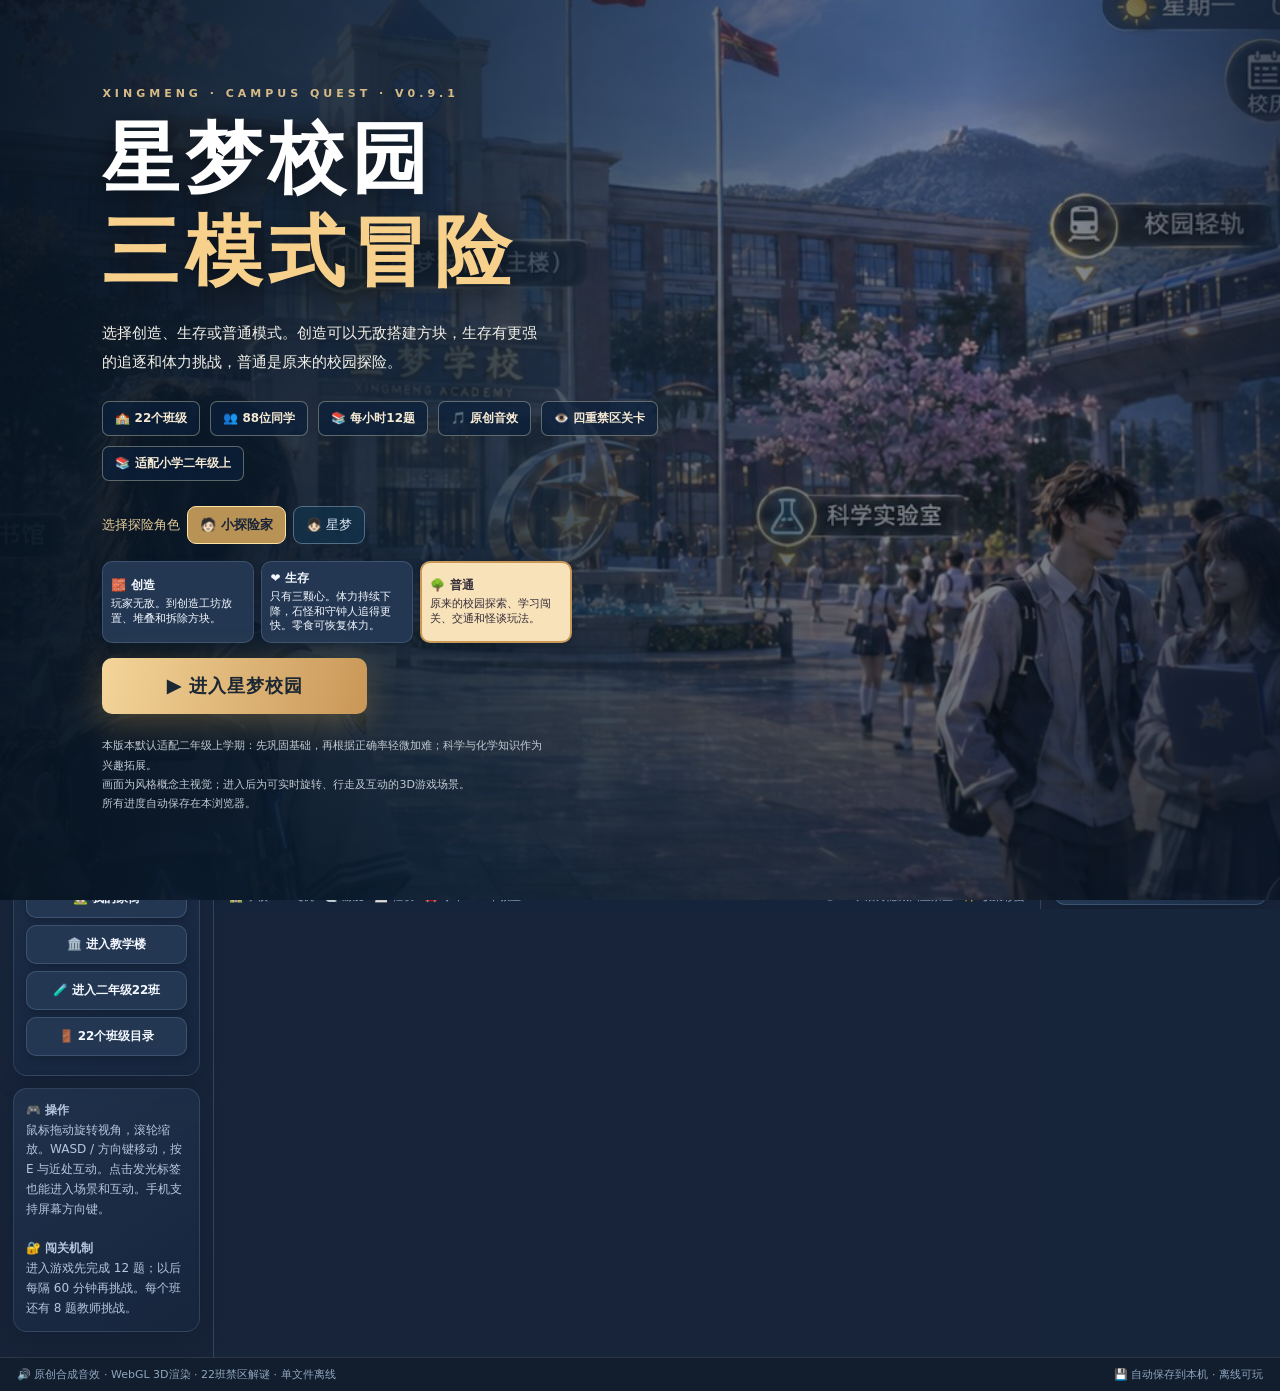
==== commit e566957b: "Use Creative, Survival and Normal modes in v0.9.1 Default to Normal, migrate legacy Horror saves, an" ====
--- a/xingmeng-campus-adventure/index.html
+++ b/xingmeng-campus-adventure/index.html
@@ -120,10 +120,13 @@
 .build-controls{position:absolute;z-index:11;bottom:14px;left:50%;transform:translateX(-50%);display:flex;gap:6px;align-items:center;padding:7px;background:#243848ea;color:white;border-radius:9px;font-size:12px;white-space:nowrap}
 .build-controls button,.build-controls select{min-height:36px;font:inherit;border:1px solid #e1c791;border-radius:6px;background:#f7e6c5;color:#243848;padding:4px 6px}
 @media(max-width:520px){.build-controls{bottom:68px}.mode-options button{padding:5px}.mode-options small{font-size:10px}}
+
+/* A light soft-focus filter applies only to the rendered world. */
+#glCanvas{filter:blur(.65px)}
 </style></head><body>
 <div class="app"><div id="welcome" class="welcome-layer" role="dialog" aria-label="星梦校园游戏入口">
 <div class="welcome-art"></div><div class="welcome-shade"></div>
-<div class="welcome-content"><div class="overline">XINGMENG · CAMPUS QUEST · V0.9</div><h1>星梦校园<br><em>三模式冒险</em></h1><p>选恐怖、创造或生存模式。你可以遇见校园怪谈、到工坊搭建，或者带上补给挑战高难度生存。</p><div class="welcome-facts"><span>🏫 22个班级</span><span>👥 88位同学</span><span>📚 每小时12题</span><span>🎵 原创音效</span><span>👁️ 四重禁区关卡</span><span>📚 适配小学二年级上</span></div><div class="choose-character"><span>选择探险角色</span><button class="char-pick selected" data-avatar="0">🧑🏻 小探险家</button><button class="char-pick" data-avatar="1">👧🏻 星梦</button></div><div id="welcomeModes" class="mode-options" aria-label="初始游戏模式"></div><button id="enterGame" class="enter-game">▶ 进入星梦校园</button><div class="welcome-note">本版本默认适配二年级上学期：先巩固基础，再根据正确率轻微加难；科学与化学知识作为兴趣拓展。<br>画面为风格概念主视觉；进入后为可实时旋转、行走及互动的3D游戏场景。<br>所有进度自动保存在本浏览器。</div></div></div><header class="top"><div class="brand"><div class="crest">🏛️</div><div><strong>星梦校园 · 成长探险</strong><small>立体校园 · 22班学院 · 角石魔影 · 四重秘密挑战</small></div></div><div class="statrow"><span class="pill" id="hStar">⭐ 0</span><span class="pill" id="hCoin">🪙 0</span><span class="pill" id="hStamp">🏅 0/22</span><span class="pill" id="hLevel">📚 二上 · 基础</span><span class="pill" id="hTimer">🔒 学习中</span></div><div class="toolbar"><button class="tool" id="modeBtn">👁️ 恐怖模式</button><button class="tool" id="soundBtn">🔇 开启音效</button><button class="tool" id="bagBtn">🎒 收藏</button><button class="tool" id="elementBtn">🧪 元素图鉴</button><button class="tool" id="learningBtn">📊 成长档案</button><button class="tool" id="parentBtn">⚙️ 学习设置</button><button class="tool" id="helpBtn">❓ 帮助</button></div></header>
+<div class="welcome-content"><div class="overline">XINGMENG · CAMPUS QUEST · V0.9.1</div><h1>星梦校园<br><em>三模式冒险</em></h1><p>选择创造、生存或普通模式。创造可以无敌搭建方块，生存有更强的追逐和体力挑战，普通是原来的校园探险。</p><div class="welcome-facts"><span>🏫 22个班级</span><span>👥 88位同学</span><span>📚 每小时12题</span><span>🎵 原创音效</span><span>👁️ 四重禁区关卡</span><span>📚 适配小学二年级上</span></div><div class="choose-character"><span>选择探险角色</span><button class="char-pick selected" data-avatar="0">🧑🏻 小探险家</button><button class="char-pick" data-avatar="1">👧🏻 星梦</button></div><div id="welcomeModes" class="mode-options" aria-label="初始游戏模式"></div><button id="enterGame" class="enter-game">▶ 进入星梦校园</button><div class="welcome-note">本版本默认适配二年级上学期：先巩固基础，再根据正确率轻微加难；科学与化学知识作为兴趣拓展。<br>画面为风格概念主视觉；进入后为可实时旋转、行走及互动的3D游戏场景。<br>所有进度自动保存在本浏览器。</div></div></div><header class="top"><div class="brand"><div class="crest">🏛️</div><div><strong>星梦校园 · 成长探险</strong><small>立体校园 · 22班学院 · 角石魔影 · 四重秘密挑战</small></div></div><div class="statrow"><span class="pill" id="hStar">⭐ 0</span><span class="pill" id="hCoin">🪙 0</span><span class="pill" id="hStamp">🏅 0/22</span><span class="pill" id="hLevel">📚 二上 · 基础</span><span class="pill" id="hTimer">🔒 学习中</span></div><div class="toolbar"><button class="tool" id="modeBtn">🌳 普通模式</button><button class="tool hidden" id="openWorkshop">🧱 放置方块</button><button class="tool" id="soundBtn">🔇 开启音效</button><button class="tool" id="bagBtn">🎒 收藏</button><button class="tool" id="elementBtn">🧪 元素图鉴</button><button class="tool" id="learningBtn">📊 成长档案</button><button class="tool" id="parentBtn">⚙️ 学习设置</button><button class="tool" id="helpBtn">❓ 帮助</button></div></header>
 <div class="layout"><aside class="sidebar"><div class="section-title">📋 我的冒险任务</div><div class="panel sm"><b>🧒 当前学段：二年级上学期</b><br>语文、数学分开记录掌握情况。高正确率才会轻微提升难度，不自动跳到高年级。</div><div class="panel"><div id="taskList"></div><div class="progress"><i id="taskProg"></i></div><div class="tiny">完成主线、探索场景、结识88位同学，集齐22枚印章解锁毕业典礼，再解开22班后方的禁区传说。</div></div><div class="panel"><div class="section-title">🧭 快捷导航</div><button class="btn full" id="goMap">🌳 校园主地图</button><button class="btn full" id="worldMap">🗺️ 三街地图</button><button class="btn full" id="goSchoolStreet">🏫 学校街</button><button class="btn full" id="goStreet">🍡 小吃摊街</button><button class="btn full" id="goHomeStreet">🏡 我的家街</button><button class="btn full" id="goHall">🏛️ 进入教学楼</button><button class="btn full" id="go22">🧪 进入二年级22班</button><button class="btn full hidden" id="goSecret">👁️ 继续22班禁区冒险</button><button class="btn full" id="goFloor">🚪 22个班级目录</button></div><div class="panel sm"><b>🎮 操作</b><br>鼠标拖动旋转视角，滚轮缩放。WASD / 方向键移动，按 E 与近处互动。点击发光标签也能进入场景和互动。手机支持屏幕方向键。<br><br><b>🔐 闯关机制</b><br>进入游戏先完成 12 题；以后每隔 60 分钟再挑战。每个班还有 8 题教师挑战。</div></aside>
 <main class="scene"><div class="scenehead"><div><div class="bread" id="bread">星梦世界 / 校园广场</div><div class="heading" id="sceneTitle">🌳 星梦校园 · 3D 探险广场</div></div><span class="badge" id="sceneTag">拖动鼠标可旋转 3D 视角</span></div><div class="viewport" id="view"><div class="stone-meter hidden" id="stoneMeter"><strong id="stoneMeterTitle">🪨 教室后方出现异动</strong><div id="stoneMeterText">石怪即将苏醒</div><div style="height:5px;background:#ffffff26;border-radius:15px"><i id="stoneMeterBar" style="width:1%"></i></div></div><div class="stone-particles" id="stoneParticles"></div>
 <div id="generatorStatus" class="play-indicator generator-indicator hidden">🌟 星星生成器 · +800,000/秒</div>
@@ -142,7 +145,7 @@
 <script>
 /* 星梦校园学习引擎 v0.8 | MIT | 目前正式支持：小学二年级上学期 */
 (function(root){'use strict';
-const VERSION='0.9.0';
+const VERSION='0.9.1';
 const LIMIT=180;
 const SUBJECTS={cn:'语文',ma:'数学',sci:'科学兴趣'};
 const LEVEL_TEXT=['','巩固基础','标准练习','轻度拓展'];
@@ -949,9 +952,9 @@
   'use strict';
 
   const MODES = {
-    horror:{label:'恐怖',icon:'👁️',note:'四处怪谈会出现。被怪物追上会退回安全点。'},
     creative:{label:'创造',icon:'🧱',note:'玩家无敌。到创造工坊放置、堆叠和拆除方块。'},
-    survival:{label:'生存',icon:'❤️',note:'只有三颗心。体力持续下降，石怪和守钟人追得更快。零食可恢复体力。'}
+    survival:{label:'生存',icon:'❤️',note:'只有三颗心。体力持续下降，石怪和守钟人追得更快。零食可恢复体力。'},
+    normal:{label:'普通',icon:'🌳',note:'原来的校园探索、学习闯关、交通和怪谈玩法。'}
   };
   const WORKSHOP='creative-workshop';
   const BOUNDS={minX:-10,maxX:10,minZ:-8,maxZ:8};
@@ -976,7 +979,7 @@
       if(clean.length){blocks[key]=clean;remaining-=clean.length;}
     }
     return {
-      mode:validMode(raw?.mode)?raw.mode:'horror',
+      mode:validMode(raw?.mode)?raw.mode:'normal',
       generator:raw?.generator===true,
       energy:Number.isFinite(raw?.energy)?clamp(raw.energy,0,100):100,
       hearts:Number.isSafeInteger(raw?.hearts)?clamp(raw.hearts,1,3):3,
@@ -1081,6 +1084,7 @@
     function refreshHUD() {
       const info=MODES[mode()];
       $('modeBtn').textContent=info.icon+' '+info.label+'模式';
+      $('openWorkshop').classList.toggle('hidden',mode()!=='creative');
       $('generatorStatus').classList.toggle('hidden',!play().generator);
       $('survivalStatus').classList.toggle('hidden',mode()!=='survival');
       if(mode()!=='survival')return;
@@ -1114,6 +1118,7 @@
           closeDialog();choose(button.dataset.mode);
         });
       };
+      $('openWorkshop').onclick=()=>go(WORKSHOP);
       $('workColor').onchange=()=>{color=Number($('workColor').value);};
       $('placeBlock').onclick=()=>edit(false);
       $('removeBlock').onclick=()=>edit(true);
@@ -1236,7 +1241,7 @@
 })(globalThis);
 </script>
 <script>
-/* Optional encounters in the existing campus scenes, enabled in horror mode. */
+/* Optional encounters in the existing campus scenes, enabled in normal mode. */
 (function (root) {
   'use strict';
 
@@ -1292,7 +1297,7 @@
     let site=null,model=null,age=-1;
     const current=()=>{
       const s=getState();
-      return s.play.mode==='horror'?SITES[s.scene]:null;
+      return s.play.mode==='normal'?SITES[s.scene]:null;
     };
     function begin() {
       if(!site||(age>=0&&age<4.6))return;
